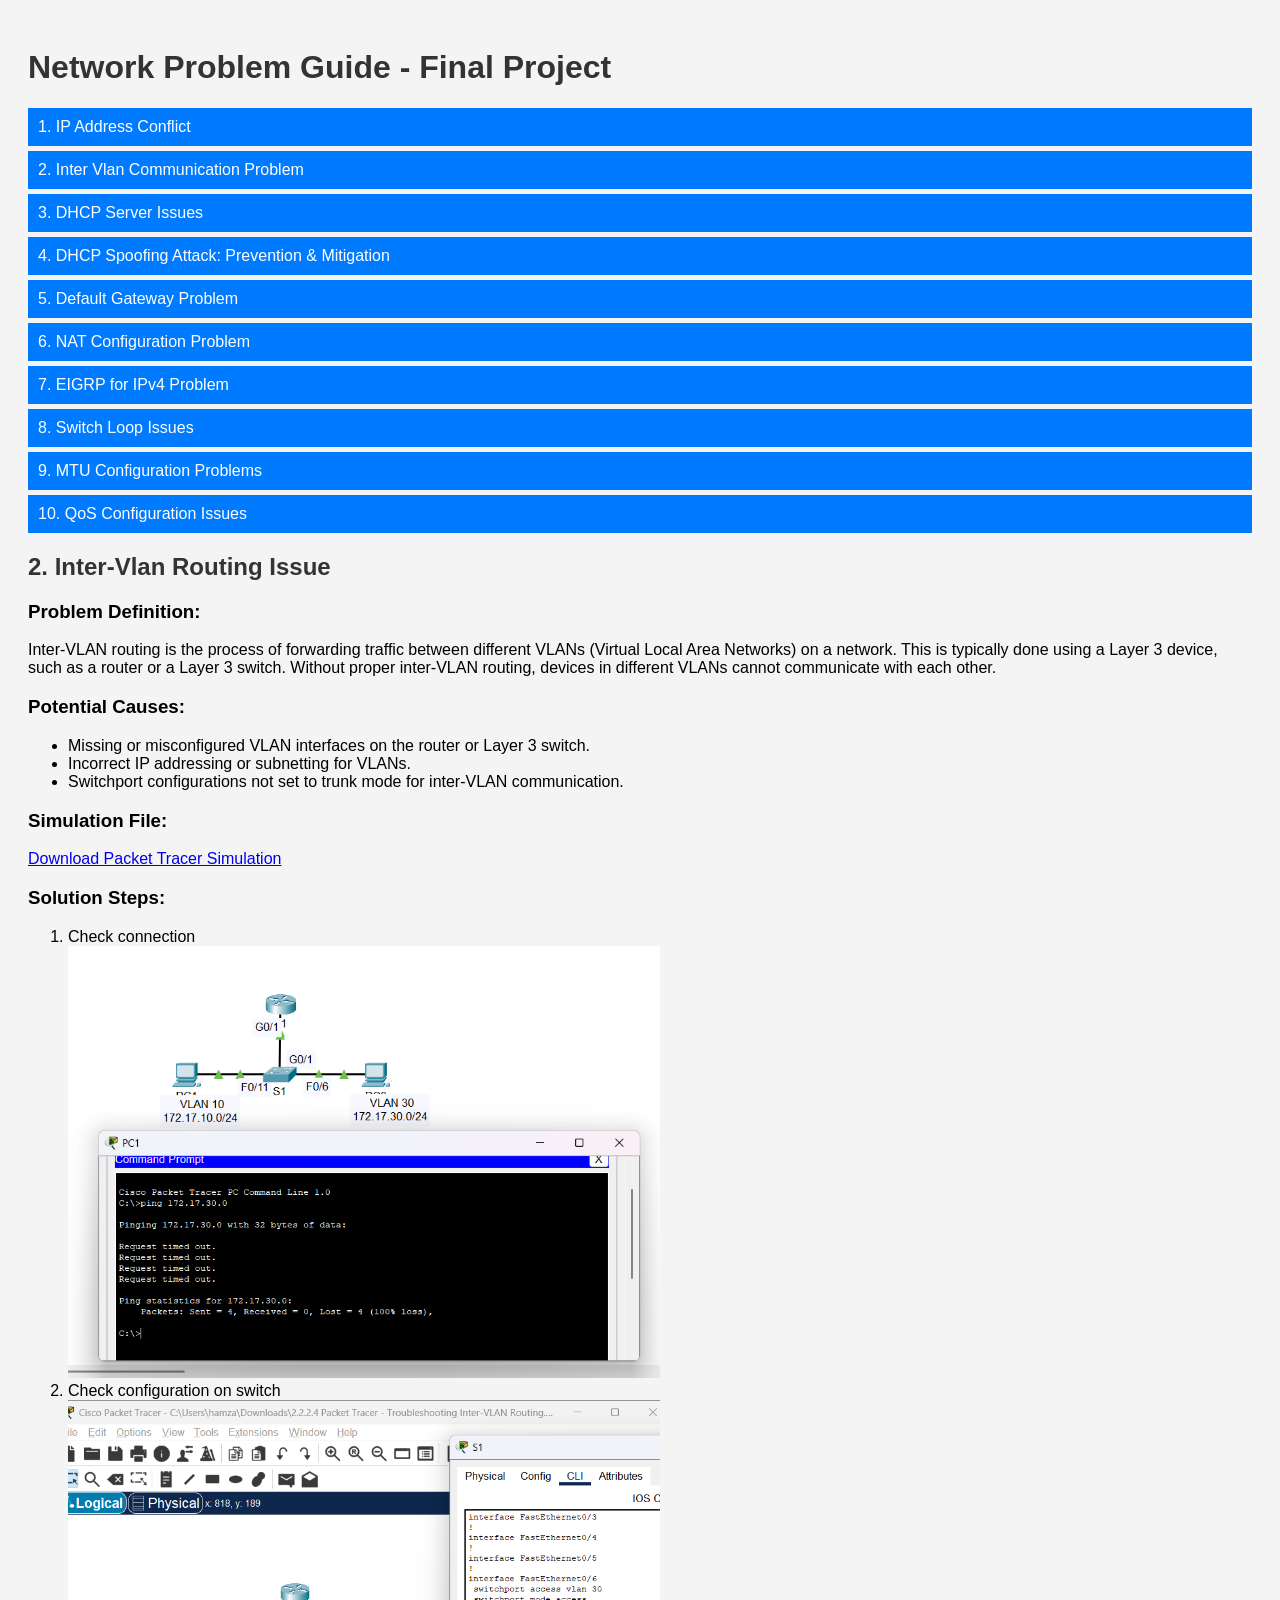
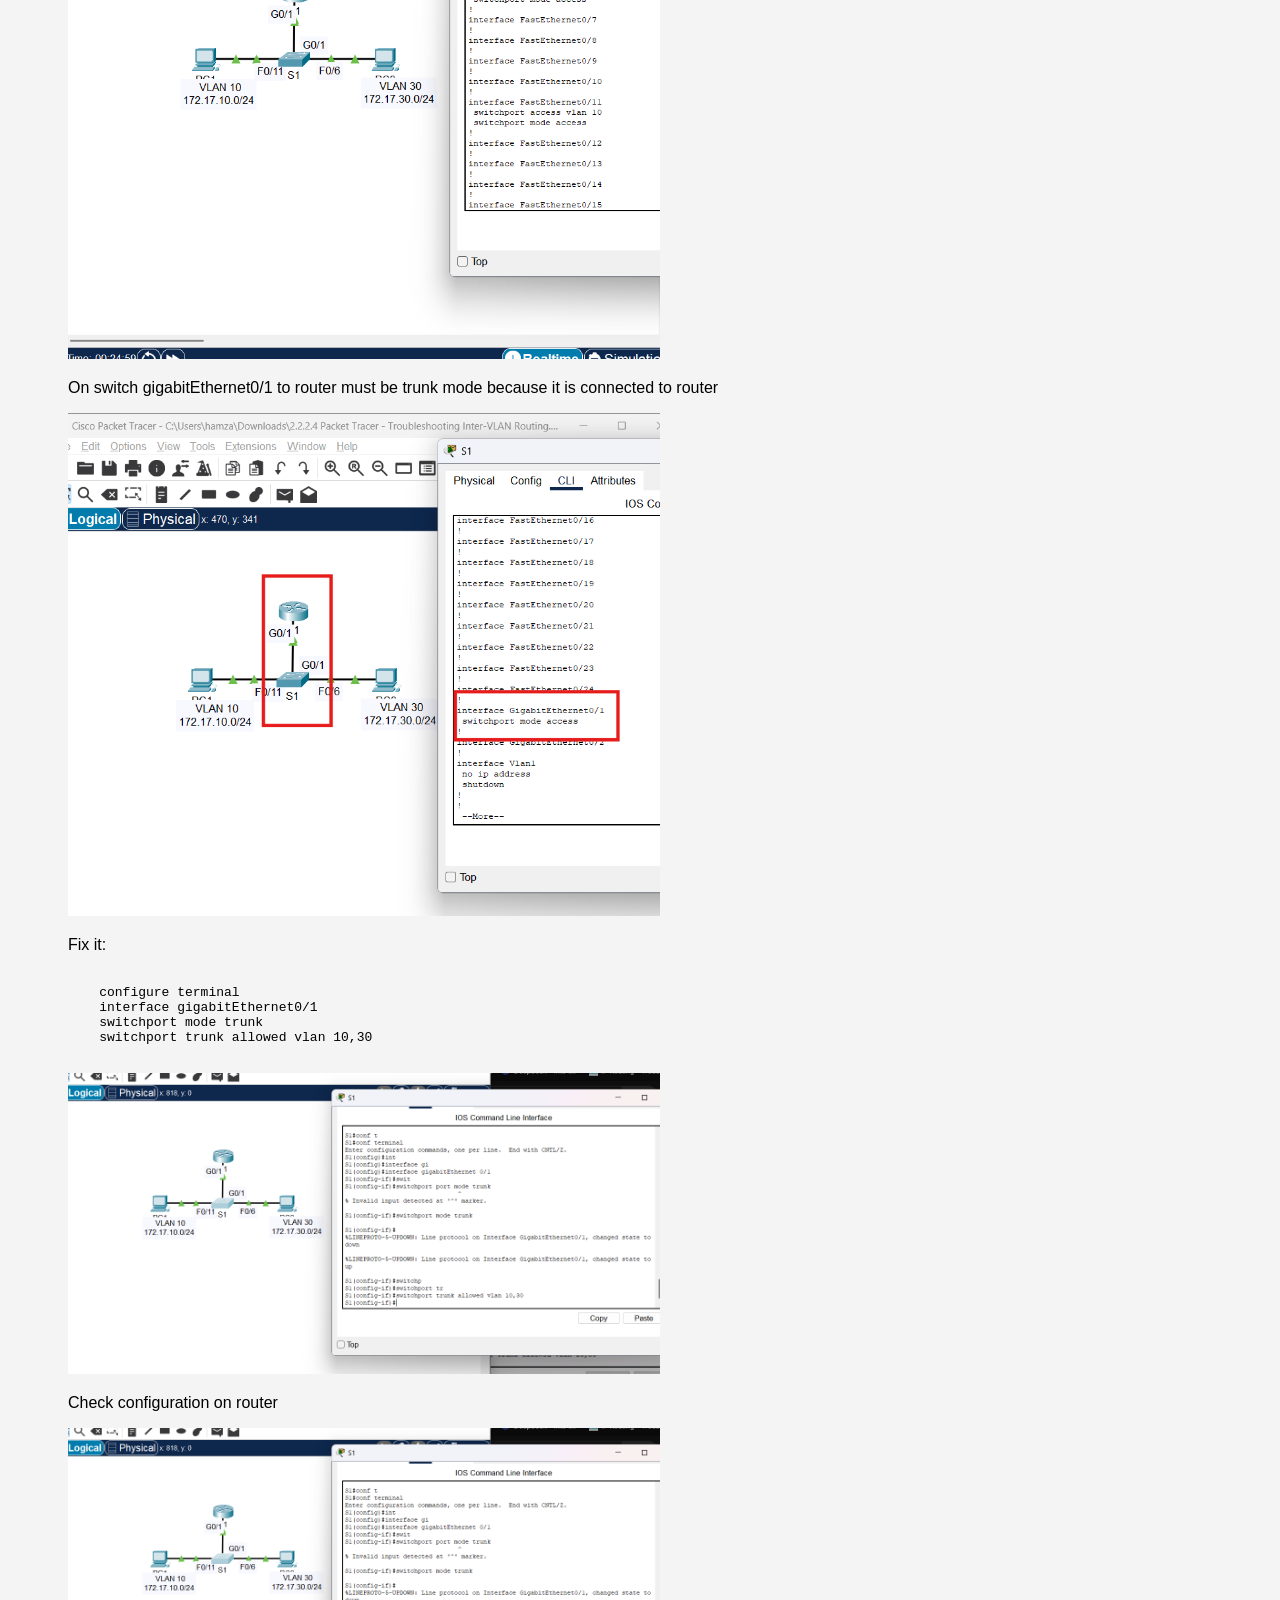
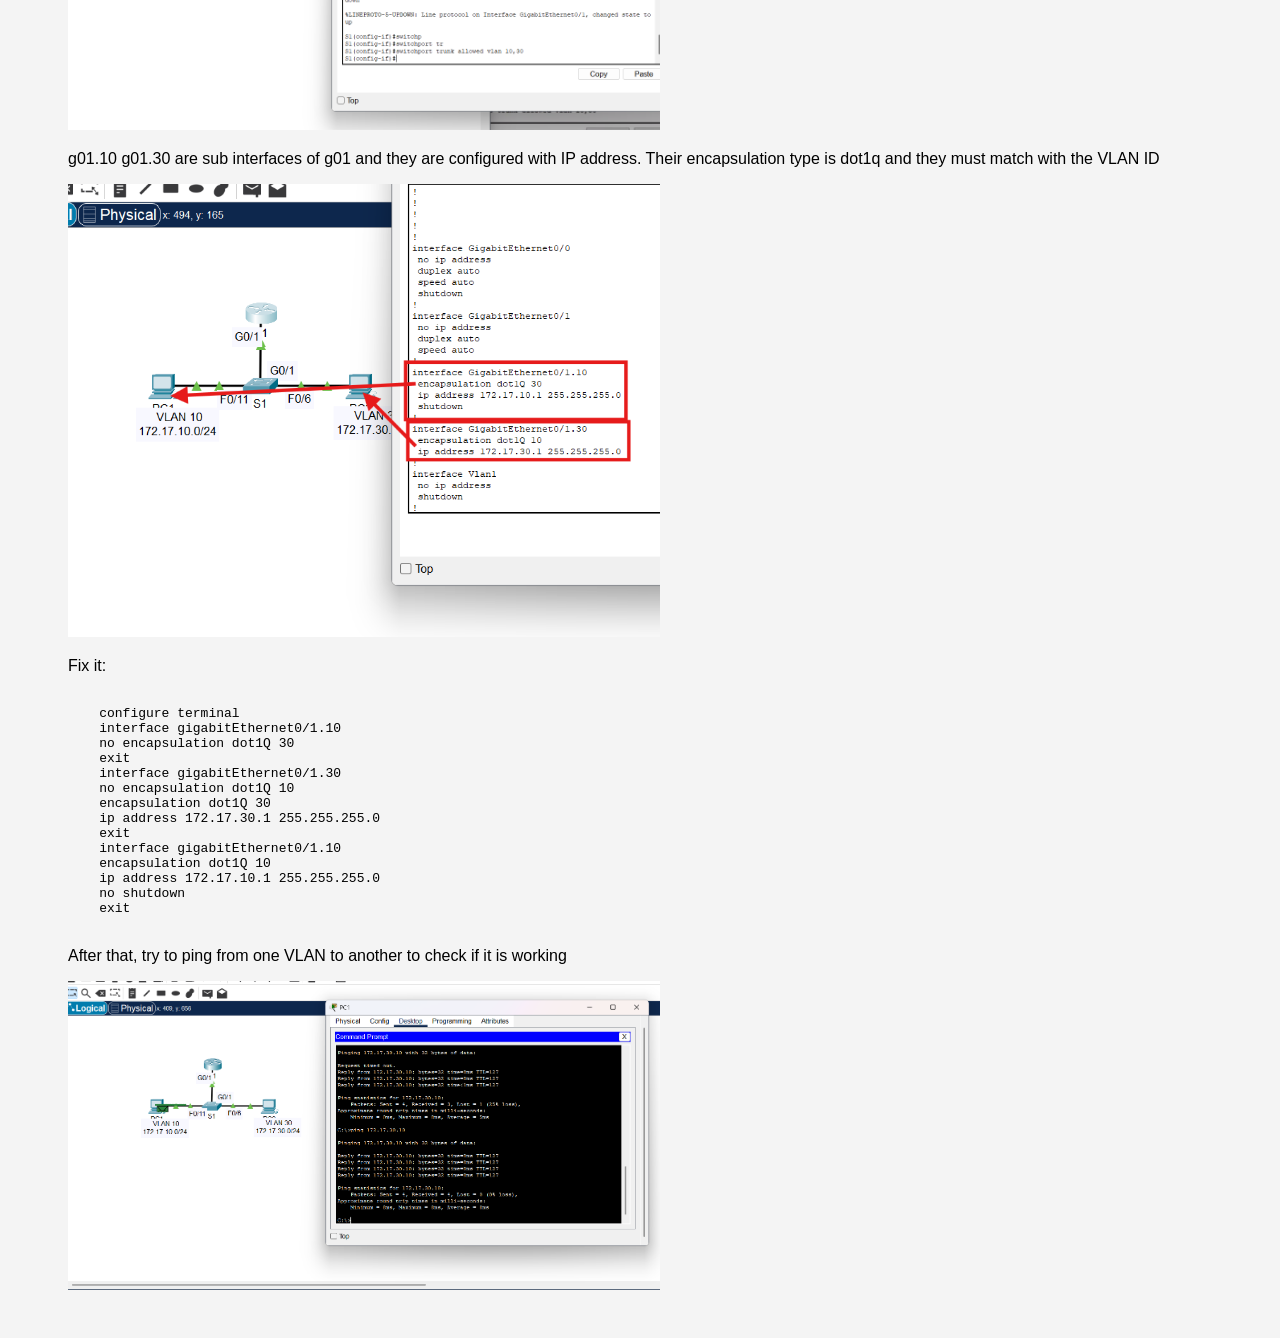
==== project_root/index.html @ 5d49b935 "switch loop resolution" ====
<!DOCTYPE html>
<html lang="en">
<head>
  <meta charset="UTF-8">
  <title>Final Design Project - Network Issues</title>
  <link rel="stylesheet" href="css/style.css">
</head>
<body>

  <h1>Network Problem Guide - Final Project</h1>

  <div class="problem-list">
    <button onclick="toggleVisibility('ip-conflict')">1. IP Address Conflict</button>
    <button onclick="toggleVisibility('Inter_vlan_communication_problem')">2. Inter Vlan Communication Problem</button>
    <button onclick="toggleVisibility('dhcp-issue')">3. DHCP Server Issues</button>
    <button onclick="toggleVisibility('dhcp-spoofing')">4. DHCP Spoofing Attack: Prevention & Mitigation</button>
    <button onclick="toggleVisibility('default-gateway-issue')">5. Default Gateway Problem</button>
    <button onclick="toggleVisibility('nat-issue')">6. NAT Configuration Problem</button>
    <button onclick="toggleVisibility('eigrp-issue')">7.  EIGRP for IPv4 Problem</button>
    <button onclick="toggleVisibility('switch-loop')">8. Switch Loop Issues</button>
    <button onclick="toggleVisibility('mtu-issue')">9. MTU Configuration Problems</button>
    <button onclick="toggleVisibility('qos-issue')">10. QoS Configuration Issues</button>
  </div>

<div id="ip-conflict" class="problem-details">
    <h2>1. IP Address Conflict (Network Layer - Layer 3)</h2>

    <h3>Problem Definition:</h3>
    <p>
      An IP address conflict occurs when two or more devices on the same network are configured with the same IP address. 
      This leads to unexpected behavior, communication errors, and loss of connectivity for affected devices.
    </p>

    <h3>Potential Causes:</h3>
    <ul>
      <li>Manual static IP assignment errors by administrators.
        <p>When administrators manually assign static IP addresses, they may accidentally assign the same IP to multiple devices, leading to conflicts.</p>
      </li>
      <li>Improper or overlapping DHCP address pool settings.
        <p>DHCP servers may be configured with overlapping address pools, causing multiple devices to receive the same IP address.</p>
      </li>
      <li>Device cloning or OS imaging without updating IP settings.
        <p>Cloning devices or using OS images without reconfiguring network settings can result in duplicate IP addresses across devices.</p>
      </li>
      <li>Rejoining devices attempting to use old IPs.
        <p>Devices that were previously disconnected from the network may attempt to reuse their old IP addresses, which might already be assigned to another device.</p>
      </li>
    </ul>

    <h3>Simulation File:</h3>
    <p>
      <a href="simulations/ip_conflict.pkt" download>Download Packet Tracer Simulation</a>
      <h3>Table: IP configuration of devices</h3>
    </p> 
    <table>
    <tr>
        <th>Device</th>
        <th>IP Address</th>
        <th>Subnet Mask</th>
        <th>Default Gateway</th>
    </tr>
    <tr>
        <td>PC0</td>
        <td>192.168.1.10</td>
        <td>255.255.255.0</td>
        <td>192.168.1.1</td>
    </tr>
    <tr>
        <td>PC1</td>
        <td>192.168.1.11</td>
        <td>255.255.255.0</td>
        <td>192.168.1.1</td>
    </tr>
    <tr>
        <td>PC2</td>
        <td>192.168.1.10</td>
        <td>255.255.255.0</td>
        <td>192.168.1.1</td>
    </tr>
    <tr>
        <td>Switch0</td>
        <td>192.168.1.100</td>
        <td>255.255.255.0</td>
        <td>—</td>
    </tr>
    </table>

    <h3>Verifying Connectivity with Ping</h3>
    <div style="display: flex; flex-wrap: wrap; justify-content: space-around; margin-top: 10px;">
    <div style="flex: 0 0 48%; max-width: 48%;">
    <img src="images/ipconf/ip_conflict_1.png" alt="IP Conflict Simulation" style="width: 100%;">
    </div>
    <div style="flex: 0 0 48%; max-width: 48%;">
    <img src="images/ipconf/ip_conflict_2.png" alt="IP Conflict Simulation" style="width: 100%;">
    </div>
    <div style="flex: 0 0 100%; max-width: 100%; margin-top: 20px;">
    <img src="images/ipconf/ip_conflict_3.png" alt="IP Conflict Simulation" style="width: 100%; max-width: 600px; display: block; margin: 0 auto;">
    </div>
    </div>

    <h3>Solution Steps:</h3>
    <ol>
      <li>Scan the network using tools like <code>arp -a</code> or network mapping to detect duplicate IPs.</li>
      <img src="images/ipconf/ip_conflict_4.png" alt="IP Conflict Simulation" style="width: 100%; max-width: 600px;">
      <li>Identify devices sharing the same IP manually or through simulation.</li>
      <li>Reassign a unique IP to one of the conflicting devices (e.g., change from 192.168.1.10 to 192.168.1.12).</li>
      <img src="images/ipconf/ip_conflict_5.png" alt="IP Conflict Simulation" style="width: 100%; max-width: 600px;">
      <li>Check and correct DHCP server configuration to prevent overlapping assignments.
        <ol>
          <li>Click on the router in Packet Tracer and switch to the <strong>CLI</strong> tab.</li>
          <li>Check the DHCP pool configuration by running the following command:
            <pre><code>show running-config | include dhcp</code></pre>
          </li>
          <li>If there is an IP range conflict, correct the DHCP settings:
            <pre><code>
            configure terminal
            ip dhcp excluded-address 192.168.1.10 192.168.1.20
            ip dhcp pool MYPOOL
            network 192.168.1.0 255.255.255.0
            default-router 192.168.1.1
            end
            </code></pre>
          </li>
          <li>Restart the DHCP service to apply the changes:
            <pre><code>clear ip dhcp binding *</code></pre>
          </li>
        </ol>
      </li>
      <li>Ping test all IPs to verify uniqueness and restore connectivity.</li>
      <img src="images/ipconf/ip_conflict_9.png" alt="IP Conflict Simulation" style="width: 100%; max-width: 600px;">
      <li>Document IP usage and consider using IP address management tools.</li>
    </ol>
  </div>
<div id="Inter_vlan_communication_problem">
  <h2>2. Inter-Vlan Routing Issue</h2>
  <h3>Problem Definition:</h3>
  <p>
    Inter-VLAN routing is the process of forwarding traffic between different VLANs (Virtual Local Area Networks) on a network. 
    This is typically done using a Layer 3 device, such as a router or a Layer 3 switch. 
    Without proper inter-VLAN routing, devices in different VLANs cannot communicate with each other.
  </p>
  <h3>Potential Causes:</h3>
  <ul>
    <li>Missing or misconfigured VLAN interfaces on the router or Layer 3 switch.</li>
    <li>Incorrect IP addressing or subnetting for VLANs.</li>
    <li>Switchport configurations not set to trunk mode for inter-VLAN communication.</li>
  </ul>
  <h3>Simulation File:</h3>
  <a href="simulations/Inter_VLAN_Routing.pka" download>Download Packet Tracer Simulation</a>

  <h3>Solution Steps:</h3>
  <ol>
    <li>Check connection</li>
    <img src="images/inter_vlan_routing/check_connection.png" alt="Inter VLAN communication problem" style="width: 50%;">
    <li>Check configuration on switch</li>
    <img src="images/inter_vlan_routing/check_vlan_on_switch.png" alt="Inter VLAN communication problem" style="width: 50%;">
    <p>On switch gigabitEthernet0/1 to router must be trunk mode because it is connected to router</p>
    <img src="images/inter_vlan_routing/g01accessmode.png" alt="Inter VLAN communication problem" style="width: 50%;">
    <p>Fix it:</p>
    <pre><code>
    configure terminal
    interface gigabitEthernet0/1
    switchport mode trunk
    switchport trunk allowed vlan 10,30
    </code></pre>
    <img src="images/inter_vlan_routing/g01totrunkmode.png" alt="Inter VLAN communication problem" style="width: 50%;">
    <p>Check configuration on router</p>
    <img src="images/inter_vlan_routing/g01totrunkmode.png" alt="Inter VLAN communication problem" style="width: 50%;">
    <p>g01.10 g01.30 are sub interfaces of g01 and they are configured with IP address. Their encapsulation type is dot1q and they must match with the VLAN ID</p>
    <img src="images/inter_vlan_routing/router_configuration.png" alt="Inter VLAN communication problem" style="width: 50%;">
    <p>Fix it:</p>
    <pre><code>
    configure terminal
    interface gigabitEthernet0/1.10
    no encapsulation dot1Q 30
    exit
    interface gigabitEthernet0/1.30
    no encapsulation dot1Q 10
    encapsulation dot1Q 30
    ip address 172.17.30.1 255.255.255.0
    exit
    interface gigabitEthernet0/1.10
    encapsulation dot1Q 10
    ip address 172.17.10.1 255.255.255.0
    no shutdown
    exit
    </code></pre>
    <p>After that, try to ping from one VLAN to another to check if it is working</p>
    <img src="images/inter_vlan_routing/verify_after_solution.png" alt="Inter VLAN communication problem" style="width: 50%;">
  </ol>
</div>
<div id="dhcp-issue" class="problem-details">
  <h2>3. DHCP Server Issues</h2>
  <h3>Problem Definition:</h3>
  <p>Devices fail to obtain IP addresses automatically due to DHCP server 
    misconfigurations or failures. This can result in devices being unable
     to communicate on the network, leading to connectivity issues and disruptions
      in network services. Without a valid IP address, devices cannot access shared resources, 
      connect to the internet, or communicate with other devices on the network.</p>
  <h3>Potential Causes:</h3>
  <ul>
    <li>DHCP server is not enabled or running.
      <p>The DHCP server may be turned off or not functioning, preventing devices from obtaining IP addresses.</p>
    </li>
    <li>IP address pool is exhausted.
      <p>The DHCP server has run out of available IP addresses to assign to devices.</p>
    </li>
    <li>Network devices are not configured to use DHCP.
      <p>Devices may be set to use static IPs instead of obtaining them automatically from the DHCP server.</p>
    </li>
  </ul>
  <h3>Simulation File:</h3>
  <p>
  <a href="simulations/dhcp_issues.pkt" download>Download Packet Tracer Simulation</a>
  <h3>DHCP fail message on pc 8</h3>
  <img src="images/dhcp/failed_message.png" alt="DHCP Fail Message" style="width: 100%; max-width: 600px;">
  <h3>Solution Steps:</h3>
  <ol>
  <li>
    <strong>Verify that the DHCP server is enabled and running</strong><br>
    Open the CLI on the router and configure the interface connected to the switch:
    <pre>
Router&gt; enable
Router# configure terminal
Router(config)# interface GigabitEthernet0/0
Router(config-if)# ip address 192.168.1.1 255.255.255.0
Router(config-if)# no shutdown
Router(config-if)# exit
    </pre>
    Then configure the DHCP service on the router:
    <pre>
Router(config)# ip dhcp pool LAN
Router(dhcp-config)# network 192.168.1.0 255.255.255.0
Router(dhcp-config)# default-router 192.168.1.1
Router(dhcp-config)# dns-server 8.8.8.8
Router(dhcp-config)# exit
    </pre>
  </li>

  <li>
    <strong>Check the IP address pool and expand it if necessary</strong><br>
    If one or more PCs do not receive an IP address (e.g., PC9), the address pool may be too small. Check for excluded addresses:
    <pre>
      Router# show running-config
    </pre>
    <img src="images/dhcp/excluded_addresses.png" alt="Excluded Addresses" style="width: 100%; max-width: 600px;">
    <p>If the range is too narrow, reduce the excluded IP range like this:</p>
    <pre>
Router(config)# no ip dhcp excluded-address 192.168.1.1 192.168.1.191
Router(config)# ip dhcp excluded-address 192.168.1.1 192.168.1.189
    </pre>
    This change increases available IPs in the pool for more clients.
  </li>

  <li>
    <strong>Ensure devices are set to obtain IP addresses automatically</strong><br>
    For each PC:
    <ul>
      <li>Click on the PC.</li>
      <li>Go to the <strong>Desktop</strong> tab.</li>
      <li>Open <strong>IP Configuration</strong>.</li>
      <li>Select the <strong>DHCP</strong> option (instead of Static).</li>
    </ul>
    After selecting DHCP, the PC should receive an IP like <code>192.168.1.190</code> or higher (depending on the available range).
    <img src="images/dhcp/successful_assign.png" alt="IP Configuration" style="width: 100%; max-width: 600px;">
  </li>
</ol>

</div>
<div id="dhcp-spoofing" class="problem-details">
  <h2>4. DHCP Spoofing Attack: Prevention & Mitigation</h2>
  
  <h3>Problem Definition:</h3>
  <p>An attacker introduces a rogue DHCP server to distribute malicious network configurations, potentially intercepting or redirecting network traffic.</p>
  
  <h3>Potential Causes:</h3>
  <ul>
    <li>Unsecured switch ports allowing unauthorized DHCP servers.</li>
    <li>Missing DHCP snooping protection on network switches.</li>
    <li>Lack of port security measures.</li>
    <li>Physical access to network infrastructure.</li>
  </ul>
  
  <h3>Simulation File:</h3>
  <p>
    <a href="simulations/DHCP_Snooping_Attack.pkt" download>Download Packet Tracer Simulation</a>
  </p>
  <h3>Router Configuration for Saving Current Status:</h3>
  <p>I was unable to save the current status and initial configurations on Packet Tracer, use the following commands:</p>
  
  <h4>For Router 2:</h4>
  <pre><code>
enable
configure terminal
interface gigabitEthernet0/0/0
no shutdown
exit

ip dhcp pool CCNA
network 192.168.2.0 255.255.255.0
default-router 192.168.2.100
dns-server 192.168.2.50
exit

interface gigabitEthernet0/0/0
ip address 192.168.2.100 255.255.255.0
no shutdown
exit
exit
write memory
  </code></pre>

  <h4>For Router 1:</h4>
  <pre><code>
enable
configure terminal
interface gigabitEthernet0/0/0
no shutdown
exit

ip dhcp pool CNC
network 192.168.1.0 255.255.255.0
default-router 192.168.1.100
dns-server 192.168.1.50
exit

interface gigabitEthernet0/0/0
ip address 192.168.1.100 255.255.255.0
no shutdown
exit
exit
write memory
  </code></pre>
  <h3>DHCP Spoofing Attack Simulation:</h3>
  <img src="images/dhcp_spoofing/simulation.png" alt="DHCP Spoofing Attack Simulation" style="width: 100%; max-width: 600px;">
  
  <table>
    <thead>
        <tr>
            <th>Device Type</th>
            <th>IP Address</th>
            <th>Connected Port</th>
            <th>Details</th>
            <th>Status</th>
        </tr>
    </thead>
    <tbody>
        <tr>
            <td>Legitimate DHCP Server</td>
            <td>192.168.1.100</td>
            <td>Switch Port 5</td>
            <td>IP Range: 192.168.1.10-50</td>
            <td>Secure</td>
        </tr>
        <tr>
            <td>Rogue DHCP Server</td>
            <td>192.168.2.100</td>
            <td>Switch Port 6</td>
            <td>IP Range: 192.168.2.10-50</td>
            <td class="warning">ATTACKER</td>
        </tr>
        <tr class="warning">
            <td>Workstation 1</td>
            <td>192.168.2.6</td>
            <td>Switch Port 1</td>
            <td>Compromised by rogue DHCP</td>
            <td class="warning">COMPROMISED</td>
        </tr>
        <tr>
            <td>Workstation 2</td>
            <td>192.168.1.2</td>
            <td>Switch Port 2</td>
            <td>Normal client</td>
            <td>Secure</td>
        </tr>
        <tr>
            <td>Workstation 3</td>
            <td>192.168.1.3</td>
            <td>Switch Port 3</td>
            <td>Normal client</td>
            <td>Secure</td>
        </tr>
        <tr class="warning">
            <td>Workstation 4</td>
            <td>192.168.2.5</td>
            <td>Switch Port 4</td>
            <td>Compromised by rogue DHCP</td>
            <td class="warning">COMPROMISED</td>
        </tr>
    </tbody>
  </table>
  
  <img src="images/dhcp_spoofing/spoofed_pcs.png" alt="Rogue DHCP Server" style="width: 100%; max-width: 600px;">
  
  <h3>Solution Steps:</h3>
  <ol>
    <li>
      <strong>Enable DHCP Snooping:</strong>
      <p>With this, all ports are untrusted by default, and only the trusted ports can send DHCP messages.</p>
      <pre><code>
ip dhcp snooping
      </code></pre>
    </li>
    
    <li>
      <strong>Configure Trusted Ports:</strong>
      <pre><code>
interface fastethernet 0/5
ip dhcp snooping trust
no ip dh snooping information option 
exit
      </code></pre>
    </li>
    
    <li>
      <strong>Verify Configuration:</strong>
      <pre><code>

do show ip dhcp snooping
show ip dhcp snooping binding

      </code></pre>
    </li>
    <img src="images/dhcp_spoofing/fixed.png" alt="Verify Configuration" style="width: 100%; max-width: 600px;">
    
    <li>
      <strong>Implement Additional Protections:</strong>
      <ul>
        <li>Port security to limit device connections.</li>
        <li>Dynamic ARP Inspection (DAI).</li>
        <li>IP Source Guard.</li>
      </ul>
    </li>
  </ol>
  
  <h3>Expected Results:</h3>
  <ul>
    <li>Only authorized DHCP servers can distribute IP addresses.</li>
    <li>Rogue DHCP server responses are blocked.</li>
    <li>Network clients receive legitimate configuration.</li>
  </ul>
  
  <div class="note">
    <strong>Remember:</strong> Attack = Spoofing | Defense = Snooping
  </div>
</div>
<div id="default-gateway-issue" class="problem-details">
  <h2>5. Default Gateway Issue</h2>
  <h3>Problem Definition:</h3>
  <p>The default gateway is a critical network component that acts as an access point or IP router for devices
     to communicate with other networks, including the internet. Issues with the default gateway can disrupt network 
     connectivity and prevent devices from accessing external resources.</p>
  <h3>Potential Causes:</h3>
  <ul>
    <li>Incorrect default gateway IP address configured.
      <p>If the default gateway IP is set incorrectly on the client device, it will fail to communicate with external networks.</p>
    </li>
    <li>Default gateway device (e.g., router) is down or unreachable.
      <p>The router or gateway device may be powered off, disconnected, or experiencing hardware/software issues.</p>
    </li>
    <li>Network interface issues on the client device.
      <p>Problems with the network adapter, such as driver issues or physical damage, can prevent proper communication with the gateway.</p>
    </li>
  </ul>
  <h3>Simulation File:</h3>
  <a href="simulations/default_gateway_issue.pka" download>Download Packet Tracer Simulation</a>
  <h3>Table: Default Gateway Configuration</h3>
  <table>
    <tr>
      <th>Device</th>
      <th>Interface</th>
      <th>IP Address</th>
      <th>Subnet Mask</th>
      <th>Default Gateway</th>
    </tr>
    <tr>
      <td>R1</td>
      <td>G0/0</td>
      <td>192.168.10.1</td>
      <td>255.255.255.0</td>
      <td>N/A</td>
    </tr>
    <tr>
      <td>R1</td>
      <td>G0/1</td>
      <td>192.168.11.1</td>
      <td>255.255.255.0</td>
      <td>N/A</td>
    </tr>
    <tr>
      <td>S1</td>
      <td>VLAN 1</td>
      <td>192.168.10.2</td>
      <td>255.255.255.0</td>
      <td>blank</td>
    </tr>
    <tr>
      <td>S2</td>
      <td>VLAN 1</td>
      <td>192.168.11.2</td>
      <td>255.255.255.0</td>
      <td>blank</td>
    </tr>
    <tr>
      <td>PC1</td>
      <td>NIC</td>
      <td>192.168.10.10</td>
      <td>255.255.255.0</td>
      <td>blank</td>
    </tr>
    <tr>
      <td>PC2</td>
      <td>NIC</td>
      <td>192.168.10.11</td>
      <td>255.255.255.0</td>
      <td>blank</td>
    </tr>
    <tr>
      <td>PC3</td>
      <td>NIC</td>
      <td>192.168.11.10</td>
      <td>255.255.255.0</td>
      <td>blank</td>
    </tr>
    <tr>
      <td>PC4</td>
      <td>NIC</td>
      <td>192.168.11.11</td>
      <td>255.255.255.0</td>
      <td>blank</td>
    </tr>
  </table>
  <h3>Solution Steps:</h3>
  <ol>
    <li>verify router configuration for your network <code>show running-config</code> on exec mode.</li>
    <img src="images/default_gateway/router_config.png" alt="Router Configuration" style="width: 100%; max-width: 600px;">
    <li>check all pc for their if configuration by their vlan and fix them</li>
    <img src="images/default_gateway/pc_config.png" alt="PC Configuration" style="width: 100%; max-width: 600px;">
    <li>Check switch configurations</li>
    <img src="images/default_gateway/switch_config.png" alt="Switch Configuration" style="width: 100%; max-width: 600px;">
    <li>in switch1 there is no default gateway and switch2 there is no ip address </li>
    <li>Fix them by these instructions</li>
    <pre>
      switch1
      <code>
      enable
      configure terminal
      ip default-gateway 192.168.10.1
      exit
      write memory
      </code>
      switch2
      <code>
      enable
      configure terminal
      interface vlan 1
      ip address 192.168.11.2 255.255.255.0
      no shutdown
      exit
      exit
      write memory
      </code>
    <li>Use the <code>ping</code> or <code>tracert</code> command to test connectivity after making changes.</li>
    <img src="images/default_gateway/ping_test.png" alt="Ping Test" style="width: 100%; max-width: 600px;">
  </ol>
</div>
<div id="nat-issue" class="problem-details">
  <h2>6. NAT Configuration Issues</h2>
  <h3>Problem Definition:</h3>
  <p>
    Network Address Translation (NAT) is a process used to map private IP addresses within a
    local network to a public IP address for internet access. Misconfigurations in NAT can prevent
    devices on a private network from accessing the internet or external resources. This can lead
    to connectivity issues and disrupt network operations.
  </p>

  <h3>Potential Causes:</h3>
  <ul>
    <li>
      Incorrect NAT rules or settings.
      <p>
        NAT rules on the router may be misconfigured, leading to improper translation of private IP
        addresses to public IP addresses. For example, missing or incorrect <code>ip nat inside</code>
        or <code>ip nat outside</code> configurations can cause issues.
      </p>
    </li>
    <li>
      Overlapping IP address ranges.
      <p>
        If the private IP address range overlaps with another network's IP range, NAT may fail to function
        correctly. This can occur in cases where multiple networks are merged or when VPNs are used.
      </p>
    </li>
    <li>
      Insufficient NAT resources on the router.
      <p>
        Routers have a limited capacity for NAT translations. If the number of devices exceeds this capacity,
        new devices may fail to establish connections. This is often referred to as "NAT table exhaustion."
      </p>
    </li>
  </ul>

  <h3>Simulation File:</h3>
  <p>
    <a href="simulations/NAT_issues.pka" download>Download Packet Tracer Simulation "about static NAT"</a>
  </p>
  <table>
    <thead>
      <tr>
        <th>Device</th>
        <th>Interface</th>
        <th>IP Address</th>
        <th>Subnet Mask</th>
        <th>Default Gateway</th>
      </tr>
    </thead>
    <tbody>
      <tr>
        <td>R1</td>
        <td>G0/0</td>
        <td>10.4.10.254</td>
        <td>255.255.255.0</td>
        <td>N/A</td>
      </tr>
      <tr>
        <td>R1</td>
        <td>G0/1</td>
        <td>10.4.11.254</td>
        <td>255.255.255.0</td>
        <td>N/A</td>
      </tr>
      <tr>
        <td>R1</td>
        <td>S0/0/1</td>
        <td>10.4.1.2</td>
        <td>255.255.255.252</td>
        <td>N/A</td>
      </tr>
      <tr>
        <td>R2</td>
        <td>S0/0/0</td>
        <td>209.165.76.194</td>
        <td>255.255.255.224</td>
        <td>N/A</td>
      </tr>
      <tr>
        <td>R2</td>
        <td>S0/0/1</td>
        <td>10.4.1.1</td>
        <td>255.255.255.252</td>
        <td>N/A</td>
      </tr>
      <tr>
        <td>Server1</td>
        <td>NIC</td>
        <td>64.100.201.5</td>
        <td>255.255.255.0</td>
        <td>64.100.201.1</td>
      </tr>
      <tr>
        <td>PC1</td>
        <td>NIC</td>
        <td>10.4.10.1</td>
        <td>255.255.255.0</td>
        <td>10.4.10.254</td>
      </tr>
      <tr>
        <td>PC2</td>
        <td>NIC</td>
        <td>10.4.10.2</td>
        <td>255.255.255.0</td>
        <td>10.4.10.254</td>
      </tr>
      <tr>
        <td>L1</td>
        <td>NIC</td>
        <td>10.4.11.1</td>
        <td>255.255.255.0</td>
        <td>10.4.11.254</td>
      </tr>
      <tr>
        <td>L2</td>
        <td>NIC</td>
        <td>10.4.11.2</td>
        <td>255.255.255.0</td>
        <td>10.4.11.254</td>
      </tr>
    </tbody>
  </table>

  <h3>Solution Steps:</h3>
  <ol>
    <li>
      Check all network devices <code>ping ****.****.****.****</code> to destination.
      <div style="text-align: center;"></div>
      <p>As we see, only R2 could send ping. So there could be a NAT issue in the network.</p>
    </li>
    <li>
      View NAT translation on R2 with <code>show ip nat translation</code>.
      <p>If the output is empty, it indicates that no NAT translations are currently active. This could be due to:</p>
      <ul>
        <li>No traffic has passed through the NAT-enabled interfaces yet.</li>
        <li>Incorrect NAT configuration, such as missing or misconfigured access lists or NAT rules.</li>
        <li>Interfaces not properly marked as <code>ip nat inside</code> or <code>ip nat outside</code>.</li>
        <li>Devices in the network are not generating traffic that requires NAT.</li>
      </ul>
    </li>
    <li>
      Verify and correct NAT rules on the router.
      <p>Check the NAT configuration on the router using the following command:</p>
      <pre><code>show running-config | include nat</code></pre>
      <img src="images/nat_issues/swapping_issue.png" alt="NAT Configuration" style="width: 100%; max-width: 600px;">
      <p>If interfaces are not properly marked as <code>ip nat inside</code> or <code>ip nat outside</code>, fix NAT with:</p>
      <pre><code>
interface s0/0/0
ip nat outside
interface s0/0/1
ip nat inside
      </code></pre>
    </li>
    <li>
      Ping all network devices and show the access list with <code>show running-config</code> to check NAT configuration.
      <img src="images/nat_issues/access_list.png" alt="NAT Configuration" style="width: 100%; max-width: 600px;">
    </li>
    <li>
      Upgrade router resources if necessary.
      <p>Info: For each VLAN, there must be an access permit to ensure proper communication and security.</p>
      <p>If a VLAN access-list permit is not present, execute the following command:</p>
      <pre><code>
R2(config)# no access-list 101
R2(config)# access-list 101 permit ip 10.4.10.0 0.0.1.255 any
      </code></pre>
      <p>This command allows NAT for all IPs between 10.4.10.0 and 10.4.11.255. The "any" keyword indicates that access to all destination networks is permitted.</p>
    </li>
    <li>Recheck all configurations and test connectivity again to ensure the issue is resolved.</li>
    <img src="images/nat_issues/after_solution.png" alt="NAT Configuration" style="width: 100%; max-width: 600px;">
  </ol>
</div>

<div id="eigrp-issue" class="problem-details">
  <h2>7. EIGRP Routing Protocol Problem</h2>
  <h3>Problem Definition:</h3>
  <p>Network connectivity issues arise between routers running the EIGRP protocol,
     leading to missing routes and neighbor adjacency failures. For instance, consider
      a scenario where Router A and Router B are connected via a serial link, but Router
       A cannot establish an EIGRP neighbor relationship with Router B. This could result 
       in Router A being unable to learn routes to networks behind Router B, causing communication 
       failures between devices in those networks.</p>
  
  <h3>Potential Causes:</h3>
  <ul>
    <li>Mismatched Autonomous System (AS) numbers between routers</li>
    <li>Missing network statements in EIGRP configuration</li>
    <li>Auto-summary causing route aggregation issues</li>
    <li>Missing passive-interface configuration on LAN ports</li>
    <li>ACL or firewall blocking EIGRP multicast traffic (224.0.0.10)</li>
  </ul>
  <h3>Simulation File:</h3>
  <p>
    <a href="simulations/EIGRP_issues.pka" download>Download Packet Tracer Simulation</a>
  <table>
    <thead>
      <tr>
        <th>Device</th>
        <th>Interface</th>
        <th>IP Address</th>
        <th>Subnet Mask</th>
        <th>Default Gateway</th>
      </tr>
    </thead>
    <tbody>
      <tr>
        <td>R1</td>
        <td>G0/0</td>
        <td>172.31.10.1</td>
        <td>255.255.255.0</td>
        <td>N/A</td>
      </tr>
      <tr>
        <td>R1</td>
        <td>S0/0/0</td>
        <td>172.31.40.225</td>
        <td>255.255.255.252</td>
        <td>N/A</td>
      </tr>
      <tr>
        <td>R1</td>
        <td>S0/0/1</td>
        <td>172.31.40.233</td>
        <td>255.255.255.252</td>
        <td>N/A</td>
      </tr>
      <tr>
        <td>R2</td>
        <td>G0/0</td>
        <td>172.31.20.1</td>
        <td>255.255.255.0</td>
        <td>N/A</td>
      </tr>
      <tr>
        <td>R2</td>
        <td>S0/0/0</td>
        <td>172.31.40.226</td>
        <td>255.255.255.252</td>
        <td>N/A</td>
      </tr>
      <tr>
        <td>R2</td>
        <td>S0/0/1</td>
        <td>172.31.40.229</td>
        <td>255.255.255.252</td>
        <td>N/A</td>
      </tr>
      <tr>
        <td>R2</td>
        <td>S0/1/0</td>
        <td>209.165.201.1</td>
        <td>255.255.255.224</td>
        <td>N/A</td>
      </tr>
      <tr>
        <td>R3</td>
        <td>G0/0</td>
        <td>172.31.30.1</td>
        <td>255.255.255.0</td>
        <td>N/A</td>
      </tr>
      <tr>
        <td>R3</td>
        <td>S0/0/0</td>
        <td>172.31.40.234</td>
        <td>255.255.255.252</td>
        <td>N/A</td>
      </tr>
      <tr>
        <td>R3</td>
        <td>S0/0/1</td>
        <td>172.31.40.230</td>
        <td>255.255.255.252</td>
        <td>N/A</td>
      </tr>
      <tr>
        <td>PC1</td>
        <td>NIC</td>
        <td>172.31.10.10</td>
        <td>255.255.255.0</td>
        <td>172.31.10.1</td>
      </tr>
      <tr>
        <td>PC2</td>
        <td>NIC</td>
        <td>172.31.20.10</td>
        <td>255.255.255.0</td>
        <td>172.31.20.1</td>
      </tr>
      <tr>
        <td>PC3</td>
        <td>NIC</td>
        <td>172.31.30.10</td>
        <td>255.255.255.0</td>
        <td>172.31.30.1</td>
      </tr>
    </tbody>
  </table>
  <h3>Solution Steps:</h3>
  <ol>
    <li><strong>Verify AS Number Consistency:</strong>
      <pre>show running-config | section router eigrp</pre>
      <p>Ensure all routers use the same AS number</p>
      <img src="images/eigrp/as_number.png" alt="AS Number" style="width: 100%; max-width: 600px;">
      <p>If their number inconsistent, fix it in configuration mode using:
        <pre><code>
      <ul>
        <li>first copy EIGRP contents</li>
        <li>no router eigrp [AS_NUM]</li>
        <li>router eigrp [NEW_AS_NUM]</li>
        <li>network [NETWORK] [WILDCARD_MASK]  ////Apply this for all list items</li>
      </ul>
      <img src="images/eigrp/fix_as_number.png" alt="Fix AS Number" style="width: 100%; max-width: 600px;">
    </li>
    
    <li><strong>Check EIGRP Neighbors:</strong>
      <pre>show ip eigrp neighbors</pre>
      <h4>
        Investigate missing adjacencies
      </h4>
      <img src="images/eigrp/neighbors.png" alt="EIGRP Neighbors" style="width: 100%; max-width: 600px;">
      <p>If there is missing adjacencies then: </p>
      <code>
        <ul>
          <li>enable</li>
          <li>configure terminal</li>
          <li>router eigrp [AS_NUM]</li>
          <li>network [NETWORK] [WILDCARD_MASK]</li>
          <li>no auto-summary</li>
        </ul>
      </code>
    </li>
    <li>
      <h3>Check connectivity with ping</h3>
      <img src="images/eigrp/ping.png" alt="EIGRP Ping" style="width: 100%; max-width: 600px;">
    </li>
  </ol>
  <h3>Important Notes:</h3>
  <ul>
    <li>Wildcard mask is the inverse of subnet mask (e.g., /24 → 0.0.0.255)</li>
    <li>For internet connectivity, redistribute static default route:
      <pre>
      <ul>
        <li>ip route 0.0.0.0 0.0.0.0 [NEXT_HOP]</li>
        <li>router eigrp [AS_NUM]</li>
        <li>redistribute static</li>
      </ul>
      </pre>
    </li>
  </ul>
</div>
<div id="switch-loop" class="problem-details">
  <h2>8. Switch Loop Issues</h2>
  
  <h3>Problem Definition:</h3>
  <p>Network experiences severe performance degradation or complete outage due to broadcast storms
     caused by switching loops, where packets circulate endlessly between interconnected switches.</p>
  
  <h3>Primary Symptoms:</h3>
  <ul>
    <li>Network slowdown or complete unresponsiveness</li>
    <li>Switch LEDs flashing rapidly and continuously</li>
    <li>High CPU utilization on network devices</li>
    <li>Flapping MAC address tables</li>
  </ul>
  
  <h3>Potential Causes:</h3>
  <ul>
    <li><strong>Redundant physical connections</strong> between switches without proper loop prevention</li>
    <li><strong>Disabled or misconfigured STP</strong> (Spanning Tree Protocol)</li>
    <li><strong>Multiple active paths</strong> between network segments</li>
    <li><strong>Incorrect cabling</strong> creating unintended loops</li>
  </ul>
  <h3>Simulation File:</h3>
  <p>
    <a href="simulations/Switch_Loop_Issue.pkt" download>Download Packet Tracer Simulation</a>
  </p>
  <h3>Solution Steps:</h3>
  <ol>
    <li>
      <p>ping in network and use <code>show spanning-tree</code> in switch exec mode </p>
    <img src="images/switch_loop/ping.png" alt="Switch Loop Ping" style="width: 100%; max-width: 600px;">
    <img src="images/switch_loop/ping1.png" alt="Switch Loop Ping" style="width: 100%; max-width: 600px;">
    <li>
      <strong>Enable STP on All Switches</strong>
      <p>Run the following commands on each switch to ensure STP is active on VLAN 1:</p>
      <pre><code>
  Switch> enable
  Switch# configure terminal
  Switch(config)# spanning-tree vlan 1
      </code></pre>
      <div class="note">
      <strong>Explanation:</strong> This command enables Spanning Tree Protocol (STP) on VLAN 1. STP detects loops and automatically blocks redundant paths to prevent broadcast storms.
      </div>
    </li>
    <li>
      <strong>Verify STP Status</strong>
      <p>Check the STP status on each switch:</p>
      <pre><code>
  Switch# show spanning-tree
      </code></pre>
      <p>
      <strong>What to look for:</strong>
      <ul>
        <li>Which switch is the Root Bridge</li>
        <li>Port roles: Root Port (RP), Designated Port (DP), Blocking</li>
      </ul>
      </p>
      <div class="example">
      <strong>Example Output:</strong>
      <pre>
  Interface        Role  State
  Fa0/1            Desg  Forwarding
  Fa0/2            Root  Forwarding
  Fa0/3            Altn  Blocking
      </pre>
      <p>✅ Blocking port detected = STP is working and breaking the loop.</p>
      </div>
    </li>
    <li>
      <strong>Wait for Convergence</strong>
      <p>STP takes about 30-50 seconds to converge. One switch becomes the Root Bridge, all switches calculate the shortest path to the root, and redundant links are blocked.</p>
    </li>
    <li>
      <strong>Perform a Ping Test</strong>
      <p>On a PC (e.g., PC1), run:</p>
      <pre><code>
  ping 192.168.1.20
      </code></pre>
      <p>
        <img src="images/switch_loop/after_recovery.png" alt="Ping Test" style="width: 100%; max-width: 600px;">
      </p>
      <p>
      <strong>Expected Result:</strong> Successful pings, no broadcast storm, and smooth network response.
      </p>
    </li>
    <li>
      <strong>Check MAC Address Table Stability</strong>
      <p>On each switch, run:</p>
      <pre><code>
  Switch# show mac address-table
      </code></pre>
      <p>
      <strong>Explanation:</strong> If MAC addresses are stable and not constantly changing, STP has eliminated the loop.
      </p>
    </li>
    <li>
      <strong>(Optional) Manually Set the Root Bridge</strong>
      <p>To force a specific switch to become the Root Bridge:</p>
      <pre><code>
  Switch(config)# spanning-tree vlan 1 priority 4096
      </code></pre>
      <p>
      <strong>Note:</strong> Default STP priority is 32769. Lower values increase the chance to become Root Bridge.
      </p>
    </li>
    <li>
      <strong>(Optional) Use Rapid STP for Faster Recovery</strong>
      <pre><code>
  Switch(config)# spanning-tree mode rapid-pvst
      </code></pre>
      <p>
      <strong>Explanation:</strong> Rapid PVST+ provides faster convergence than standard STP, reducing downtime in real networks.
      </p>
    </li>
  </li>
</div>

<div id="mtu-issue" class="problem-details">
  <h2>9. MTU Configuration Problems</h2>
  <h3>Problem Definition:</h3>
  <p>Large packets are dropped due to incorrect MTU settings.</p>
  <h3>Potential Causes:</h3>
  <ul>
    <li>MTU size mismatch between devices.</li>
    <li>Fragmentation issues.</li>
  </ul>
  <h3>Solution Steps:</h3>
  <ol>
    <li>Set the MTU size to match across all devices.</li>
    <li>Enable packet fragmentation if necessary.</li>
  </ol>
</div>
<div id="qos-issue" class="problem-details">
  <h2>10. QoS Configuration Issues</h2>
  <h3>Problem Definition:</h3>
  <p>Critical traffic experiences delays due to lack of QoS policies.</p>
  <h3>Potential Causes:</h3>
  <ul>
    <li>No QoS policies configured.</li>
    <li>Incorrect prioritization of traffic.</li>
  </ul>
  <h3>Solution Steps:</h3>
  <ol>
    <li>Implement QoS policies to prioritize critical traffic.</li>
    <li>Verify and adjust traffic prioritization settings.</li>
  </ol>
</div>

  <script src="js/main.js"></script>
</body>
</html>
---- project_root/css/style.css ----
body {
  font-family: Arial, sans-serif;
  padding: 20px;
  background-color: #f4f4f4;
}

.problem-list button {
  display: block;
  width: 100%;
  padding: 10px;
  margin: 5px 0;
  background-color: #007BFF;
  color: white;
  border: none;
  text-align: left;
  cursor: pointer;
  font-size: 16px;
}

.problem-details {
  background-color: white;
  padding: 15px;
  margin-top: 10px;
  border: 1px solid #ccc;
  display: none;
}

h1, h2 {
  color: #333;
}

 table {
            width: 100%;
            border-collapse: collapse;
            margin-top: 20px;
        }
        table, th, td {
            border: 1px solid black;
        }
        th, td {
            padding: 10px;
            text-align: center;
        }
        th {
            background-color: #f2f2f2;
        }
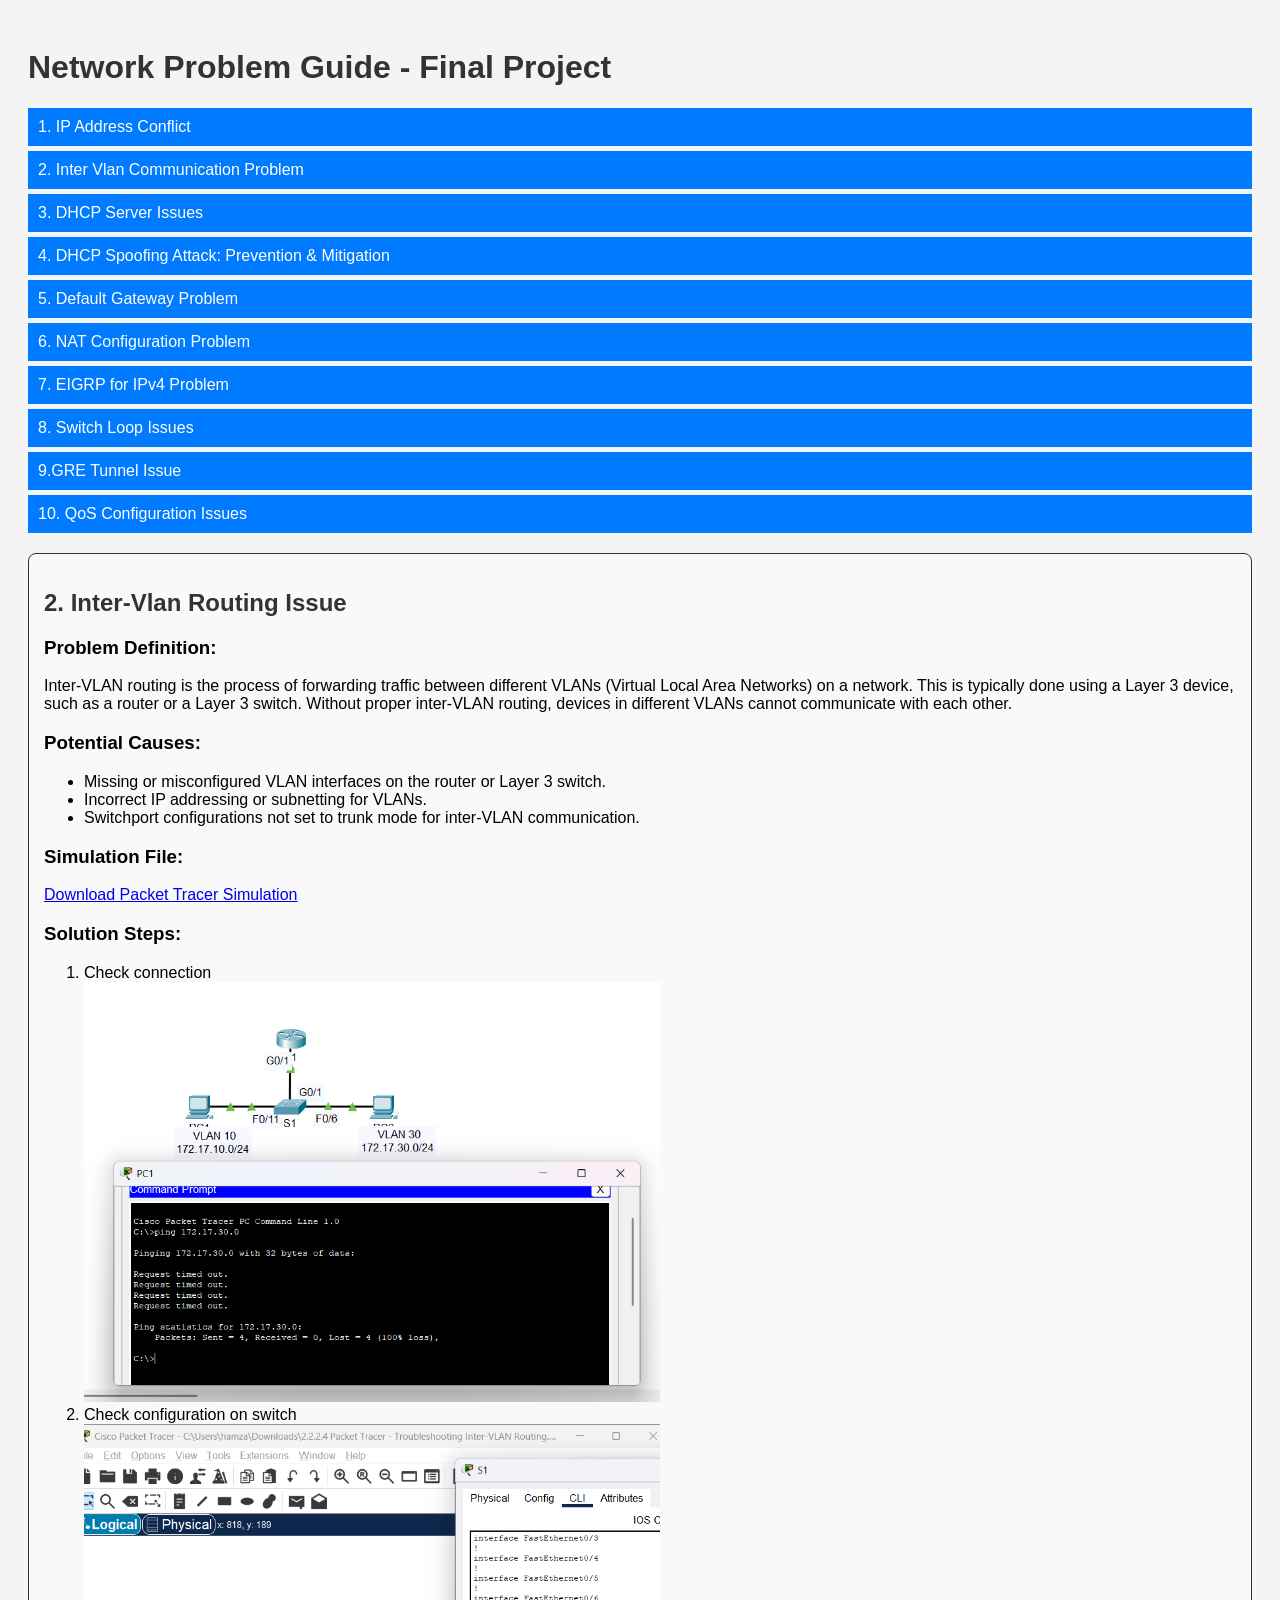
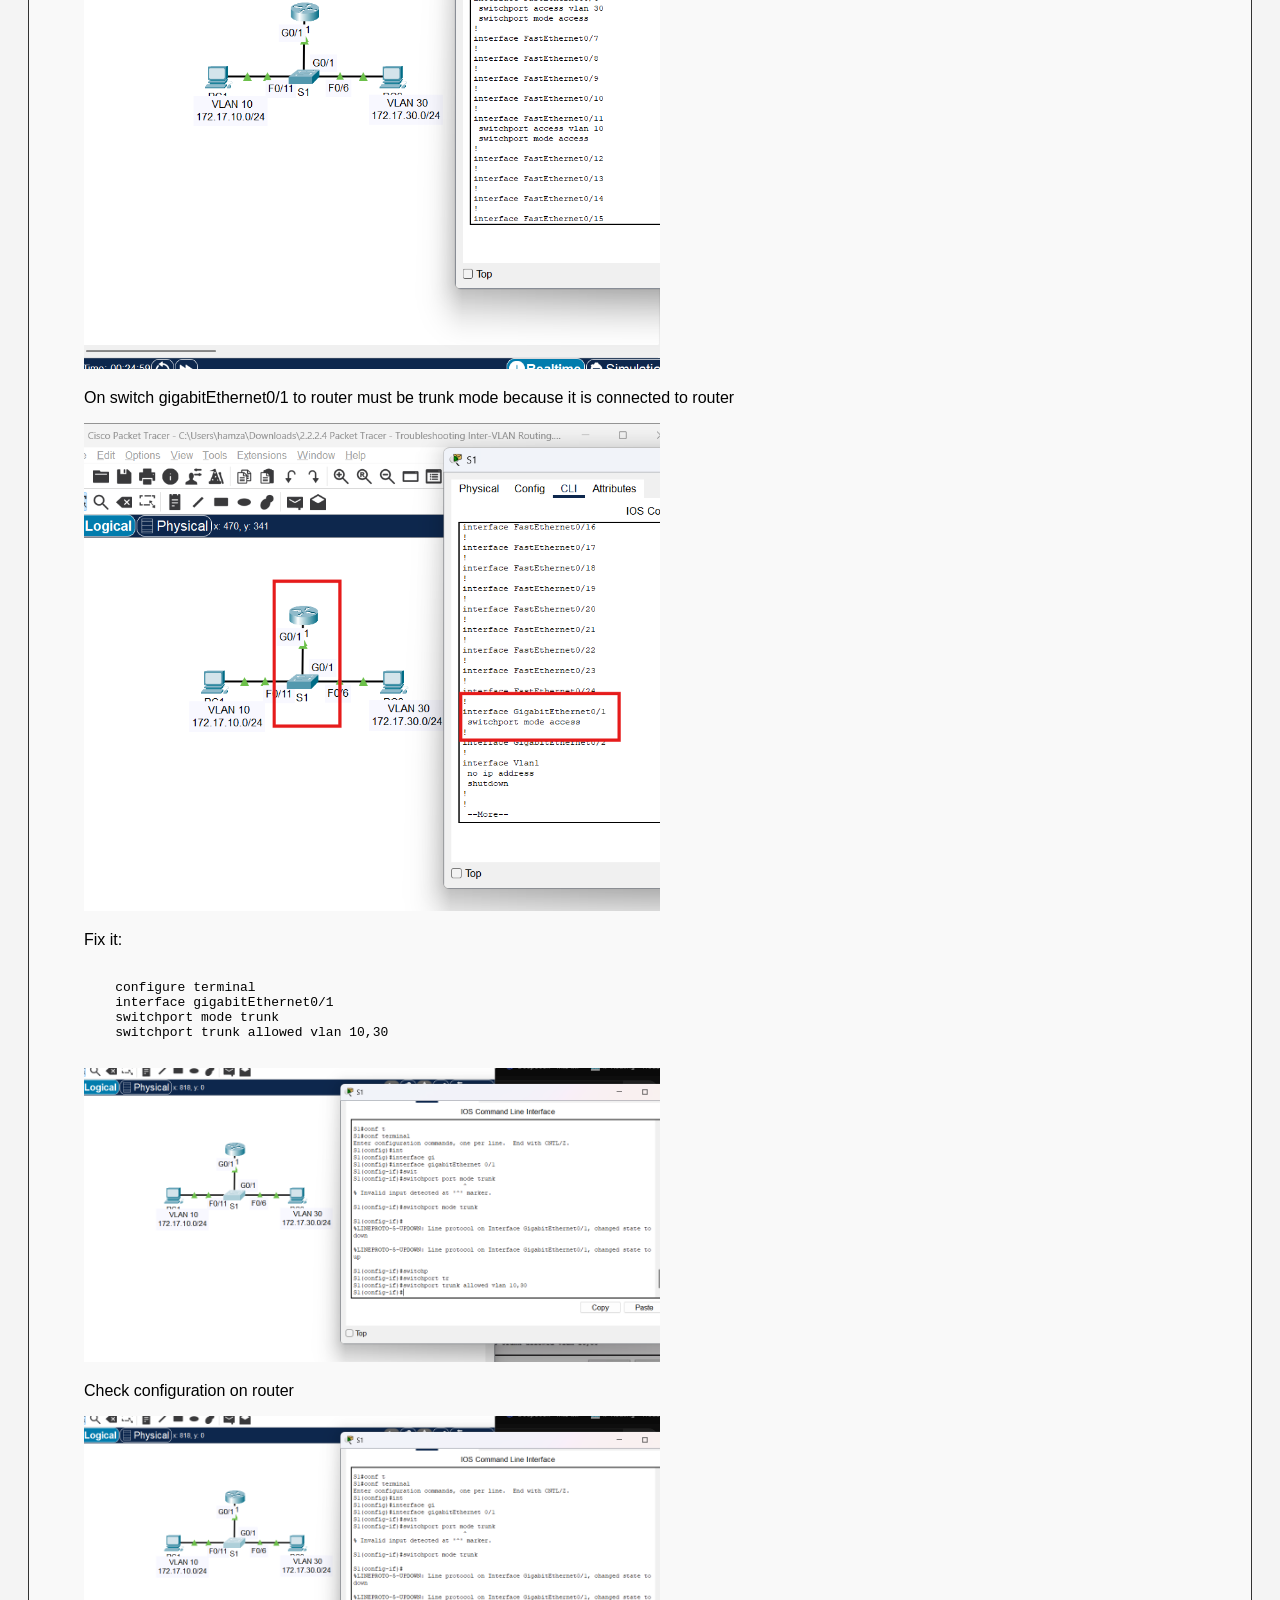
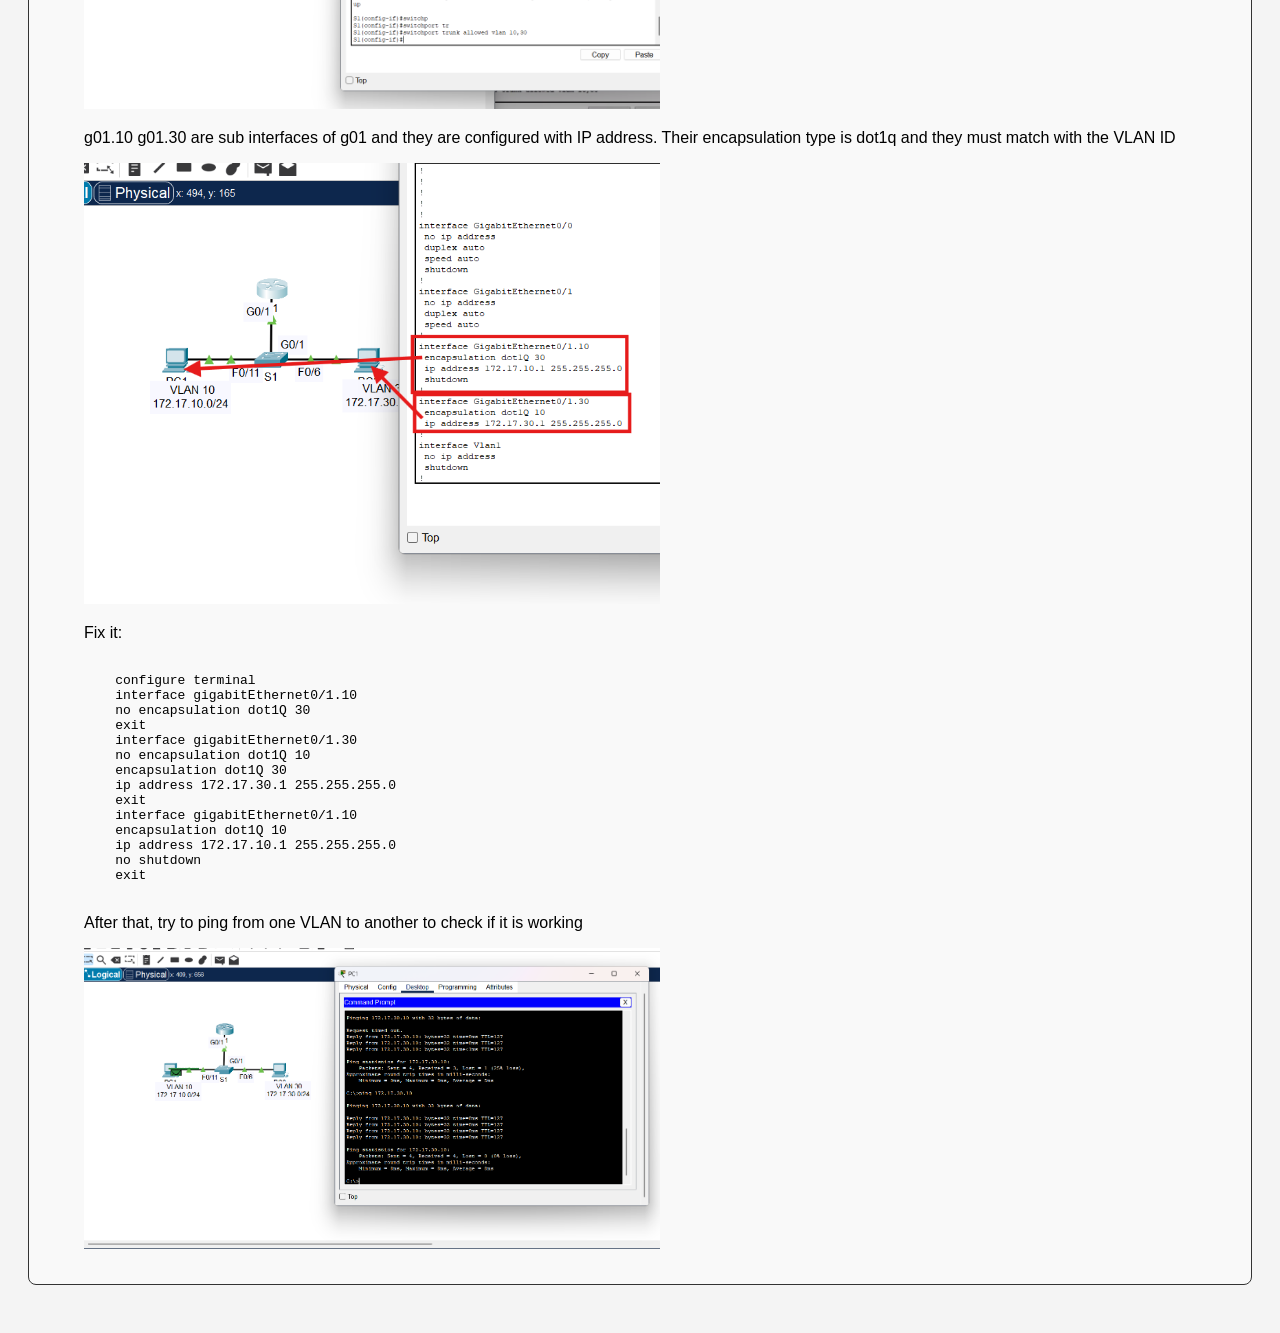
==== commit 69fd8995: "gre tunelling issue resolution" ====
--- a/project_root/index.html
+++ b/project_root/index.html
@@ -18,11 +18,11 @@
     <button onclick="toggleVisibility('nat-issue')">6. NAT Configuration Problem</button>
     <button onclick="toggleVisibility('eigrp-issue')">7.  EIGRP for IPv4 Problem</button>
     <button onclick="toggleVisibility('switch-loop')">8. Switch Loop Issues</button>
-    <button onclick="toggleVisibility('mtu-issue')">9. MTU Configuration Problems</button>
+    <button onclick="toggleVisibility('gre-issue')">9.GRE Tunnel Issue</button>
     <button onclick="toggleVisibility('qos-issue')">10. QoS Configuration Issues</button>
   </div>
 
-<div id="ip-conflict" class="problem-details">
+<div id="ip-conflict" class="problem-details"  style="border:1px solid #333; padding:15px; font-family:Arial, sans-serif; background:#f9f9f9; margin:20px auto; border-radius:8px;">
     <h2>1. IP Address Conflict (Network Layer - Layer 3)</h2>
 
     <h3>Problem Definition:</h3>
@@ -131,7 +131,7 @@
       <li>Document IP usage and consider using IP address management tools.</li>
     </ol>
   </div>
-<div id="Inter_vlan_communication_problem">
+<div id="Inter_vlan_communication_problem"  style="border:1px solid #333; padding:15px; font-family:Arial, sans-serif; background:#f9f9f9; margin:20px auto; border-radius:8px;">
   <h2>2. Inter-Vlan Routing Issue</h2>
   <h3>Problem Definition:</h3>
   <p>
@@ -189,7 +189,7 @@
     <img src="images/inter_vlan_routing/verify_after_solution.png" alt="Inter VLAN communication problem" style="width: 50%;">
   </ol>
 </div>
-<div id="dhcp-issue" class="problem-details">
+<div id="dhcp-issue" class="problem-details"  style="border:1px solid #333; padding:15px; font-family:Arial, sans-serif; background:#f9f9f9; margin:20px auto; border-radius:8px;">
   <h2>3. DHCP Server Issues</h2>
   <h3>Problem Definition:</h3>
   <p>Devices fail to obtain IP addresses automatically due to DHCP server 
@@ -267,7 +267,7 @@
 </ol>
 
 </div>
-<div id="dhcp-spoofing" class="problem-details">
+<div id="dhcp-spoofing" class="problem-details"  style="border:1px solid #333; padding:15px; font-family:Arial, sans-serif; background:#f9f9f9; margin:20px auto; border-radius:8px;">
   <h2>4. DHCP Spoofing Attack: Prevention & Mitigation</h2>
   
   <h3>Problem Definition:</h3>
@@ -444,7 +444,7 @@
     <strong>Remember:</strong> Attack = Spoofing | Defense = Snooping
   </div>
 </div>
-<div id="default-gateway-issue" class="problem-details">
+<div id="default-gateway-issue" class="problem-details"  style="border:1px solid #333; padding:15px; font-family:Arial, sans-serif; background:#f9f9f9; margin:20px auto; border-radius:8px;">
   <h2>5. Default Gateway Issue</h2>
   <h3>Problem Definition:</h3>
   <p>The default gateway is a critical network component that acts as an access point or IP router for devices
@@ -564,7 +564,7 @@
     <img src="images/default_gateway/ping_test.png" alt="Ping Test" style="width: 100%; max-width: 600px;">
   </ol>
 </div>
-<div id="nat-issue" class="problem-details">
+<div id="nat-issue" class="problem-details"  style="border:1px solid #333; padding:15px; font-family:Arial, sans-serif; background:#f9f9f9; margin:20px auto; border-radius:8px;">
   <h2>6. NAT Configuration Issues</h2>
   <h3>Problem Definition:</h3>
   <p>
@@ -736,8 +736,7 @@
     <img src="images/nat_issues/after_solution.png" alt="NAT Configuration" style="width: 100%; max-width: 600px;">
   </ol>
 </div>
-
-<div id="eigrp-issue" class="problem-details">
+<div id="eigrp-issue" class="problem-details" style="border:1px solid #333; padding:15px; font-family:Arial, sans-serif; background:#f9f9f9; margin:20px auto; border-radius:8px;">
   <h2>7. EIGRP Routing Protocol Problem</h2>
   <h3>Problem Definition:</h3>
   <p>Network connectivity issues arise between routers running the EIGRP protocol,
@@ -915,7 +914,7 @@
     </li>
   </ul>
 </div>
-<div id="switch-loop" class="problem-details">
+<div id="switch-loop" class="problem-details" style="border:1px solid #333; padding:15px; font-family:Arial, sans-serif; background:#f9f9f9; margin:20px auto; border-radius:8px;">
   <h2>8. Switch Loop Issues</h2>
   
   <h3>Problem Definition:</h3>
@@ -1031,22 +1030,187 @@
     </li>
   </li>
 </div>
-
-<div id="mtu-issue" class="problem-details">
-  <h2>9. MTU Configuration Problems</h2>
+<div id="gre-issue" class="problem-details" style="border:1px solid #333; padding:15px; font-family:Arial, sans-serif; background:#f9f9f9; margin:20px auto; border-radius:8px;">
+  <h2>GRE Tunnel Issue</h2>
+  
   <h3>Problem Definition:</h3>
-  <p>Large packets are dropped due to incorrect MTU settings.</p>
+  <p>
+    GRE (Generic Routing Encapsulation) tunnels are used to connect remote networks over an IP backbone. Misconfiguration of GRE tunnels can result in loss of connectivity between sites, routing failures, or tunnel interface issues.
+  </p>
+
   <h3>Potential Causes:</h3>
   <ul>
-    <li>MTU size mismatch between devices.</li>
-    <li>Fragmentation issues.</li>
+    <li>Incorrect tunnel source or destination IP addresses</li>
+    <li>Wrong IP addressing on tunnel interfaces</li>
+    <li>Static routes not pointing to the tunnel interface</li>
+    <li>Physical interfaces down or misconfigured</li>
   </ul>
+
+  <h3>Simulation File:</h3>
+  <p>
+    <a href="simulations/gre_tunnel_issue.pka" download>Download Packet Tracer Simulation</a>
+  </p>
+  <h3>Table: GRE Tunnel Configuration</h3>
+  <table>
+    <thead>
+      <tr>
+        <th>Device</th>
+        <th>Interface</th>
+        <th>IP Address</th>
+        <th>Subnet Mask</th>
+        <th>Default Gateway</th>
+      </tr>
+    </thead>
+    <tbody>
+      <tr>
+        <td>RA</td>
+        <td>G0/0</td>
+        <td>192.168.1.1</td>
+        <td>255.255.255.0</td>
+        <td>N/A</td>
+      </tr>
+      <tr>
+        <td>RA</td>
+        <td>S0/0/0</td>
+        <td>64.103.211.2</td>
+        <td>255.255.255.252</td>
+        <td>N/A</td>
+      </tr>
+      <tr>
+        <td>RA</td>
+        <td>Tunnel 0</td>
+        <td>10.10.10.1</td>
+        <td>255.255.255.252</td>
+        <td>N/A</td>
+      </tr>
+      <tr>
+        <td>RB</td>
+        <td>G0/0</td>
+        <td>192.168.2.1</td>
+        <td>255.255.255.0</td>
+        <td>N/A</td>
+      </tr>
+      <tr>
+        <td>RB</td>
+        <td>S0/0/0</td>
+        <td>209.165.122.2</td>
+        <td>255.255.255.252</td>
+        <td>N/A</td>
+      </tr>
+      <tr>
+        <td>RB</td>
+        <td>Tunnel 0</td>
+        <td>10.10.10.2</td>
+        <td>255.255.255.252</td>
+        <td>N/A</td>
+      </tr>
+      <tr>
+        <td>PC-A</td>
+        <td>NIC</td>
+        <td>192.168.1.2</td>
+        <td>255.255.255.0</td>
+        <td>192.168.1.1</td>
+      </tr>
+      <tr>
+        <td>PC-C</td>
+        <td>NIC</td>
+        <td>192.168.2.2</td>
+        <td>255.255.255.0</td>
+        <td>192.168.2.1</td>
+      </tr>
+    </tbody>
+  </table>
+
   <h3>Solution Steps:</h3>
   <ol>
-    <li>Set the MTU size to match across all devices.</li>
-    <li>Enable packet fragmentation if necessary.</li>
+    <li>
+      <p>Test tunnel connectivity with <code>ping</code> from one tunnel endpoint to the other (e.g., <code>ping [remote tunnel IP]</code>).</p>
+      <img src="images/gre_issue/ping_test.png" alt="Ping Test" style="width: 100%; max-width: 600px;">
+    </li>
+    <li>
+      <strong>Verify physical connectivity and interface status on both routers using <code>show ip interface brief</code>.</strong>
+      <ul>
+      <li>
+        On end devices, use <code>show ip interface brief</code> to see tunnel configurations<br>
+        <img src="images/gre_issue/shw_A.png" alt="Show IP Interface" style="width: 100%; max-width: 600px;"><br>
+        <img src="images/gre_issue/shw_B.png" alt="Show IP Interface" style="width: 100%; max-width: 600px;">
+      </li>
+      </ul>
+    </li>
+    <li>
+      <strong>If There Are Mistakes in Configuration, Configure GRE Tunnel Interfaces</strong>
+      <ul>
+        <li>
+          <strong>Step 1: Configure Tunnel 0 on RA.</strong>
+          <pre>
+    RA(config)# interface tunnel 0
+    RA(config-if)# ip address 192.168.1.1 255.255.255.252
+    RA(config-if)# tunnel source s0/0/0
+    RA(config-if)# tunnel destination 209.165.122.2
+    RA(config-if)# tunnel mode gre ip
+    RA(config-if)# no shutdown
+          </pre>
+        </li>
+        <li>
+          <strong>Step 2: Configure Tunnel 0 on RB.</strong>
+          <pre>
+    RB(config)# interface tunnel 0
+    RB(config-if)# ip address 10.10.10.2 255.255.255.252
+    RB(config-if)# tunnel source s0/0/0
+    RB(config-if)# tunnel destination 64.103.211.2
+    RB(config-if)# tunnel mode gre ip
+    RB(config-if)# no shutdown
+          </pre>
+        </li>
+      </ul>
+        </li>
+    <li>
+      <strong>Configure Static Routes for Private IP Traffic</strong>
+      <ul>
+      <li>
+        <strong>Step 3: Configure a static route for private IP traffic.(ip route [network address] [tunnel interface address(global)])</strong>
+        <pre>
+  RA(config)# ip route 172.31.1.0 255.255.255.0 64.103.211.2
+  RB(config)# ip route 192.168.1.0 255.255.255.0 10.10.10.1
+        </pre>
+      </li>
+      </ul>
+    </li>
+    <li>
+      <strong>Check tunnel configuration with <code>show running-config</code> and <code>show interfaces tunnel X</code>.</strong>
+    </li>
+    <li>
+      <strong>Correct tunnel source and destination IP addresses to match the physical interface IPs.</strong>
+    </li>
+    <li>
+      <strong>Assign correct IP addresses to tunnel interfaces.</strong>
+    </li>
+    <li>
+      <p><strong>Update static routes to use the tunnel interface as the next hop.</strong></p>
+      <img src="images/gre_issue/static_tunnel.png" alt="Static Route" style="width: 100%; max-width: 600px;">
+    </li>
+    <li>
+      <strong>Ensure all interfaces are enabled with <code>no shutdown</code>.</strong>
+    </li>
+    <li>
+      <strong>Test connectivity with <code>ping</code> between remote networks.</strong>
+      <ul>
+      <li>
+        <strong>Step 1: Ping PCA from PCB.</strong><br>
+        <p>
+        After configuration, ping PCA from PCB. The ping should now succeed.
+        </p>
+        <img src="images/gre_issue/chek_last_ping.png" alt="Ping Test" style="width: 100%; max-width: 600px;">
+      </li>
+      <li>
+        <strong>Step 2: Trace the path from PCA to PCB.</strong><br>
+        Use <code>tracert</code> or <code>traceroute</code> to verify the path. You should not see public IPs in the output, confirming GRE encapsulation.
+      </li>
+      </ul>
+    </li>
   </ol>
 </div>
+
 <div id="qos-issue" class="problem-details">
   <h2>10. QoS Configuration Issues</h2>
   <h3>Problem Definition:</h3>
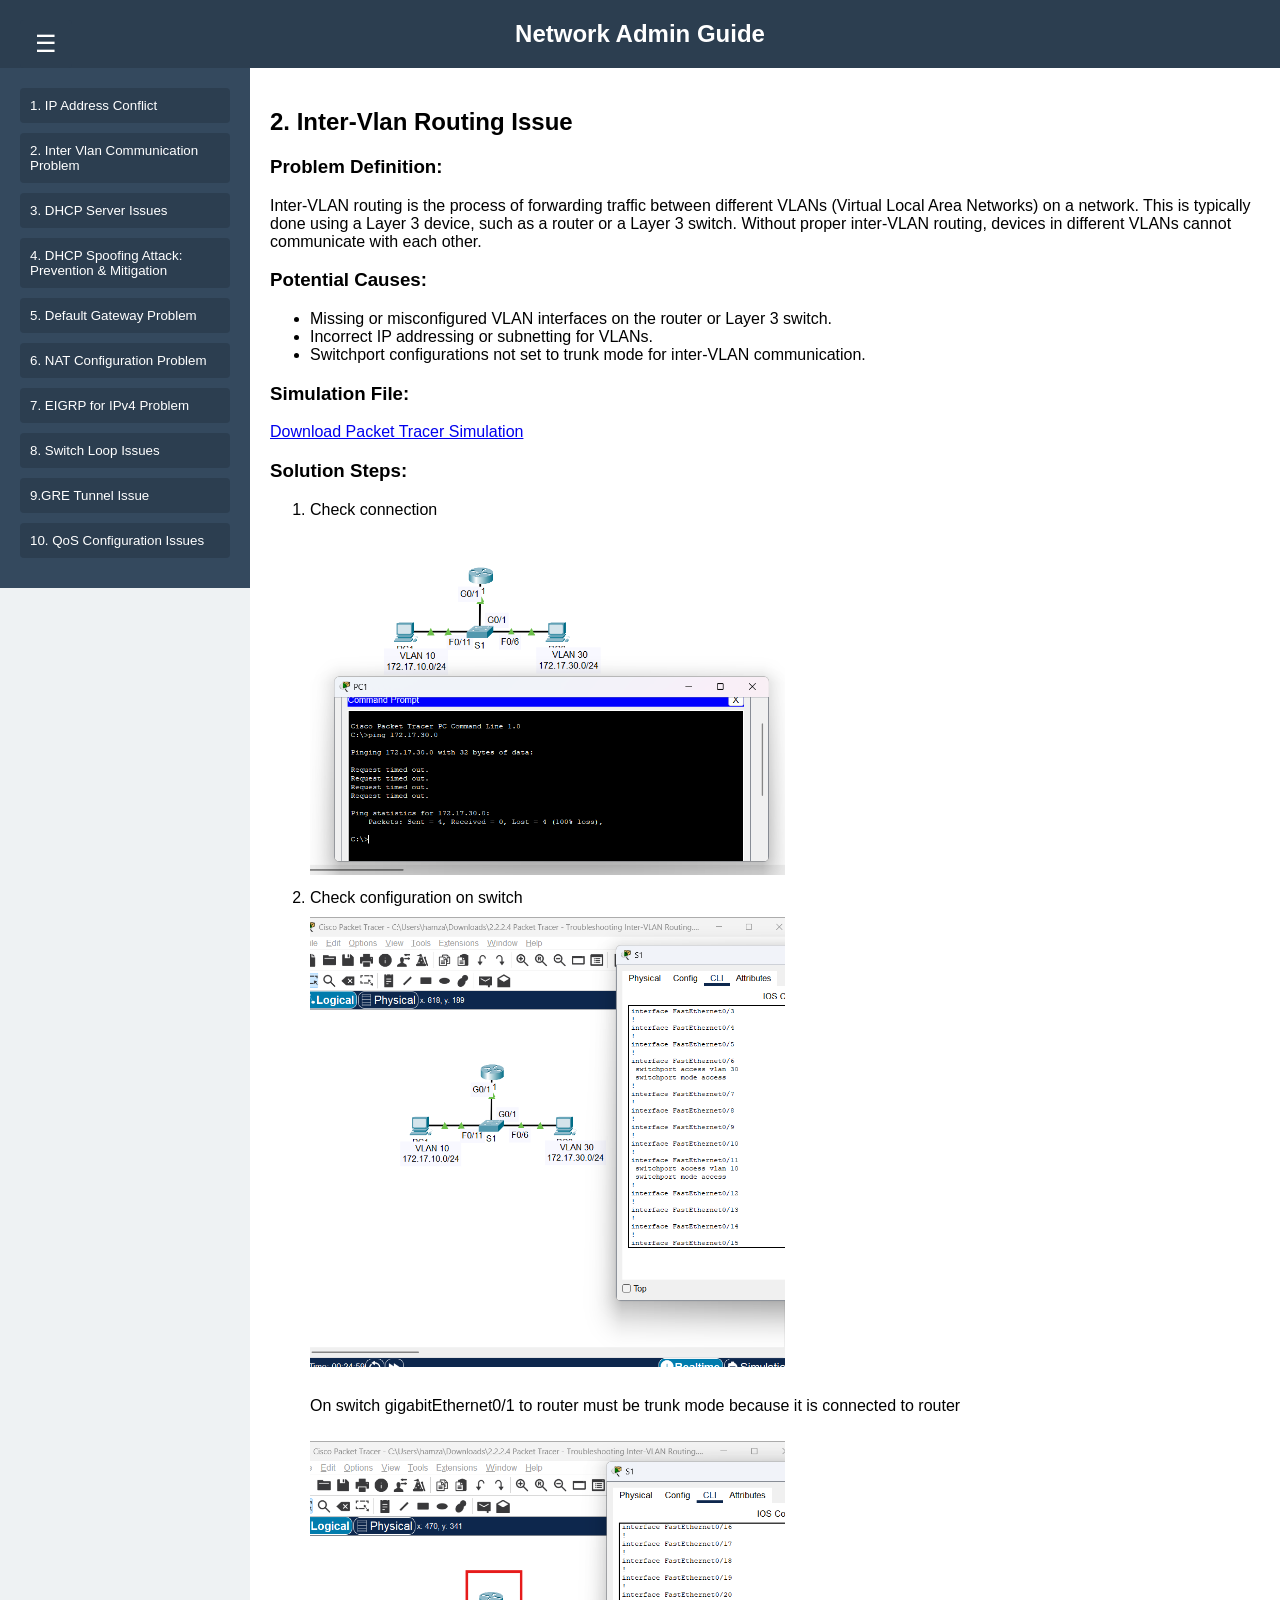
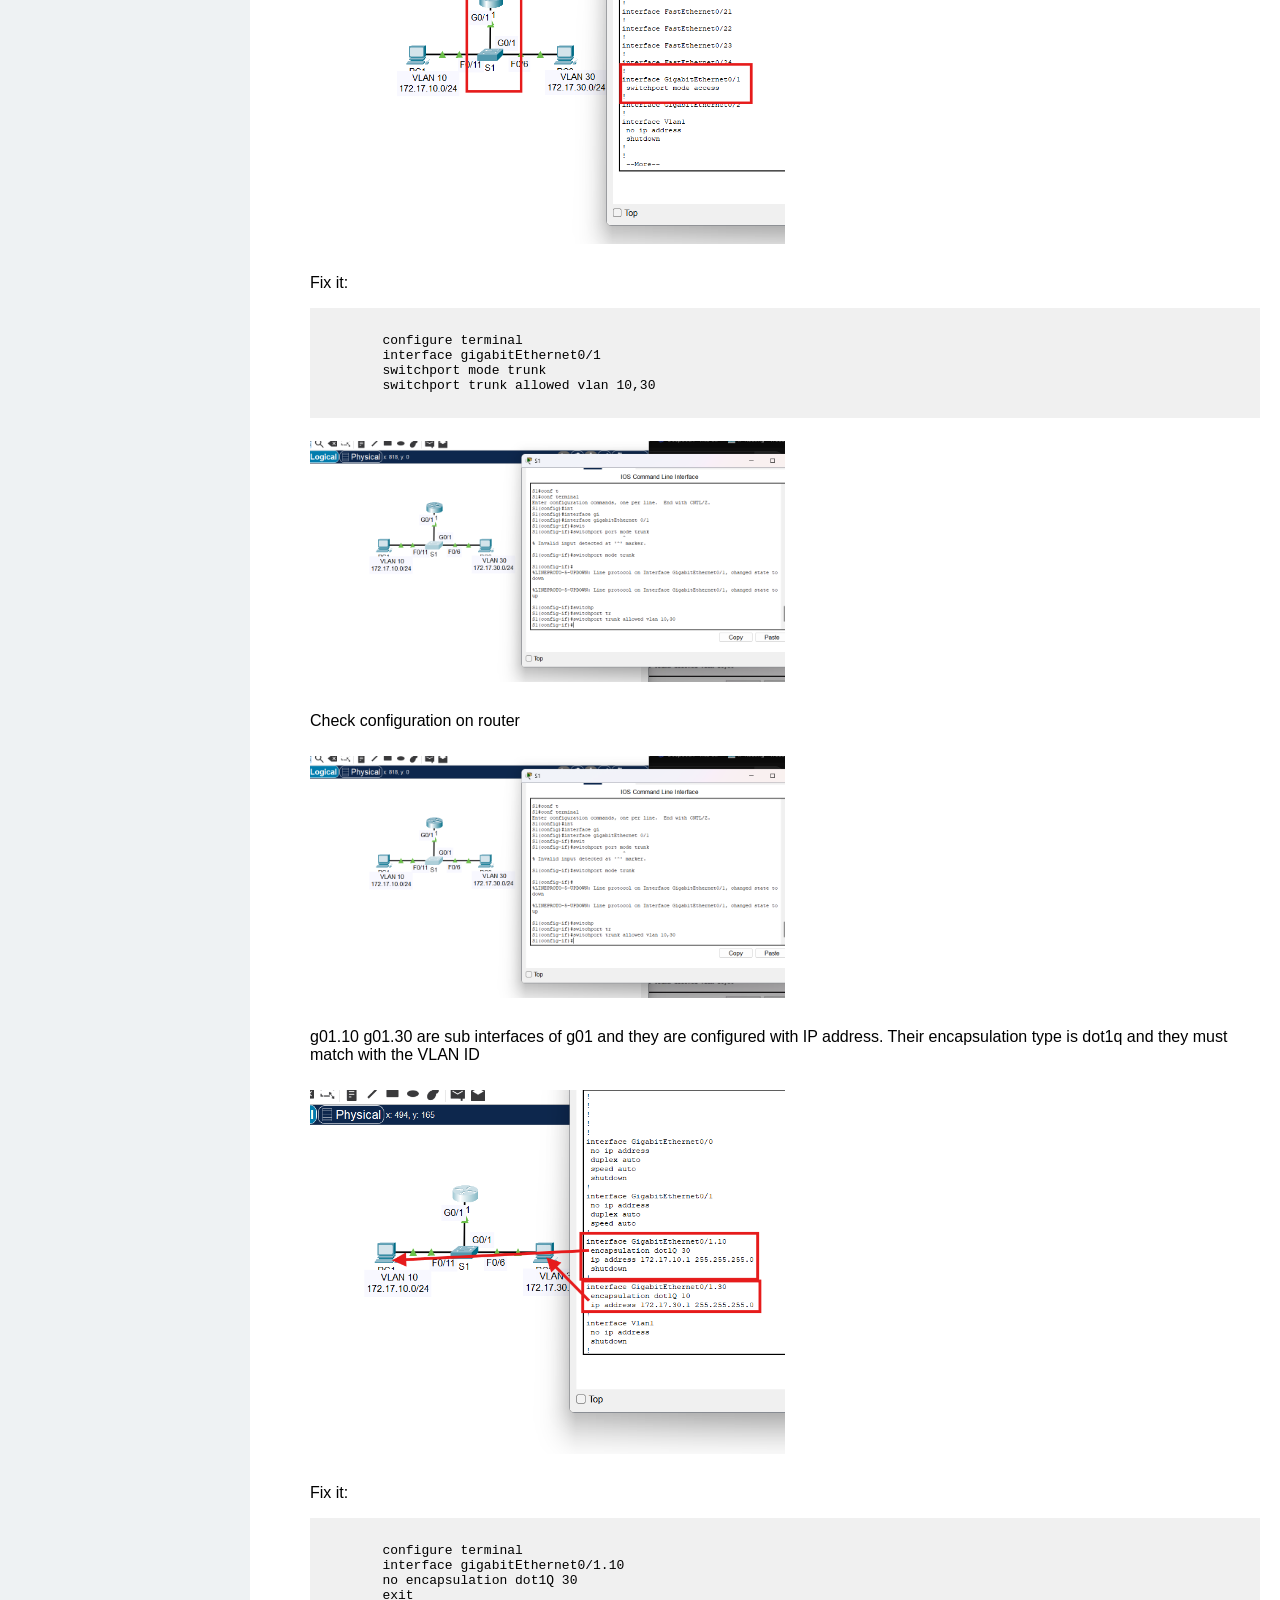
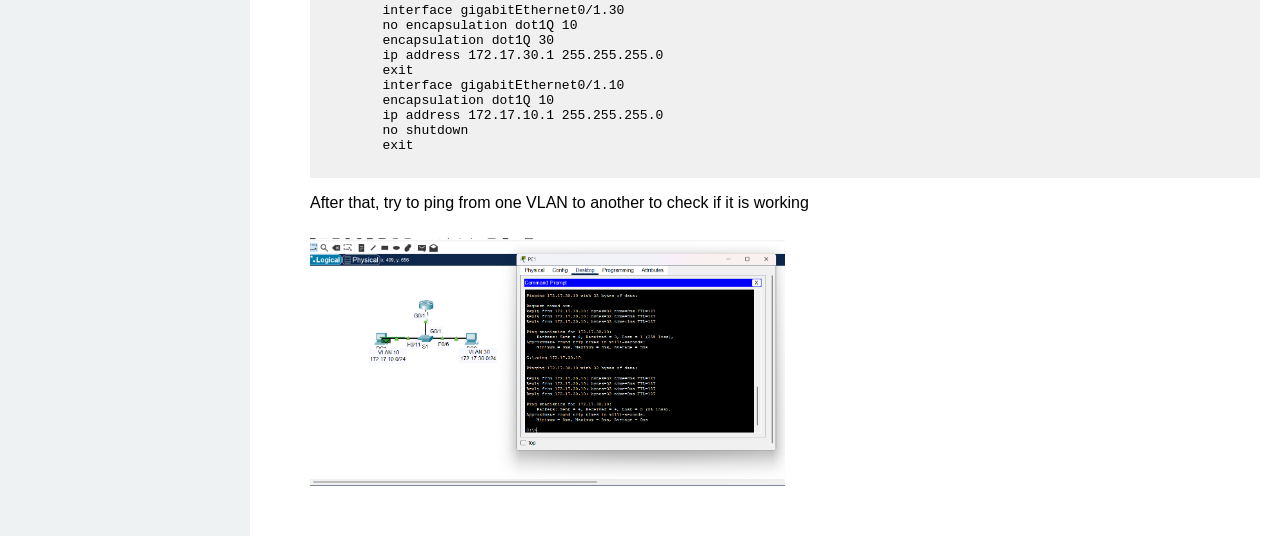
==== commit 795ea418: "rewrite page and desing" ====
--- a/project_root/index.html
+++ b/project_root/index.html
@@ -1,15 +1,20 @@
 <!DOCTYPE html>
 <html lang="en">
 <head>
-  <meta charset="UTF-8">
-  <title>Final Design Project - Network Issues</title>
+  <meta charset="UTF-8" />
+  <meta name="viewport" content="width=device-width, initial-scale=1.0"/>
+  <title>  Final Design Project-Network Admin Guide</title>
   <link rel="stylesheet" href="css/style.css">
+  
 </head>
 <body>
 
-  <h1>Network Problem Guide - Final Project</h1>
-
-  <div class="problem-list">
+<header>Network Admin Guide</header>
+<button class="toggle-btn" onclick="toggleSidebar()">☰</button>
+
+
+<div class="container">
+  <div class="sidebar" id="sidebar">
     <button onclick="toggleVisibility('ip-conflict')">1. IP Address Conflict</button>
     <button onclick="toggleVisibility('Inter_vlan_communication_problem')">2. Inter Vlan Communication Problem</button>
     <button onclick="toggleVisibility('dhcp-issue')">3. DHCP Server Issues</button>
@@ -22,1211 +27,1199 @@
     <button onclick="toggleVisibility('qos-issue')">10. QoS Configuration Issues</button>
   </div>
 
-<div id="ip-conflict" class="problem-details"  style="border:1px solid #333; padding:15px; font-family:Arial, sans-serif; background:#f9f9f9; margin:20px auto; border-radius:8px;">
-    <h2>1. IP Address Conflict (Network Layer - Layer 3)</h2>
-
+  <div class="content">
+    
+    <div id="ip-conflict" class="problem-details"  >
+        <h2>1. IP Address Conflict (Network Layer - Layer 3)</h2>
+
+        <h3>Problem Definition:</h3>
+        <p>
+          An IP address conflict occurs when two or more devices on the same network are configured with the same IP address. 
+          This leads to unexpected behavior, communication errors, and loss of connectivity for affected devices.
+        </p>
+
+        <h3>Potential Causes:</h3>
+        <ul>
+          <li>Manual static IP assignment errors by administrators.
+            <p>When administrators manually assign static IP addresses, they may accidentally assign the same IP to multiple devices, leading to conflicts.</p>
+          </li>
+          <li>Improper or overlapping DHCP address pool settings.
+            <p>DHCP servers may be configured with overlapping address pools, causing multiple devices to receive the same IP address.</p>
+          </li>
+          <li>Device cloning or OS imaging without updating IP settings.
+            <p>Cloning devices or using OS images without reconfiguring network settings can result in duplicate IP addresses across devices.</p>
+          </li>
+          <li>Rejoining devices attempting to use old IPs.
+            <p>Devices that were previously disconnected from the network may attempt to reuse their old IP addresses, which might already be assigned to another device.</p>
+          </li>
+        </ul>
+
+        <h3>Simulation File:</h3>
+        <p>
+          <a href="simulations/ip_conflict.pkt" download>Download Packet Tracer Simulation</a>
+          <h3>Table: IP configuration of devices</h3>
+        </p> 
+        <table>
+        <tr>
+            <th>Device</th>
+            <th>IP Address</th>
+            <th>Subnet Mask</th>
+            <th>Default Gateway</th>
+        </tr>
+        <tr>
+            <td>PC0</td>
+            <td>192.168.1.10</td>
+            <td>255.255.255.0</td>
+            <td>192.168.1.1</td>
+        </tr>
+        <tr>
+            <td>PC1</td>
+            <td>192.168.1.11</td>
+            <td>255.255.255.0</td>
+            <td>192.168.1.1</td>
+        </tr>
+        <tr>
+            <td>PC2</td>
+            <td>192.168.1.10</td>
+            <td>255.255.255.0</td>
+            <td>192.168.1.1</td>
+        </tr>
+        <tr>
+            <td>Switch0</td>
+            <td>192.168.1.100</td>
+            <td>255.255.255.0</td>
+            <td>—</td>
+        </tr>
+        </table>
+
+        <h3>Verifying Connectivity with Ping</h3>
+        <div style="display: flex; flex-wrap: wrap; justify-content: space-around; margin-top: 10px;">
+        <div style="flex: 0 0 48%; max-width: 48%;">
+        <img src="images/ipconf/ip_conflict_1.png" alt="IP Conflict Simulation" style="width: 100%;">
+        </div>
+        <div style="flex: 0 0 48%; max-width: 48%;">
+        <img src="images/ipconf/ip_conflict_2.png" alt="IP Conflict Simulation" style="width: 100%;">
+        </div>
+        <div style="flex: 0 0 100%; max-width: 100%; margin-top: 20px;">
+        <img src="images/ipconf/ip_conflict_3.png" alt="IP Conflict Simulation" style="width: 100%; max-width: 600px; display: block; margin: 0 auto;">
+        </div>
+        </div>
+
+        <h3>Solution Steps:</h3>
+        <ol>
+          <li>Scan the network using tools like <code>arp -a</code> or network mapping to detect duplicate IPs.</li>
+          <img src="images/ipconf/ip_conflict_4.png" alt="IP Conflict Simulation" style="width: 100%; max-width: 600px;">
+          <li>Identify devices sharing the same IP manually or through simulation.</li>
+          <li>Reassign a unique IP to one of the conflicting devices (e.g., change from 192.168.1.10 to 192.168.1.12).</li>
+          <img src="images/ipconf/ip_conflict_5.png" alt="IP Conflict Simulation" style="width: 100%; max-width: 600px;">
+          <li>Check and correct DHCP server configuration to prevent overlapping assignments.
+            <ol>
+              <li>Click on the router in Packet Tracer and switch to the <strong>CLI</strong> tab.</li>
+              <li>Check the DHCP pool configuration by running the following command:
+                <pre><code>show running-config | include dhcp</code></pre>
+              </li>
+              <li>If there is an IP range conflict, correct the DHCP settings:
+                <pre><code>
+                configure terminal
+                ip dhcp excluded-address 192.168.1.10 192.168.1.20
+                ip dhcp pool MYPOOL
+                network 192.168.1.0 255.255.255.0
+                default-router 192.168.1.1
+                end
+                </code></pre>
+              </li>
+              <li>Restart the DHCP service to apply the changes:
+                <pre><code>clear ip dhcp binding *</code></pre>
+              </li>
+            </ol>
+          </li>
+          <li>Ping test all IPs to verify uniqueness and restore connectivity.</li>
+          <img src="images/ipconf/ip_conflict_9.png" alt="IP Conflict Simulation" style="width: 100%; max-width: 600px;">
+          <li>Document IP usage and consider using IP address management tools.</li>
+        </ol>
+      </div>
+    <div id="Inter_vlan_communication_problem"  >
+      <h2>2. Inter-Vlan Routing Issue</h2>
+      <h3>Problem Definition:</h3>
+      <p>
+        Inter-VLAN routing is the process of forwarding traffic between different VLANs (Virtual Local Area Networks) on a network. 
+        This is typically done using a Layer 3 device, such as a router or a Layer 3 switch. 
+        Without proper inter-VLAN routing, devices in different VLANs cannot communicate with each other.
+      </p>
+      <h3>Potential Causes:</h3>
+      <ul>
+        <li>Missing or misconfigured VLAN interfaces on the router or Layer 3 switch.</li>
+        <li>Incorrect IP addressing or subnetting for VLANs.</li>
+        <li>Switchport configurations not set to trunk mode for inter-VLAN communication.</li>
+      </ul>
+      <h3>Simulation File:</h3>
+      <a href="simulations/Inter_VLAN_Routing.pka" download>Download Packet Tracer Simulation</a>
+
+      <h3>Solution Steps:</h3>
+      <ol>
+        <li>Check connection</li>
+        <img src="images/inter_vlan_routing/check_connection.png" alt="Inter VLAN communication problem" style="width: 50%;">
+        <li>Check configuration on switch</li>
+        <img src="images/inter_vlan_routing/check_vlan_on_switch.png" alt="Inter VLAN communication problem" style="width: 50%;">
+        <p>On switch gigabitEthernet0/1 to router must be trunk mode because it is connected to router</p>
+        <img src="images/inter_vlan_routing/g01accessmode.png" alt="Inter VLAN communication problem" style="width: 50%;">
+        <p>Fix it:</p>
+        <pre><code>
+        configure terminal
+        interface gigabitEthernet0/1
+        switchport mode trunk
+        switchport trunk allowed vlan 10,30
+        </code></pre>
+        <img src="images/inter_vlan_routing/g01totrunkmode.png" alt="Inter VLAN communication problem" style="width: 50%;">
+        <p>Check configuration on router</p>
+        <img src="images/inter_vlan_routing/g01totrunkmode.png" alt="Inter VLAN communication problem" style="width: 50%;">
+        <p>g01.10 g01.30 are sub interfaces of g01 and they are configured with IP address. Their encapsulation type is dot1q and they must match with the VLAN ID</p>
+        <img src="images/inter_vlan_routing/router_configuration.png" alt="Inter VLAN communication problem" style="width: 50%;">
+        <p>Fix it:</p>
+        <pre><code>
+        configure terminal
+        interface gigabitEthernet0/1.10
+        no encapsulation dot1Q 30
+        exit
+        interface gigabitEthernet0/1.30
+        no encapsulation dot1Q 10
+        encapsulation dot1Q 30
+        ip address 172.17.30.1 255.255.255.0
+        exit
+        interface gigabitEthernet0/1.10
+        encapsulation dot1Q 10
+        ip address 172.17.10.1 255.255.255.0
+        no shutdown
+        exit
+        </code></pre>
+        <p>After that, try to ping from one VLAN to another to check if it is working</p>
+        <img src="images/inter_vlan_routing/verify_after_solution.png" alt="Inter VLAN communication problem" style="width: 50%;">
+      </ol>
+    </div>
+    <div id="dhcp-issue" class="problem-details"  >
+      <h2>3. DHCP Server Issues</h2>
+      <h3>Problem Definition:</h3>
+      <p>Devices fail to obtain IP addresses automatically due to DHCP server 
+        misconfigurations or failures. This can result in devices being unable
+        to communicate on the network, leading to connectivity issues and disruptions
+          in network services. Without a valid IP address, devices cannot access shared resources, 
+          connect to the internet, or communicate with other devices on the network.</p>
+      <h3>Potential Causes:</h3>
+      <ul>
+        <li>DHCP server is not enabled or running.
+          <p>The DHCP server may be turned off or not functioning, preventing devices from obtaining IP addresses.</p>
+        </li>
+        <li>IP address pool is exhausted.
+          <p>The DHCP server has run out of available IP addresses to assign to devices.</p>
+        </li>
+        <li>Network devices are not configured to use DHCP.
+          <p>Devices may be set to use static IPs instead of obtaining them automatically from the DHCP server.</p>
+        </li>
+      </ul>
+      <h3>Simulation File:</h3>
+      <p>
+      <a href="simulations/dhcp_issues.pkt" download>Download Packet Tracer Simulation</a>
+      <h3>DHCP fail message on pc 8</h3>
+      <img src="images/dhcp/failed_message.png" alt="DHCP Fail Message" style="width: 100%; max-width: 600px;">
+      <h3>Solution Steps:</h3>
+      <ol>
+      <li>
+        <strong>Verify that the DHCP server is enabled and running</strong><br>
+        Open the CLI on the router and configure the interface connected to the switch:
+        <pre>
+    Router&gt; enable
+    Router# configure terminal
+    Router(config)# interface GigabitEthernet0/0
+    Router(config-if)# ip address 192.168.1.1 255.255.255.0
+    Router(config-if)# no shutdown
+    Router(config-if)# exit
+        </pre>
+        Then configure the DHCP service on the router:
+        <pre>
+    Router(config)# ip dhcp pool LAN
+    Router(dhcp-config)# network 192.168.1.0 255.255.255.0
+    Router(dhcp-config)# default-router 192.168.1.1
+    Router(dhcp-config)# dns-server 8.8.8.8
+    Router(dhcp-config)# exit
+        </pre>
+      </li>
+
+      <li>
+        <strong>Check the IP address pool and expand it if necessary</strong><br>
+        If one or more PCs do not receive an IP address (e.g., PC9), the address pool may be too small. Check for excluded addresses:
+        <pre>
+          Router# show running-config
+        </pre>
+        <img src="images/dhcp/excluded_addresses.png" alt="Excluded Addresses" style="width: 100%; max-width: 600px;">
+        <p>If the range is too narrow, reduce the excluded IP range like this:</p>
+        <pre>
+    Router(config)# no ip dhcp excluded-address 192.168.1.1 192.168.1.191
+    Router(config)# ip dhcp excluded-address 192.168.1.1 192.168.1.189
+        </pre>
+        This change increases available IPs in the pool for more clients.
+      </li>
+
+      <li>
+        <strong>Ensure devices are set to obtain IP addresses automatically</strong><br>
+        For each PC:
+        <ul>
+          <li>Click on the PC.</li>
+          <li>Go to the <strong>Desktop</strong> tab.</li>
+          <li>Open <strong>IP Configuration</strong>.</li>
+          <li>Select the <strong>DHCP</strong> option (instead of Static).</li>
+        </ul>
+        After selecting DHCP, the PC should receive an IP like <code>192.168.1.190</code> or higher (depending on the available range).
+        <img src="images/dhcp/successful_assign.png" alt="IP Configuration" style="width: 100%; max-width: 600px;">
+      </li>
+    </ol>
+
+    </div>
+    <div id="dhcp-spoofing" class="problem-details"  >
+      <h2>4. DHCP Spoofing Attack: Prevention & Mitigation</h2>
+      
+      <h3>Problem Definition:</h3>
+      <p>An attacker introduces a rogue DHCP server to distribute malicious network configurations, potentially intercepting or redirecting network traffic.</p>
+      
+      <h3>Potential Causes:</h3>
+      <ul>
+        <li>Unsecured switch ports allowing unauthorized DHCP servers.</li>
+        <li>Missing DHCP snooping protection on network switches.</li>
+        <li>Lack of port security measures.</li>
+        <li>Physical access to network infrastructure.</li>
+      </ul>
+      
+      <h3>Simulation File:</h3>
+      <p>
+        <a href="simulations/DHCP_Snooping_Attack.pkt" download>Download Packet Tracer Simulation</a>
+      </p>
+      <h3>Router Configuration for Saving Current Status:</h3>
+      <p>I was unable to save the current status and initial configurations on Packet Tracer, use the following commands:</p>
+      
+      <h4>For Router 2:</h4>
+      <pre><code>
+    enable
+    configure terminal
+    interface gigabitEthernet0/0/0
+    no shutdown
+    exit
+
+    ip dhcp pool CCNA
+    network 192.168.2.0 255.255.255.0
+    default-router 192.168.2.100
+    dns-server 192.168.2.50
+    exit
+
+    interface gigabitEthernet0/0/0
+    ip address 192.168.2.100 255.255.255.0
+    no shutdown
+    exit
+    exit
+    write memory
+      </code></pre>
+
+      <h4>For Router 1:</h4>
+      <pre><code>
+    enable
+    configure terminal
+    interface gigabitEthernet0/0/0
+    no shutdown
+    exit
+
+    ip dhcp pool CNC
+    network 192.168.1.0 255.255.255.0
+    default-router 192.168.1.100
+    dns-server 192.168.1.50
+    exit
+
+    interface gigabitEthernet0/0/0
+    ip address 192.168.1.100 255.255.255.0
+    no shutdown
+    exit
+    exit
+    write memory
+      </code></pre>
+      <h3>DHCP Spoofing Attack Simulation:</h3>
+      <img src="images/dhcp_spoofing/simulation.png" alt="DHCP Spoofing Attack Simulation" style="width: 100%; max-width: 600px;">
+      
+      <table>
+        <thead>
+            <tr>
+                <th>Device Type</th>
+                <th>IP Address</th>
+                <th>Connected Port</th>
+                <th>Details</th>
+                <th>Status</th>
+            </tr>
+        </thead>
+        <tbody>
+            <tr>
+                <td>Legitimate DHCP Server</td>
+                <td>192.168.1.100</td>
+                <td>Switch Port 5</td>
+                <td>IP Range: 192.168.1.10-50</td>
+                <td>Secure</td>
+            </tr>
+            <tr>
+                <td>Rogue DHCP Server</td>
+                <td>192.168.2.100</td>
+                <td>Switch Port 6</td>
+                <td>IP Range: 192.168.2.10-50</td>
+                <td class="warning">ATTACKER</td>
+            </tr>
+            <tr class="warning">
+                <td>Workstation 1</td>
+                <td>192.168.2.6</td>
+                <td>Switch Port 1</td>
+                <td>Compromised by rogue DHCP</td>
+                <td class="warning">COMPROMISED</td>
+            </tr>
+            <tr>
+                <td>Workstation 2</td>
+                <td>192.168.1.2</td>
+                <td>Switch Port 2</td>
+                <td>Normal client</td>
+                <td>Secure</td>
+            </tr>
+            <tr>
+                <td>Workstation 3</td>
+                <td>192.168.1.3</td>
+                <td>Switch Port 3</td>
+                <td>Normal client</td>
+                <td>Secure</td>
+            </tr>
+            <tr class="warning">
+                <td>Workstation 4</td>
+                <td>192.168.2.5</td>
+                <td>Switch Port 4</td>
+                <td>Compromised by rogue DHCP</td>
+                <td class="warning">COMPROMISED</td>
+            </tr>
+        </tbody>
+      </table>
+      
+      <img src="images/dhcp_spoofing/spoofed_pcs.png" alt="Rogue DHCP Server" style="width: 100%; max-width: 600px;">
+      
+      <h3>Solution Steps:</h3>
+      <ol>
+        <li>
+          <strong>Enable DHCP Snooping:</strong>
+          <p>With this, all ports are untrusted by default, and only the trusted ports can send DHCP messages.</p>
+          <pre><code>
+    ip dhcp snooping
+          </code></pre>
+        </li>
+        
+        <li>
+          <strong>Configure Trusted Ports:</strong>
+          <pre><code>
+    interface fastethernet 0/5
+    ip dhcp snooping trust
+    no ip dh snooping information option 
+    exit
+          </code></pre>
+        </li>
+        
+        <li>
+          <strong>Verify Configuration:</strong>
+          <pre><code>
+
+    do show ip dhcp snooping
+    show ip dhcp snooping binding
+
+          </code></pre>
+        </li>
+        <img src="images/dhcp_spoofing/fixed.png" alt="Verify Configuration" style="width: 100%; max-width: 600px;">
+        
+        <li>
+          <strong>Implement Additional Protections:</strong>
+          <ul>
+            <li>Port security to limit device connections.</li>
+            <li>Dynamic ARP Inspection (DAI).</li>
+            <li>IP Source Guard.</li>
+          </ul>
+        </li>
+      </ol>
+      
+      <h3>Expected Results:</h3>
+      <ul>
+        <li>Only authorized DHCP servers can distribute IP addresses.</li>
+        <li>Rogue DHCP server responses are blocked.</li>
+        <li>Network clients receive legitimate configuration.</li>
+      </ul>
+      
+      <div class="note">
+        <strong>Remember:</strong> Attack = Spoofing | Defense = Snooping
+      </div>
+    </div>
+    <div id="default-gateway-issue" class="problem-details"  >
+      <h2>5. Default Gateway Issue</h2>
+      <h3>Problem Definition:</h3>
+      <p>The default gateway is a critical network component that acts as an access point or IP router for devices
+        to communicate with other networks, including the internet. Issues with the default gateway can disrupt network 
+        connectivity and prevent devices from accessing external resources.</p>
+      <h3>Potential Causes:</h3>
+      <ul>
+        <li>Incorrect default gateway IP address configured.
+          <p>If the default gateway IP is set incorrectly on the client device, it will fail to communicate with external networks.</p>
+        </li>
+        <li>Default gateway device (e.g., router) is down or unreachable.
+          <p>The router or gateway device may be powered off, disconnected, or experiencing hardware/software issues.</p>
+        </li>
+        <li>Network interface issues on the client device.
+          <p>Problems with the network adapter, such as driver issues or physical damage, can prevent proper communication with the gateway.</p>
+        </li>
+      </ul>
+      <h3>Simulation File:</h3>
+      <a href="simulations/default_gateway_issue.pka" download>Download Packet Tracer Simulation</a>
+      <h3>Table: Default Gateway Configuration</h3>
+      <table>
+        <tr>
+          <th>Device</th>
+          <th>Interface</th>
+          <th>IP Address</th>
+          <th>Subnet Mask</th>
+          <th>Default Gateway</th>
+        </tr>
+        <tr>
+          <td>R1</td>
+          <td>G0/0</td>
+          <td>192.168.10.1</td>
+          <td>255.255.255.0</td>
+          <td>N/A</td>
+        </tr>
+        <tr>
+          <td>R1</td>
+          <td>G0/1</td>
+          <td>192.168.11.1</td>
+          <td>255.255.255.0</td>
+          <td>N/A</td>
+        </tr>
+        <tr>
+          <td>S1</td>
+          <td>VLAN 1</td>
+          <td>192.168.10.2</td>
+          <td>255.255.255.0</td>
+          <td>blank</td>
+        </tr>
+        <tr>
+          <td>S2</td>
+          <td>VLAN 1</td>
+          <td>192.168.11.2</td>
+          <td>255.255.255.0</td>
+          <td>blank</td>
+        </tr>
+        <tr>
+          <td>PC1</td>
+          <td>NIC</td>
+          <td>192.168.10.10</td>
+          <td>255.255.255.0</td>
+          <td>blank</td>
+        </tr>
+        <tr>
+          <td>PC2</td>
+          <td>NIC</td>
+          <td>192.168.10.11</td>
+          <td>255.255.255.0</td>
+          <td>blank</td>
+        </tr>
+        <tr>
+          <td>PC3</td>
+          <td>NIC</td>
+          <td>192.168.11.10</td>
+          <td>255.255.255.0</td>
+          <td>blank</td>
+        </tr>
+        <tr>
+          <td>PC4</td>
+          <td>NIC</td>
+          <td>192.168.11.11</td>
+          <td>255.255.255.0</td>
+          <td>blank</td>
+        </tr>
+      </table>
+      <h3>Solution Steps:</h3>
+      <ol>
+        <li>verify router configuration for your network <code>show running-config</code> on exec mode.</li>
+        <img src="images/default_gateway/router_config.png" alt="Router Configuration" style="width: 100%; max-width: 600px;">
+        <li>check all pc for their if configuration by their vlan and fix them</li>
+        <img src="images/default_gateway/pc_config.png" alt="PC Configuration" style="width: 100%; max-width: 600px;">
+        <li>Check switch configurations</li>
+        <img src="images/default_gateway/switch_config.png" alt="Switch Configuration" style="width: 100%; max-width: 600px;">
+        <li>in switch1 there is no default gateway and switch2 there is no ip address </li>
+        <li>Fix them by these instructions</li>
+        <pre>
+          switch1
+          <code>
+          enable
+          configure terminal
+          ip default-gateway 192.168.10.1
+          exit
+          write memory
+          </code>
+          switch2
+          <code>
+          enable
+          configure terminal
+          interface vlan 1
+          ip address 192.168.11.2 255.255.255.0
+          no shutdown
+          exit
+          exit
+          write memory
+          </code>
+        <li>Use the <code>ping</code> or <code>tracert</code> command to test connectivity after making changes.</li>
+        <img src="images/default_gateway/ping_test.png" alt="Ping Test" style="width: 100%; max-width: 600px;">
+      </ol>
+    </div>
+    <div id="nat-issue" class="problem-details"  >
+      <h2>6. NAT Configuration Issues</h2>
+      <h3>Problem Definition:</h3>
+      <p>
+        Network Address Translation (NAT) is a process used to map private IP addresses within a
+        local network to a public IP address for internet access. Misconfigurations in NAT can prevent
+        devices on a private network from accessing the internet or external resources. This can lead
+        to connectivity issues and disrupt network operations.
+      </p>
+
+      <h3>Potential Causes:</h3>
+      <ul>
+        <li>
+          Incorrect NAT rules or settings.
+          <p>
+            NAT rules on the router may be misconfigured, leading to improper translation of private IP
+            addresses to public IP addresses. For example, missing or incorrect <code>ip nat inside</code>
+            or <code>ip nat outside</code> configurations can cause issues.
+          </p>
+        </li>
+        <li>
+          Overlapping IP address ranges.
+          <p>
+            If the private IP address range overlaps with another network's IP range, NAT may fail to function
+            correctly. This can occur in cases where multiple networks are merged or when VPNs are used.
+          </p>
+        </li>
+        <li>
+          Insufficient NAT resources on the router.
+          <p>
+            Routers have a limited capacity for NAT translations. If the number of devices exceeds this capacity,
+            new devices may fail to establish connections. This is often referred to as "NAT table exhaustion."
+          </p>
+        </li>
+      </ul>
+
+      <h3>Simulation File:</h3>
+      <p>
+        <a href="simulations/NAT_issues.pka" download>Download Packet Tracer Simulation "about static NAT"</a>
+      </p>
+      <table>
+        <thead>
+          <tr>
+            <th>Device</th>
+            <th>Interface</th>
+            <th>IP Address</th>
+            <th>Subnet Mask</th>
+            <th>Default Gateway</th>
+          </tr>
+        </thead>
+        <tbody>
+          <tr>
+            <td>R1</td>
+            <td>G0/0</td>
+            <td>10.4.10.254</td>
+            <td>255.255.255.0</td>
+            <td>N/A</td>
+          </tr>
+          <tr>
+            <td>R1</td>
+            <td>G0/1</td>
+            <td>10.4.11.254</td>
+            <td>255.255.255.0</td>
+            <td>N/A</td>
+          </tr>
+          <tr>
+            <td>R1</td>
+            <td>S0/0/1</td>
+            <td>10.4.1.2</td>
+            <td>255.255.255.252</td>
+            <td>N/A</td>
+          </tr>
+          <tr>
+            <td>R2</td>
+            <td>S0/0/0</td>
+            <td>209.165.76.194</td>
+            <td>255.255.255.224</td>
+            <td>N/A</td>
+          </tr>
+          <tr>
+            <td>R2</td>
+            <td>S0/0/1</td>
+            <td>10.4.1.1</td>
+            <td>255.255.255.252</td>
+            <td>N/A</td>
+          </tr>
+          <tr>
+            <td>Server1</td>
+            <td>NIC</td>
+            <td>64.100.201.5</td>
+            <td>255.255.255.0</td>
+            <td>64.100.201.1</td>
+          </tr>
+          <tr>
+            <td>PC1</td>
+            <td>NIC</td>
+            <td>10.4.10.1</td>
+            <td>255.255.255.0</td>
+            <td>10.4.10.254</td>
+          </tr>
+          <tr>
+            <td>PC2</td>
+            <td>NIC</td>
+            <td>10.4.10.2</td>
+            <td>255.255.255.0</td>
+            <td>10.4.10.254</td>
+          </tr>
+          <tr>
+            <td>L1</td>
+            <td>NIC</td>
+            <td>10.4.11.1</td>
+            <td>255.255.255.0</td>
+            <td>10.4.11.254</td>
+          </tr>
+          <tr>
+            <td>L2</td>
+            <td>NIC</td>
+            <td>10.4.11.2</td>
+            <td>255.255.255.0</td>
+            <td>10.4.11.254</td>
+          </tr>
+        </tbody>
+      </table>
+
+      <h3>Solution Steps:</h3>
+      <ol>
+        <li>
+          Check all network devices <code>ping ****.****.****.****</code> to destination.
+          <div style="text-align: center;"></div>
+          <p>As we see, only R2 could send ping. So there could be a NAT issue in the network.</p>
+        </li>
+        <li>
+          View NAT translation on R2 with <code>show ip nat translation</code>.
+          <p>If the output is empty, it indicates that no NAT translations are currently active. This could be due to:</p>
+          <ul>
+            <li>No traffic has passed through the NAT-enabled interfaces yet.</li>
+            <li>Incorrect NAT configuration, such as missing or misconfigured access lists or NAT rules.</li>
+            <li>Interfaces not properly marked as <code>ip nat inside</code> or <code>ip nat outside</code>.</li>
+            <li>Devices in the network are not generating traffic that requires NAT.</li>
+          </ul>
+        </li>
+        <li>
+          Verify and correct NAT rules on the router.
+          <p>Check the NAT configuration on the router using the following command:</p>
+          <pre><code>show running-config | include nat</code></pre>
+          <img src="images/nat_issues/swapping_issue.png" alt="NAT Configuration" style="width: 100%; max-width: 600px;">
+          <p>If interfaces are not properly marked as <code>ip nat inside</code> or <code>ip nat outside</code>, fix NAT with:</p>
+          <pre><code>
+    interface s0/0/0
+    ip nat outside
+    interface s0/0/1
+    ip nat inside
+          </code></pre>
+        </li>
+        <li>
+          Ping all network devices and show the access list with <code>show running-config</code> to check NAT configuration.
+          <img src="images/nat_issues/access_list.png" alt="NAT Configuration" style="width: 100%; max-width: 600px;">
+        </li>
+        <li>
+          Upgrade router resources if necessary.
+          <p>Info: For each VLAN, there must be an access permit to ensure proper communication and security.</p>
+          <p>If a VLAN access-list permit is not present, execute the following command:</p>
+          <pre><code>
+    R2(config)# no access-list 101
+    R2(config)# access-list 101 permit ip 10.4.10.0 0.0.1.255 any
+          </code></pre>
+          <p>This command allows NAT for all IPs between 10.4.10.0 and 10.4.11.255. The "any" keyword indicates that access to all destination networks is permitted.</p>
+        </li>
+        <li>Recheck all configurations and test connectivity again to ensure the issue is resolved.</li>
+        <img src="images/nat_issues/after_solution.png" alt="NAT Configuration" style="width: 100%; max-width: 600px;">
+      </ol>
+    </div>
+    <div id="eigrp-issue" class="problem-details" >
+      <h2>7. EIGRP Routing Protocol Problem</h2>
+      <h3>Problem Definition:</h3>
+      <p>Network connectivity issues arise between routers running the EIGRP protocol,
+        leading to missing routes and neighbor adjacency failures. For instance, consider
+          a scenario where Router A and Router B are connected via a serial link, but Router
+          A cannot establish an EIGRP neighbor relationship with Router B. This could result 
+          in Router A being unable to learn routes to networks behind Router B, causing communication 
+          failures between devices in those networks.</p>
+      
+      <h3>Potential Causes:</h3>
+      <ul>
+        <li>Mismatched Autonomous System (AS) numbers between routers</li>
+        <li>Missing network statements in EIGRP configuration</li>
+        <li>Auto-summary causing route aggregation issues</li>
+        <li>Missing passive-interface configuration on LAN ports</li>
+        <li>ACL or firewall blocking EIGRP multicast traffic (224.0.0.10)</li>
+      </ul>
+      <h3>Simulation File:</h3>
+      <p>
+        <a href="simulations/EIGRP_issues.pka" download>Download Packet Tracer Simulation</a>
+      <table>
+        <thead>
+          <tr>
+            <th>Device</th>
+            <th>Interface</th>
+            <th>IP Address</th>
+            <th>Subnet Mask</th>
+            <th>Default Gateway</th>
+          </tr>
+        </thead>
+        <tbody>
+          <tr>
+            <td>R1</td>
+            <td>G0/0</td>
+            <td>172.31.10.1</td>
+            <td>255.255.255.0</td>
+            <td>N/A</td>
+          </tr>
+          <tr>
+            <td>R1</td>
+            <td>S0/0/0</td>
+            <td>172.31.40.225</td>
+            <td>255.255.255.252</td>
+            <td>N/A</td>
+          </tr>
+          <tr>
+            <td>R1</td>
+            <td>S0/0/1</td>
+            <td>172.31.40.233</td>
+            <td>255.255.255.252</td>
+            <td>N/A</td>
+          </tr>
+          <tr>
+            <td>R2</td>
+            <td>G0/0</td>
+            <td>172.31.20.1</td>
+            <td>255.255.255.0</td>
+            <td>N/A</td>
+          </tr>
+          <tr>
+            <td>R2</td>
+            <td>S0/0/0</td>
+            <td>172.31.40.226</td>
+            <td>255.255.255.252</td>
+            <td>N/A</td>
+          </tr>
+          <tr>
+            <td>R2</td>
+            <td>S0/0/1</td>
+            <td>172.31.40.229</td>
+            <td>255.255.255.252</td>
+            <td>N/A</td>
+          </tr>
+          <tr>
+            <td>R2</td>
+            <td>S0/1/0</td>
+            <td>209.165.201.1</td>
+            <td>255.255.255.224</td>
+            <td>N/A</td>
+          </tr>
+          <tr>
+            <td>R3</td>
+            <td>G0/0</td>
+            <td>172.31.30.1</td>
+            <td>255.255.255.0</td>
+            <td>N/A</td>
+          </tr>
+          <tr>
+            <td>R3</td>
+            <td>S0/0/0</td>
+            <td>172.31.40.234</td>
+            <td>255.255.255.252</td>
+            <td>N/A</td>
+          </tr>
+          <tr>
+            <td>R3</td>
+            <td>S0/0/1</td>
+            <td>172.31.40.230</td>
+            <td>255.255.255.252</td>
+            <td>N/A</td>
+          </tr>
+          <tr>
+            <td>PC1</td>
+            <td>NIC</td>
+            <td>172.31.10.10</td>
+            <td>255.255.255.0</td>
+            <td>172.31.10.1</td>
+          </tr>
+          <tr>
+            <td>PC2</td>
+            <td>NIC</td>
+            <td>172.31.20.10</td>
+            <td>255.255.255.0</td>
+            <td>172.31.20.1</td>
+          </tr>
+          <tr>
+            <td>PC3</td>
+            <td>NIC</td>
+            <td>172.31.30.10</td>
+            <td>255.255.255.0</td>
+            <td>172.31.30.1</td>
+          </tr>
+        </tbody>
+      </table>
+      <h3>Solution Steps:</h3>
+      <ol>
+        <li><strong>Verify AS Number Consistency:</strong>
+          <pre>show running-config | section router eigrp</pre>
+          <p>Ensure all routers use the same AS number</p>
+          <img src="images/eigrp/as_number.png" alt="AS Number" style="width: 100%; max-width: 600px;">
+          <p>If their number inconsistent, fix it in configuration mode using:
+            <pre><code>
+          <ul>
+            <li>first copy EIGRP contents</li>
+            <li>no router eigrp [AS_NUM]</li>
+            <li>router eigrp [NEW_AS_NUM]</li>
+            <li>network [NETWORK] [WILDCARD_MASK]  ////Apply this for all list items</li>
+          </ul>
+          <img src="images/eigrp/fix_as_number.png" alt="Fix AS Number" style="width: 100%; max-width: 600px;">
+        </li>
+        
+        <li><strong>Check EIGRP Neighbors:</strong>
+          <pre>show ip eigrp neighbors</pre>
+          <h4>
+            Investigate missing adjacencies
+          </h4>
+          <img src="images/eigrp/neighbors.png" alt="EIGRP Neighbors" style="width: 100%; max-width: 600px;">
+          <p>If there is missing adjacencies then: </p>
+          <code>
+            <ul>
+              <li>enable</li>
+              <li>configure terminal</li>
+              <li>router eigrp [AS_NUM]</li>
+              <li>network [NETWORK] [WILDCARD_MASK]</li>
+              <li>no auto-summary</li>
+            </ul>
+          </code>
+        </li>
+        <li>
+          <h3>Check connectivity with ping</h3>
+          <img src="images/eigrp/ping.png" alt="EIGRP Ping" style="width: 100%; max-width: 600px;">
+        </li>
+      </ol>
+      <h3>Important Notes:</h3>
+      <ul>
+        <li>Wildcard mask is the inverse of subnet mask (e.g., /24 → 0.0.0.255)</li>
+        <li>For internet connectivity, redistribute static default route:
+          <pre>
+          <ul>
+            <li>ip route 0.0.0.0 0.0.0.0 [NEXT_HOP]</li>
+            <li>router eigrp [AS_NUM]</li>
+            <li>redistribute static</li>
+          </ul>
+          </pre>
+        </li>
+      </ul>
+    </div>
+    <div id="switch-loop" class="problem-details">
+    <h2>8. Switch Loop Issues</h2>
+    
     <h3>Problem Definition:</h3>
-    <p>
-      An IP address conflict occurs when two or more devices on the same network are configured with the same IP address. 
-      This leads to unexpected behavior, communication errors, and loss of connectivity for affected devices.
-    </p>
-
+    <p>Network experiences severe performance degradation or complete outage due to broadcast storms caused by switching loops, where packets circulate endlessly between interconnected switches.</p>
+    
+    <h3>Primary Symptoms:</h3>
+    <ul>
+        <li>Network slowdown or complete unresponsiveness</li>
+        <li>Switch LEDs flashing rapidly and continuously</li>
+        <li>High CPU utilization on network devices</li>
+        <li>Flapping MAC address tables</li>
+    </ul>
+    
     <h3>Potential Causes:</h3>
     <ul>
-      <li>Manual static IP assignment errors by administrators.
-        <p>When administrators manually assign static IP addresses, they may accidentally assign the same IP to multiple devices, leading to conflicts.</p>
-      </li>
-      <li>Improper or overlapping DHCP address pool settings.
-        <p>DHCP servers may be configured with overlapping address pools, causing multiple devices to receive the same IP address.</p>
-      </li>
-      <li>Device cloning or OS imaging without updating IP settings.
-        <p>Cloning devices or using OS images without reconfiguring network settings can result in duplicate IP addresses across devices.</p>
-      </li>
-      <li>Rejoining devices attempting to use old IPs.
-        <p>Devices that were previously disconnected from the network may attempt to reuse their old IP addresses, which might already be assigned to another device.</p>
-      </li>
+        <li><strong>Redundant physical connections</strong> between switches without proper loop prevention</li>
+        <li><strong>Disabled or misconfigured STP</strong> (Spanning Tree Protocol)</li>
+        <li><strong>Multiple active paths</strong> between network segments</li>
+        <li><strong>Incorrect cabling</strong> creating unintended loops</li>
     </ul>
-
+    
     <h3>Simulation File:</h3>
-    <p>
-      <a href="simulations/ip_conflict.pkt" download>Download Packet Tracer Simulation</a>
-      <h3>Table: IP configuration of devices</h3>
-    </p> 
-    <table>
-    <tr>
-        <th>Device</th>
-        <th>IP Address</th>
-        <th>Subnet Mask</th>
-        <th>Default Gateway</th>
-    </tr>
-    <tr>
-        <td>PC0</td>
-        <td>192.168.1.10</td>
-        <td>255.255.255.0</td>
-        <td>192.168.1.1</td>
-    </tr>
-    <tr>
-        <td>PC1</td>
-        <td>192.168.1.11</td>
-        <td>255.255.255.0</td>
-        <td>192.168.1.1</td>
-    </tr>
-    <tr>
-        <td>PC2</td>
-        <td>192.168.1.10</td>
-        <td>255.255.255.0</td>
-        <td>192.168.1.1</td>
-    </tr>
-    <tr>
-        <td>Switch0</td>
-        <td>192.168.1.100</td>
-        <td>255.255.255.0</td>
-        <td>—</td>
-    </tr>
-    </table>
-
-    <h3>Verifying Connectivity with Ping</h3>
-    <div style="display: flex; flex-wrap: wrap; justify-content: space-around; margin-top: 10px;">
-    <div style="flex: 0 0 48%; max-width: 48%;">
-    <img src="images/ipconf/ip_conflict_1.png" alt="IP Conflict Simulation" style="width: 100%;">
-    </div>
-    <div style="flex: 0 0 48%; max-width: 48%;">
-    <img src="images/ipconf/ip_conflict_2.png" alt="IP Conflict Simulation" style="width: 100%;">
-    </div>
-    <div style="flex: 0 0 100%; max-width: 100%; margin-top: 20px;">
-    <img src="images/ipconf/ip_conflict_3.png" alt="IP Conflict Simulation" style="width: 100%; max-width: 600px; display: block; margin: 0 auto;">
-    </div>
-    </div>
-
+    <p><a href="simulations/Switch_Loop_Issue.pkt" download>Download Packet Tracer Simulation</a></p>
+    
     <h3>Solution Steps:</h3>
     <ol>
-      <li>Scan the network using tools like <code>arp -a</code> or network mapping to detect duplicate IPs.</li>
-      <img src="images/ipconf/ip_conflict_4.png" alt="IP Conflict Simulation" style="width: 100%; max-width: 600px;">
-      <li>Identify devices sharing the same IP manually or through simulation.</li>
-      <li>Reassign a unique IP to one of the conflicting devices (e.g., change from 192.168.1.10 to 192.168.1.12).</li>
-      <img src="images/ipconf/ip_conflict_5.png" alt="IP Conflict Simulation" style="width: 100%; max-width: 600px;">
-      <li>Check and correct DHCP server configuration to prevent overlapping assignments.
-        <ol>
-          <li>Click on the router in Packet Tracer and switch to the <strong>CLI</strong> tab.</li>
-          <li>Check the DHCP pool configuration by running the following command:
-            <pre><code>show running-config | include dhcp</code></pre>
+        <li>
+            <p>Ping in network and use <code>show spanning-tree</code> in switch exec mode</p>
+            <img src="images/switch_loop/ping.png" alt="Switch Loop Ping" style="width: 100%; max-width: 600px;">
+            <img src="images/switch_loop/ping1.png" alt="Switch Loop Ping" style="width: 100%; max-width: 600px;">
+        </li>
+        
+        <li>
+            <strong>Enable STP on All Switches</strong>
+            <p>Run the following commands on each switch to ensure STP is active on VLAN 1:</p>
+            <pre><code>Switch> enable
+Switch# configure terminal
+Switch(config)# spanning-tree vlan 1</code></pre>
+            <div class="note">
+                <strong>Explanation:</strong> This command enables Spanning Tree Protocol (STP) on VLAN 1. STP detects loops and automatically blocks redundant paths to prevent broadcast storms.
+            </div>
+        </li>
+        
+        <li>
+            <strong>Verify STP Status</strong>
+            <p>Check the STP status on each switch:</p>
+            <pre><code>Switch# show spanning-tree</code></pre>
+            <p><strong>What to look for:</strong></p>
+            <ul>
+                <li>Which switch is the Root Bridge</li>
+                <li>Port roles: Root Port (RP), Designated Port (DP), Blocking</li>
+            </ul>
+            <div class="example">
+                <strong>Example Output:</strong>
+                <pre>Interface        Role  State
+Fa0/1            Desg  Forwarding
+Fa0/2            Root  Forwarding
+Fa0/3            Altn  Blocking</pre>
+                <p>✅ Blocking port detected = STP is working and breaking the loop.</p>
+            </div>
+        </li>
+        
+        <li>
+            <strong>Wait for Convergence</strong>
+            <p>STP takes about 30-50 seconds to converge. One switch becomes the Root Bridge, all switches calculate the shortest path to the root, and redundant links are blocked.</p>
+        </li>
+        
+        <li>
+            <strong>Perform a Ping Test</strong>
+            <p>On a PC (e.g., PC1), run:</p>
+            <pre><code>ping 192.168.1.20</code></pre>
+            <p><img src="images/switch_loop/after_recovery.png" alt="Ping Test" style="width: 100%; max-width: 600px;"></p>
+            <p><strong>Expected Result:</strong> Successful pings, no broadcast storm, and smooth network response.</p>
+        </li>
+        
+        <li>
+            <strong>Check MAC Address Table Stability</strong>
+            <p>On each switch, run:</p>
+            <pre><code>Switch# show mac address-table</code></pre>
+            <p><strong>Explanation:</strong> If MAC addresses are stable and not constantly changing, STP has eliminated the loop.</p>
+        </li>
+        
+        <li>
+            <strong>(Optional) Manually Set the Root Bridge</strong>
+            <p>To force a specific switch to become the Root Bridge:</p>
+            <pre><code>Switch(config)# spanning-tree vlan 1 priority 4096</code></pre>
+            <p><strong>Note:</strong> Default STP priority is 32769. Lower values increase the chance to become Root Bridge.</p>
+        </li>
+        
+        <li>
+            <strong>(Optional) Use Rapid STP for Faster Recovery</strong>
+            <pre><code>Switch(config)# spanning-tree mode rapid-pvst</code></pre>
+            <p><strong>Explanation:</strong> Rapid PVST+ provides faster convergence than standard STP, reducing downtime in real networks.</p>
+        </li>
+    </ol>
+</div>
+    <div id="gre-issue" class="problem-details" >
+      <h2>9. GRE Tunnel Issue</h2>
+      
+      <h3>Problem Definition:</h3>
+      <p>
+        GRE (Generic Routing Encapsulation) tunnels are used to connect remote networks over an IP backbone. Misconfiguration of GRE tunnels can result in loss of connectivity between sites, routing failures, or tunnel interface issues.
+      </p>
+
+      <h3>Potential Causes:</h3>
+      <ul>
+        <li>Incorrect tunnel source or destination IP addresses</li>
+        <li>Wrong IP addressing on tunnel interfaces</li>
+        <li>Static routes not pointing to the tunnel interface</li>
+        <li>Physical interfaces down or misconfigured</li>
+      </ul>
+
+      <h3>Simulation File:</h3>
+      <p>
+        <a href="simulations/gre_tunnel_issue.pka" download>Download Packet Tracer Simulation</a>
+      </p>
+      <h3>Table: GRE Tunnel Configuration</h3>
+      <table>
+        <thead>
+          <tr>
+            <th>Device</th>
+            <th>Interface</th>
+            <th>IP Address</th>
+            <th>Subnet Mask</th>
+            <th>Default Gateway</th>
+          </tr>
+        </thead>
+        <tbody>
+          <tr>
+            <td>RA</td>
+            <td>G0/0</td>
+            <td>192.168.1.1</td>
+            <td>255.255.255.0</td>
+            <td>N/A</td>
+          </tr>
+          <tr>
+            <td>RA</td>
+            <td>S0/0/0</td>
+            <td>64.103.211.2</td>
+            <td>255.255.255.252</td>
+            <td>N/A</td>
+          </tr>
+          <tr>
+            <td>RA</td>
+            <td>Tunnel 0</td>
+            <td>10.10.10.1</td>
+            <td>255.255.255.252</td>
+            <td>N/A</td>
+          </tr>
+          <tr>
+            <td>RB</td>
+            <td>G0/0</td>
+            <td>192.168.2.1</td>
+            <td>255.255.255.0</td>
+            <td>N/A</td>
+          </tr>
+          <tr>
+            <td>RB</td>
+            <td>S0/0/0</td>
+            <td>209.165.122.2</td>
+            <td>255.255.255.252</td>
+            <td>N/A</td>
+          </tr>
+          <tr>
+            <td>RB</td>
+            <td>Tunnel 0</td>
+            <td>10.10.10.2</td>
+            <td>255.255.255.252</td>
+            <td>N/A</td>
+          </tr>
+          <tr>
+            <td>PC-A</td>
+            <td>NIC</td>
+            <td>192.168.1.2</td>
+            <td>255.255.255.0</td>
+            <td>192.168.1.1</td>
+          </tr>
+          <tr>
+            <td>PC-C</td>
+            <td>NIC</td>
+            <td>192.168.2.2</td>
+            <td>255.255.255.0</td>
+            <td>192.168.2.1</td>
+          </tr>
+        </tbody>
+      </table>
+
+      <h3>Solution Steps:</h3>
+      <ol>
+        <li>
+          <p>Test tunnel connectivity with <code>ping</code> from one tunnel endpoint to the other (e.g., <code>ping [remote tunnel IP]</code>).</p>
+          <img src="images/gre_issue/ping_test.png" alt="Ping Test" style="width: 100%; max-width: 600px;">
+        </li>
+        <li>
+          <strong>Verify physical connectivity and interface status on both routers using <code>show ip interface brief</code>.</strong>
+          <ul>
+          <li>
+            On end devices, use <code>show ip interface brief</code> to see tunnel configurations<br>
+            <img src="images/gre_issue/shw_A.png" alt="Show IP Interface" style="width: 100%; max-width: 600px;"><br>
+            <img src="images/gre_issue/shw_B.png" alt="Show IP Interface" style="width: 100%; max-width: 600px;">
           </li>
-          <li>If there is an IP range conflict, correct the DHCP settings:
-            <pre><code>
-            configure terminal
-            ip dhcp excluded-address 192.168.1.10 192.168.1.20
-            ip dhcp pool MYPOOL
-            network 192.168.1.0 255.255.255.0
-            default-router 192.168.1.1
-            end
-            </code></pre>
+          </ul>
+        </li>
+        <li>
+          <strong>If There Are Mistakes in Configuration, Configure GRE Tunnel Interfaces</strong>
+          <ul>
+            <li>
+              <strong>Step 1: Configure Tunnel 0 on RA.</strong>
+              <pre>
+        RA(config)# interface tunnel 0
+        RA(config-if)# ip address 192.168.1.1 255.255.255.252
+        RA(config-if)# tunnel source s0/0/0
+        RA(config-if)# tunnel destination 209.165.122.2
+        RA(config-if)# tunnel mode gre ip
+        RA(config-if)# no shutdown
+              </pre>
+            </li>
+            <li>
+              <strong>Step 2: Configure Tunnel 0 on RB.</strong>
+              <pre>
+        RB(config)# interface tunnel 0
+        RB(config-if)# ip address 10.10.10.2 255.255.255.252
+        RB(config-if)# tunnel source s0/0/0
+        RB(config-if)# tunnel destination 64.103.211.2
+        RB(config-if)# tunnel mode gre ip
+        RB(config-if)# no shutdown
+              </pre>
+            </li>
+          </ul>
+            </li>
+        <li>
+          <strong>Configure Static Routes for Private IP Traffic</strong>
+          <ul>
+          <li>
+            <strong>Step 3: Configure a static route for private IP traffic.(ip route [network address] [tunnel interface address(global)])</strong>
+            <pre>
+      RA(config)# ip route 172.31.1.0 255.255.255.0 64.103.211.2
+      RB(config)# ip route 192.168.1.0 255.255.255.0 10.10.10.1
+            </pre>
           </li>
-          <li>Restart the DHCP service to apply the changes:
-            <pre><code>clear ip dhcp binding *</code></pre>
+          </ul>
+        </li>
+        <li>
+          <strong>Check tunnel configuration with <code>show running-config</code> and <code>show interfaces tunnel X</code>.</strong>
+        </li>
+        <li>
+          <strong>Correct tunnel source and destination IP addresses to match the physical interface IPs.</strong>
+        </li>
+        <li>
+          <strong>Assign correct IP addresses to tunnel interfaces.</strong>
+        </li>
+        <li>
+          <p><strong>Update static routes to use the tunnel interface as the next hop.</strong></p>
+          <img src="images/gre_issue/static_tunnel.png" alt="Static Route" style="width: 100%; max-width: 600px;">
+        </li>
+        <li>
+          <strong>Ensure all interfaces are enabled with <code>no shutdown</code>.</strong>
+        </li>
+        <li>
+          <strong>Test connectivity with <code>ping</code> between remote networks.</strong>
+          <ul>
+          <li>
+            <strong>Step 1: Ping PCA from PCB.</strong><br>
+            <p>
+            After configuration, ping PCA from PCB. The ping should now succeed.
+            </p>
+            <img src="images/gre_issue/chek_last_ping.png" alt="Ping Test" style="width: 100%; max-width: 600px;">
           </li>
-        </ol>
-      </li>
-      <li>Ping test all IPs to verify uniqueness and restore connectivity.</li>
-      <img src="images/ipconf/ip_conflict_9.png" alt="IP Conflict Simulation" style="width: 100%; max-width: 600px;">
-      <li>Document IP usage and consider using IP address management tools.</li>
-    </ol>
-  </div>
-<div id="Inter_vlan_communication_problem"  style="border:1px solid #333; padding:15px; font-family:Arial, sans-serif; background:#f9f9f9; margin:20px auto; border-radius:8px;">
-  <h2>2. Inter-Vlan Routing Issue</h2>
-  <h3>Problem Definition:</h3>
-  <p>
-    Inter-VLAN routing is the process of forwarding traffic between different VLANs (Virtual Local Area Networks) on a network. 
-    This is typically done using a Layer 3 device, such as a router or a Layer 3 switch. 
-    Without proper inter-VLAN routing, devices in different VLANs cannot communicate with each other.
-  </p>
-  <h3>Potential Causes:</h3>
-  <ul>
-    <li>Missing or misconfigured VLAN interfaces on the router or Layer 3 switch.</li>
-    <li>Incorrect IP addressing or subnetting for VLANs.</li>
-    <li>Switchport configurations not set to trunk mode for inter-VLAN communication.</li>
-  </ul>
-  <h3>Simulation File:</h3>
-  <a href="simulations/Inter_VLAN_Routing.pka" download>Download Packet Tracer Simulation</a>
-
-  <h3>Solution Steps:</h3>
-  <ol>
-    <li>Check connection</li>
-    <img src="images/inter_vlan_routing/check_connection.png" alt="Inter VLAN communication problem" style="width: 50%;">
-    <li>Check configuration on switch</li>
-    <img src="images/inter_vlan_routing/check_vlan_on_switch.png" alt="Inter VLAN communication problem" style="width: 50%;">
-    <p>On switch gigabitEthernet0/1 to router must be trunk mode because it is connected to router</p>
-    <img src="images/inter_vlan_routing/g01accessmode.png" alt="Inter VLAN communication problem" style="width: 50%;">
-    <p>Fix it:</p>
-    <pre><code>
-    configure terminal
-    interface gigabitEthernet0/1
-    switchport mode trunk
-    switchport trunk allowed vlan 10,30
-    </code></pre>
-    <img src="images/inter_vlan_routing/g01totrunkmode.png" alt="Inter VLAN communication problem" style="width: 50%;">
-    <p>Check configuration on router</p>
-    <img src="images/inter_vlan_routing/g01totrunkmode.png" alt="Inter VLAN communication problem" style="width: 50%;">
-    <p>g01.10 g01.30 are sub interfaces of g01 and they are configured with IP address. Their encapsulation type is dot1q and they must match with the VLAN ID</p>
-    <img src="images/inter_vlan_routing/router_configuration.png" alt="Inter VLAN communication problem" style="width: 50%;">
-    <p>Fix it:</p>
-    <pre><code>
-    configure terminal
-    interface gigabitEthernet0/1.10
-    no encapsulation dot1Q 30
-    exit
-    interface gigabitEthernet0/1.30
-    no encapsulation dot1Q 10
-    encapsulation dot1Q 30
-    ip address 172.17.30.1 255.255.255.0
-    exit
-    interface gigabitEthernet0/1.10
-    encapsulation dot1Q 10
-    ip address 172.17.10.1 255.255.255.0
-    no shutdown
-    exit
-    </code></pre>
-    <p>After that, try to ping from one VLAN to another to check if it is working</p>
-    <img src="images/inter_vlan_routing/verify_after_solution.png" alt="Inter VLAN communication problem" style="width: 50%;">
-  </ol>
-</div>
-<div id="dhcp-issue" class="problem-details"  style="border:1px solid #333; padding:15px; font-family:Arial, sans-serif; background:#f9f9f9; margin:20px auto; border-radius:8px;">
-  <h2>3. DHCP Server Issues</h2>
-  <h3>Problem Definition:</h3>
-  <p>Devices fail to obtain IP addresses automatically due to DHCP server 
-    misconfigurations or failures. This can result in devices being unable
-     to communicate on the network, leading to connectivity issues and disruptions
-      in network services. Without a valid IP address, devices cannot access shared resources, 
-      connect to the internet, or communicate with other devices on the network.</p>
-  <h3>Potential Causes:</h3>
-  <ul>
-    <li>DHCP server is not enabled or running.
-      <p>The DHCP server may be turned off or not functioning, preventing devices from obtaining IP addresses.</p>
-    </li>
-    <li>IP address pool is exhausted.
-      <p>The DHCP server has run out of available IP addresses to assign to devices.</p>
-    </li>
-    <li>Network devices are not configured to use DHCP.
-      <p>Devices may be set to use static IPs instead of obtaining them automatically from the DHCP server.</p>
-    </li>
-  </ul>
-  <h3>Simulation File:</h3>
-  <p>
-  <a href="simulations/dhcp_issues.pkt" download>Download Packet Tracer Simulation</a>
-  <h3>DHCP fail message on pc 8</h3>
-  <img src="images/dhcp/failed_message.png" alt="DHCP Fail Message" style="width: 100%; max-width: 600px;">
-  <h3>Solution Steps:</h3>
-  <ol>
-  <li>
-    <strong>Verify that the DHCP server is enabled and running</strong><br>
-    Open the CLI on the router and configure the interface connected to the switch:
-    <pre>
-Router&gt; enable
-Router# configure terminal
-Router(config)# interface GigabitEthernet0/0
-Router(config-if)# ip address 192.168.1.1 255.255.255.0
-Router(config-if)# no shutdown
-Router(config-if)# exit
-    </pre>
-    Then configure the DHCP service on the router:
-    <pre>
-Router(config)# ip dhcp pool LAN
-Router(dhcp-config)# network 192.168.1.0 255.255.255.0
-Router(dhcp-config)# default-router 192.168.1.1
-Router(dhcp-config)# dns-server 8.8.8.8
-Router(dhcp-config)# exit
-    </pre>
-  </li>
-
-  <li>
-    <strong>Check the IP address pool and expand it if necessary</strong><br>
-    If one or more PCs do not receive an IP address (e.g., PC9), the address pool may be too small. Check for excluded addresses:
-    <pre>
-      Router# show running-config
-    </pre>
-    <img src="images/dhcp/excluded_addresses.png" alt="Excluded Addresses" style="width: 100%; max-width: 600px;">
-    <p>If the range is too narrow, reduce the excluded IP range like this:</p>
-    <pre>
-Router(config)# no ip dhcp excluded-address 192.168.1.1 192.168.1.191
-Router(config)# ip dhcp excluded-address 192.168.1.1 192.168.1.189
-    </pre>
-    This change increases available IPs in the pool for more clients.
-  </li>
-
-  <li>
-    <strong>Ensure devices are set to obtain IP addresses automatically</strong><br>
-    For each PC:
-    <ul>
-      <li>Click on the PC.</li>
-      <li>Go to the <strong>Desktop</strong> tab.</li>
-      <li>Open <strong>IP Configuration</strong>.</li>
-      <li>Select the <strong>DHCP</strong> option (instead of Static).</li>
-    </ul>
-    After selecting DHCP, the PC should receive an IP like <code>192.168.1.190</code> or higher (depending on the available range).
-    <img src="images/dhcp/successful_assign.png" alt="IP Configuration" style="width: 100%; max-width: 600px;">
-  </li>
-</ol>
-
-</div>
-<div id="dhcp-spoofing" class="problem-details"  style="border:1px solid #333; padding:15px; font-family:Arial, sans-serif; background:#f9f9f9; margin:20px auto; border-radius:8px;">
-  <h2>4. DHCP Spoofing Attack: Prevention & Mitigation</h2>
-  
-  <h3>Problem Definition:</h3>
-  <p>An attacker introduces a rogue DHCP server to distribute malicious network configurations, potentially intercepting or redirecting network traffic.</p>
-  
-  <h3>Potential Causes:</h3>
-  <ul>
-    <li>Unsecured switch ports allowing unauthorized DHCP servers.</li>
-    <li>Missing DHCP snooping protection on network switches.</li>
-    <li>Lack of port security measures.</li>
-    <li>Physical access to network infrastructure.</li>
-  </ul>
-  
-  <h3>Simulation File:</h3>
-  <p>
-    <a href="simulations/DHCP_Snooping_Attack.pkt" download>Download Packet Tracer Simulation</a>
-  </p>
-  <h3>Router Configuration for Saving Current Status:</h3>
-  <p>I was unable to save the current status and initial configurations on Packet Tracer, use the following commands:</p>
-  
-  <h4>For Router 2:</h4>
-  <pre><code>
-enable
-configure terminal
-interface gigabitEthernet0/0/0
-no shutdown
-exit
-
-ip dhcp pool CCNA
-network 192.168.2.0 255.255.255.0
-default-router 192.168.2.100
-dns-server 192.168.2.50
-exit
-
-interface gigabitEthernet0/0/0
-ip address 192.168.2.100 255.255.255.0
-no shutdown
-exit
-exit
-write memory
-  </code></pre>
-
-  <h4>For Router 1:</h4>
-  <pre><code>
-enable
-configure terminal
-interface gigabitEthernet0/0/0
-no shutdown
-exit
-
-ip dhcp pool CNC
-network 192.168.1.0 255.255.255.0
-default-router 192.168.1.100
-dns-server 192.168.1.50
-exit
-
-interface gigabitEthernet0/0/0
-ip address 192.168.1.100 255.255.255.0
-no shutdown
-exit
-exit
-write memory
-  </code></pre>
-  <h3>DHCP Spoofing Attack Simulation:</h3>
-  <img src="images/dhcp_spoofing/simulation.png" alt="DHCP Spoofing Attack Simulation" style="width: 100%; max-width: 600px;">
-  
-  <table>
-    <thead>
-        <tr>
-            <th>Device Type</th>
-            <th>IP Address</th>
-            <th>Connected Port</th>
-            <th>Details</th>
-            <th>Status</th>
-        </tr>
-    </thead>
-    <tbody>
-        <tr>
-            <td>Legitimate DHCP Server</td>
-            <td>192.168.1.100</td>
-            <td>Switch Port 5</td>
-            <td>IP Range: 192.168.1.10-50</td>
-            <td>Secure</td>
-        </tr>
-        <tr>
-            <td>Rogue DHCP Server</td>
-            <td>192.168.2.100</td>
-            <td>Switch Port 6</td>
-            <td>IP Range: 192.168.2.10-50</td>
-            <td class="warning">ATTACKER</td>
-        </tr>
-        <tr class="warning">
-            <td>Workstation 1</td>
-            <td>192.168.2.6</td>
-            <td>Switch Port 1</td>
-            <td>Compromised by rogue DHCP</td>
-            <td class="warning">COMPROMISED</td>
-        </tr>
-        <tr>
-            <td>Workstation 2</td>
-            <td>192.168.1.2</td>
-            <td>Switch Port 2</td>
-            <td>Normal client</td>
-            <td>Secure</td>
-        </tr>
-        <tr>
-            <td>Workstation 3</td>
-            <td>192.168.1.3</td>
-            <td>Switch Port 3</td>
-            <td>Normal client</td>
-            <td>Secure</td>
-        </tr>
-        <tr class="warning">
-            <td>Workstation 4</td>
-            <td>192.168.2.5</td>
-            <td>Switch Port 4</td>
-            <td>Compromised by rogue DHCP</td>
-            <td class="warning">COMPROMISED</td>
-        </tr>
-    </tbody>
-  </table>
-  
-  <img src="images/dhcp_spoofing/spoofed_pcs.png" alt="Rogue DHCP Server" style="width: 100%; max-width: 600px;">
-  
-  <h3>Solution Steps:</h3>
-  <ol>
-    <li>
-      <strong>Enable DHCP Snooping:</strong>
-      <p>With this, all ports are untrusted by default, and only the trusted ports can send DHCP messages.</p>
-      <pre><code>
-ip dhcp snooping
-      </code></pre>
-    </li>
-    
-    <li>
-      <strong>Configure Trusted Ports:</strong>
-      <pre><code>
-interface fastethernet 0/5
-ip dhcp snooping trust
-no ip dh snooping information option 
-exit
-      </code></pre>
-    </li>
-    
-    <li>
-      <strong>Verify Configuration:</strong>
-      <pre><code>
-
-do show ip dhcp snooping
-show ip dhcp snooping binding
-
-      </code></pre>
-    </li>
-    <img src="images/dhcp_spoofing/fixed.png" alt="Verify Configuration" style="width: 100%; max-width: 600px;">
-    
-    <li>
-      <strong>Implement Additional Protections:</strong>
+          <li>
+            <strong>Step 2: Trace the path from PCA to PCB.</strong><br>
+            Use <code>tracert</code> or <code>traceroute</code> to verify the path. You should not see public IPs in the output, confirming GRE encapsulation.
+          </li>
+          </ul>
+        </li>
+      </ol>
+    </div>
+    <div id="qos-issue" class="problem-details" >
+      <h2>10. QoS Configuration Issues</h2>
+      <h3>Problem Definition:</h3>
+      <p>Critical traffic experiences delays due to lack of QoS policies.</p>
+      <h3>Potential Causes:</h3>
       <ul>
-        <li>Port security to limit device connections.</li>
-        <li>Dynamic ARP Inspection (DAI).</li>
-        <li>IP Source Guard.</li>
+        <li>No QoS policies configured.</li>
+        <li>Incorrect prioritization of traffic.</li>
       </ul>
-    </li>
-  </ol>
-  
-  <h3>Expected Results:</h3>
-  <ul>
-    <li>Only authorized DHCP servers can distribute IP addresses.</li>
-    <li>Rogue DHCP server responses are blocked.</li>
-    <li>Network clients receive legitimate configuration.</li>
-  </ul>
-  
-  <div class="note">
-    <strong>Remember:</strong> Attack = Spoofing | Defense = Snooping
+      <h3>Solution Steps:</h3>
+      <ol>
+        <li>Implement QoS policies to prioritize critical traffic.</li>
+        <li>Verify and adjust traffic prioritization settings.</li>
+      </ol>
+    </div>
   </div>
 </div>
-<div id="default-gateway-issue" class="problem-details"  style="border:1px solid #333; padding:15px; font-family:Arial, sans-serif; background:#f9f9f9; margin:20px auto; border-radius:8px;">
-  <h2>5. Default Gateway Issue</h2>
-  <h3>Problem Definition:</h3>
-  <p>The default gateway is a critical network component that acts as an access point or IP router for devices
-     to communicate with other networks, including the internet. Issues with the default gateway can disrupt network 
-     connectivity and prevent devices from accessing external resources.</p>
-  <h3>Potential Causes:</h3>
-  <ul>
-    <li>Incorrect default gateway IP address configured.
-      <p>If the default gateway IP is set incorrectly on the client device, it will fail to communicate with external networks.</p>
-    </li>
-    <li>Default gateway device (e.g., router) is down or unreachable.
-      <p>The router or gateway device may be powered off, disconnected, or experiencing hardware/software issues.</p>
-    </li>
-    <li>Network interface issues on the client device.
-      <p>Problems with the network adapter, such as driver issues or physical damage, can prevent proper communication with the gateway.</p>
-    </li>
-  </ul>
-  <h3>Simulation File:</h3>
-  <a href="simulations/default_gateway_issue.pka" download>Download Packet Tracer Simulation</a>
-  <h3>Table: Default Gateway Configuration</h3>
-  <table>
-    <tr>
-      <th>Device</th>
-      <th>Interface</th>
-      <th>IP Address</th>
-      <th>Subnet Mask</th>
-      <th>Default Gateway</th>
-    </tr>
-    <tr>
-      <td>R1</td>
-      <td>G0/0</td>
-      <td>192.168.10.1</td>
-      <td>255.255.255.0</td>
-      <td>N/A</td>
-    </tr>
-    <tr>
-      <td>R1</td>
-      <td>G0/1</td>
-      <td>192.168.11.1</td>
-      <td>255.255.255.0</td>
-      <td>N/A</td>
-    </tr>
-    <tr>
-      <td>S1</td>
-      <td>VLAN 1</td>
-      <td>192.168.10.2</td>
-      <td>255.255.255.0</td>
-      <td>blank</td>
-    </tr>
-    <tr>
-      <td>S2</td>
-      <td>VLAN 1</td>
-      <td>192.168.11.2</td>
-      <td>255.255.255.0</td>
-      <td>blank</td>
-    </tr>
-    <tr>
-      <td>PC1</td>
-      <td>NIC</td>
-      <td>192.168.10.10</td>
-      <td>255.255.255.0</td>
-      <td>blank</td>
-    </tr>
-    <tr>
-      <td>PC2</td>
-      <td>NIC</td>
-      <td>192.168.10.11</td>
-      <td>255.255.255.0</td>
-      <td>blank</td>
-    </tr>
-    <tr>
-      <td>PC3</td>
-      <td>NIC</td>
-      <td>192.168.11.10</td>
-      <td>255.255.255.0</td>
-      <td>blank</td>
-    </tr>
-    <tr>
-      <td>PC4</td>
-      <td>NIC</td>
-      <td>192.168.11.11</td>
-      <td>255.255.255.0</td>
-      <td>blank</td>
-    </tr>
-  </table>
-  <h3>Solution Steps:</h3>
-  <ol>
-    <li>verify router configuration for your network <code>show running-config</code> on exec mode.</li>
-    <img src="images/default_gateway/router_config.png" alt="Router Configuration" style="width: 100%; max-width: 600px;">
-    <li>check all pc for their if configuration by their vlan and fix them</li>
-    <img src="images/default_gateway/pc_config.png" alt="PC Configuration" style="width: 100%; max-width: 600px;">
-    <li>Check switch configurations</li>
-    <img src="images/default_gateway/switch_config.png" alt="Switch Configuration" style="width: 100%; max-width: 600px;">
-    <li>in switch1 there is no default gateway and switch2 there is no ip address </li>
-    <li>Fix them by these instructions</li>
-    <pre>
-      switch1
-      <code>
-      enable
-      configure terminal
-      ip default-gateway 192.168.10.1
-      exit
-      write memory
-      </code>
-      switch2
-      <code>
-      enable
-      configure terminal
-      interface vlan 1
-      ip address 192.168.11.2 255.255.255.0
-      no shutdown
-      exit
-      exit
-      write memory
-      </code>
-    <li>Use the <code>ping</code> or <code>tracert</code> command to test connectivity after making changes.</li>
-    <img src="images/default_gateway/ping_test.png" alt="Ping Test" style="width: 100%; max-width: 600px;">
-  </ol>
-</div>
-<div id="nat-issue" class="problem-details"  style="border:1px solid #333; padding:15px; font-family:Arial, sans-serif; background:#f9f9f9; margin:20px auto; border-radius:8px;">
-  <h2>6. NAT Configuration Issues</h2>
-  <h3>Problem Definition:</h3>
-  <p>
-    Network Address Translation (NAT) is a process used to map private IP addresses within a
-    local network to a public IP address for internet access. Misconfigurations in NAT can prevent
-    devices on a private network from accessing the internet or external resources. This can lead
-    to connectivity issues and disrupt network operations.
-  </p>
-
-  <h3>Potential Causes:</h3>
-  <ul>
-    <li>
-      Incorrect NAT rules or settings.
-      <p>
-        NAT rules on the router may be misconfigured, leading to improper translation of private IP
-        addresses to public IP addresses. For example, missing or incorrect <code>ip nat inside</code>
-        or <code>ip nat outside</code> configurations can cause issues.
-      </p>
-    </li>
-    <li>
-      Overlapping IP address ranges.
-      <p>
-        If the private IP address range overlaps with another network's IP range, NAT may fail to function
-        correctly. This can occur in cases where multiple networks are merged or when VPNs are used.
-      </p>
-    </li>
-    <li>
-      Insufficient NAT resources on the router.
-      <p>
-        Routers have a limited capacity for NAT translations. If the number of devices exceeds this capacity,
-        new devices may fail to establish connections. This is often referred to as "NAT table exhaustion."
-      </p>
-    </li>
-  </ul>
-
-  <h3>Simulation File:</h3>
-  <p>
-    <a href="simulations/NAT_issues.pka" download>Download Packet Tracer Simulation "about static NAT"</a>
-  </p>
-  <table>
-    <thead>
-      <tr>
-        <th>Device</th>
-        <th>Interface</th>
-        <th>IP Address</th>
-        <th>Subnet Mask</th>
-        <th>Default Gateway</th>
-      </tr>
-    </thead>
-    <tbody>
-      <tr>
-        <td>R1</td>
-        <td>G0/0</td>
-        <td>10.4.10.254</td>
-        <td>255.255.255.0</td>
-        <td>N/A</td>
-      </tr>
-      <tr>
-        <td>R1</td>
-        <td>G0/1</td>
-        <td>10.4.11.254</td>
-        <td>255.255.255.0</td>
-        <td>N/A</td>
-      </tr>
-      <tr>
-        <td>R1</td>
-        <td>S0/0/1</td>
-        <td>10.4.1.2</td>
-        <td>255.255.255.252</td>
-        <td>N/A</td>
-      </tr>
-      <tr>
-        <td>R2</td>
-        <td>S0/0/0</td>
-        <td>209.165.76.194</td>
-        <td>255.255.255.224</td>
-        <td>N/A</td>
-      </tr>
-      <tr>
-        <td>R2</td>
-        <td>S0/0/1</td>
-        <td>10.4.1.1</td>
-        <td>255.255.255.252</td>
-        <td>N/A</td>
-      </tr>
-      <tr>
-        <td>Server1</td>
-        <td>NIC</td>
-        <td>64.100.201.5</td>
-        <td>255.255.255.0</td>
-        <td>64.100.201.1</td>
-      </tr>
-      <tr>
-        <td>PC1</td>
-        <td>NIC</td>
-        <td>10.4.10.1</td>
-        <td>255.255.255.0</td>
-        <td>10.4.10.254</td>
-      </tr>
-      <tr>
-        <td>PC2</td>
-        <td>NIC</td>
-        <td>10.4.10.2</td>
-        <td>255.255.255.0</td>
-        <td>10.4.10.254</td>
-      </tr>
-      <tr>
-        <td>L1</td>
-        <td>NIC</td>
-        <td>10.4.11.1</td>
-        <td>255.255.255.0</td>
-        <td>10.4.11.254</td>
-      </tr>
-      <tr>
-        <td>L2</td>
-        <td>NIC</td>
-        <td>10.4.11.2</td>
-        <td>255.255.255.0</td>
-        <td>10.4.11.254</td>
-      </tr>
-    </tbody>
-  </table>
-
-  <h3>Solution Steps:</h3>
-  <ol>
-    <li>
-      Check all network devices <code>ping ****.****.****.****</code> to destination.
-      <div style="text-align: center;"></div>
-      <p>As we see, only R2 could send ping. So there could be a NAT issue in the network.</p>
-    </li>
-    <li>
-      View NAT translation on R2 with <code>show ip nat translation</code>.
-      <p>If the output is empty, it indicates that no NAT translations are currently active. This could be due to:</p>
-      <ul>
-        <li>No traffic has passed through the NAT-enabled interfaces yet.</li>
-        <li>Incorrect NAT configuration, such as missing or misconfigured access lists or NAT rules.</li>
-        <li>Interfaces not properly marked as <code>ip nat inside</code> or <code>ip nat outside</code>.</li>
-        <li>Devices in the network are not generating traffic that requires NAT.</li>
-      </ul>
-    </li>
-    <li>
-      Verify and correct NAT rules on the router.
-      <p>Check the NAT configuration on the router using the following command:</p>
-      <pre><code>show running-config | include nat</code></pre>
-      <img src="images/nat_issues/swapping_issue.png" alt="NAT Configuration" style="width: 100%; max-width: 600px;">
-      <p>If interfaces are not properly marked as <code>ip nat inside</code> or <code>ip nat outside</code>, fix NAT with:</p>
-      <pre><code>
-interface s0/0/0
-ip nat outside
-interface s0/0/1
-ip nat inside
-      </code></pre>
-    </li>
-    <li>
-      Ping all network devices and show the access list with <code>show running-config</code> to check NAT configuration.
-      <img src="images/nat_issues/access_list.png" alt="NAT Configuration" style="width: 100%; max-width: 600px;">
-    </li>
-    <li>
-      Upgrade router resources if necessary.
-      <p>Info: For each VLAN, there must be an access permit to ensure proper communication and security.</p>
-      <p>If a VLAN access-list permit is not present, execute the following command:</p>
-      <pre><code>
-R2(config)# no access-list 101
-R2(config)# access-list 101 permit ip 10.4.10.0 0.0.1.255 any
-      </code></pre>
-      <p>This command allows NAT for all IPs between 10.4.10.0 and 10.4.11.255. The "any" keyword indicates that access to all destination networks is permitted.</p>
-    </li>
-    <li>Recheck all configurations and test connectivity again to ensure the issue is resolved.</li>
-    <img src="images/nat_issues/after_solution.png" alt="NAT Configuration" style="width: 100%; max-width: 600px;">
-  </ol>
-</div>
-<div id="eigrp-issue" class="problem-details" style="border:1px solid #333; padding:15px; font-family:Arial, sans-serif; background:#f9f9f9; margin:20px auto; border-radius:8px;">
-  <h2>7. EIGRP Routing Protocol Problem</h2>
-  <h3>Problem Definition:</h3>
-  <p>Network connectivity issues arise between routers running the EIGRP protocol,
-     leading to missing routes and neighbor adjacency failures. For instance, consider
-      a scenario where Router A and Router B are connected via a serial link, but Router
-       A cannot establish an EIGRP neighbor relationship with Router B. This could result 
-       in Router A being unable to learn routes to networks behind Router B, causing communication 
-       failures between devices in those networks.</p>
-  
-  <h3>Potential Causes:</h3>
-  <ul>
-    <li>Mismatched Autonomous System (AS) numbers between routers</li>
-    <li>Missing network statements in EIGRP configuration</li>
-    <li>Auto-summary causing route aggregation issues</li>
-    <li>Missing passive-interface configuration on LAN ports</li>
-    <li>ACL or firewall blocking EIGRP multicast traffic (224.0.0.10)</li>
-  </ul>
-  <h3>Simulation File:</h3>
-  <p>
-    <a href="simulations/EIGRP_issues.pka" download>Download Packet Tracer Simulation</a>
-  <table>
-    <thead>
-      <tr>
-        <th>Device</th>
-        <th>Interface</th>
-        <th>IP Address</th>
-        <th>Subnet Mask</th>
-        <th>Default Gateway</th>
-      </tr>
-    </thead>
-    <tbody>
-      <tr>
-        <td>R1</td>
-        <td>G0/0</td>
-        <td>172.31.10.1</td>
-        <td>255.255.255.0</td>
-        <td>N/A</td>
-      </tr>
-      <tr>
-        <td>R1</td>
-        <td>S0/0/0</td>
-        <td>172.31.40.225</td>
-        <td>255.255.255.252</td>
-        <td>N/A</td>
-      </tr>
-      <tr>
-        <td>R1</td>
-        <td>S0/0/1</td>
-        <td>172.31.40.233</td>
-        <td>255.255.255.252</td>
-        <td>N/A</td>
-      </tr>
-      <tr>
-        <td>R2</td>
-        <td>G0/0</td>
-        <td>172.31.20.1</td>
-        <td>255.255.255.0</td>
-        <td>N/A</td>
-      </tr>
-      <tr>
-        <td>R2</td>
-        <td>S0/0/0</td>
-        <td>172.31.40.226</td>
-        <td>255.255.255.252</td>
-        <td>N/A</td>
-      </tr>
-      <tr>
-        <td>R2</td>
-        <td>S0/0/1</td>
-        <td>172.31.40.229</td>
-        <td>255.255.255.252</td>
-        <td>N/A</td>
-      </tr>
-      <tr>
-        <td>R2</td>
-        <td>S0/1/0</td>
-        <td>209.165.201.1</td>
-        <td>255.255.255.224</td>
-        <td>N/A</td>
-      </tr>
-      <tr>
-        <td>R3</td>
-        <td>G0/0</td>
-        <td>172.31.30.1</td>
-        <td>255.255.255.0</td>
-        <td>N/A</td>
-      </tr>
-      <tr>
-        <td>R3</td>
-        <td>S0/0/0</td>
-        <td>172.31.40.234</td>
-        <td>255.255.255.252</td>
-        <td>N/A</td>
-      </tr>
-      <tr>
-        <td>R3</td>
-        <td>S0/0/1</td>
-        <td>172.31.40.230</td>
-        <td>255.255.255.252</td>
-        <td>N/A</td>
-      </tr>
-      <tr>
-        <td>PC1</td>
-        <td>NIC</td>
-        <td>172.31.10.10</td>
-        <td>255.255.255.0</td>
-        <td>172.31.10.1</td>
-      </tr>
-      <tr>
-        <td>PC2</td>
-        <td>NIC</td>
-        <td>172.31.20.10</td>
-        <td>255.255.255.0</td>
-        <td>172.31.20.1</td>
-      </tr>
-      <tr>
-        <td>PC3</td>
-        <td>NIC</td>
-        <td>172.31.30.10</td>
-        <td>255.255.255.0</td>
-        <td>172.31.30.1</td>
-      </tr>
-    </tbody>
-  </table>
-  <h3>Solution Steps:</h3>
-  <ol>
-    <li><strong>Verify AS Number Consistency:</strong>
-      <pre>show running-config | section router eigrp</pre>
-      <p>Ensure all routers use the same AS number</p>
-      <img src="images/eigrp/as_number.png" alt="AS Number" style="width: 100%; max-width: 600px;">
-      <p>If their number inconsistent, fix it in configuration mode using:
-        <pre><code>
-      <ul>
-        <li>first copy EIGRP contents</li>
-        <li>no router eigrp [AS_NUM]</li>
-        <li>router eigrp [NEW_AS_NUM]</li>
-        <li>network [NETWORK] [WILDCARD_MASK]  ////Apply this for all list items</li>
-      </ul>
-      <img src="images/eigrp/fix_as_number.png" alt="Fix AS Number" style="width: 100%; max-width: 600px;">
-    </li>
-    
-    <li><strong>Check EIGRP Neighbors:</strong>
-      <pre>show ip eigrp neighbors</pre>
-      <h4>
-        Investigate missing adjacencies
-      </h4>
-      <img src="images/eigrp/neighbors.png" alt="EIGRP Neighbors" style="width: 100%; max-width: 600px;">
-      <p>If there is missing adjacencies then: </p>
-      <code>
-        <ul>
-          <li>enable</li>
-          <li>configure terminal</li>
-          <li>router eigrp [AS_NUM]</li>
-          <li>network [NETWORK] [WILDCARD_MASK]</li>
-          <li>no auto-summary</li>
-        </ul>
-      </code>
-    </li>
-    <li>
-      <h3>Check connectivity with ping</h3>
-      <img src="images/eigrp/ping.png" alt="EIGRP Ping" style="width: 100%; max-width: 600px;">
-    </li>
-  </ol>
-  <h3>Important Notes:</h3>
-  <ul>
-    <li>Wildcard mask is the inverse of subnet mask (e.g., /24 → 0.0.0.255)</li>
-    <li>For internet connectivity, redistribute static default route:
-      <pre>
-      <ul>
-        <li>ip route 0.0.0.0 0.0.0.0 [NEXT_HOP]</li>
-        <li>router eigrp [AS_NUM]</li>
-        <li>redistribute static</li>
-      </ul>
-      </pre>
-    </li>
-  </ul>
-</div>
-<div id="switch-loop" class="problem-details" style="border:1px solid #333; padding:15px; font-family:Arial, sans-serif; background:#f9f9f9; margin:20px auto; border-radius:8px;">
-  <h2>8. Switch Loop Issues</h2>
-  
-  <h3>Problem Definition:</h3>
-  <p>Network experiences severe performance degradation or complete outage due to broadcast storms
-     caused by switching loops, where packets circulate endlessly between interconnected switches.</p>
-  
-  <h3>Primary Symptoms:</h3>
-  <ul>
-    <li>Network slowdown or complete unresponsiveness</li>
-    <li>Switch LEDs flashing rapidly and continuously</li>
-    <li>High CPU utilization on network devices</li>
-    <li>Flapping MAC address tables</li>
-  </ul>
-  
-  <h3>Potential Causes:</h3>
-  <ul>
-    <li><strong>Redundant physical connections</strong> between switches without proper loop prevention</li>
-    <li><strong>Disabled or misconfigured STP</strong> (Spanning Tree Protocol)</li>
-    <li><strong>Multiple active paths</strong> between network segments</li>
-    <li><strong>Incorrect cabling</strong> creating unintended loops</li>
-  </ul>
-  <h3>Simulation File:</h3>
-  <p>
-    <a href="simulations/Switch_Loop_Issue.pkt" download>Download Packet Tracer Simulation</a>
-  </p>
-  <h3>Solution Steps:</h3>
-  <ol>
-    <li>
-      <p>ping in network and use <code>show spanning-tree</code> in switch exec mode </p>
-    <img src="images/switch_loop/ping.png" alt="Switch Loop Ping" style="width: 100%; max-width: 600px;">
-    <img src="images/switch_loop/ping1.png" alt="Switch Loop Ping" style="width: 100%; max-width: 600px;">
-    <li>
-      <strong>Enable STP on All Switches</strong>
-      <p>Run the following commands on each switch to ensure STP is active on VLAN 1:</p>
-      <pre><code>
-  Switch> enable
-  Switch# configure terminal
-  Switch(config)# spanning-tree vlan 1
-      </code></pre>
-      <div class="note">
-      <strong>Explanation:</strong> This command enables Spanning Tree Protocol (STP) on VLAN 1. STP detects loops and automatically blocks redundant paths to prevent broadcast storms.
-      </div>
-    </li>
-    <li>
-      <strong>Verify STP Status</strong>
-      <p>Check the STP status on each switch:</p>
-      <pre><code>
-  Switch# show spanning-tree
-      </code></pre>
-      <p>
-      <strong>What to look for:</strong>
-      <ul>
-        <li>Which switch is the Root Bridge</li>
-        <li>Port roles: Root Port (RP), Designated Port (DP), Blocking</li>
-      </ul>
-      </p>
-      <div class="example">
-      <strong>Example Output:</strong>
-      <pre>
-  Interface        Role  State
-  Fa0/1            Desg  Forwarding
-  Fa0/2            Root  Forwarding
-  Fa0/3            Altn  Blocking
-      </pre>
-      <p>✅ Blocking port detected = STP is working and breaking the loop.</p>
-      </div>
-    </li>
-    <li>
-      <strong>Wait for Convergence</strong>
-      <p>STP takes about 30-50 seconds to converge. One switch becomes the Root Bridge, all switches calculate the shortest path to the root, and redundant links are blocked.</p>
-    </li>
-    <li>
-      <strong>Perform a Ping Test</strong>
-      <p>On a PC (e.g., PC1), run:</p>
-      <pre><code>
-  ping 192.168.1.20
-      </code></pre>
-      <p>
-        <img src="images/switch_loop/after_recovery.png" alt="Ping Test" style="width: 100%; max-width: 600px;">
-      </p>
-      <p>
-      <strong>Expected Result:</strong> Successful pings, no broadcast storm, and smooth network response.
-      </p>
-    </li>
-    <li>
-      <strong>Check MAC Address Table Stability</strong>
-      <p>On each switch, run:</p>
-      <pre><code>
-  Switch# show mac address-table
-      </code></pre>
-      <p>
-      <strong>Explanation:</strong> If MAC addresses are stable and not constantly changing, STP has eliminated the loop.
-      </p>
-    </li>
-    <li>
-      <strong>(Optional) Manually Set the Root Bridge</strong>
-      <p>To force a specific switch to become the Root Bridge:</p>
-      <pre><code>
-  Switch(config)# spanning-tree vlan 1 priority 4096
-      </code></pre>
-      <p>
-      <strong>Note:</strong> Default STP priority is 32769. Lower values increase the chance to become Root Bridge.
-      </p>
-    </li>
-    <li>
-      <strong>(Optional) Use Rapid STP for Faster Recovery</strong>
-      <pre><code>
-  Switch(config)# spanning-tree mode rapid-pvst
-      </code></pre>
-      <p>
-      <strong>Explanation:</strong> Rapid PVST+ provides faster convergence than standard STP, reducing downtime in real networks.
-      </p>
-    </li>
-  </li>
-</div>
-<div id="gre-issue" class="problem-details" style="border:1px solid #333; padding:15px; font-family:Arial, sans-serif; background:#f9f9f9; margin:20px auto; border-radius:8px;">
-  <h2>GRE Tunnel Issue</h2>
-  
-  <h3>Problem Definition:</h3>
-  <p>
-    GRE (Generic Routing Encapsulation) tunnels are used to connect remote networks over an IP backbone. Misconfiguration of GRE tunnels can result in loss of connectivity between sites, routing failures, or tunnel interface issues.
-  </p>
-
-  <h3>Potential Causes:</h3>
-  <ul>
-    <li>Incorrect tunnel source or destination IP addresses</li>
-    <li>Wrong IP addressing on tunnel interfaces</li>
-    <li>Static routes not pointing to the tunnel interface</li>
-    <li>Physical interfaces down or misconfigured</li>
-  </ul>
-
-  <h3>Simulation File:</h3>
-  <p>
-    <a href="simulations/gre_tunnel_issue.pka" download>Download Packet Tracer Simulation</a>
-  </p>
-  <h3>Table: GRE Tunnel Configuration</h3>
-  <table>
-    <thead>
-      <tr>
-        <th>Device</th>
-        <th>Interface</th>
-        <th>IP Address</th>
-        <th>Subnet Mask</th>
-        <th>Default Gateway</th>
-      </tr>
-    </thead>
-    <tbody>
-      <tr>
-        <td>RA</td>
-        <td>G0/0</td>
-        <td>192.168.1.1</td>
-        <td>255.255.255.0</td>
-        <td>N/A</td>
-      </tr>
-      <tr>
-        <td>RA</td>
-        <td>S0/0/0</td>
-        <td>64.103.211.2</td>
-        <td>255.255.255.252</td>
-        <td>N/A</td>
-      </tr>
-      <tr>
-        <td>RA</td>
-        <td>Tunnel 0</td>
-        <td>10.10.10.1</td>
-        <td>255.255.255.252</td>
-        <td>N/A</td>
-      </tr>
-      <tr>
-        <td>RB</td>
-        <td>G0/0</td>
-        <td>192.168.2.1</td>
-        <td>255.255.255.0</td>
-        <td>N/A</td>
-      </tr>
-      <tr>
-        <td>RB</td>
-        <td>S0/0/0</td>
-        <td>209.165.122.2</td>
-        <td>255.255.255.252</td>
-        <td>N/A</td>
-      </tr>
-      <tr>
-        <td>RB</td>
-        <td>Tunnel 0</td>
-        <td>10.10.10.2</td>
-        <td>255.255.255.252</td>
-        <td>N/A</td>
-      </tr>
-      <tr>
-        <td>PC-A</td>
-        <td>NIC</td>
-        <td>192.168.1.2</td>
-        <td>255.255.255.0</td>
-        <td>192.168.1.1</td>
-      </tr>
-      <tr>
-        <td>PC-C</td>
-        <td>NIC</td>
-        <td>192.168.2.2</td>
-        <td>255.255.255.0</td>
-        <td>192.168.2.1</td>
-      </tr>
-    </tbody>
-  </table>
-
-  <h3>Solution Steps:</h3>
-  <ol>
-    <li>
-      <p>Test tunnel connectivity with <code>ping</code> from one tunnel endpoint to the other (e.g., <code>ping [remote tunnel IP]</code>).</p>
-      <img src="images/gre_issue/ping_test.png" alt="Ping Test" style="width: 100%; max-width: 600px;">
-    </li>
-    <li>
-      <strong>Verify physical connectivity and interface status on both routers using <code>show ip interface brief</code>.</strong>
-      <ul>
-      <li>
-        On end devices, use <code>show ip interface brief</code> to see tunnel configurations<br>
-        <img src="images/gre_issue/shw_A.png" alt="Show IP Interface" style="width: 100%; max-width: 600px;"><br>
-        <img src="images/gre_issue/shw_B.png" alt="Show IP Interface" style="width: 100%; max-width: 600px;">
-      </li>
-      </ul>
-    </li>
-    <li>
-      <strong>If There Are Mistakes in Configuration, Configure GRE Tunnel Interfaces</strong>
-      <ul>
-        <li>
-          <strong>Step 1: Configure Tunnel 0 on RA.</strong>
-          <pre>
-    RA(config)# interface tunnel 0
-    RA(config-if)# ip address 192.168.1.1 255.255.255.252
-    RA(config-if)# tunnel source s0/0/0
-    RA(config-if)# tunnel destination 209.165.122.2
-    RA(config-if)# tunnel mode gre ip
-    RA(config-if)# no shutdown
-          </pre>
-        </li>
-        <li>
-          <strong>Step 2: Configure Tunnel 0 on RB.</strong>
-          <pre>
-    RB(config)# interface tunnel 0
-    RB(config-if)# ip address 10.10.10.2 255.255.255.252
-    RB(config-if)# tunnel source s0/0/0
-    RB(config-if)# tunnel destination 64.103.211.2
-    RB(config-if)# tunnel mode gre ip
-    RB(config-if)# no shutdown
-          </pre>
-        </li>
-      </ul>
-        </li>
-    <li>
-      <strong>Configure Static Routes for Private IP Traffic</strong>
-      <ul>
-      <li>
-        <strong>Step 3: Configure a static route for private IP traffic.(ip route [network address] [tunnel interface address(global)])</strong>
-        <pre>
-  RA(config)# ip route 172.31.1.0 255.255.255.0 64.103.211.2
-  RB(config)# ip route 192.168.1.0 255.255.255.0 10.10.10.1
-        </pre>
-      </li>
-      </ul>
-    </li>
-    <li>
-      <strong>Check tunnel configuration with <code>show running-config</code> and <code>show interfaces tunnel X</code>.</strong>
-    </li>
-    <li>
-      <strong>Correct tunnel source and destination IP addresses to match the physical interface IPs.</strong>
-    </li>
-    <li>
-      <strong>Assign correct IP addresses to tunnel interfaces.</strong>
-    </li>
-    <li>
-      <p><strong>Update static routes to use the tunnel interface as the next hop.</strong></p>
-      <img src="images/gre_issue/static_tunnel.png" alt="Static Route" style="width: 100%; max-width: 600px;">
-    </li>
-    <li>
-      <strong>Ensure all interfaces are enabled with <code>no shutdown</code>.</strong>
-    </li>
-    <li>
-      <strong>Test connectivity with <code>ping</code> between remote networks.</strong>
-      <ul>
-      <li>
-        <strong>Step 1: Ping PCA from PCB.</strong><br>
-        <p>
-        After configuration, ping PCA from PCB. The ping should now succeed.
-        </p>
-        <img src="images/gre_issue/chek_last_ping.png" alt="Ping Test" style="width: 100%; max-width: 600px;">
-      </li>
-      <li>
-        <strong>Step 2: Trace the path from PCA to PCB.</strong><br>
-        Use <code>tracert</code> or <code>traceroute</code> to verify the path. You should not see public IPs in the output, confirming GRE encapsulation.
-      </li>
-      </ul>
-    </li>
-  </ol>
-</div>
-
-<div id="qos-issue" class="problem-details">
-  <h2>10. QoS Configuration Issues</h2>
-  <h3>Problem Definition:</h3>
-  <p>Critical traffic experiences delays due to lack of QoS policies.</p>
-  <h3>Potential Causes:</h3>
-  <ul>
-    <li>No QoS policies configured.</li>
-    <li>Incorrect prioritization of traffic.</li>
-  </ul>
-  <h3>Solution Steps:</h3>
-  <ol>
-    <li>Implement QoS policies to prioritize critical traffic.</li>
-    <li>Verify and adjust traffic prioritization settings.</li>
-  </ol>
-</div>
-
-  <script src="js/main.js"></script>
+
+<script src="js/main.js"></script>
+
+
+
 </body>
 </html>
+
--- a/project_root/css/style.css
+++ b/project_root/css/style.css
@@ -1,46 +1,125 @@
 body {
-  font-family: Arial, sans-serif;
-  padding: 20px;
-  background-color: #f4f4f4;
+    margin: 0;
+    font-family: Arial, sans-serif;
+    background-color: #eef2f3;
+  }
+  header {
+    background-color: #2c3e50;
+    color: white;
+    padding: 20px;
+    text-align: center;
+    font-size: 24px;
+    font-weight: bold;
+  }
+  .container {
+    display: flex;
+    min-height: 100vh;
+  }
+  .sidebar {
+    width: 250px;
+    background-color: #34495e;
+    padding: 20px;
+    box-sizing: border-box;
+    position: sticky;
+    top: 0;
+    align-self: flex-start;
+    height: fit-content;
+    z-index: 1000;
+    transition: transform 0.3s ease;
+
+  }
+  .sidebar button {
+    display: block;
+    width: 100%;
+    margin-bottom: 10px;
+    padding: 10px;
+    background-color: #2c3e50;
+    color: white;
+    border: none;
+    text-align: left;
+    cursor: pointer;
+    border-radius: 4px;
+    transition: background 0.3s;
+  }
+  .sidebar button:hover {
+    background-color: #1abc9c;
+    transition: width 0.3s ease, padding 0.3s ease;
+    overflow: hidden;
+
+  }
+  .content {
+    flex: 1;
+    padding: 20px;
+    background-color: #fff;
+    overflow-y: auto;
+    transition: margin-left 0.3s ease;
+
+  }
+  .problem-details {
+    display: none;
+    border: 1px solid #ccc;
+    padding: 20px;
+    background: #fafafa;
+    border-radius: 8px;
+    box-shadow: 0 2px 8px rgba(0,0,0,0.1);
+  }
+  .toggle-btn {
+  position: fixed;
+  top: 20px;
+  left: 20px;
+  background-color: #2c3e50;
+  color: white;
+  border: none;
+  padding: 10px 15px;
+  font-size: 24px;
+  cursor: pointer;
+  border-radius: 4px;
+  z-index: 1100;
 }
 
-.problem-list button {
-  display: block;
-  width: 100%;
-  padding: 10px;
-  margin: 5px 0;
-  background-color: #007BFF;
-  color: white;
-  border: none;
-  text-align: left;
-  cursor: pointer;
-  font-size: 16px;
+
+  .active {
+    display: block;
+  }
+  table {
+    width: 100%;
+    border-collapse: collapse;
+    margin-top: 10px;
+  }
+  table, th, td {
+    border: 1px solid #999;
+  }
+  th, td {
+    padding: 8px;
+    text-align: center;
+  }
+  img {
+    margin: 10px 0;
+    width: 100%;
+    max-width: 600px;
+  }
+  pre {
+    background: #f0f0f0;
+    padding: 10px;
+    overflow-x: auto;
+  }
+  .sidebar.hidden {
+  transform: translateX(-260px);
+   width: 0;
+  padding: 0;
 }
 
 .problem-details {
-  background-color: white;
-  padding: 15px;
-  margin-top: 10px;
-  border: 1px solid #ccc;
-  display: none;
+    font-family: "Arial", sans-serif; /* Okunabilir bir font ailesi */
+    font-weight: 400; /* Normal kalınlık */
 }
 
-h1, h2 {
-  color: #333;
+.problem-details h2, 
+.problem-details h3 {
+    font-weight: 600; /* Başlıklar daha kalın */
 }
 
- table {
-            width: 100%;
-            border-collapse: collapse;
-            margin-top: 20px;
-        }
-        table, th, td {
-            border: 1px solid black;
-        }
-        th, td {
-            padding: 10px;
-            text-align: center;
-        }
-        th {
-            background-color: #f2f2f2;
-        }+.problem-details p, 
+.problem-details li {
+    font-weight: 400; /* Paragraflar ve liste öğeleri normal */
+}
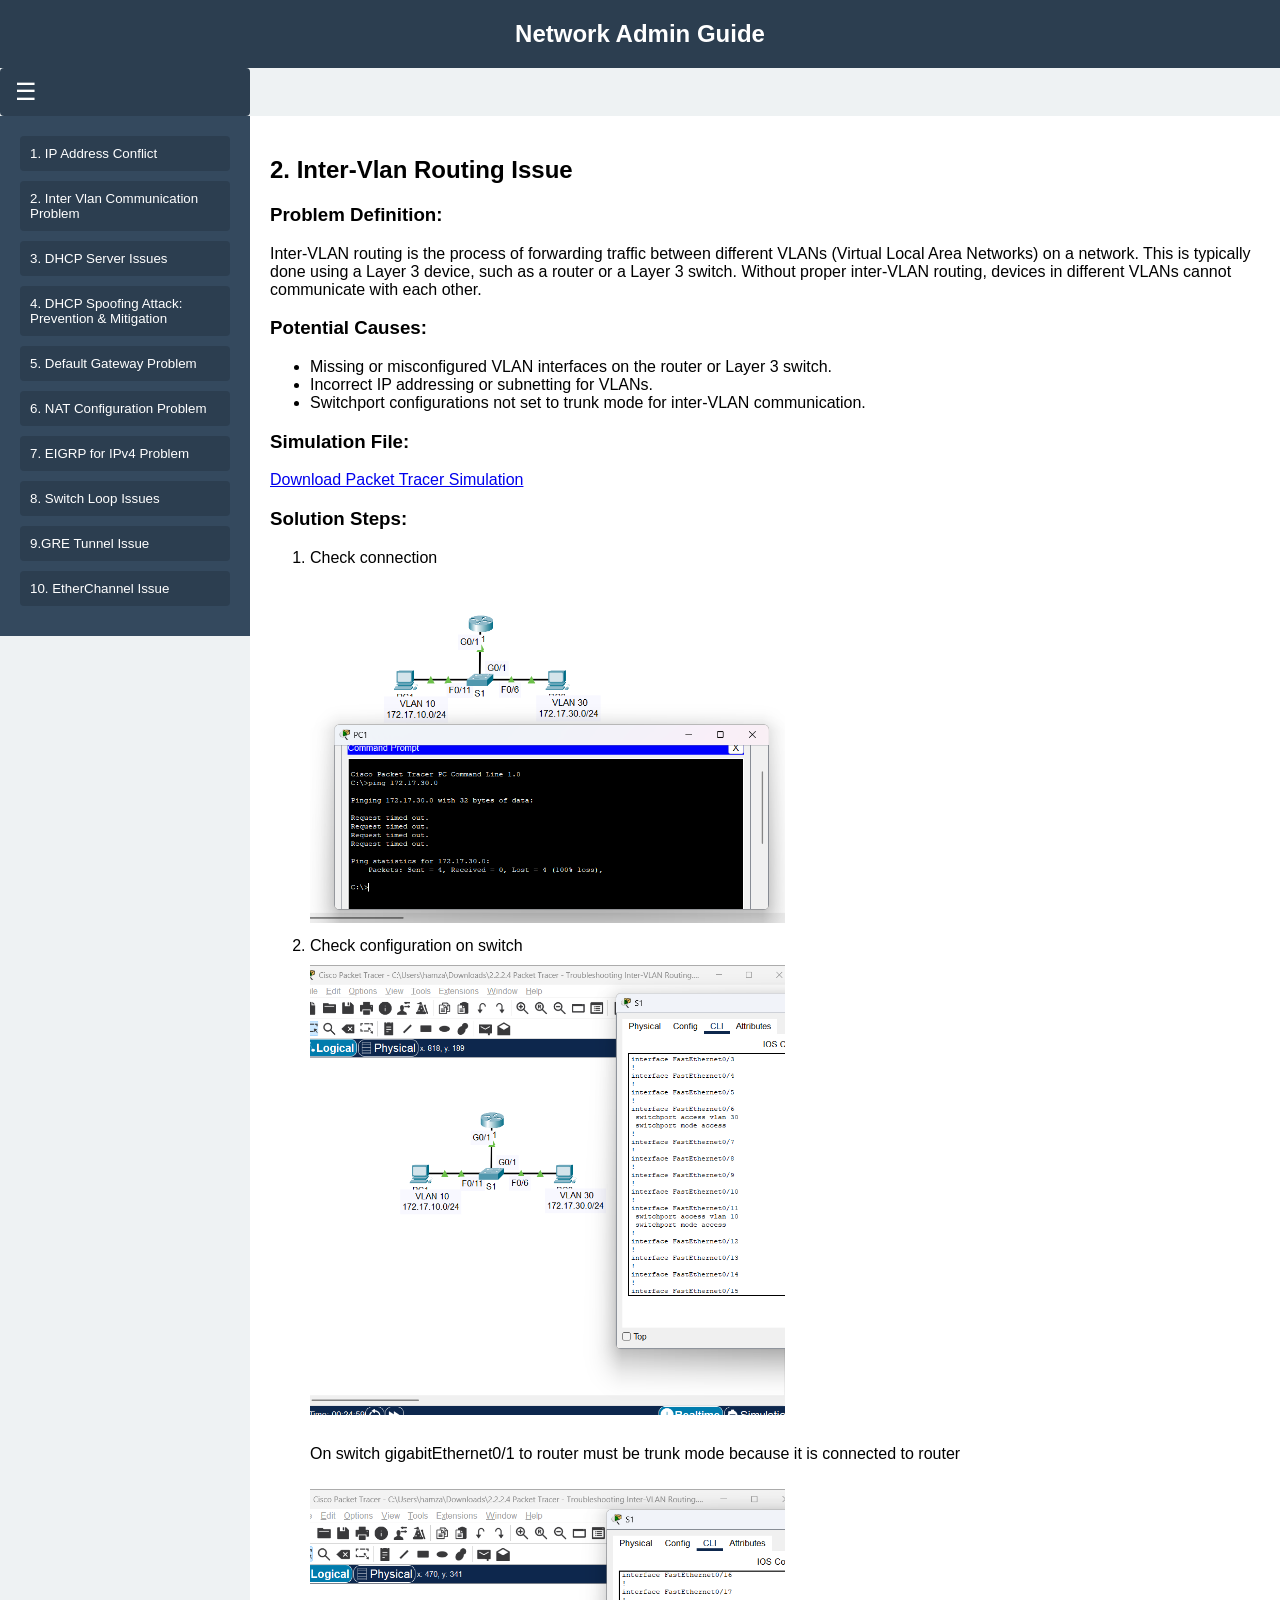
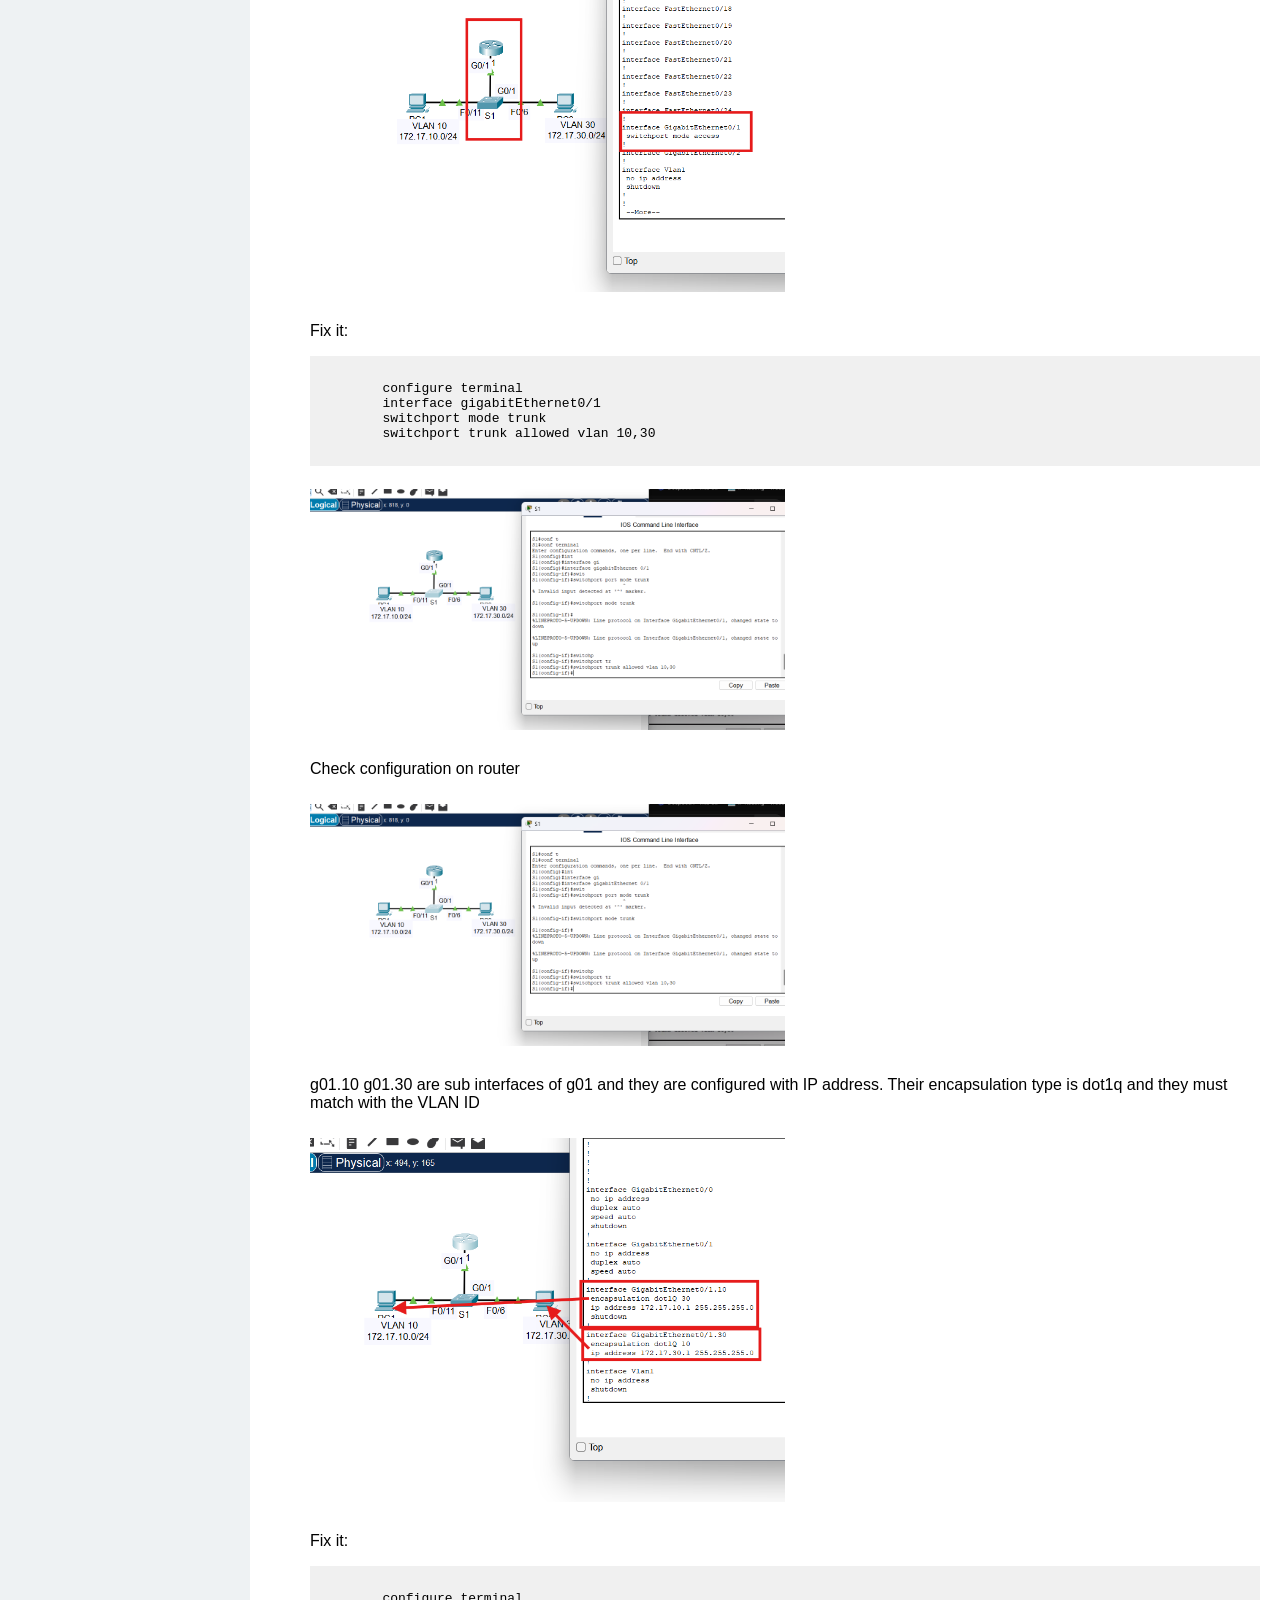
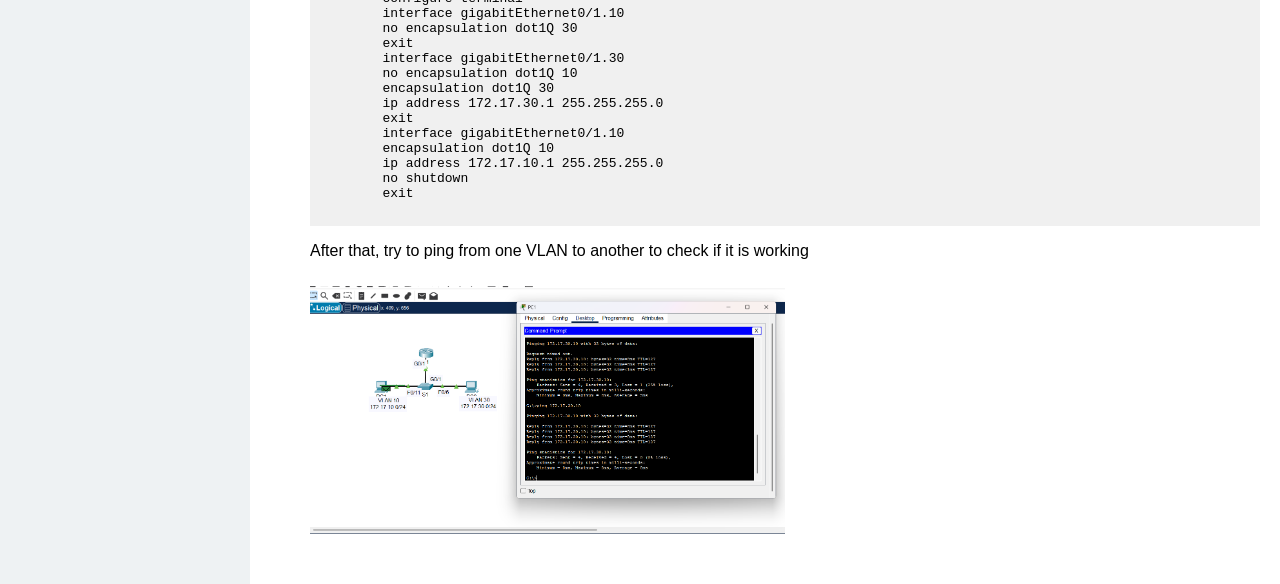
==== commit fb557bc9: "etherChannel issu resolution" ====
--- a/project_root/index.html
+++ b/project_root/index.html
@@ -11,8 +11,6 @@
 
 <header>Network Admin Guide</header>
 <button class="toggle-btn" onclick="toggleSidebar()">☰</button>
-
-
 <div class="container">
   <div class="sidebar" id="sidebar">
     <button onclick="toggleVisibility('ip-conflict')">1. IP Address Conflict</button>
@@ -24,7 +22,7 @@
     <button onclick="toggleVisibility('eigrp-issue')">7.  EIGRP for IPv4 Problem</button>
     <button onclick="toggleVisibility('switch-loop')">8. Switch Loop Issues</button>
     <button onclick="toggleVisibility('gre-issue')">9.GRE Tunnel Issue</button>
-    <button onclick="toggleVisibility('qos-issue')">10. QoS Configuration Issues</button>
+    <button onclick="toggleVisibility('etherChannel-issue')">10. EtherChannel Issue</button>
   </div>
 
   <div class="content">
@@ -1198,20 +1196,275 @@
         </li>
       </ol>
     </div>
-    <div id="qos-issue" class="problem-details" >
-      <h2>10. QoS Configuration Issues</h2>
+    <div id="etherChannel-issue" class="problem-details" >
+      <h2>10. EtherChannel Issue</h2>
       <h3>Problem Definition:</h3>
-      <p>Critical traffic experiences delays due to lack of QoS policies.</p>
+      <p>EtherChannel is a technology that allows multiple physical links
+         to be bundled into a single logical link for increased bandwidth and redundancy.
+          Misconfiguration of EtherChannel can lead to network performance issues, 
+          including packet loss, slow connectivity, or complete link failure.</p>
       <h3>Potential Causes:</h3>
       <ul>
-        <li>No QoS policies configured.</li>
-        <li>Incorrect prioritization of traffic.</li>
+        <li>Inconsistent configurations on bundled interfaces</li>
+        <li>Incorrect EtherChannel mode (e.g., active, passive, on)</li>
+        <li>Physical link issues or mismatched speed/duplex settings</li>
+        <li>VLAN mismatch on bundled interfaces</li>
+        <li>STP misconfiguration causing blocking of EtherChannel</li>
       </ul>
+
+      <h3>Simulation File:</h3>
+      <p>
+        <a href="simulations/etherchannel_issue.pka" download>Download Packet Tracer Simulation</a>
+      </p>
+      <h3>Port Channel Table</h3>
+      <table>
+        <thead>
+          <tr>
+            <th>Channel Group</th>
+            <th>Ports</th>
+            <th>Protocol</th>
+          </tr>
+        </thead>
+        <tbody>
+          <tr>
+            <td>1</td>
+            <td>
+              S1: G0/1, G0/2<br>
+              S2: G0/1, G0/2
+            </td>
+            <td>LACP active</td>
+          </tr>
+          <tr>
+            <td>2</td>
+            <td>
+              S2: G0/1, G0/2<br>
+              S4: G0/1, G0/2
+            </td>
+            <td>LACP active</td>
+          </tr>
+          <tr>
+            <td>3</td>
+            <td>
+              S1: F0/23, F0/24<br>
+              S2: F0/23, F0/24
+            </td>
+            <td>LACP active</td>
+          </tr>
+          <tr>
+            <td>4</td>
+            <td>
+              S3: F0/23, F0/24<br>
+              S4: F0/23, F0/24
+            </td>
+            <td>LACP active</td>
+          </tr>
+          <tr>
+            <td>5</td>
+            <td>
+              S1: F0/21, F0/22<br>
+              S4: F0/21, F0/22
+            </td>
+            <td>LACP active</td>
+          </tr>
+          <tr>
+            <td>6</td>
+            <td>
+              S2: F0/21, F0/22<br>
+              S3: F0/21, F0/22
+            </td>
+            <td>LACP active</td>
+          </tr>
+        </tbody>
+      </table>
+
+      <h3>Device Table</h3>
+      <table>
+        <thead>
+          <tr>
+            <th>Device</th>
+            <th>Group</th>
+            <th>Ports</th>
+          </tr>
+        </thead>
+        <tbody>
+          <tr>
+            <td>S1</td>
+            <td>1</td>
+            <td>G0/1, G0/2</td>
+          </tr>
+          <tr>
+            <td>S1</td>
+            <td>3</td>
+            <td>F0/23, F0/24</td>
+          </tr>
+          <tr>
+            <td>S1</td>
+            <td>5</td>
+            <td>F0/21, F0/22</td>
+          </tr>
+          <tr>
+            <td>S2</td>
+            <td>2</td>
+            <td>G0/1, G0/2</td>
+          </tr>
+          <tr>
+            <td>S2</td>
+            <td>3</td>
+            <td>F0/23, F0/24</td>
+          </tr>
+          <tr>
+            <td>S2</td>
+            <td>6</td>
+            <td>F0/21, F0/22</td>
+          </tr>
+          <tr>
+            <td>S3</td>
+            <td>1</td>
+            <td>G0/1, G0/2</td>
+          </tr>
+          <tr>
+            <td>S3</td>
+            <td>4</td>
+            <td>F0/23, F0/24</td>
+          </tr>
+          <tr>
+            <td>S3</td>
+            <td>6</td>
+            <td>F0/21, F0/22</td>
+          </tr>
+          <tr>
+            <td>S4</td>
+            <td>2</td>
+            <td>G0/1, G0/2</td>
+          </tr>
+          <tr>
+            <td>S4</td>
+            <td>4</td>
+            <td>F0/23, F0/24</td>
+          </tr>
+          <tr>
+            <td>S4</td>
+            <td>5</td>
+            <td>F0/21, F0/22</td>
+          </tr>
+        </tbody>
+      </table>
       <h3>Solution Steps:</h3>
       <ol>
-        <li>Implement QoS policies to prioritize critical traffic.</li>
-        <li>Verify and adjust traffic prioritization settings.</li>
+        <li>
+          <strong>Verify EtherChannel Status:</strong>
+          <ul>
+            <li>Use <code>show etherchannel summary</code> in exec mode on all switches to check the status of each port channel.</li>
+            <li>Look for port channels that are <strong>down</strong> or have mismatched protocols (e.g., LACP vs. PAgP).</li>
+            <li><strong>LACP (Link Aggregation Control Protocol)</strong> is an IEEE standard protocol
+               (802.3ad) used to automatically bundle multiple physical links into a single logical
+                channel for redundancy and increased bandwidth.</li>
+          </ul>
+        </li>
+        <li>
+          <strong>Ensure Consistent Protocols:</strong>
+          <ul>
+            <li>
+              <strong>Port Channel 1:</strong> One of the switches is not using LACP.<br>
+              <img src="images/etherchannel/issue_pc1.png" alt="EtherChannel Summary" style="width: 100%; max-width: 600px;">
+            </li>
+            <li>
+              <strong>Port Channel 2:</strong> No problem.<br>
+              <img src="images/etherchannel/issue_pc2.png" alt="EtherChannel Summary" style="width: 100%; max-width: 600px;">
+            </li>
+            <li>
+              <strong>Port Channel 3:</strong> No problem.<br>
+              <img src="images/etherchannel/issue_pc3.png" alt="EtherChannel Summary" style="width: 100%; max-width: 600px;">
+            </li>
+            <li>
+              <strong>Port Channel 4:</strong> One of the switches is not using LACP.<br>
+              <img src="images/etherchannel/issue_pc4.png" alt="EtherChannel Summary" style="width: 100%; max-width: 600px;">
+            </li>
+            <li>
+              <strong>Port Channel 5:</strong> One switch has not defined the port channel.<br>
+              <img src="images/etherchannel/issue_pc5.png" alt="EtherChannel Summary" style="width: 100%; max-width: 600px;">
+            </li>
+            <li>
+              <strong>Port Channel 6:</strong> One of the switches is not using LACP.<br>
+              <img src="images/etherchannel/issue_pc6.png" alt="EtherChannel Summary" style="width: 100%; max-width: 600px;">
+            </li>
+          </ul>
+          <ul>
+            <li>All EtherChannels in this scenario should use <strong>LACP active</strong> mode on both ends.</li>
+            <li>If a port channel is using PAgP or another mode, remove and reconfigure it with LACP active.</li>
+            <li>
+              <pre><code>
+      no interface port-channel X
+      interface range [interfaces]
+      channel-group X mode active
+      no shutdown
+      interface port-channel X
+      switchport mode trunk
+              </code></pre>
+            </li>
+            <li>If a port channel is not defined, configure it using the appropriate channel-group commands on both switches.</li>
+            <li>
+              <pre><code>
+      interface range [interfaces]
+      channel-group X mode active
+      no shutdown
+      interface port-channel X
+      switchport mode trunk
+              </code></pre>
+            </li>
+          </ul>
+        </li>
+        <li>
+          <strong>Check and Correct Port Assignments:</strong>
+          <ul>
+            <li>Ensure only the correct interfaces are assigned to each port channel as per the topology chart.</li>
+            <li>Remove any extra interfaces from the group if present.</li>
+          </ul>
+        </li>
+        <li>
+          <strong>Set Trunking Mode:</strong>
+          <ul>
+            <li>All port channels and their member interfaces should be set to <code>switchport mode trunk</code>.</li>
+            <li>Check with <code>show run</code> and correct any that are in access mode.</li>
+            <img src="images/etherchannel/issue_trunk.png" alt="EtherChannel Trunk" style="width: 100%; max-width: 600px;">
+            <li>Use the following commands to set trunking mode:</li>
+            <li>
+              <pre><code>
+      interface port-channel X
+      switchport mode trunk
+              </code></pre>
+            </li>
+          </ul>
+        </li>
+        <li>
+          <strong>Enable Interfaces:</strong>
+          <ul>
+            <li>After removing/re-adding interfaces, use <code>no shutdown</code> to bring them up.</li>
+          </ul>
+        </li>
+        <li>
+          <strong>Verify Operation:</strong>
+          <ul>
+            <li>Use <code>show etherchannel summary</code> to confirm all port channels are <strong>up</strong> and using <strong>LACP</strong>.</li>
+            <li>Look for <code>SU</code> (Layer 2, up) and <code>P</code> (port is bundled) in the output.</li>
+          </ul>
+        </li>
+        <li>
+          <strong>Check for Redundancy and Loops:</strong>
+          <ul>
+            <li>STP should block redundant links to prevent loops. Use <code>show spanning-tree</code> to verify.</li>
+          </ul>
+        </li>
       </ol>
+      <h3>Verification:</h3>
+      <ul>
+        <li><code>show etherchannel summary</code> – Check status and protocol</li>
+        <li><code>show run</code> – Confirm trunking mode</li>
+        <li><code>show interfaces status</code> – Ensure interfaces are up</li>
+      </ul>
+      <div class="note">
+        <strong>Note:</strong> All EtherChannels must use the same protocol and mode on both ends. Always verify trunking and interface status after changes.
+      </div>
     </div>
   </div>
 </div>
--- a/project_root/css/style.css
+++ b/project_root/css/style.css
@@ -64,9 +64,10 @@
     box-shadow: 0 2px 8px rgba(0,0,0,0.1);
   }
   .toggle-btn {
-  position: fixed;
+  position: sticky;
   top: 20px;
-  left: 20px;
+  left: 0; /* Sola hizala */
+  margin-left: 0; /* Ekstra boşluk olmasın */
   background-color: #2c3e50;
   color: white;
   border: none;
@@ -75,6 +76,10 @@
   cursor: pointer;
   border-radius: 4px;
   z-index: 1100;
+  width: 250px; /* Sidebar genişliğiyle aynı */
+  box-sizing: border-box;
+  display: block;
+  text-align: left; /* Simgesi solda olsun */
 }
 
 
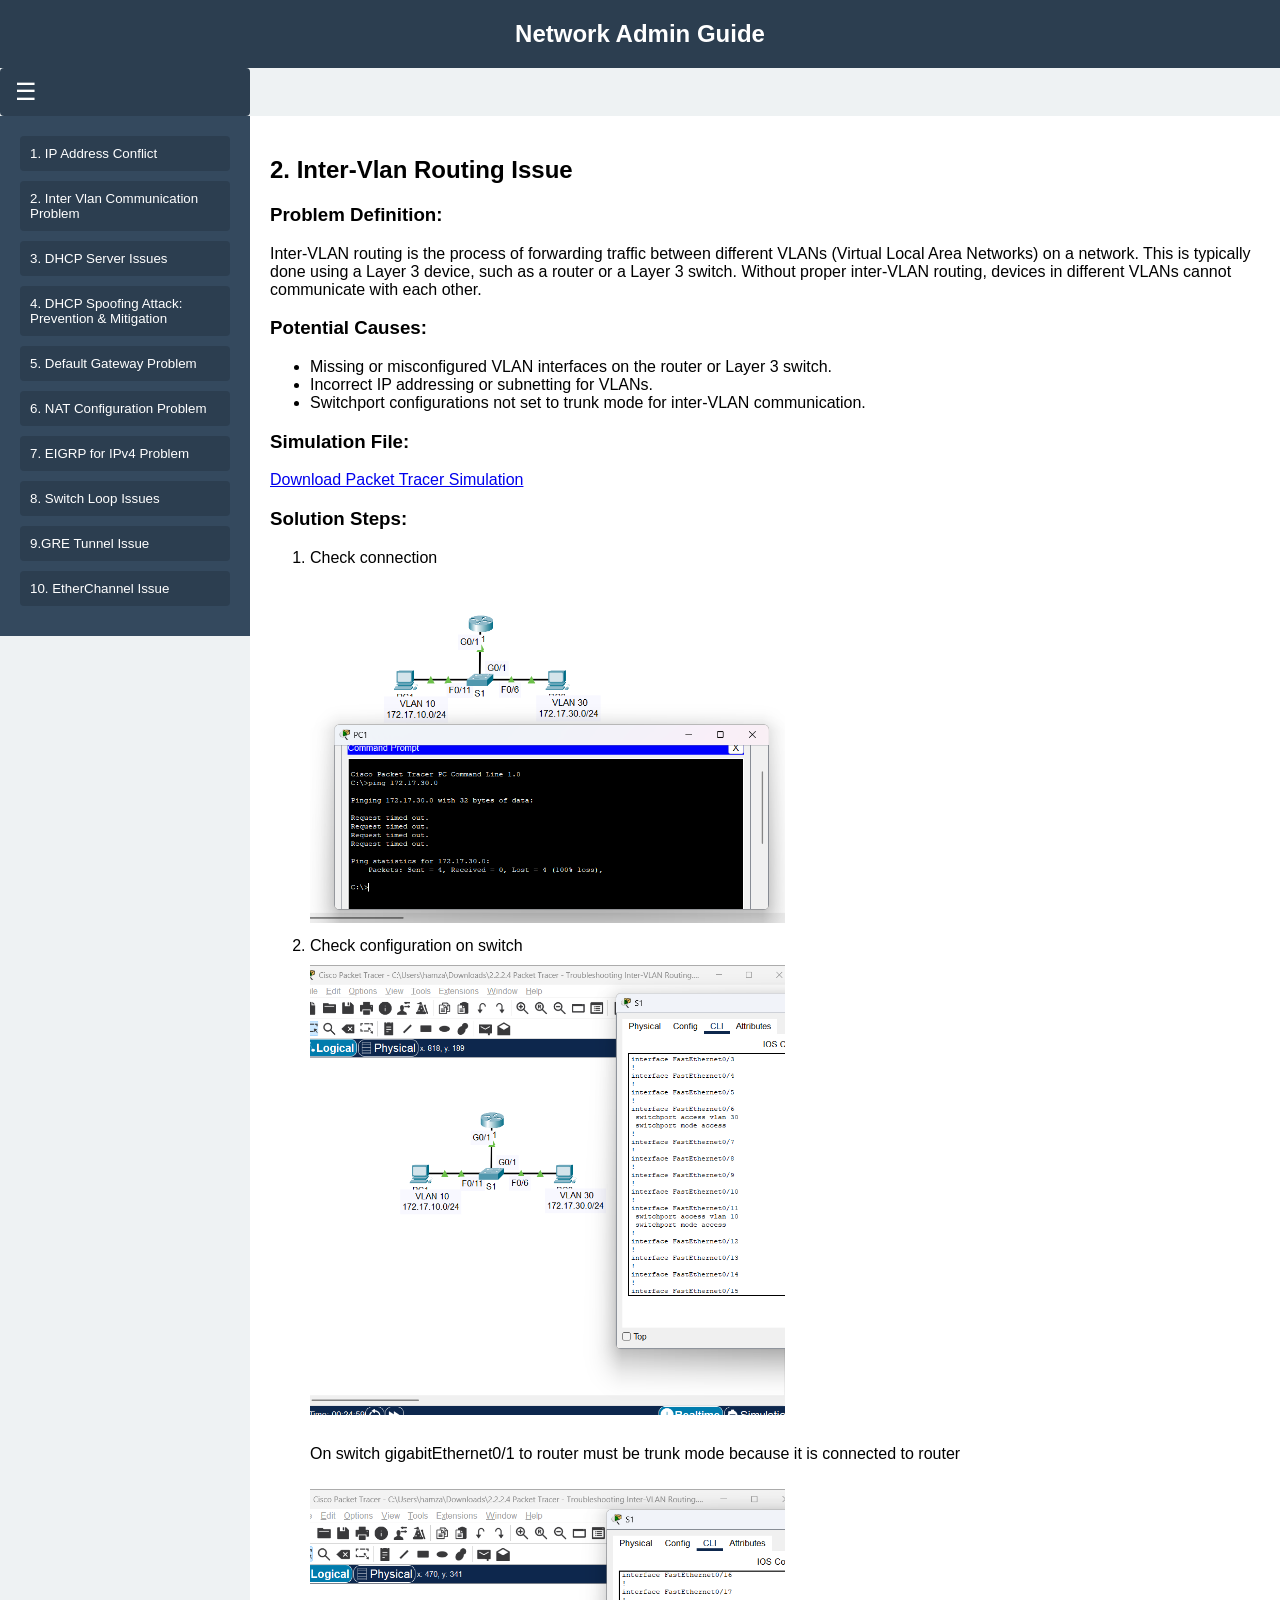
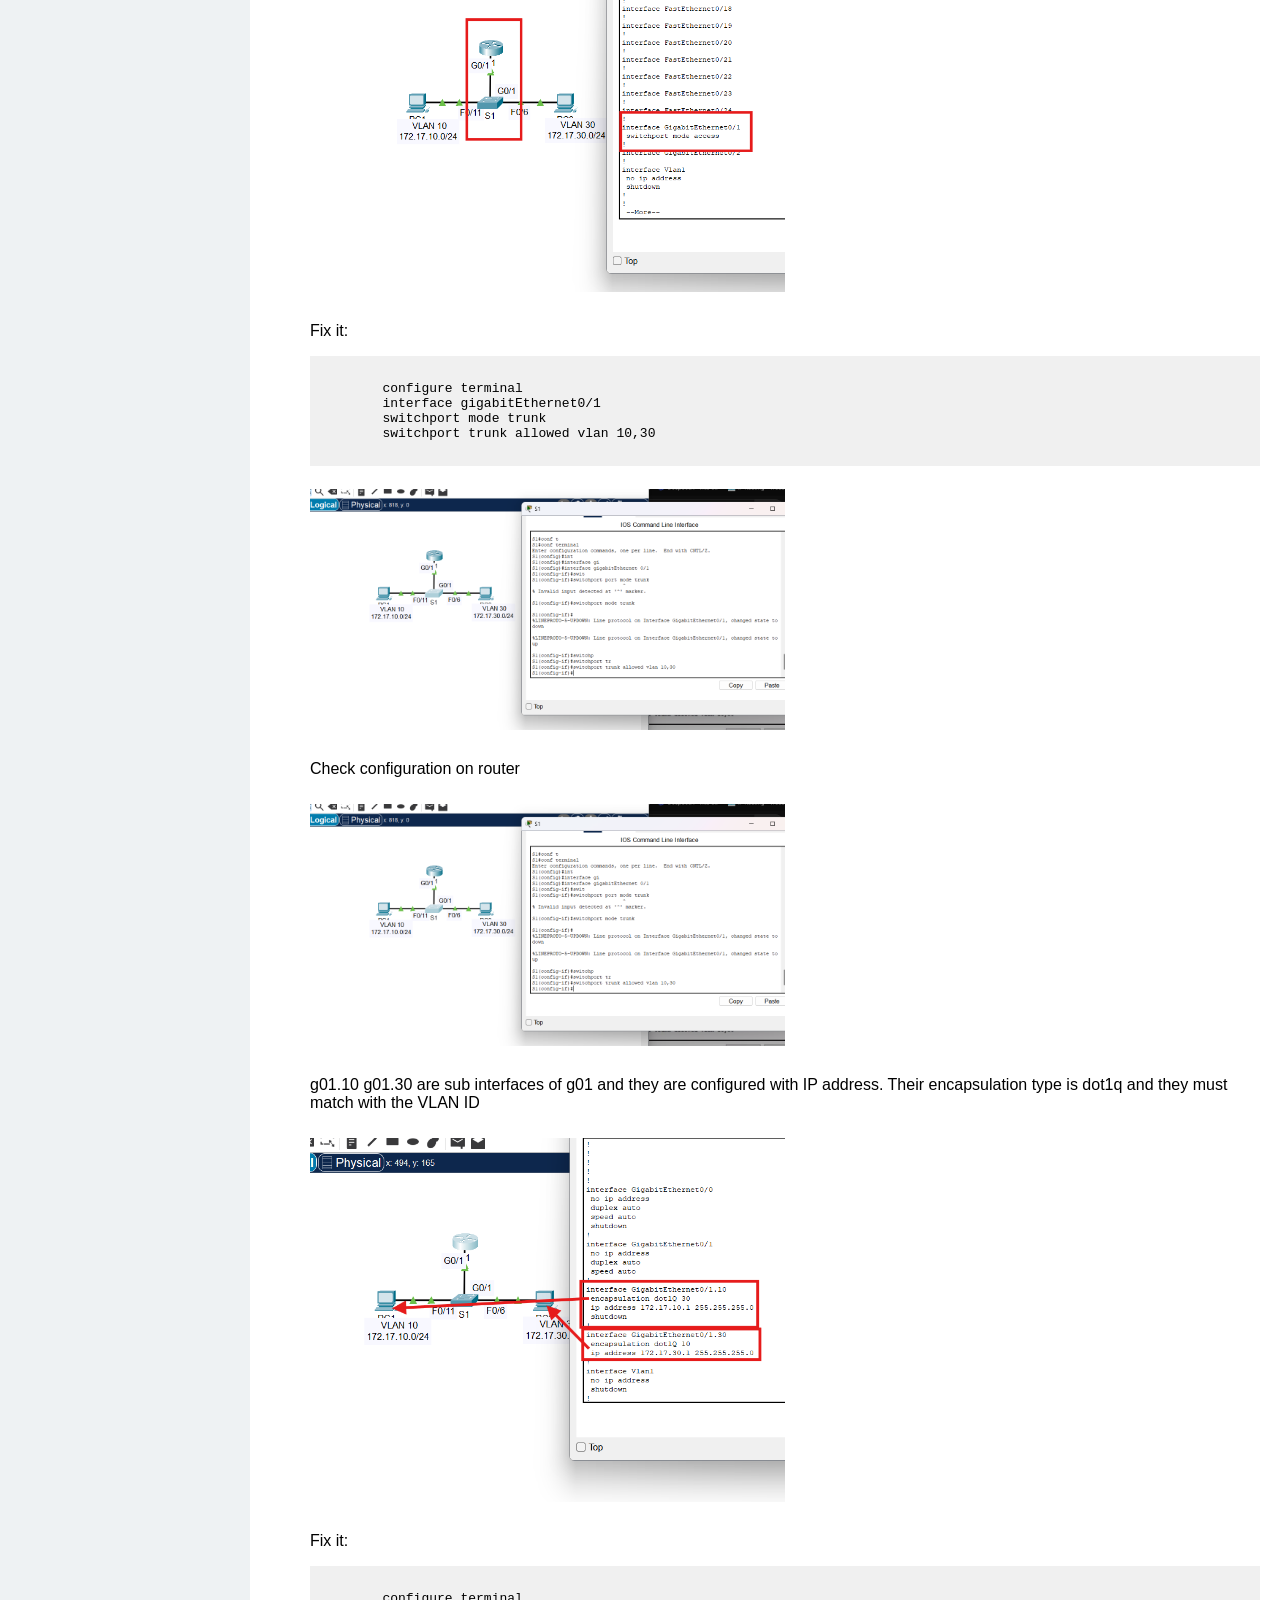
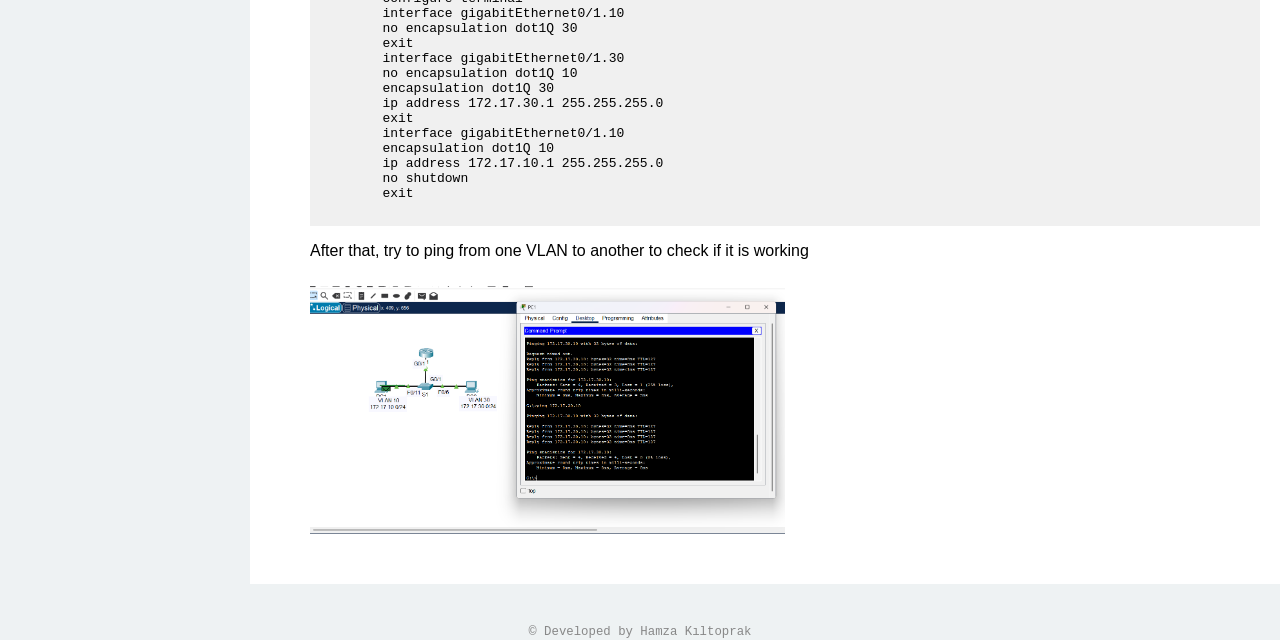
==== commit 5c2a2ac3: "." ====
--- a/project_root/index.html
+++ b/project_root/index.html
@@ -1471,8 +1471,9 @@
 
 <script src="js/main.js"></script>
 
-
-
+<footer style="text-align:center; margin-top:40px; font-size:0.95em; color:#888;">
+  <span style="font-size:1.1em;">&copy;</span> Developed by Hamza Kıltoprak
+</footer>
 </body>
 </html>
 
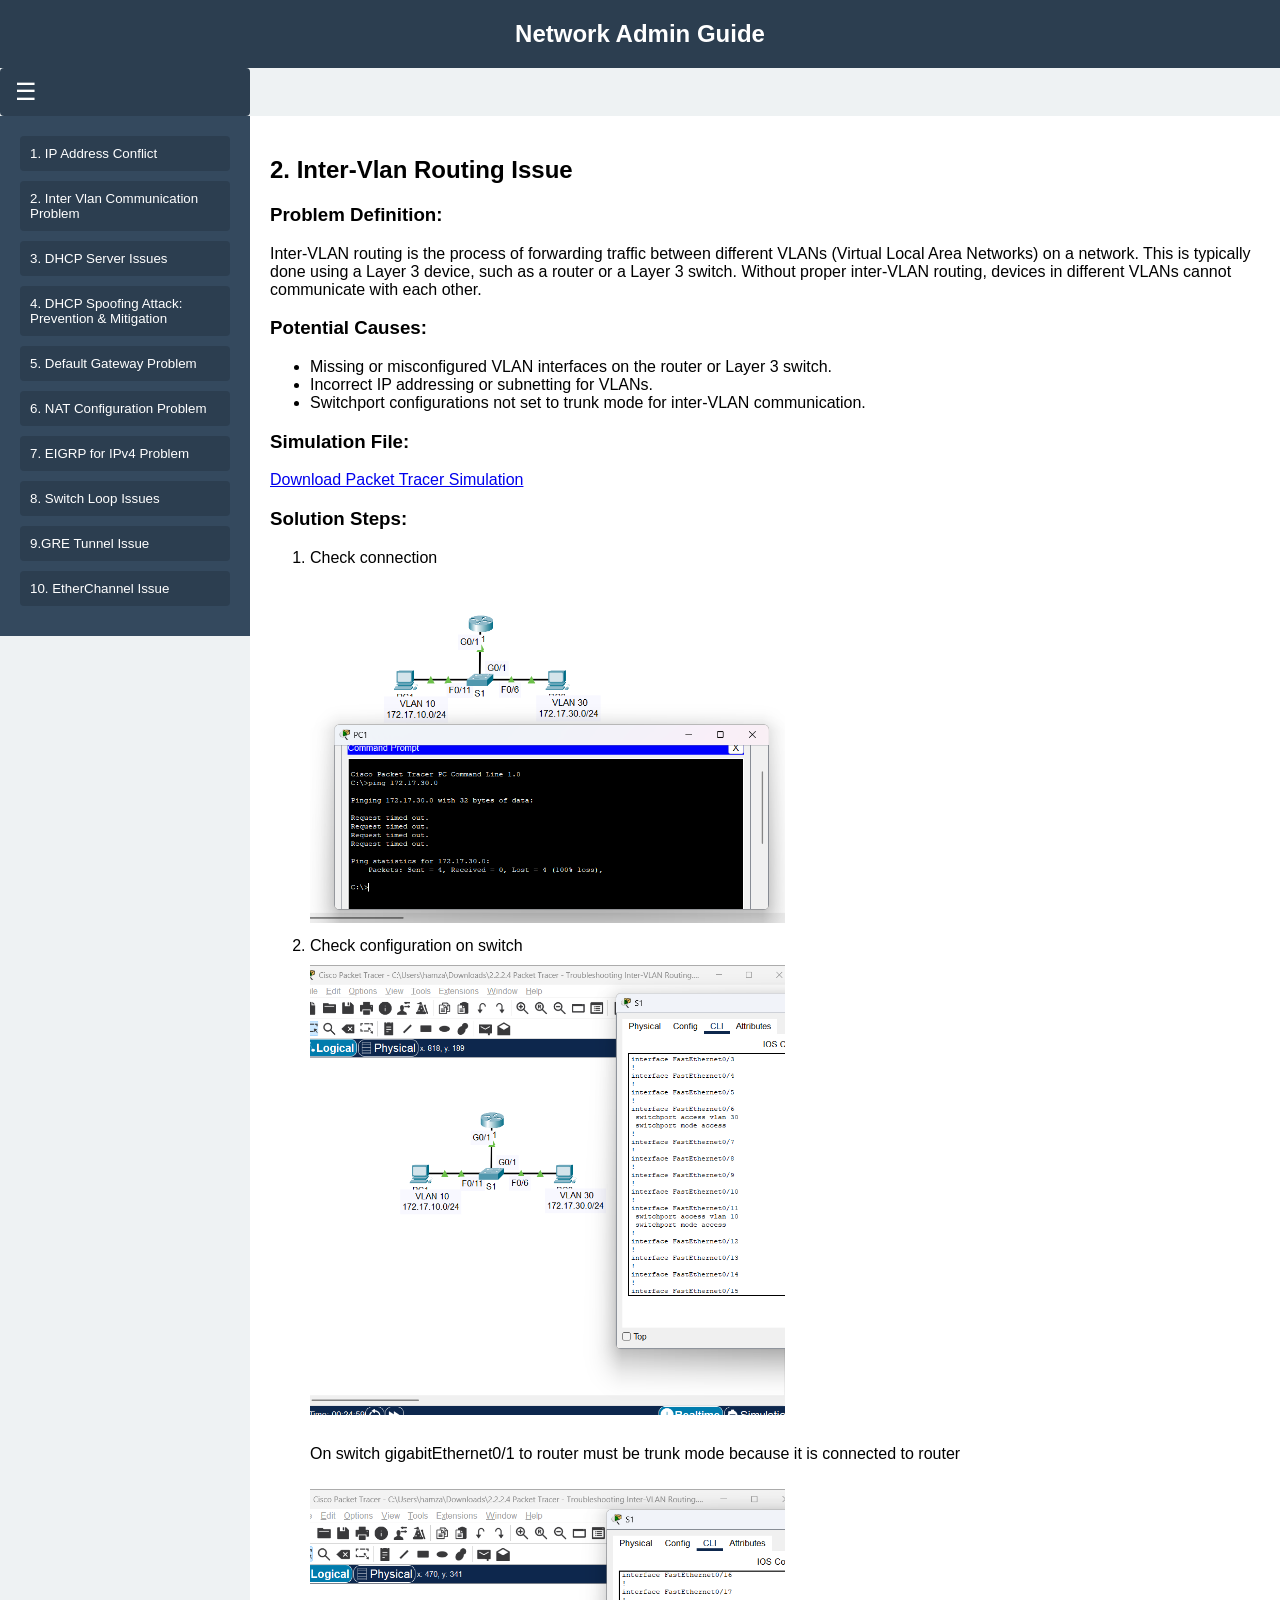
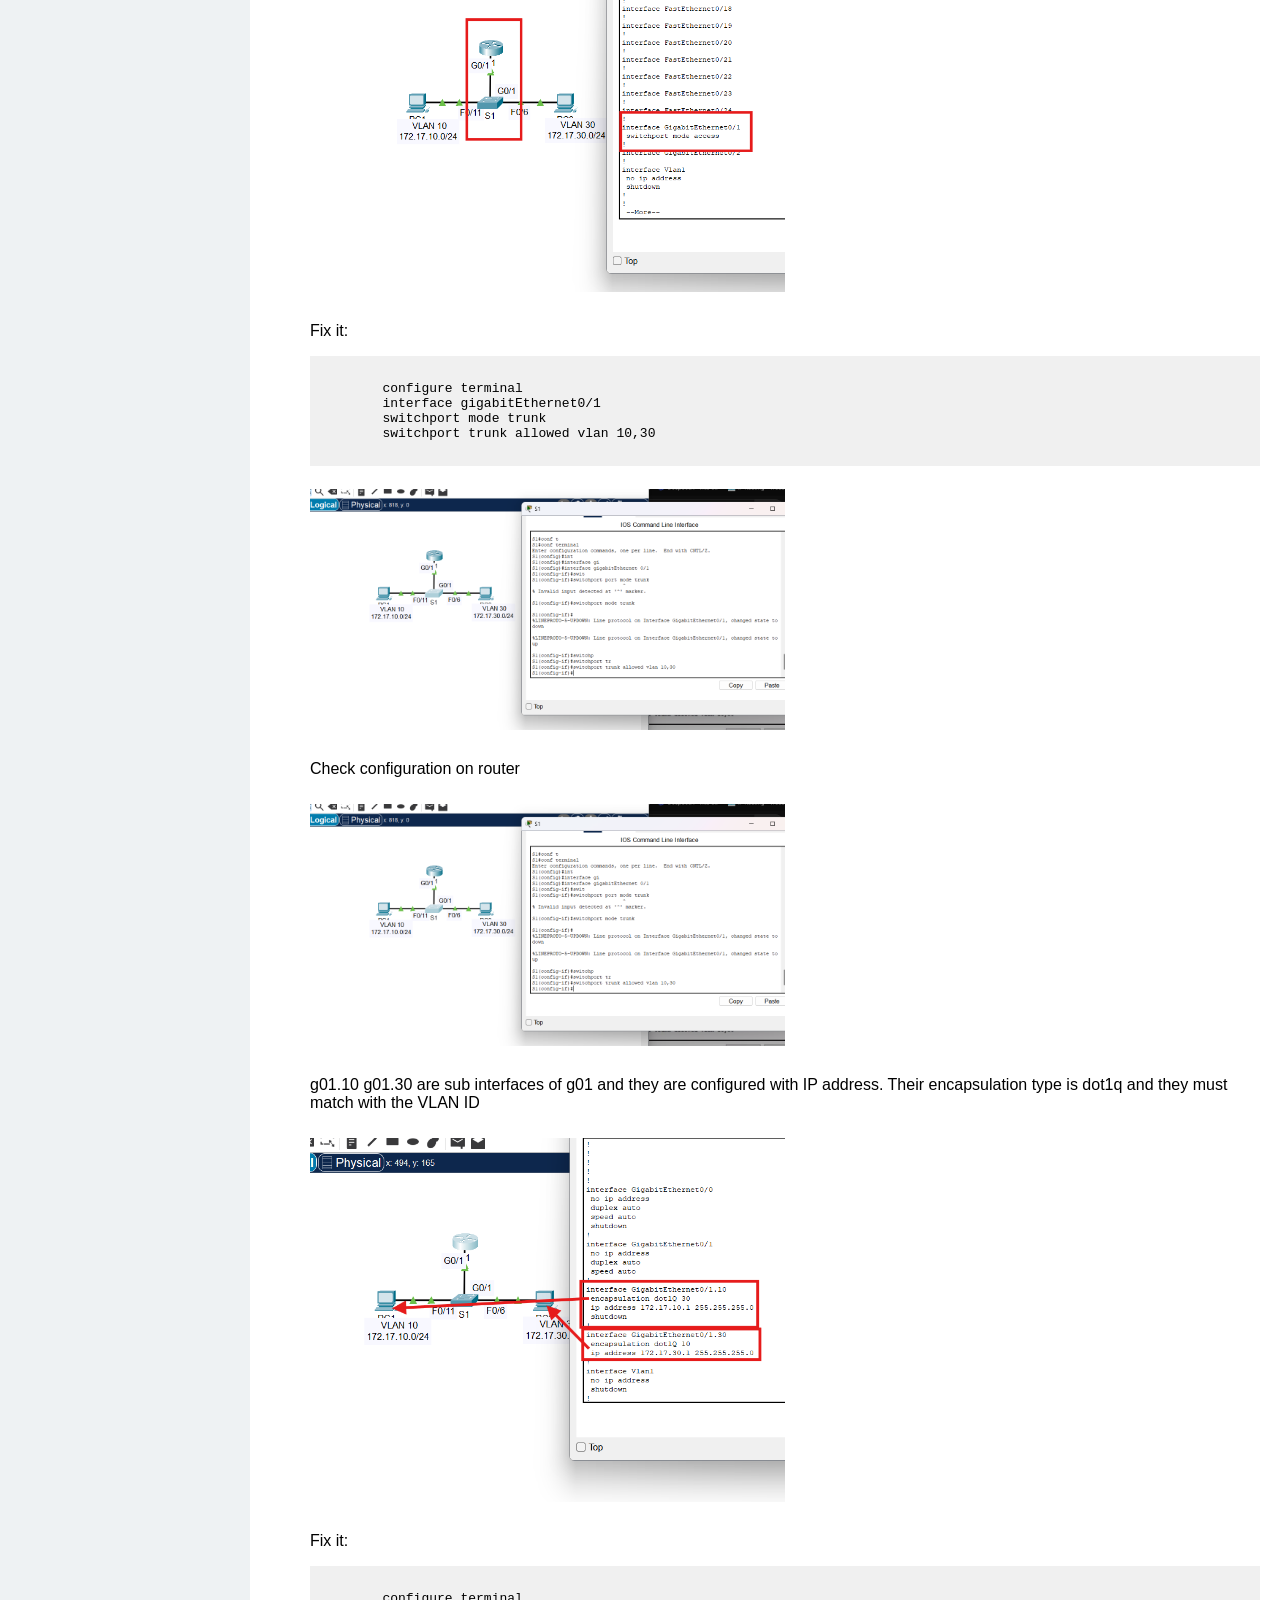
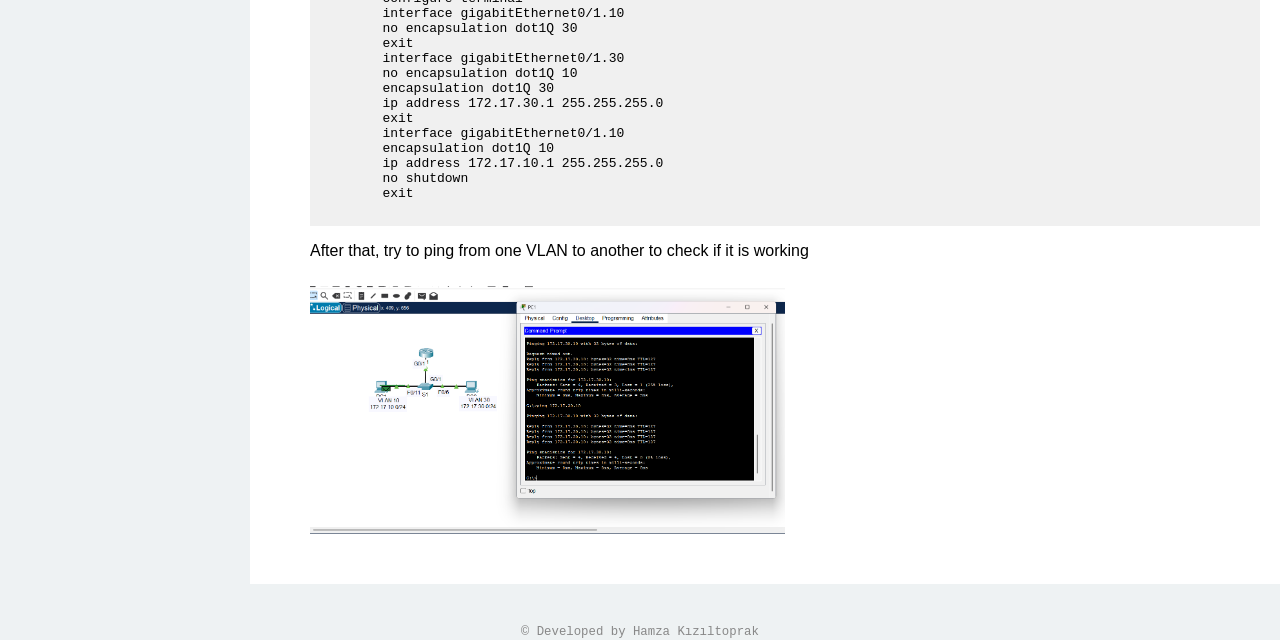
==== commit a3555199: "." ====
--- a/project_root/index.html
+++ b/project_root/index.html
@@ -1472,7 +1472,7 @@
 <script src="js/main.js"></script>
 
 <footer style="text-align:center; margin-top:40px; font-size:0.95em; color:#888;">
-  <span style="font-size:1.1em;">&copy;</span> Developed by Hamza Kıltoprak
+  <span style="font-size:1.1em;">&copy;</span> Developed by Hamza Kızıltoprak
 </footer>
 </body>
 </html>
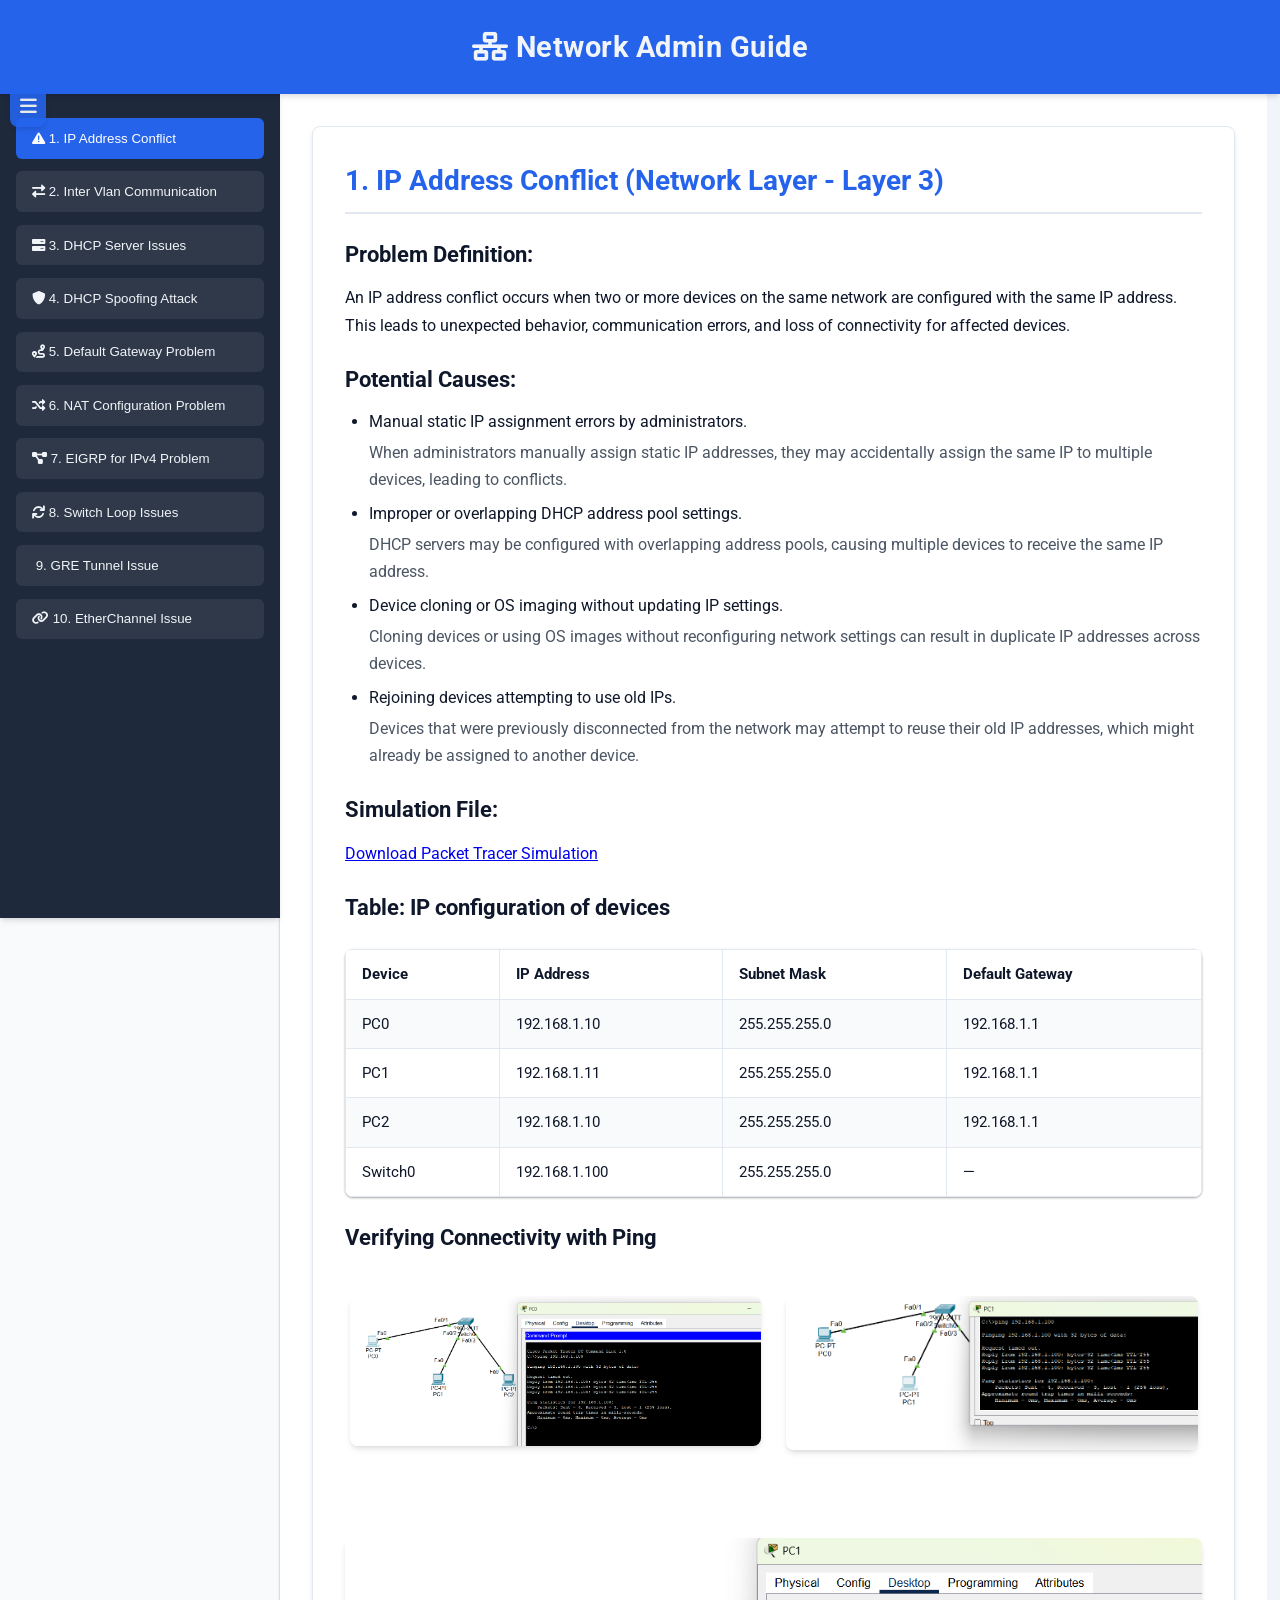
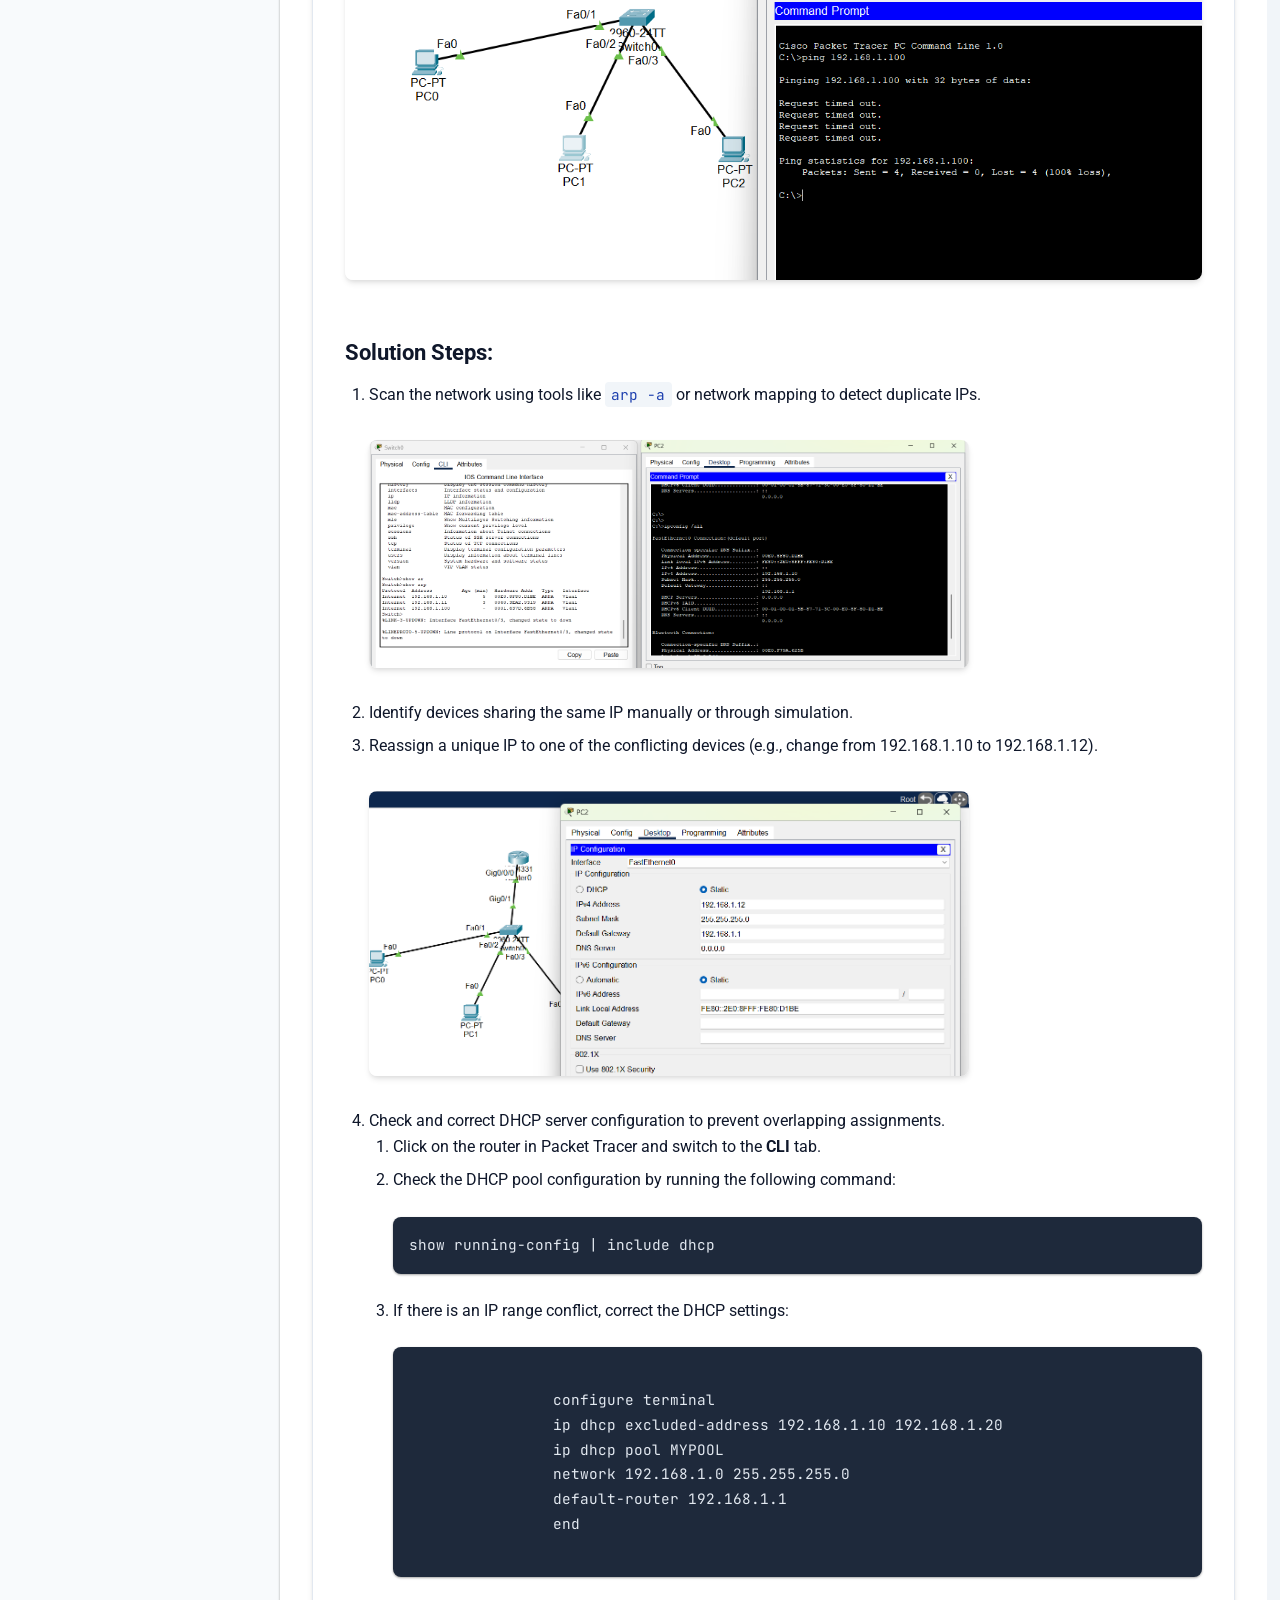
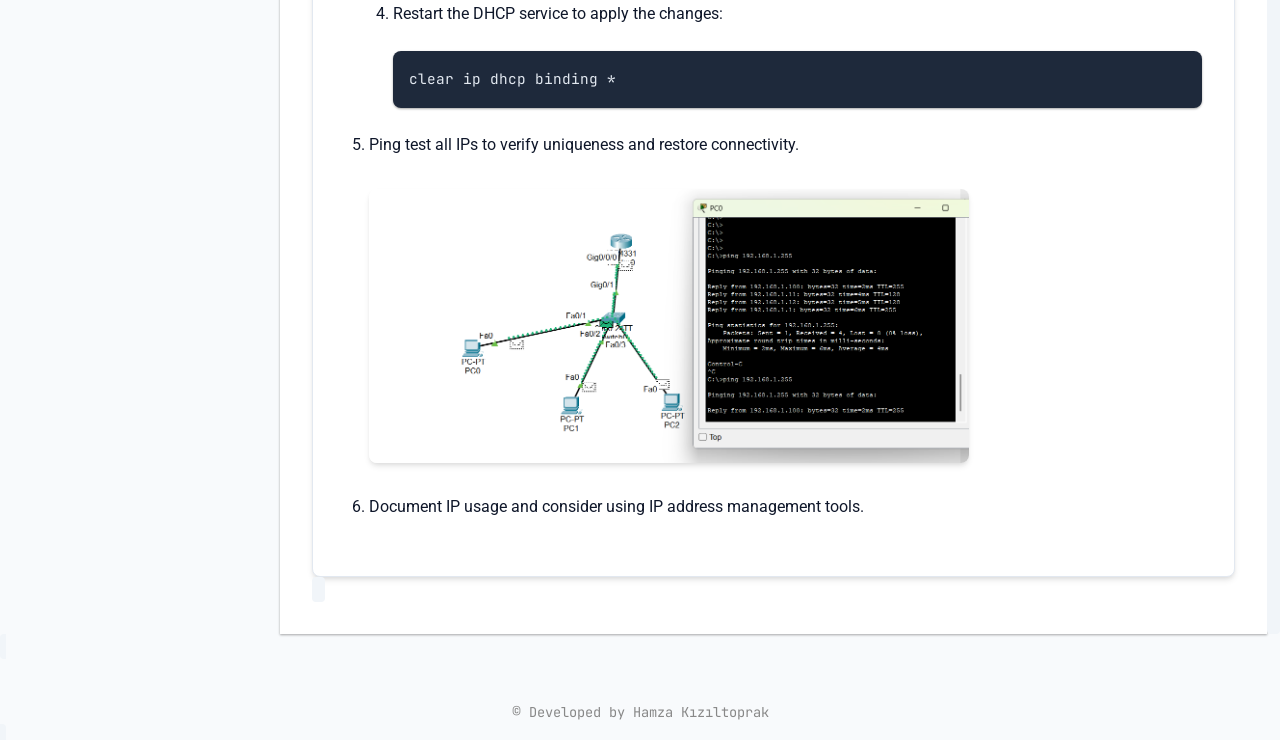
==== commit 8db07327: "." ====
--- a/project_root/index.html
+++ b/project_root/index.html
@@ -3,30 +3,51 @@
 <head>
   <meta charset="UTF-8" />
   <meta name="viewport" content="width=device-width, initial-scale=1.0"/>
-  <title>  Final Design Project-Network Admin Guide</title>
+  <title>Network Admin Guide - Networking Troubleshooting</title>
   <link rel="stylesheet" href="css/style.css">
-  
+  <link rel="stylesheet" href="https://cdnjs.cloudflare.com/ajax/libs/font-awesome/6.0.0/css/all.min.css">
 </head>
 <body>
 
-<header>Network Admin Guide</header>
-<button class="toggle-btn" onclick="toggleSidebar()">☰</button>
+<header>
+  <i class="fas fa-network-wired"></i> Network Admin Guide
+</header>
+<button class="toggle-btn" onclick="toggleSidebar()"><i class="fas fa-bars"></i></button>
 <div class="container">
   <div class="sidebar" id="sidebar">
-    <button onclick="toggleVisibility('ip-conflict')">1. IP Address Conflict</button>
-    <button onclick="toggleVisibility('Inter_vlan_communication_problem')">2. Inter Vlan Communication Problem</button>
-    <button onclick="toggleVisibility('dhcp-issue')">3. DHCP Server Issues</button>
-    <button onclick="toggleVisibility('dhcp-spoofing')">4. DHCP Spoofing Attack: Prevention & Mitigation</button>
-    <button onclick="toggleVisibility('default-gateway-issue')">5. Default Gateway Problem</button>
-    <button onclick="toggleVisibility('nat-issue')">6. NAT Configuration Problem</button>
-    <button onclick="toggleVisibility('eigrp-issue')">7.  EIGRP for IPv4 Problem</button>
-    <button onclick="toggleVisibility('switch-loop')">8. Switch Loop Issues</button>
-    <button onclick="toggleVisibility('gre-issue')">9.GRE Tunnel Issue</button>
-    <button onclick="toggleVisibility('etherChannel-issue')">10. EtherChannel Issue</button>
-  </div>
+    <button onclick="toggleVisibility('ip-conflict')" id="ip-conflict-btn">
+      <i class="fas fa-exclamation-triangle"></i> 1. IP Address Conflict
+    </button>
+    <button onclick="toggleVisibility('Inter_vlan_communication_problem')" id="Inter_vlan_communication_problem-btn">
+      <i class="fas fa-exchange-alt"></i> 2. Inter Vlan Communication 
+    </button>
+    <button onclick="toggleVisibility('dhcp-issue')" id="dhcp-issue-btn">
+      <i class="fas fa-server"></i> 3. DHCP Server Issues
+    </button>
+    <button onclick="toggleVisibility('dhcp-spoofing')" id="dhcp-spoofing-btn">
+      <i class="fas fa-shield-alt"></i> 4. DHCP Spoofing Attack
+    </button>
+    <button onclick="toggleVisibility('default-gateway-issue')" id="default-gateway-issue-btn">
+      <i class="fas fa-route"></i> 5. Default Gateway Problem
+    </button>
+    <button onclick="toggleVisibility('nat-issue')" id="nat-issue-btn">
+      <i class="fas fa-random"></i> 6. NAT Configuration Problem
+    </button>
+    <button onclick="toggleVisibility('eigrp-issue')" id="eigrp-issue-btn">
+      <i class="fas fa-project-diagram"></i> 7. EIGRP for IPv4 Problem
+    </button>
+    <button onclick="toggleVisibility('switch-loop')" id="switch-loop-btn">
+      <i class="fas fa-sync"></i> 8. Switch Loop Issues
+    </button>
+    <button onclick="toggleVisibility('gre-issue')" id="gre-issue-btn">
+      <i class="fas fa-tunnel"></i> 9. GRE Tunnel Issue
+    </button>
+    <button onclick="toggleVisibility('etherChannel-issue')" id="etherChannel-issue-btn">
+      <i class="fas fa-link"></i> 10. EtherChannel Issue
+    </button>  </div>
 
   <div class="content">
-    
+    <script src="js/main.js"></script>
     <div id="ip-conflict" class="problem-details"  >
         <h2>1. IP Address Conflict (Network Layer - Layer 3)</h2>
 
@@ -88,19 +109,17 @@
             <td>255.255.255.0</td>
             <td>—</td>
         </tr>
-        </table>
-
-        <h3>Verifying Connectivity with Ping</h3>
-        <div style="display: flex; flex-wrap: wrap; justify-content: space-around; margin-top: 10px;">
-        <div style="flex: 0 0 48%; max-width: 48%;">
-        <img src="images/ipconf/ip_conflict_1.png" alt="IP Conflict Simulation" style="width: 100%;">
-        </div>
-        <div style="flex: 0 0 48%; max-width: 48%;">
-        <img src="images/ipconf/ip_conflict_2.png" alt="IP Conflict Simulation" style="width: 100%;">
-        </div>
-        <div style="flex: 0 0 100%; max-width: 100%; margin-top: 20px;">
-        <img src="images/ipconf/ip_conflict_3.png" alt="IP Conflict Simulation" style="width: 100%; max-width: 600px; display: block; margin: 0 auto;">
-        </div>
+        </table>        <h3>Verifying Connectivity with Ping</h3>
+        <div class="image-grid">
+          <div class="image-grid-item">
+            <img src="images/ipconf/ip_conflict_1.png" alt="IP Conflict Simulation">
+          </div>
+          <div class="image-grid-item">
+            <img src="images/ipconf/ip_conflict_2.png" alt="IP Conflict Simulation">
+          </div>
+          <div class="image-grid-full">
+            <img src="images/ipconf/ip_conflict_3.png" alt="IP Conflict Simulation">
+          </div>
         </div>
 
         <h3>Solution Steps:</h3>
--- a/project_root/css/style.css
+++ b/project_root/css/style.css
@@ -1,130 +1,341 @@
+@import url('https://fonts.googleapis.com/css2?family=Roboto:wght@300;400;500;700&display=swap');
+@import url('https://fonts.googleapis.com/css2?family=JetBrains+Mono:wght@400;500&display=swap');
+
+:root {
+  --primary-color: #2563eb;
+  --primary-dark: #1e40af;
+  --secondary-color: #3b82f6;
+  --dark-bg: #1e293b;
+  --light-bg: #f8fafc;
+  --text-dark: #0f172a;
+  --text-light: #f1f5f9;
+  --border-color: #e2e8f0;
+  --hover-bg: #dbeafe;
+  --shadow-sm: 0 1px 3px rgba(0,0,0,0.12), 0 1px 2px rgba(0,0,0,0.24);
+  --shadow-md: 0 4px 6px -1px rgba(0, 0, 0, 0.1), 0 2px 4px -1px rgba(0, 0, 0, 0.06);
+  --shadow-lg: 0 10px 15px -3px rgba(0, 0, 0, 0.1), 0 4px 6px -2px rgba(0, 0, 0, 0.05);
+}
+
+* {
+  box-sizing: border-box;
+  margin: 0;
+  padding: 0;
+}
+
 body {
-    margin: 0;
-    font-family: Arial, sans-serif;
-    background-color: #eef2f3;
-  }
-  header {
-    background-color: #2c3e50;
-    color: white;
-    padding: 20px;
-    text-align: center;
-    font-size: 24px;
-    font-weight: bold;
-  }
-  .container {
-    display: flex;
-    min-height: 100vh;
-  }
-  .sidebar {
-    width: 250px;
-    background-color: #34495e;
-    padding: 20px;
-    box-sizing: border-box;
-    position: sticky;
-    top: 0;
-    align-self: flex-start;
-    height: fit-content;
-    z-index: 1000;
-    transition: transform 0.3s ease;
-
-  }
-  .sidebar button {
-    display: block;
-    width: 100%;
-    margin-bottom: 10px;
-    padding: 10px;
-    background-color: #2c3e50;
-    color: white;
-    border: none;
-    text-align: left;
-    cursor: pointer;
-    border-radius: 4px;
-    transition: background 0.3s;
-  }
-  .sidebar button:hover {
-    background-color: #1abc9c;
-    transition: width 0.3s ease, padding 0.3s ease;
-    overflow: hidden;
-
-  }
-  .content {
-    flex: 1;
-    padding: 20px;
-    background-color: #fff;
-    overflow-y: auto;
-    transition: margin-left 0.3s ease;
-
-  }
-  .problem-details {
-    display: none;
-    border: 1px solid #ccc;
-    padding: 20px;
-    background: #fafafa;
-    border-radius: 8px;
-    box-shadow: 0 2px 8px rgba(0,0,0,0.1);
-  }
-  .toggle-btn {
+  margin: 0;
+  font-family: 'Roboto', Arial, sans-serif;
+  background-color: var(--light-bg);
+  line-height: 1.6;
+  color: var(--text-dark);
+}
+
+header {
+  background-color: var(--primary-color);
+  color: var(--text-light);
+  padding: 1.5rem;
+  text-align: center;
+  font-size: 1.8rem;
+  font-weight: 700;
+  letter-spacing: 0.5px;
+  box-shadow: var(--shadow-md);
   position: sticky;
-  top: 20px;
-  left: 0; /* Sola hizala */
-  margin-left: 0; /* Ekstra boşluk olmasın */
-  background-color: #2c3e50;
+  top: 0;
+  z-index: 1000;
+}
+
+.container {
+  display: flex;
+  min-height: calc(100vh - 76px); /* header yüksekliğini çıkarın */
+}
+
+.sidebar {
+  width: 280px;
+  background-color: var(--dark-bg);
+  padding: 1.5rem 1rem;
+  box-sizing: border-box;
+  position: sticky;
+  top: 76px; /* header yüksekliğine göre */
+  height: calc(100vh - 76px);
+  overflow-y: auto;
+  z-index: 900;
+  box-shadow: var(--shadow-md);
+  transition: transform 0.3s ease, width 0.3s ease;
+  }
+
+.sidebar button {
+  display: block;
+  width: 100%;
+  margin-bottom: 0.8rem;
+  padding: 0.8rem 1rem;
+  background-color: rgba(255, 255, 255, 0.08);
+  color: var(--text-light);
+  border: none;
+  text-align: left;
+  cursor: pointer;
+  border-radius: 6px;
+  font-weight: 500;
+  position: relative;
+  overflow: hidden;
+  transition: all 0.2s ease;
+}
+
+.sidebar button:before {
+  content: "";
+  position: absolute;
+  left: 0;
+  top: 0;
+  width: 4px;
+  height: 100%;
+  background-color: var(--primary-color);
+  transform: scaleY(0);
+  transition: transform 0.2s ease;
+}
+
+.sidebar button:hover {
+  background-color: rgba(255, 255, 255, 0.15);
+}
+
+.sidebar button:hover:before {
+  transform: scaleY(1);
+}
+
+.sidebar button.active {
+  background-color: var(--primary-color);
+  color: white;
+}
+
+.content {
+  flex: 1;
+  padding: 2rem;
+  background-color: #fff;
+  box-shadow: var(--shadow-sm);
+  overflow-y: auto;
+  transition: margin-left 0.3s ease;
+}
+
+.problem-details {
+  display: none;
+  border: 1px solid var(--border-color);
+  border-radius: 8px;
+  padding: 2rem;
+  background: white;
+  box-shadow: var(--shadow-md);
+  animation: fadeIn 0.3s ease-in-out;
+}
+
+@keyframes fadeIn {
+  from { opacity: 0; transform: translateY(10px); }
+  to { opacity: 1; transform: translateY(0); }
+}.toggle-btn {
+  position: fixed;
+  top: 86px;
+  left: 10px;
+  background-color: var(--primary-color);
   color: white;
   border: none;
-  padding: 10px 15px;
-  font-size: 24px;
+  padding: 0.6rem;
+  font-size: 1.2rem;
   cursor: pointer;
+  border-radius: 8px;
+  z-index: 1100;
+  box-shadow: var(--shadow-md);
+  opacity: 0.9;
+  transition: opacity 0.3s;
+}
+
+.toggle-btn:hover {
+  opacity: 1;
+}
+
+.active {
+  display: block;
+}
+
+.problem-details h2 {
+  color: var(--primary-color);
+  margin-bottom: 1.5rem;
+  padding-bottom: 0.5rem;
+  border-bottom: 2px solid var(--border-color);
+  font-size: 1.75rem;
+}
+
+.problem-details h3 {
+  color: var(--text-dark);
+  margin-top: 1.5rem;
+  margin-bottom: 0.75rem;
+  font-size: 1.35rem;
+}
+
+.problem-details h4 {
+  color: var(--text-dark);
+  margin-top: 1rem;
+  margin-bottom: 0.5rem;
+  font-size: 1.2rem;
+}
+
+.problem-details p {
+  margin-bottom: 1rem;
+  line-height: 1.7;
+}
+
+.problem-details ul, .problem-details ol {
+  margin-bottom: 1.5rem;
+  padding-left: 1.5rem;
+}
+
+.problem-details li {
+  margin-bottom: 0.5rem;
+}
+
+.problem-details li p {
+  margin-top: 0.25rem;
+  margin-bottom: 0.5rem;
+  color: #4b5563;
+}
+
+/* Table Styles */
+table {
+  width: 100%;
+  border-collapse: collapse;
+  margin: 1.5rem 0;
+  box-shadow: var(--shadow-sm);
+  border-radius: 8px;
+  overflow: hidden;
+  font-size: 0.95rem;
+}
+
+table thead {
+  background-color: var(--primary-color);
+  color: white;
+}
+
+table th, table td {
+  padding: 0.75rem 1rem;
+  text-align: left;
+  border: 1px solid var(--border-color);
+}
+
+table tr:nth-child(even) {
+  background-color: #f9fafb;
+}
+
+table tbody tr:hover {
+  background-color: var(--hover-bg);
+}
+
+img {
+  margin: 1.5rem 0;
+  max-width: 100%;
+  border-radius: 8px;
+  box-shadow: var(--shadow-md);
+}
+
+/* Code Styles */
+code {
+  background-color: #f1f5f9;
+  padding: 0.2rem 0.4rem;
   border-radius: 4px;
-  z-index: 1100;
-  width: 250px; /* Sidebar genişliğiyle aynı */
-  box-sizing: border-box;
+  font-family: 'JetBrains Mono', monospace;
+  font-size: 0.9em;
+  color: var(--primary-dark);
+}
+
+pre {
+  background-color: #1e293b;
+  color: #e2e8f0;
+  padding: 1rem;
+  border-radius: 8px;
+  overflow-x: auto;
+  margin: 1.5rem 0;
+  box-shadow: var(--shadow-sm);
+}pre code {
+  background: none;
+  color: inherit;
+  padding: 0;
+  font-family: 'JetBrains Mono', monospace;
+  font-size: 0.9rem;
+  line-height: 1.6;
+  white-space: pre;
+}
+
+/* Note Styles */
+.note {
+  background-color: #dbeafe;
+  border-left: 4px solid var(--primary-color);
+  padding: 1rem;
+  margin: 1.5rem 0;
+  border-radius: 0 8px 8px 0;
+}
+
+.note strong {
+  color: var(--primary-dark);
   display: block;
-  text-align: left; /* Simgesi solda olsun */
-}
-
-
-  .active {
+  margin-bottom: 0.5rem;
+}
+
+.warning {
+  background-color: rgba(245, 158, 11, 0.1);
+  color: #f59e0b;
+}
+
+td.warning {
+  color: #ef4444;
+  font-weight: 500;
+}
+
+/* Image Layout */
+.image-grid {
+  display: flex;
+  flex-wrap: wrap;
+  gap: 1rem;
+  justify-content: space-around;
+  margin: 1rem 0;
+}
+
+.image-grid-item {
+  flex: 1 1 300px;
+  max-width: 48%;
+  margin-bottom: 1rem;
+}
+
+.image-grid-full {
+  flex: 0 0 100%;
+  max-width: 100%;
+  text-align: center;
+}
+
+.sidebar.hidden {
+  transform: translateX(-300px);
+  width: 0;
+  padding: 0;
+}
+
+/* Responsive Styles */
+@media (max-width: 1024px) {
+  .sidebar {
+    width: 240px;
+  }
+}
+
+@media (max-width: 768px) {
+  .container {
+    flex-direction: column;
+  }
+  .sidebar {
+    width: 100%;
+    position: static;
+    height: auto;
+    overflow-y: visible;
+  }
+  .content {
+    margin-left: 0;
+  }
+  .toggle-btn {
     display: block;
-  }
-  table {
-    width: 100%;
-    border-collapse: collapse;
-    margin-top: 10px;
-  }
-  table, th, td {
-    border: 1px solid #999;
-  }
-  th, td {
-    padding: 8px;
-    text-align: center;
-  }
-  img {
-    margin: 10px 0;
-    width: 100%;
-    max-width: 600px;
-  }
-  pre {
-    background: #f0f0f0;
-    padding: 10px;
-    overflow-x: auto;
-  }
-  .sidebar.hidden {
-  transform: translateX(-260px);
-   width: 0;
-  padding: 0;
-}
-
-.problem-details {
-    font-family: "Arial", sans-serif; /* Okunabilir bir font ailesi */
-    font-weight: 400; /* Normal kalınlık */
-}
-
-.problem-details h2, 
-.problem-details h3 {
-    font-weight: 600; /* Başlıklar daha kalın */
-}
-
-.problem-details p, 
-.problem-details li {
-    font-weight: 400; /* Paragraflar ve liste öğeleri normal */
+    position: fixed;
+  }
+  .image-grid-item {
+    max-width: 100%;
+  }
 }
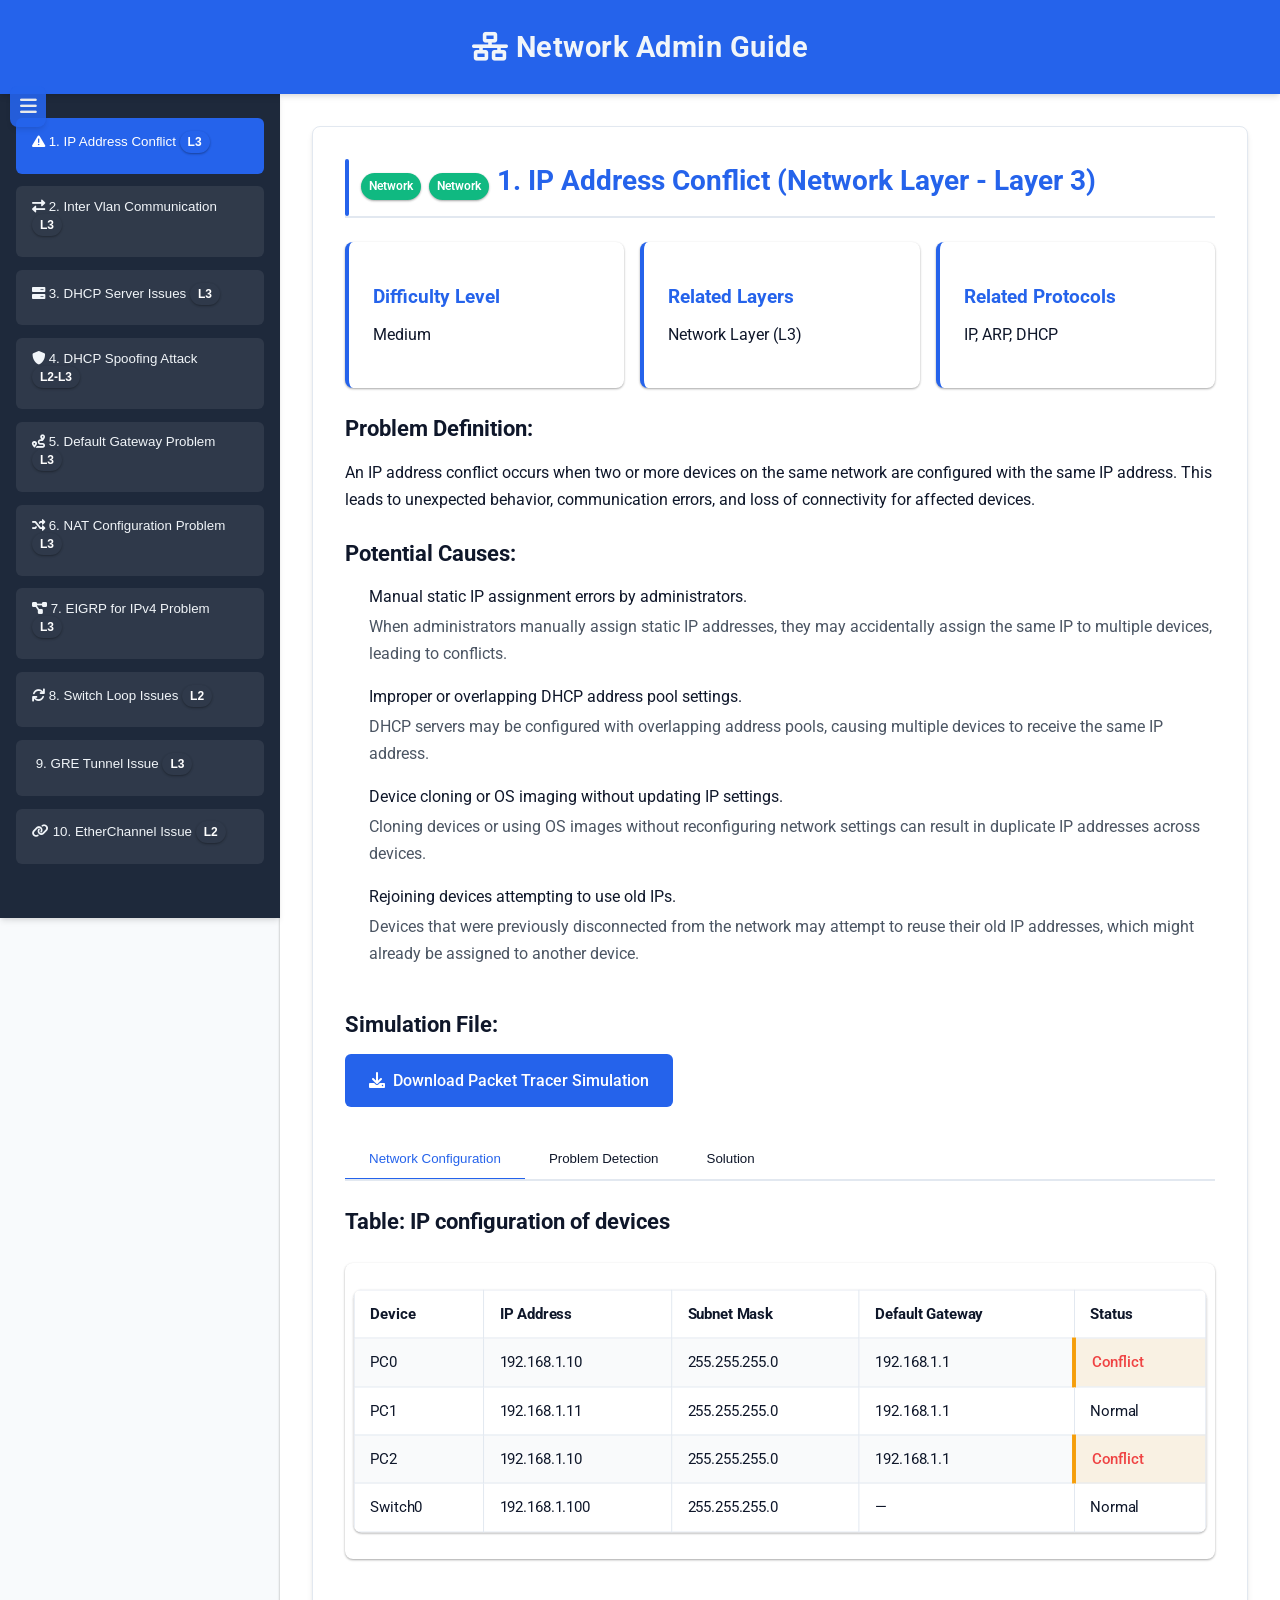
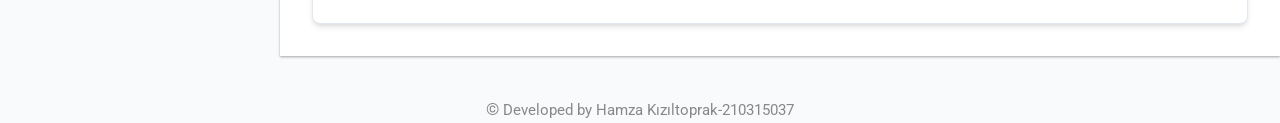
==== commit 0ecebd8c: "." ====
--- a/project_root/index.html
+++ b/project_root/index.html
@@ -6,6 +6,7 @@
   <title>Network Admin Guide - Networking Troubleshooting</title>
   <link rel="stylesheet" href="css/style.css">
   <link rel="stylesheet" href="https://cdnjs.cloudflare.com/ajax/libs/font-awesome/6.0.0/css/all.min.css">
+  <link rel="stylesheet" href="https://cdnjs.cloudflare.com/ajax/libs/animate.css/4.1.1/animate.min.css">
 </head>
 <body>
 
@@ -16,40 +17,53 @@
 <div class="container">
   <div class="sidebar" id="sidebar">
     <button onclick="toggleVisibility('ip-conflict')" id="ip-conflict-btn">
-      <i class="fas fa-exclamation-triangle"></i> 1. IP Address Conflict
+      <i class="fas fa-exclamation-triangle"></i> 1. IP Address Conflict  <span class="layer-badge">L3</span>
     </button>
     <button onclick="toggleVisibility('Inter_vlan_communication_problem')" id="Inter_vlan_communication_problem-btn">
-      <i class="fas fa-exchange-alt"></i> 2. Inter Vlan Communication 
+      <i class="fas fa-exchange-alt"></i> 2. Inter Vlan Communication  <span class="layer-badge">L3</span>
     </button>
     <button onclick="toggleVisibility('dhcp-issue')" id="dhcp-issue-btn">
-      <i class="fas fa-server"></i> 3. DHCP Server Issues
+      <i class="fas fa-server"></i> 3. DHCP Server Issues <span class="layer-badge">L3</span>
     </button>
     <button onclick="toggleVisibility('dhcp-spoofing')" id="dhcp-spoofing-btn">
-      <i class="fas fa-shield-alt"></i> 4. DHCP Spoofing Attack
+      <i class="fas fa-shield-alt"></i> 4. DHCP Spoofing Attack <span class="layer-badge">L2-L3</span>
     </button>
     <button onclick="toggleVisibility('default-gateway-issue')" id="default-gateway-issue-btn">
-      <i class="fas fa-route"></i> 5. Default Gateway Problem
+      <i class="fas fa-route"></i> 5. Default Gateway Problem <span class="layer-badge">L3</span>
     </button>
     <button onclick="toggleVisibility('nat-issue')" id="nat-issue-btn">
-      <i class="fas fa-random"></i> 6. NAT Configuration Problem
+      <i class="fas fa-random"></i> 6. NAT Configuration Problem  <span class="layer-badge">L3</span>
     </button>
     <button onclick="toggleVisibility('eigrp-issue')" id="eigrp-issue-btn">
-      <i class="fas fa-project-diagram"></i> 7. EIGRP for IPv4 Problem
+      <i class="fas fa-project-diagram"></i> 7. EIGRP for IPv4 Problem <span class="layer-badge">L3</span>
     </button>
     <button onclick="toggleVisibility('switch-loop')" id="switch-loop-btn">
-      <i class="fas fa-sync"></i> 8. Switch Loop Issues
+      <i class="fas fa-sync"></i> 8. Switch Loop Issues <span class="layer-badge">L2</span>
     </button>
     <button onclick="toggleVisibility('gre-issue')" id="gre-issue-btn">
-      <i class="fas fa-tunnel"></i> 9. GRE Tunnel Issue
+      <i class="fas fa-tunnel"></i> 9. GRE Tunnel Issue <span class="layer-badge">L3</span>
     </button>
     <button onclick="toggleVisibility('etherChannel-issue')" id="etherChannel-issue-btn">
-      <i class="fas fa-link"></i> 10. EtherChannel Issue
+      <i class="fas fa-link"></i> 10. EtherChannel Issue  <span class="layer-badge">L2</span>
     </button>  </div>
 
   <div class="content">
-    <script src="js/main.js"></script>
-    <div id="ip-conflict" class="problem-details"  >
-        <h2>1. IP Address Conflict (Network Layer - Layer 3)</h2>
+    <script src="js/main.js"></script>    <div id="ip-conflict" class="problem-details">
+        <h2>1. IP Address Conflict (Network Layer - Layer 3)</h2>        <!-- Dashboard summary -->
+        <div class="dashboard-cards">
+          <div class="dashboard-card">
+            <h4>Difficulty Level</h4>
+            <p>Medium</p>
+          </div>
+          <div class="dashboard-card">
+            <h4>Related Layers</h4>
+            <p>Network Layer (L3)</p>
+          </div>
+          <div class="dashboard-card">
+            <h4>Related Protocols</h4>
+            <p>IP, ARP, DHCP</p>
+          </div>
+        </div>
 
         <h3>Problem Definition:</h3>
         <p>
@@ -58,538 +72,914 @@
         </p>
 
         <h3>Potential Causes:</h3>
-        <ul>
-          <li>Manual static IP assignment errors by administrators.
+        <ul class="animate-in">
+          <li class="tooltip">Manual static IP assignment errors by administrators.
+            <div class="tooltip-text">When administrators manually configure IPs without proper documentation</div>
             <p>When administrators manually assign static IP addresses, they may accidentally assign the same IP to multiple devices, leading to conflicts.</p>
           </li>
-          <li>Improper or overlapping DHCP address pool settings.
+          <li class="tooltip">Improper or overlapping DHCP address pool settings.
+            <div class="tooltip-text">DHCP servers with improperly configured address ranges</div>
             <p>DHCP servers may be configured with overlapping address pools, causing multiple devices to receive the same IP address.</p>
           </li>
-          <li>Device cloning or OS imaging without updating IP settings.
+          <li class="tooltip">Device cloning or OS imaging without updating IP settings.
+            <div class="tooltip-text">Creates duplicate network configurations</div>
             <p>Cloning devices or using OS images without reconfiguring network settings can result in duplicate IP addresses across devices.</p>
           </li>
-          <li>Rejoining devices attempting to use old IPs.
+          <li class="tooltip">Rejoining devices attempting to use old IPs.
+            <div class="tooltip-text">Devices connecting after absence may cause conflicts</div>
             <p>Devices that were previously disconnected from the network may attempt to reuse their old IP addresses, which might already be assigned to another device.</p>
           </li>
         </ul>
 
         <h3>Simulation File:</h3>
         <p>
-          <a href="simulations/ip_conflict.pkt" download>Download Packet Tracer Simulation</a>
-          <h3>Table: IP configuration of devices</h3>
-        </p> 
-        <table>
-        <tr>
-            <th>Device</th>
-            <th>IP Address</th>
-            <th>Subnet Mask</th>
-            <th>Default Gateway</th>
-        </tr>
-        <tr>
-            <td>PC0</td>
-            <td>192.168.1.10</td>
-            <td>255.255.255.0</td>
-            <td>192.168.1.1</td>
-        </tr>
-        <tr>
-            <td>PC1</td>
-            <td>192.168.1.11</td>
-            <td>255.255.255.0</td>
-            <td>192.168.1.1</td>
-        </tr>
-        <tr>
-            <td>PC2</td>
-            <td>192.168.1.10</td>
-            <td>255.255.255.0</td>
-            <td>192.168.1.1</td>
-        </tr>
-        <tr>
-            <td>Switch0</td>
-            <td>192.168.1.100</td>
-            <td>255.255.255.0</td>
-            <td>—</td>
-        </tr>
-        </table>        <h3>Verifying Connectivity with Ping</h3>
-        <div class="image-grid">
-          <div class="image-grid-item">
-            <img src="images/ipconf/ip_conflict_1.png" alt="IP Conflict Simulation">
-          </div>
-          <div class="image-grid-item">
-            <img src="images/ipconf/ip_conflict_2.png" alt="IP Conflict Simulation">
-          </div>
-          <div class="image-grid-full">
-            <img src="images/ipconf/ip_conflict_3.png" alt="IP Conflict Simulation">
-          </div>
-        </div>
-
-        <h3>Solution Steps:</h3>
-        <ol>
-          <li>Scan the network using tools like <code>arp -a</code> or network mapping to detect duplicate IPs.</li>
-          <img src="images/ipconf/ip_conflict_4.png" alt="IP Conflict Simulation" style="width: 100%; max-width: 600px;">
-          <li>Identify devices sharing the same IP manually or through simulation.</li>
-          <li>Reassign a unique IP to one of the conflicting devices (e.g., change from 192.168.1.10 to 192.168.1.12).</li>
-          <img src="images/ipconf/ip_conflict_5.png" alt="IP Conflict Simulation" style="width: 100%; max-width: 600px;">
-          <li>Check and correct DHCP server configuration to prevent overlapping assignments.
-            <ol>
-              <li>Click on the router in Packet Tracer and switch to the <strong>CLI</strong> tab.</li>
-              <li>Check the DHCP pool configuration by running the following command:
-                <pre><code>show running-config | include dhcp</code></pre>
+          <a href="simulations/ip_conflict.pkt" download class="download-btn"><i class="fas fa-download"></i> Download Packet Tracer Simulation</a>
+        </p>
+        
+        <div class="tab-container">          <div class="tab-header">
+            <button class="tab-btn active">Network Configuration</button>
+            <button class="tab-btn">Problem Detection</button>
+            <button class="tab-btn">Solution</button>
+          </div>
+          
+          <div class="tab-content active">
+            <h3>Table: IP configuration of devices</h3>
+            <div class="responsive-table">
+              <table>
+                <tr>
+                  <th>Device</th>
+                  <th>IP Address</th>
+                  <th>Subnet Mask</th>
+                  <th>Default Gateway</th>
+                  <th>Status</th>
+                </tr>
+                <tr>
+                  <td>PC0</td>
+                  <td>192.168.1.10</td>
+                  <td>255.255.255.0</td>
+                  <td>192.168.1.1</td>
+                  <td class="warning">Conflict</td>
+                </tr>
+                <tr>
+                  <td>PC1</td>
+                  <td>192.168.1.11</td>
+                  <td>255.255.255.0</td>
+                  <td>192.168.1.1</td>
+                  <td>Normal</td>
+                </tr>
+                <tr>
+                  <td>PC2</td>
+                  <td>192.168.1.10</td>
+                  <td>255.255.255.0</td>
+                  <td>192.168.1.1</td>
+                  <td class="warning">Conflict</td>
+                </tr>
+                <tr>
+                  <td>Switch0</td>
+                  <td>192.168.1.100</td>
+                  <td>255.255.255.0</td>
+                  <td>—</td>
+                  <td>Normal</td>
+                </tr>
+              </table>
+            </div>
+          </div>
+          
+          <div class="tab-content">
+            <h3>Verifying Connectivity with Ping</h3>            <div class="info-box info">
+              <strong>Note:</strong> Devices with IP conflicts cannot communicate properly on the network and experience connectivity issues.
+            </div>
+            <div class="image-grid">
+              <div class="image-grid-item">                <img src="images/ipconf/ip_conflict_1.png" alt="PC0 ping test - Failed due to conflict">
+              </div>
+              <div class="image-grid-item">
+                <img src="images/ipconf/ip_conflict_2.png" alt="PC1 ping test - Normally functioning device">
+              </div>
+              <div class="image-grid-full">
+                <img src="images/ipconf/ip_conflict_3.png" alt="ARP table - Multiple MAC addresses for the same IP">
+              </div>
+            </div>
+          </div>
+          
+          <div class="tab-content">
+            <h3>Solution Steps:</h3>
+            <div class="progress-bar">
+              <div class="progress-value" style="width: 0%"></div>
+            </div>
+            <ol class="solution-steps">
+              <li class="step" data-progress="16">
+                <h4>Scan the network using tools like <code>arp -a</code> or network mapping to detect duplicate IPs.</h4>
+                <div class="image-container">                  <img src="images/ipconf/ip_conflict_4.png" alt="IP conflict detection using ARP scan">
+                  <div class="image-caption">IP conflict detection using ARP scan</div>
+                </div>
               </li>
-              <li>If there is an IP range conflict, correct the DHCP settings:
-                <pre><code>
-                configure terminal
-                ip dhcp excluded-address 192.168.1.10 192.168.1.20
-                ip dhcp pool MYPOOL
-                network 192.168.1.0 255.255.255.0
-                default-router 192.168.1.1
-                end
-                </code></pre>
+              <li class="step" data-progress="32">
+                <h4>Identify devices sharing the same IP manually or through simulation.</h4>
+                <p>Examine the console output to identify which devices are sharing the same IP address. In this scenario, PC0 and PC2 are sharing the same IP address (192.168.1.10).</p>
               </li>
-              <li>Restart the DHCP service to apply the changes:
-                <pre><code>clear ip dhcp binding *</code></pre>
+              <li class="step" data-progress="50">
+                <h4>Reassign a unique IP to one of the conflicting devices.</h4>
+                <div class="image-container">
+                  <img src="images/ipconf/ip_conflict_5.png" alt="Changing PC2's IP address">
+                  <div class="image-caption">Changing PC2's IP address to 192.168.1.12</div>
+                </div>
+              </li>
+              <li class="step" data-progress="75">
+                <h4>Check and correct DHCP server configuration to prevent overlapping assignments.</h4>
+                <ol>
+                  <li>Click on the router in Packet Tracer and switch to the <strong>CLI</strong> tab.</li>
+                  <li>Check the DHCP pool configuration by running the following command:
+                    <pre><code>show running-config | include dhcp</code></pre>
+                  </li>
+                  <li>If there is an IP range conflict, correct the DHCP settings:
+                    <pre><code>configure terminal
+ip dhcp excluded-address 192.168.1.10 192.168.1.20
+ip dhcp pool MYPOOL
+network 192.168.1.0 255.255.255.0
+default-router 192.168.1.1
+end</code></pre>
+                  </li>
+                  <li>Restart the DHCP service to apply the changes:
+                    <pre><code>clear ip dhcp binding *</code></pre>
+                  </li>
+                </ol>
+              </li>
+              <li class="step" data-progress="90">                <h4>Ping test all IPs to verify uniqueness and restore connectivity.</h4>
+                <div class="image-container">
+                  <img src="images/ipconf/ip_conflict_9.png" alt="Connection test after solution">
+                  <div class="image-caption">Successful ping test after IP conflict resolution</div>
+                </div>
+              </li>
+              <li class="step" data-progress="100">
+                <h4>Document IP usage and consider using IP address management tools.</h4>
+                <div class="info-box success">
+                  <strong>Best Practice:</strong> Documenting IP addresses using a table or IP Address Management System (IPAM) helps prevent future conflicts.
+                </div>
               </li>
             </ol>
-          </li>
-          <li>Ping test all IPs to verify uniqueness and restore connectivity.</li>
-          <img src="images/ipconf/ip_conflict_9.png" alt="IP Conflict Simulation" style="width: 100%; max-width: 600px;">
-          <li>Document IP usage and consider using IP address management tools.</li>
-        </ol>
+          </div>
+        </div>
+      </div>    <div id="Inter_vlan_communication_problem" class="problem-details">
+      <h2>2. Inter-Vlan Routing Issue (Network Layer - Layer 3)</h2>
+      
+      <!-- Dashboard summary -->
+      <div class="dashboard-cards">
+        <div class="dashboard-card">
+          <h4>Difficulty Level</h4>
+          <p>Medium</p>
+        </div>
+        <div class="dashboard-card">
+          <h4>Related Layers</h4>
+          <p>Network Layer (L3)</p>
+        </div>
+        <div class="dashboard-card">
+          <h4>Related Protocols</h4>
+          <p>IP, VLAN, 802.1Q</p>
+        </div>
       </div>
-    <div id="Inter_vlan_communication_problem"  >
-      <h2>2. Inter-Vlan Routing Issue</h2>
+      
       <h3>Problem Definition:</h3>
       <p>
         Inter-VLAN routing is the process of forwarding traffic between different VLANs (Virtual Local Area Networks) on a network. 
         This is typically done using a Layer 3 device, such as a router or a Layer 3 switch. 
         Without proper inter-VLAN routing, devices in different VLANs cannot communicate with each other.
       </p>
+      
       <h3>Potential Causes:</h3>
-      <ul>
-        <li>Missing or misconfigured VLAN interfaces on the router or Layer 3 switch.</li>
-        <li>Incorrect IP addressing or subnetting for VLANs.</li>
-        <li>Switchport configurations not set to trunk mode for inter-VLAN communication.</li>
+      <ul class="animate-in">
+        <li class="tooltip">Missing or misconfigured VLAN interfaces on the router or Layer 3 switch.
+          <div class="tooltip-text">Router interfaces must be properly configured for each VLAN</div>
+          <p>The router requires properly configured subinterfaces with the correct VLAN IDs to route between VLANs.</p>
+        </li>
+        <li class="tooltip">Incorrect IP addressing or subnetting for VLANs.
+          <div class="tooltip-text">IP subnets must match the VLAN configuration</div>
+          <p>Each VLAN should have its unique subnet to ensure proper routing between networks.</p>
+        </li>
+        <li class="tooltip">Switchport configurations not set to trunk mode for inter-VLAN communication.
+          <div class="tooltip-text">Trunk ports must carry multiple VLAN traffic</div>
+          <p>The switch port connecting to the router must be set to trunk mode to carry traffic from multiple VLANs.</p>
+        </li>
       </ul>
+      
       <h3>Simulation File:</h3>
-      <a href="simulations/Inter_VLAN_Routing.pka" download>Download Packet Tracer Simulation</a>
-
-      <h3>Solution Steps:</h3>
-      <ol>
-        <li>Check connection</li>
-        <img src="images/inter_vlan_routing/check_connection.png" alt="Inter VLAN communication problem" style="width: 50%;">
-        <li>Check configuration on switch</li>
-        <img src="images/inter_vlan_routing/check_vlan_on_switch.png" alt="Inter VLAN communication problem" style="width: 50%;">
-        <p>On switch gigabitEthernet0/1 to router must be trunk mode because it is connected to router</p>
-        <img src="images/inter_vlan_routing/g01accessmode.png" alt="Inter VLAN communication problem" style="width: 50%;">
-        <p>Fix it:</p>
-        <pre><code>
-        configure terminal
-        interface gigabitEthernet0/1
-        switchport mode trunk
-        switchport trunk allowed vlan 10,30
-        </code></pre>
-        <img src="images/inter_vlan_routing/g01totrunkmode.png" alt="Inter VLAN communication problem" style="width: 50%;">
-        <p>Check configuration on router</p>
-        <img src="images/inter_vlan_routing/g01totrunkmode.png" alt="Inter VLAN communication problem" style="width: 50%;">
-        <p>g01.10 g01.30 are sub interfaces of g01 and they are configured with IP address. Their encapsulation type is dot1q and they must match with the VLAN ID</p>
-        <img src="images/inter_vlan_routing/router_configuration.png" alt="Inter VLAN communication problem" style="width: 50%;">
-        <p>Fix it:</p>
-        <pre><code>
-        configure terminal
-        interface gigabitEthernet0/1.10
-        no encapsulation dot1Q 30
-        exit
-        interface gigabitEthernet0/1.30
-        no encapsulation dot1Q 10
-        encapsulation dot1Q 30
-        ip address 172.17.30.1 255.255.255.0
-        exit
-        interface gigabitEthernet0/1.10
-        encapsulation dot1Q 10
-        ip address 172.17.10.1 255.255.255.0
-        no shutdown
-        exit
-        </code></pre>
-        <p>After that, try to ping from one VLAN to another to check if it is working</p>
-        <img src="images/inter_vlan_routing/verify_after_solution.png" alt="Inter VLAN communication problem" style="width: 50%;">
-      </ol>
-    </div>
-    <div id="dhcp-issue" class="problem-details"  >
-      <h2>3. DHCP Server Issues</h2>
+      <p>
+        <a href="simulations/Inter_VLAN_Routing.pka" download class="download-btn"><i class="fas fa-download"></i> Download Packet Tracer Simulation</a>
+      </p>
+      
+      <div class="tab-container">
+        <div class="tab-header">
+          <button class="tab-btn active">Network Configuration</button>
+          <button class="tab-btn">Problem Detection</button>
+          <button class="tab-btn">Solution</button>
+        </div>
+        
+        <div class="tab-content active">
+          <h3>Table: VLAN Configuration</h3>
+          <div class="responsive-table">
+            <table>
+              <tr>
+                <th>VLAN ID</th>
+                <th>Name</th>
+                <th>Subnet</th>
+                <th>Default Gateway</th>
+                <th>Connected Devices</th>
+              </tr>
+              <tr>
+                <td>10</td>
+                <td>Faculty</td>
+                <td>172.17.10.0/24</td>
+                <td>172.17.10.1</td>
+                <td>PC1, PC2</td>
+              </tr>
+              <tr>
+                <td>30</td>
+                <td>Student</td>
+                <td>172.17.30.0/24</td>
+                <td>172.17.30.1</td>
+                <td>PC3, PC4</td>
+              </tr>
+            </table>
+          </div>
+        </div>
+        
+        <div class="tab-content">
+          <h3>Connectivity Testing</h3>
+          <div class="info-box info">
+            <strong>Note:</strong> When inter-VLAN routing is not working properly, devices in different VLANs cannot ping each other.
+          </div>
+          <div class="image-container">
+            <img src="images/inter_vlan_routing/check_connection.png" alt="Failed connectivity between VLANs">
+            <div class="image-caption">Failed ping test between devices in different VLANs</div>
+          </div>
+        </div>
+        
+        <div class="tab-content">
+          <h3>Solution Steps:</h3>
+          <div class="progress-bar">
+            <div class="progress-value" style="width: 0%"></div>
+          </div>
+          <ol class="solution-steps">
+            <li class="step" data-progress="20">
+              <h4>Verify switch port configuration</h4>
+              <div class="image-container">
+                <img src="images/inter_vlan_routing/check_vlan_on_switch.png" alt="VLAN configuration on switch">
+                <div class="image-caption">Checking VLAN assignments on the switch</div>
+              </div>
+              <p>On switch gigabitEthernet0/1 to router must be trunk mode because it is connected to router</p>
+              <div class="image-container">
+                <img src="images/inter_vlan_routing/g01accessmode.png" alt="Switch port in access mode instead of trunk">
+                <div class="image-caption">Interface G0/1 incorrectly configured as access mode</div>
+              </div>
+            </li>
+            <li class="step" data-progress="40">
+              <h4>Configure switch port for trunk mode</h4>
+              <pre><code>configure terminal
+interface gigabitEthernet0/1
+switchport mode trunk
+switchport trunk allowed vlan 10,30
+end</code></pre>
+              <div class="image-container">
+                <img src="images/inter_vlan_routing/g01totrunkmode.png" alt="Switch port changed to trunk mode">
+                <div class="image-caption">Interface G0/1 after changing to trunk mode</div>
+              </div>
+            </li>
+            <li class="step" data-progress="60">
+              <h4>Check router subinterfaces configuration</h4>
+              <p>G0/1.10 and G0/1.30 are subinterfaces of G0/1 and they are configured with IP addresses. Their encapsulation type is dot1q and they must match with the VLAN ID</p>
+              <div class="image-container">
+                <img src="images/inter_vlan_routing/router_configuration.png" alt="Router subinterface configuration">
+                <div class="image-caption">Router subinterface configuration showing incorrect VLAN assignments</div>
+              </div>
+            </li>
+            <li class="step" data-progress="80">
+              <h4>Configure router subinterfaces correctly</h4>
+              <pre><code>configure terminal
+interface gigabitEthernet0/1.10
+no encapsulation dot1Q 30
+exit
+interface gigabitEthernet0/1.30
+no encapsulation dot1Q 10
+encapsulation dot1Q 30
+ip address 172.17.30.1 255.255.255.0
+exit
+interface gigabitEthernet0/1.10
+encapsulation dot1Q 10
+ip address 172.17.10.1 255.255.255.0
+no shutdown
+exit</code></pre>
+            </li>
+            <li class="step" data-progress="100">
+              <h4>Verify inter-VLAN connectivity</h4>
+              <p>After making the changes, try to ping from one VLAN to another to check if it is working</p>
+              <div class="image-container">
+                <img src="images/inter_vlan_routing/verify_after_solution.png" alt="Successful inter-VLAN communication">
+                <div class="image-caption">Successful ping test between devices in different VLANs</div>
+              </div>
+              <div class="info-box success">
+                <strong>Best Practice:</strong> Always ensure switch ports connecting to routers are configured as trunk ports and that router subinterfaces have the correct VLAN encapsulation.
+              </div>
+            </li>
+          </ol>
+        </div>
+      </div>
+    </div>    <div id="dhcp-issue" class="problem-details">
+      <h2>3. DHCP Server Issues (Network Layer - Layer 3)</h2>
+      
+      <!-- Dashboard summary -->
+      <div class="dashboard-cards">
+        <div class="dashboard-card">
+          <h4>Difficulty Level</h4>
+          <p>Medium</p>
+        </div>
+        <div class="dashboard-card">
+          <h4>Related Layers</h4>
+          <p>Network Layer (L3)</p>
+        </div>
+        <div class="dashboard-card">
+          <h4>Related Protocols</h4>
+          <p>DHCP, IP</p>
+        </div>
+      </div>
+      
       <h3>Problem Definition:</h3>
       <p>Devices fail to obtain IP addresses automatically due to DHCP server 
         misconfigurations or failures. This can result in devices being unable
         to communicate on the network, leading to connectivity issues and disruptions
           in network services. Without a valid IP address, devices cannot access shared resources, 
           connect to the internet, or communicate with other devices on the network.</p>
+      
       <h3>Potential Causes:</h3>
-      <ul>
-        <li>DHCP server is not enabled or running.
+      <ul class="animate-in">
+        <li class="tooltip">DHCP server is not enabled or running.
+          <div class="tooltip-text">Server may be disabled or misconfigured</div>
           <p>The DHCP server may be turned off or not functioning, preventing devices from obtaining IP addresses.</p>
         </li>
-        <li>IP address pool is exhausted.
+        <li class="tooltip">IP address pool is exhausted.
+          <div class="tooltip-text">No more available addresses to assign</div>
           <p>The DHCP server has run out of available IP addresses to assign to devices.</p>
         </li>
-        <li>Network devices are not configured to use DHCP.
+        <li class="tooltip">Network devices are not configured to use DHCP.
+          <div class="tooltip-text">Client configuration issues</div>
           <p>Devices may be set to use static IPs instead of obtaining them automatically from the DHCP server.</p>
         </li>
       </ul>
+      
       <h3>Simulation File:</h3>
       <p>
-      <a href="simulations/dhcp_issues.pkt" download>Download Packet Tracer Simulation</a>
-      <h3>DHCP fail message on pc 8</h3>
-      <img src="images/dhcp/failed_message.png" alt="DHCP Fail Message" style="width: 100%; max-width: 600px;">
-      <h3>Solution Steps:</h3>
-      <ol>
-      <li>
-        <strong>Verify that the DHCP server is enabled and running</strong><br>
-        Open the CLI on the router and configure the interface connected to the switch:
-        <pre>
-    Router&gt; enable
-    Router# configure terminal
-    Router(config)# interface GigabitEthernet0/0
-    Router(config-if)# ip address 192.168.1.1 255.255.255.0
-    Router(config-if)# no shutdown
-    Router(config-if)# exit
-        </pre>
-        Then configure the DHCP service on the router:
-        <pre>
-    Router(config)# ip dhcp pool LAN
-    Router(dhcp-config)# network 192.168.1.0 255.255.255.0
-    Router(dhcp-config)# default-router 192.168.1.1
-    Router(dhcp-config)# dns-server 8.8.8.8
-    Router(dhcp-config)# exit
-        </pre>
-      </li>
-
-      <li>
-        <strong>Check the IP address pool and expand it if necessary</strong><br>
-        If one or more PCs do not receive an IP address (e.g., PC9), the address pool may be too small. Check for excluded addresses:
-        <pre>
-          Router# show running-config
-        </pre>
-        <img src="images/dhcp/excluded_addresses.png" alt="Excluded Addresses" style="width: 100%; max-width: 600px;">
-        <p>If the range is too narrow, reduce the excluded IP range like this:</p>
-        <pre>
-    Router(config)# no ip dhcp excluded-address 192.168.1.1 192.168.1.191
-    Router(config)# ip dhcp excluded-address 192.168.1.1 192.168.1.189
-        </pre>
-        This change increases available IPs in the pool for more clients.
-      </li>
-
-      <li>
-        <strong>Ensure devices are set to obtain IP addresses automatically</strong><br>
-        For each PC:
-        <ul>
-          <li>Click on the PC.</li>
-          <li>Go to the <strong>Desktop</strong> tab.</li>
-          <li>Open <strong>IP Configuration</strong>.</li>
-          <li>Select the <strong>DHCP</strong> option (instead of Static).</li>
-        </ul>
-        After selecting DHCP, the PC should receive an IP like <code>192.168.1.190</code> or higher (depending on the available range).
-        <img src="images/dhcp/successful_assign.png" alt="IP Configuration" style="width: 100%; max-width: 600px;">
-      </li>
-    </ol>
-
-    </div>
-    <div id="dhcp-spoofing" class="problem-details"  >
-      <h2>4. DHCP Spoofing Attack: Prevention & Mitigation</h2>
+        <a href="simulations/dhcp_issues.pkt" download class="download-btn"><i class="fas fa-download"></i> Download Packet Tracer Simulation</a>
+      </p>
+      
+      <div class="tab-container">
+        <div class="tab-header">
+          <button class="tab-btn active">Network Configuration</button>
+          <button class="tab-btn">Problem Detection</button>
+          <button class="tab-btn">Solution</button>
+        </div>
+        
+        <div class="tab-content active">
+          <h3>Table: Network Device Configuration</h3>
+          <div class="responsive-table">
+            <table>
+              <tr>
+                <th>Device</th>
+                <th>IP Assignment Method</th>
+                <th>Status</th>
+              </tr>
+              <tr>
+                <td>Router</td>
+                <td>192.168.1.1/24 (Static)</td>
+                <td>DHCP Server</td>
+              </tr>
+              <tr>
+                <td>PC1-PC8</td>
+                <td>DHCP Client</td>
+                <td>Normal</td>
+              </tr>
+              <tr>
+                <td>PC9</td>
+                <td>DHCP Client</td>
+                <td class="warning">No IP Address</td>
+              </tr>
+            </table>
+          </div>
+        </div>
+        
+        <div class="tab-content">
+          <h3>DHCP Failure Detection</h3>
+          <div class="info-box info">
+            <strong>Note:</strong> When a DHCP server is misconfigured or the address pool is exhausted, clients may fail to obtain IP addresses.
+          </div>
+          <div class="image-container">
+            <img src="images/dhcp/failed_message.png" alt="DHCP Fail Message">
+            <div class="image-caption">DHCP failure message on PC8 indicating no available IP address</div>
+          </div>
+        </div>
+        
+        <div class="tab-content">
+          <h3>Solution Steps:</h3>
+          <div class="progress-bar">
+            <div class="progress-value" style="width: 0%"></div>
+          </div>
+          <ol class="solution-steps">
+            <li class="step" data-progress="25">
+              <h4>Verify that the DHCP server is enabled and running</h4>
+              <p>Open the CLI on the router and configure the interface connected to the switch:</p>
+              <pre><code>Router> enable
+Router# configure terminal
+Router(config)# interface GigabitEthernet0/0
+Router(config-if)# ip address 192.168.1.1 255.255.255.0
+Router(config-if)# no shutdown
+Router(config-if)# exit</code></pre>
+              <p>Then configure the DHCP service on the router:</p>
+              <pre><code>Router(config)# ip dhcp pool LAN
+Router(dhcp-config)# network 192.168.1.0 255.255.255.0
+Router(dhcp-config)# default-router 192.168.1.1
+Router(dhcp-config)# dns-server 8.8.8.8
+Router(dhcp-config)# exit</code></pre>
+            </li>
+            
+            <li class="step" data-progress="50">
+              <h4>Check the IP address pool and expand it if necessary</h4>
+              <p>If one or more PCs do not receive an IP address (e.g., PC9), the address pool may be too small. Check for excluded addresses:</p>
+              <pre><code>Router# show running-config</code></pre>
+              <div class="image-container">
+                <img src="images/dhcp/excluded_addresses.png" alt="Excluded Addresses">
+                <div class="image-caption">Router configuration showing excessive excluded address range</div>
+              </div>
+              <p>If the range is too narrow, reduce the excluded IP range like this:</p>
+              <pre><code>Router(config)# no ip dhcp excluded-address 192.168.1.1 192.168.1.191
+Router(config)# ip dhcp excluded-address 192.168.1.1 192.168.1.189</code></pre>
+              <p>This change increases available IPs in the pool for more clients.</p>
+            </li>
+            
+            <li class="step" data-progress="75">
+              <h4>Ensure devices are set to obtain IP addresses automatically</h4>
+              <p>For each PC that needs to use DHCP:</p>
+              <ol>
+                <li>Click on the PC.</li>
+                <li>Go to the <strong>Desktop</strong> tab.</li>
+                <li>Open <strong>IP Configuration</strong>.</li>
+                <li>Select the <strong>DHCP</strong> option (instead of Static).</li>
+              </ol>
+            </li>
+            
+            <li class="step" data-progress="100">
+              <h4>Verify successful IP assignment</h4>
+              <div class="image-container">
+                <img src="images/dhcp/successful_assign.png" alt="IP Configuration">
+                <div class="image-caption">Successful IP address assignment via DHCP</div>
+              </div>
+              <div class="info-box success">
+                <strong>Best Practice:</strong> Always configure the DHCP server with sufficient address space for all clients, and reserve specific addresses for network infrastructure devices.
+              </div>
+            </li>
+          </ol>
+        </div>
+      </div>
+    </div>    <div id="dhcp-spoofing" class="problem-details">
+      <h2>4. DHCP Spoofing Attack (Data Link/Network Layers - L2/L3)</h2>
+      
+      <!-- Dashboard summary -->
+      <div class="dashboard-cards">
+        <div class="dashboard-card">
+          <h4>Difficulty Level</h4>
+          <p>High</p>
+        </div>
+        <div class="dashboard-card">
+          <h4>Related Layers</h4>
+          <p>Data Link (L2), Network (L3)</p>
+        </div>
+        <div class="dashboard-card">
+          <h4>Related Protocols</h4>
+          <p>DHCP, ARP</p>
+        </div>
+      </div>
       
       <h3>Problem Definition:</h3>
       <p>An attacker introduces a rogue DHCP server to distribute malicious network configurations, potentially intercepting or redirecting network traffic.</p>
       
       <h3>Potential Causes:</h3>
-      <ul>
-        <li>Unsecured switch ports allowing unauthorized DHCP servers.</li>
-        <li>Missing DHCP snooping protection on network switches.</li>
-        <li>Lack of port security measures.</li>
-        <li>Physical access to network infrastructure.</li>
+      <ul class="animate-in">
+        <li class="tooltip">Unsecured switch ports allowing unauthorized DHCP servers.
+          <div class="tooltip-text">No port security measures implemented</div>
+          <p>When switch ports are not properly secured, attackers can connect rogue DHCP servers to the network.</p>
+        </li>
+        <li class="tooltip">Missing DHCP snooping protection on network switches.
+          <div class="tooltip-text">No DHCP traffic monitoring</div>
+          <p>Without DHCP snooping, switches cannot distinguish between legitimate and malicious DHCP servers.</p>
+        </li>
+        <li class="tooltip">Physical access to network infrastructure.
+          <div class="tooltip-text">Unauthorized physical network access</div>
+          <p>Unauthorized physical access to network equipment allows attackers to connect malicious devices.</p>
+        </li>
       </ul>
       
       <h3>Simulation File:</h3>
       <p>
-        <a href="simulations/DHCP_Snooping_Attack.pkt" download>Download Packet Tracer Simulation</a>
+        <a href="simulations/DHCP_Snooping_Attack.pkt" download class="download-btn"><i class="fas fa-download"></i> Download Packet Tracer Simulation</a>
       </p>
-      <h3>Router Configuration for Saving Current Status:</h3>
-      <p>I was unable to save the current status and initial configurations on Packet Tracer, use the following commands:</p>
-      
-      <h4>For Router 2:</h4>
-      <pre><code>
-    enable
-    configure terminal
-    interface gigabitEthernet0/0/0
-    no shutdown
-    exit
+      
+      <div class="tab-container">
+        <div class="tab-header">
+          <button class="tab-btn active">Network Configuration</button>
+          <button class="tab-btn">Attack Simulation</button>
+          <button class="tab-btn">Solution</button>
+        </div>
+        
+        <div class="tab-content active">
+          <h3>Router Configuration for Initial Setup:</h3>
+          
+          <h4>For Router 2 (Rogue):</h4>
+          <pre><code>enable
+configure terminal
+interface gigabitEthernet0/0/0
+no shutdown
+exit
 
-    ip dhcp pool CCNA
-    network 192.168.2.0 255.255.255.0
-    default-router 192.168.2.100
-    dns-server 192.168.2.50
-    exit
+ip dhcp pool CCNA
+network 192.168.2.0 255.255.255.0
+default-router 192.168.2.100
+dns-server 192.168.2.50
+exit
 
-    interface gigabitEthernet0/0/0
-    ip address 192.168.2.100 255.255.255.0
-    no shutdown
-    exit
-    exit
-    write memory
-      </code></pre>
+interface gigabitEthernet0/0/0
+ip address 192.168.2.100 255.255.255.0
+no shutdown
+exit
+exit
+write memory</code></pre>
 
-      <h4>For Router 1:</h4>
-      <pre><code>
-    enable
-    configure terminal
-    interface gigabitEthernet0/0/0
-    no shutdown
-    exit
+          <h4>For Router 1 (Legitimate):</h4>
+          <pre><code>enable
+configure terminal
+interface gigabitEthernet0/0/0
+no shutdown
+exit
 
-    ip dhcp pool CNC
-    network 192.168.1.0 255.255.255.0
-    default-router 192.168.1.100
-    dns-server 192.168.1.50
-    exit
+ip dhcp pool CNC
+network 192.168.1.0 255.255.255.0
+default-router 192.168.1.100
+dns-server 192.168.1.50
+exit
 
-    interface gigabitEthernet0/0/0
-    ip address 192.168.1.100 255.255.255.0
-    no shutdown
-    exit
-    exit
-    write memory
-      </code></pre>
-      <h3>DHCP Spoofing Attack Simulation:</h3>
-      <img src="images/dhcp_spoofing/simulation.png" alt="DHCP Spoofing Attack Simulation" style="width: 100%; max-width: 600px;">
-      
-      <table>
-        <thead>
-            <tr>
-                <th>Device Type</th>
-                <th>IP Address</th>
-                <th>Connected Port</th>
-                <th>Details</th>
-                <th>Status</th>
-            </tr>
-        </thead>
-        <tbody>
-            <tr>
-                <td>Legitimate DHCP Server</td>
-                <td>192.168.1.100</td>
-                <td>Switch Port 5</td>
-                <td>IP Range: 192.168.1.10-50</td>
-                <td>Secure</td>
-            </tr>
-            <tr>
-                <td>Rogue DHCP Server</td>
-                <td>192.168.2.100</td>
-                <td>Switch Port 6</td>
-                <td>IP Range: 192.168.2.10-50</td>
-                <td class="warning">ATTACKER</td>
-            </tr>
-            <tr class="warning">
-                <td>Workstation 1</td>
-                <td>192.168.2.6</td>
-                <td>Switch Port 1</td>
-                <td>Compromised by rogue DHCP</td>
-                <td class="warning">COMPROMISED</td>
-            </tr>
-            <tr>
-                <td>Workstation 2</td>
-                <td>192.168.1.2</td>
-                <td>Switch Port 2</td>
-                <td>Normal client</td>
-                <td>Secure</td>
-            </tr>
-            <tr>
-                <td>Workstation 3</td>
-                <td>192.168.1.3</td>
-                <td>Switch Port 3</td>
-                <td>Normal client</td>
-                <td>Secure</td>
-            </tr>
-            <tr class="warning">
-                <td>Workstation 4</td>
-                <td>192.168.2.5</td>
-                <td>Switch Port 4</td>
-                <td>Compromised by rogue DHCP</td>
-                <td class="warning">COMPROMISED</td>
-            </tr>
-        </tbody>
-      </table>
-      
-      <img src="images/dhcp_spoofing/spoofed_pcs.png" alt="Rogue DHCP Server" style="width: 100%; max-width: 600px;">
-      
-      <h3>Solution Steps:</h3>
-      <ol>
-        <li>
-          <strong>Enable DHCP Snooping:</strong>
-          <p>With this, all ports are untrusted by default, and only the trusted ports can send DHCP messages.</p>
-          <pre><code>
-    ip dhcp snooping
-          </code></pre>
-        </li>
-        
-        <li>
-          <strong>Configure Trusted Ports:</strong>
-          <pre><code>
-    interface fastethernet 0/5
-    ip dhcp snooping trust
-    no ip dh snooping information option 
-    exit
-          </code></pre>
-        </li>
-        
-        <li>
-          <strong>Verify Configuration:</strong>
-          <pre><code>
+interface gigabitEthernet0/0/0
+ip address 192.168.1.100 255.255.255.0
+no shutdown
+exit
+exit
+write memory</code></pre>
 
-    do show ip dhcp snooping
-    show ip dhcp snooping binding
-
-          </code></pre>
-        </li>
-        <img src="images/dhcp_spoofing/fixed.png" alt="Verify Configuration" style="width: 100%; max-width: 600px;">
-        
-        <li>
-          <strong>Implement Additional Protections:</strong>
-          <ul>
-            <li>Port security to limit device connections.</li>
-            <li>Dynamic ARP Inspection (DAI).</li>
-            <li>IP Source Guard.</li>
-          </ul>
-        </li>
-      </ol>
-      
-      <h3>Expected Results:</h3>
-      <ul>
-        <li>Only authorized DHCP servers can distribute IP addresses.</li>
-        <li>Rogue DHCP server responses are blocked.</li>
-        <li>Network clients receive legitimate configuration.</li>
-      </ul>
-      
-      <div class="note">
-        <strong>Remember:</strong> Attack = Spoofing | Defense = Snooping
+          <div class="responsive-table">
+            <table>
+              <thead>
+                <tr>
+                  <th>Device Type</th>
+                  <th>IP Address</th>
+                  <th>Connected Port</th>
+                  <th>Details</th>
+                  <th>Status</th>
+                </tr>
+              </thead>
+              <tbody>
+                <tr>
+                  <td>Legitimate DHCP Server</td>
+                  <td>192.168.1.100</td>
+                  <td>Switch Port 5</td>
+                  <td>IP Range: 192.168.1.10-50</td>
+                  <td>Secure</td>
+                </tr>
+                <tr>
+                  <td>Rogue DHCP Server</td>
+                  <td>192.168.2.100</td>
+                  <td>Switch Port 6</td>
+                  <td>IP Range: 192.168.2.10-50</td>
+                  <td class="warning">ATTACKER</td>
+                </tr>
+                <tr class="warning">
+                  <td>Workstation 1</td>
+                  <td>192.168.2.6</td>
+                  <td>Switch Port 1</td>
+                  <td>Compromised by rogue DHCP</td>
+                  <td class="warning">COMPROMISED</td>
+                </tr>
+                <tr>
+                  <td>Workstation 2</td>
+                  <td>192.168.1.2</td>
+                  <td>Switch Port 2</td>
+                  <td>Normal client</td>
+                  <td>Secure</td>
+                </tr>
+                <tr>
+                  <td>Workstation 3</td>
+                  <td>192.168.1.3</td>
+                  <td>Switch Port 3</td>
+                  <td>Normal client</td>
+                  <td>Secure</td>
+                </tr>
+                <tr class="warning">
+                  <td>Workstation 4</td>
+                  <td>192.168.2.5</td>
+                  <td>Switch Port 4</td>
+                  <td>Compromised by rogue DHCP</td>
+                  <td class="warning">COMPROMISED</td>
+                </tr>
+              </tbody>
+            </table>
+          </div>
+        </div>
+        
+        <div class="tab-content">
+          <h3>DHCP Spoofing Attack Detection</h3>
+          <div class="info-box warning">
+            <strong>Warning:</strong> When a rogue DHCP server is active on the network, clients may receive malicious configuration that redirects traffic through an attacker's system.
+          </div>
+          <div class="image-container">
+            <img src="images/dhcp_spoofing/simulation.png" alt="DHCP Spoofing Attack Simulation">
+            <div class="image-caption">Network topology showing legitimate and rogue DHCP servers</div>
+          </div>
+          <div class="image-container">
+            <img src="images/dhcp_spoofing/spoofed_pcs.png" alt="Rogue DHCP Server">
+            <div class="image-caption">Workstations receiving addresses from the rogue DHCP server</div>
+          </div>
+        </div>
+        
+        <div class="tab-content">
+          <h3>Solution Steps:</h3>
+          <div class="progress-bar">
+            <div class="progress-value" style="width: 0%"></div>
+          </div>
+          <ol class="solution-steps">
+            <li class="step" data-progress="25">
+              <h4>Enable DHCP Snooping on the Switch</h4>
+              <p>With this, all ports are untrusted by default, and only the trusted ports can send DHCP messages:</p>
+              <pre><code>Switch> enable
+Switch# configure terminal
+Switch(config)# ip dhcp snooping</code></pre>
+            </li>
+            
+            <li class="step" data-progress="50">
+              <h4>Configure Trusted Ports</h4>
+              <p>Mark the port connected to the legitimate DHCP server as trusted:</p>
+              <pre><code>Switch(config)# interface fastethernet 0/5
+Switch(config-if)# ip dhcp snooping trust
+Switch(config-if)# exit
+Switch(config)# no ip dhcp snooping information option
+Switch(config)# exit</code></pre>
+            </li>
+            
+            <li class="step" data-progress="75">
+              <h4>Verify Configuration</h4>
+              <p>Check that DHCP snooping is properly configured:</p>
+              <pre><code>Switch# show ip dhcp snooping
+Switch# show ip dhcp snooping binding</code></pre>
+              <div class="image-container">
+                <img src="images/dhcp_spoofing/fixed.png" alt="Verify Configuration">
+                <div class="image-caption">DHCP snooping verification showing trusted port and bindings</div>
+              </div>
+            </li>
+            
+            <li class="step" data-progress="100">
+              <h4>Implement Additional Protections</h4>
+              <ul>
+                <li>Configure port security to limit device connections</li>
+                <li>Implement Dynamic ARP Inspection (DAI)</li>
+                <li>Enable IP Source Guard</li>
+              </ul>
+              <div class="info-box success">
+                <strong>Best Practice:</strong> Remember that the attack mechanism is "Spoofing" and the defense is "Snooping". Always implement DHCP snooping on production networks to protect against rogue DHCP servers.
+              </div>
+            </li>
+          </ol>
+        </div>
       </div>
-    </div>
-    <div id="default-gateway-issue" class="problem-details"  >
-      <h2>5. Default Gateway Issue</h2>
+    </div>    <div id="default-gateway-issue" class="problem-details">
+      <h2>5. Default Gateway Issue (Network Layer - Layer 3)</h2>
+      
+      <!-- Dashboard summary -->
+      <div class="dashboard-cards">
+        <div class="dashboard-card">
+          <h4>Difficulty Level</h4>
+          <p>Medium</p>
+        </div>
+        <div class="dashboard-card">
+          <h4>Related Layers</h4>
+          <p>Network Layer (L3)</p>
+        </div>
+        <div class="dashboard-card">
+          <h4>Related Protocols</h4>
+          <p>IP, ARP, ICMP</p>
+        </div>
+      </div>
+      
       <h3>Problem Definition:</h3>
       <p>The default gateway is a critical network component that acts as an access point or IP router for devices
         to communicate with other networks, including the internet. Issues with the default gateway can disrupt network 
         connectivity and prevent devices from accessing external resources.</p>
+      
       <h3>Potential Causes:</h3>
-      <ul>
-        <li>Incorrect default gateway IP address configured.
+      <ul class="animate-in">
+        <li class="tooltip">Incorrect default gateway IP address configured.
+          <div class="tooltip-text">Wrong gateway settings on client devices</div>
           <p>If the default gateway IP is set incorrectly on the client device, it will fail to communicate with external networks.</p>
         </li>
-        <li>Default gateway device (e.g., router) is down or unreachable.
+        <li class="tooltip">Default gateway device (e.g., router) is down or unreachable.
+          <div class="tooltip-text">Router hardware or connectivity issues</div>
           <p>The router or gateway device may be powered off, disconnected, or experiencing hardware/software issues.</p>
         </li>
-        <li>Network interface issues on the client device.
+        <li class="tooltip">Network interface issues on the client device.
+          <div class="tooltip-text">Client-side network adapter problems</div>
           <p>Problems with the network adapter, such as driver issues or physical damage, can prevent proper communication with the gateway.</p>
         </li>
       </ul>
+      
       <h3>Simulation File:</h3>
-      <a href="simulations/default_gateway_issue.pka" download>Download Packet Tracer Simulation</a>
-      <h3>Table: Default Gateway Configuration</h3>
-      <table>
-        <tr>
-          <th>Device</th>
-          <th>Interface</th>
-          <th>IP Address</th>
-          <th>Subnet Mask</th>
-          <th>Default Gateway</th>
-        </tr>
-        <tr>
-          <td>R1</td>
-          <td>G0/0</td>
-          <td>192.168.10.1</td>
-          <td>255.255.255.0</td>
-          <td>N/A</td>
-        </tr>
-        <tr>
-          <td>R1</td>
-          <td>G0/1</td>
-          <td>192.168.11.1</td>
-          <td>255.255.255.0</td>
-          <td>N/A</td>
-        </tr>
-        <tr>
-          <td>S1</td>
-          <td>VLAN 1</td>
-          <td>192.168.10.2</td>
-          <td>255.255.255.0</td>
-          <td>blank</td>
-        </tr>
-        <tr>
-          <td>S2</td>
-          <td>VLAN 1</td>
-          <td>192.168.11.2</td>
-          <td>255.255.255.0</td>
-          <td>blank</td>
-        </tr>
-        <tr>
-          <td>PC1</td>
-          <td>NIC</td>
-          <td>192.168.10.10</td>
-          <td>255.255.255.0</td>
-          <td>blank</td>
-        </tr>
-        <tr>
-          <td>PC2</td>
-          <td>NIC</td>
-          <td>192.168.10.11</td>
-          <td>255.255.255.0</td>
-          <td>blank</td>
-        </tr>
-        <tr>
-          <td>PC3</td>
-          <td>NIC</td>
-          <td>192.168.11.10</td>
-          <td>255.255.255.0</td>
-          <td>blank</td>
-        </tr>
-        <tr>
-          <td>PC4</td>
-          <td>NIC</td>
-          <td>192.168.11.11</td>
-          <td>255.255.255.0</td>
-          <td>blank</td>
-        </tr>
-      </table>
-      <h3>Solution Steps:</h3>
-      <ol>
-        <li>verify router configuration for your network <code>show running-config</code> on exec mode.</li>
-        <img src="images/default_gateway/router_config.png" alt="Router Configuration" style="width: 100%; max-width: 600px;">
-        <li>check all pc for their if configuration by their vlan and fix them</li>
-        <img src="images/default_gateway/pc_config.png" alt="PC Configuration" style="width: 100%; max-width: 600px;">
-        <li>Check switch configurations</li>
-        <img src="images/default_gateway/switch_config.png" alt="Switch Configuration" style="width: 100%; max-width: 600px;">
-        <li>in switch1 there is no default gateway and switch2 there is no ip address </li>
-        <li>Fix them by these instructions</li>
-        <pre>
-          switch1
-          <code>
-          enable
-          configure terminal
-          ip default-gateway 192.168.10.1
-          exit
-          write memory
-          </code>
-          switch2
-          <code>
-          enable
-          configure terminal
-          interface vlan 1
-          ip address 192.168.11.2 255.255.255.0
-          no shutdown
-          exit
-          exit
-          write memory
-          </code>
-        <li>Use the <code>ping</code> or <code>tracert</code> command to test connectivity after making changes.</li>
-        <img src="images/default_gateway/ping_test.png" alt="Ping Test" style="width: 100%; max-width: 600px;">
-      </ol>
-    </div>
-    <div id="nat-issue" class="problem-details"  >
-      <h2>6. NAT Configuration Issues</h2>
+      <p>
+        <a href="simulations/default_gateway_issue.pka" download class="download-btn"><i class="fas fa-download"></i> Download Packet Tracer Simulation</a>
+      </p>
+      
+      <div class="tab-container">
+        <div class="tab-header">
+          <button class="tab-btn active">Network Configuration</button>
+          <button class="tab-btn">Problem Detection</button>
+          <button class="tab-btn">Solution</button>
+        </div>
+        
+        <div class="tab-content active">
+          <h3>Table: Default Gateway Configuration</h3>
+          <div class="responsive-table">
+            <table>
+              <tr>
+                <th>Device</th>
+                <th>Interface</th>
+                <th>IP Address</th>
+                <th>Subnet Mask</th>
+                <th>Default Gateway</th>
+              </tr>
+              <tr>
+                <td>R1</td>
+                <td>G0/0</td>
+                <td>192.168.10.1</td>
+                <td>255.255.255.0</td>
+                <td>N/A</td>
+              </tr>
+              <tr>
+                <td>R1</td>
+                <td>G0/1</td>
+                <td>192.168.11.1</td>
+                <td>255.255.255.0</td>
+                <td>N/A</td>
+              </tr>
+              <tr>
+                <td>S1</td>
+                <td>VLAN 1</td>
+                <td>192.168.10.2</td>
+                <td>255.255.255.0</td>
+                <td class="warning">Not Configured</td>
+              </tr>
+              <tr>
+                <td>S2</td>
+                <td>VLAN 1</td>
+                <td>Not Configured</td>
+                <td>Not Configured</td>
+                <td>Not Configured</td>
+              </tr>
+              <tr>
+                <td>PC1</td>
+                <td>NIC</td>
+                <td>192.168.10.10</td>
+                <td>255.255.255.0</td>
+                <td>192.168.10.1</td>
+              </tr>
+              <tr>
+                <td>PC2</td>
+                <td>NIC</td>
+                <td>192.168.10.11</td>
+                <td>255.255.255.0</td>
+                <td>192.168.10.1</td>
+              </tr>
+              <tr>
+                <td>PC3</td>
+                <td>NIC</td>
+                <td>192.168.11.10</td>
+                <td>255.255.255.0</td>
+                <td>192.168.11.1</td>
+              </tr>
+              <tr>
+                <td>PC4</td>
+                <td>NIC</td>
+                <td>192.168.11.11</td>
+                <td>255.255.255.0</td>
+                <td>192.168.11.1</td>
+              </tr>
+            </table>
+          </div>
+        </div>
+        
+        <div class="tab-content">
+          <h3>Gateway Issue Detection</h3>
+          <div class="info-box info">
+            <strong>Note:</strong> When default gateway issues occur, devices can communicate within their local network but cannot reach devices in other networks.
+          </div>
+          <div class="image-container">
+            <img src="images/default_gateway/router_config.png" alt="Router Configuration">
+            <div class="image-caption">Router configuration showing interfaces for two subnets</div>
+          </div>
+        </div>
+        
+        <div class="tab-content">
+          <h3>Solution Steps:</h3>
+          <div class="progress-bar">
+            <div class="progress-value" style="width: 0%"></div>
+          </div>
+          <ol class="solution-steps">
+            <li class="step" data-progress="20">
+              <h4>Verify router configuration</h4>
+              <p>Check the router's running configuration to ensure interfaces are properly configured:</p>
+              <pre><code>Router> enable
+Router# show running-config</code></pre>
+              <div class="image-container">
+                <img src="images/default_gateway/router_config.png" alt="Router Configuration">
+                <div class="image-caption">Router configuration with properly set up interfaces</div>
+              </div>
+            </li>
+            
+            <li class="step" data-progress="40">
+              <h4>Check PC configurations</h4>
+              <p>Verify that all PCs have the correct default gateway configured according to their subnet:</p>
+              <div class="image-container">
+                <img src="images/default_gateway/pc_config.png" alt="PC Configuration">
+                <div class="image-caption">PC configuration showing correct IP and gateway settings</div>
+              </div>
+            </li>
+            
+            <li class="step" data-progress="60">
+              <h4>Check switch configurations</h4>
+              <p>Examine both switches to identify configuration issues:</p>
+              <div class="image-container">
+                <img src="images/default_gateway/switch_config.png" alt="Switch Configuration">
+                <div class="image-caption">Switch configuration showing missing default gateway and IP address</div>
+              </div>
+              <p>Issues identified:</p>
+              <ul>
+                <li>Switch 1 is missing a default gateway configuration</li>
+                <li>Switch 2 has no IP address configured on VLAN 1</li>
+              </ul>
+            </li>
+            
+            <li class="step" data-progress="80">
+              <h4>Configure Switch 1 default gateway</h4>
+              <pre><code>Switch1> enable
+Switch1# configure terminal
+Switch1(config)# ip default-gateway 192.168.10.1
+Switch1(config)# exit
+Switch1# write memory</code></pre>
+              <p>This configures the default gateway on Switch 1 to point to its local router interface.</p>
+              
+              <h4>Configure Switch 2 IP address and default gateway</h4>
+              <pre><code>Switch2> enable
+Switch2# configure terminal
+Switch2(config)# interface vlan 1
+Switch2(config-if)# ip address 192.168.11.2 255.255.255.0
+Switch2(config-if)# no shutdown
+Switch2(config-if)# exit
+Switch2(config)# ip default-gateway 192.168.11.1
+Switch2(config)# exit
+Switch2# write memory</code></pre>
+            </li>
+            
+            <li class="step" data-progress="100">
+              <h4>Verify connectivity between networks</h4>
+              <p>Test connectivity between devices in different subnets using ping:</p>
+              <div class="image-container">
+                <img src="images/default_gateway/ping_test.png" alt="Ping Test">
+                <div class="image-caption">Successful ping test between devices in different subnets</div>
+              </div>
+              <div class="info-box success">
+                <strong>Best Practice:</strong> Always ensure management devices like switches have properly configured default gateways to enable remote management across networks.
+              </div>
+            </li>
+          </ol>
+        </div>
+      </div>
+    </div>    <div id="nat-issue" class="problem-details">
+      <h2>6. NAT Configuration Issues (Network Layer - Layer 3)</h2>
+      
+      <!-- Dashboard summary -->
+      <div class="dashboard-cards">
+        <div class="dashboard-card">
+          <h4>Difficulty Level</h4>
+          <p>High</p>
+        </div>
+        <div class="dashboard-card">
+          <h4>Related Layers</h4>
+          <p>Network Layer (L3)</p>
+        </div>
+        <div class="dashboard-card">
+          <h4>Related Protocols</h4>
+          <p>IP, NAT, ACL</p>
+        </div>
+      </div>
+      
       <h3>Problem Definition:</h3>
       <p>
         Network Address Translation (NAT) is a process used to map private IP addresses within a
@@ -599,24 +989,24 @@
       </p>
 
       <h3>Potential Causes:</h3>
-      <ul>
-        <li>
-          Incorrect NAT rules or settings.
+      <ul class="animate-in">
+        <li class="tooltip">Incorrect NAT rules or settings.
+          <div class="tooltip-text">Improper NAT configuration on routers</div>
           <p>
             NAT rules on the router may be misconfigured, leading to improper translation of private IP
             addresses to public IP addresses. For example, missing or incorrect <code>ip nat inside</code>
             or <code>ip nat outside</code> configurations can cause issues.
           </p>
         </li>
-        <li>
-          Overlapping IP address ranges.
+        <li class="tooltip">Overlapping IP address ranges.
+          <div class="tooltip-text">Conflicting network addresses</div>
           <p>
             If the private IP address range overlaps with another network's IP range, NAT may fail to function
             correctly. This can occur in cases where multiple networks are merged or when VPNs are used.
           </p>
         </li>
-        <li>
-          Insufficient NAT resources on the router.
+        <li class="tooltip">Insufficient NAT resources on the router.
+          <div class="tooltip-text">NAT table capacity limits</div>
           <p>
             Routers have a limited capacity for NAT translations. If the number of devices exceeds this capacity,
             new devices may fail to establish connections. This is often referred to as "NAT table exhaustion."
@@ -626,142 +1016,202 @@
 
       <h3>Simulation File:</h3>
       <p>
-        <a href="simulations/NAT_issues.pka" download>Download Packet Tracer Simulation "about static NAT"</a>
+        <a href="simulations/NAT_issues.pka" download class="download-btn"><i class="fas fa-download"></i> Download Packet Tracer Simulation</a>
       </p>
-      <table>
-        <thead>
-          <tr>
-            <th>Device</th>
-            <th>Interface</th>
-            <th>IP Address</th>
-            <th>Subnet Mask</th>
-            <th>Default Gateway</th>
-          </tr>
-        </thead>
-        <tbody>
-          <tr>
-            <td>R1</td>
-            <td>G0/0</td>
-            <td>10.4.10.254</td>
-            <td>255.255.255.0</td>
-            <td>N/A</td>
-          </tr>
-          <tr>
-            <td>R1</td>
-            <td>G0/1</td>
-            <td>10.4.11.254</td>
-            <td>255.255.255.0</td>
-            <td>N/A</td>
-          </tr>
-          <tr>
-            <td>R1</td>
-            <td>S0/0/1</td>
-            <td>10.4.1.2</td>
-            <td>255.255.255.252</td>
-            <td>N/A</td>
-          </tr>
-          <tr>
-            <td>R2</td>
-            <td>S0/0/0</td>
-            <td>209.165.76.194</td>
-            <td>255.255.255.224</td>
-            <td>N/A</td>
-          </tr>
-          <tr>
-            <td>R2</td>
-            <td>S0/0/1</td>
-            <td>10.4.1.1</td>
-            <td>255.255.255.252</td>
-            <td>N/A</td>
-          </tr>
-          <tr>
-            <td>Server1</td>
-            <td>NIC</td>
-            <td>64.100.201.5</td>
-            <td>255.255.255.0</td>
-            <td>64.100.201.1</td>
-          </tr>
-          <tr>
-            <td>PC1</td>
-            <td>NIC</td>
-            <td>10.4.10.1</td>
-            <td>255.255.255.0</td>
-            <td>10.4.10.254</td>
-          </tr>
-          <tr>
-            <td>PC2</td>
-            <td>NIC</td>
-            <td>10.4.10.2</td>
-            <td>255.255.255.0</td>
-            <td>10.4.10.254</td>
-          </tr>
-          <tr>
-            <td>L1</td>
-            <td>NIC</td>
-            <td>10.4.11.1</td>
-            <td>255.255.255.0</td>
-            <td>10.4.11.254</td>
-          </tr>
-          <tr>
-            <td>L2</td>
-            <td>NIC</td>
-            <td>10.4.11.2</td>
-            <td>255.255.255.0</td>
-            <td>10.4.11.254</td>
-          </tr>
-        </tbody>
-      </table>
-
-      <h3>Solution Steps:</h3>
-      <ol>
-        <li>
-          Check all network devices <code>ping ****.****.****.****</code> to destination.
-          <div style="text-align: center;"></div>
-          <p>As we see, only R2 could send ping. So there could be a NAT issue in the network.</p>
-        </li>
-        <li>
-          View NAT translation on R2 with <code>show ip nat translation</code>.
-          <p>If the output is empty, it indicates that no NAT translations are currently active. This could be due to:</p>
-          <ul>
-            <li>No traffic has passed through the NAT-enabled interfaces yet.</li>
-            <li>Incorrect NAT configuration, such as missing or misconfigured access lists or NAT rules.</li>
-            <li>Interfaces not properly marked as <code>ip nat inside</code> or <code>ip nat outside</code>.</li>
-            <li>Devices in the network are not generating traffic that requires NAT.</li>
-          </ul>
-        </li>
-        <li>
-          Verify and correct NAT rules on the router.
-          <p>Check the NAT configuration on the router using the following command:</p>
-          <pre><code>show running-config | include nat</code></pre>
-          <img src="images/nat_issues/swapping_issue.png" alt="NAT Configuration" style="width: 100%; max-width: 600px;">
-          <p>If interfaces are not properly marked as <code>ip nat inside</code> or <code>ip nat outside</code>, fix NAT with:</p>
-          <pre><code>
-    interface s0/0/0
-    ip nat outside
-    interface s0/0/1
-    ip nat inside
-          </code></pre>
-        </li>
-        <li>
-          Ping all network devices and show the access list with <code>show running-config</code> to check NAT configuration.
-          <img src="images/nat_issues/access_list.png" alt="NAT Configuration" style="width: 100%; max-width: 600px;">
-        </li>
-        <li>
-          Upgrade router resources if necessary.
-          <p>Info: For each VLAN, there must be an access permit to ensure proper communication and security.</p>
-          <p>If a VLAN access-list permit is not present, execute the following command:</p>
-          <pre><code>
-    R2(config)# no access-list 101
-    R2(config)# access-list 101 permit ip 10.4.10.0 0.0.1.255 any
-          </code></pre>
-          <p>This command allows NAT for all IPs between 10.4.10.0 and 10.4.11.255. The "any" keyword indicates that access to all destination networks is permitted.</p>
-        </li>
-        <li>Recheck all configurations and test connectivity again to ensure the issue is resolved.</li>
-        <img src="images/nat_issues/after_solution.png" alt="NAT Configuration" style="width: 100%; max-width: 600px;">
-      </ol>
-    </div>
-    <div id="eigrp-issue" class="problem-details" >
-      <h2>7. EIGRP Routing Protocol Problem</h2>
+      
+      <div class="tab-container">
+        <div class="tab-header">
+          <button class="tab-btn active">Network Configuration</button>
+          <button class="tab-btn">Problem Detection</button>
+          <button class="tab-btn">Solution</button>
+        </div>
+        
+        <div class="tab-content active">
+          <h3>Table: NAT Network Configuration</h3>
+          <div class="responsive-table">
+            <table>
+              <thead>
+                <tr>
+                  <th>Device</th>
+                  <th>Interface</th>
+                  <th>IP Address</th>
+                  <th>Subnet Mask</th>
+                  <th>Default Gateway</th>
+                </tr>
+              </thead>
+              <tbody>
+                <tr>
+                  <td>R1</td>
+                  <td>G0/0</td>
+                  <td>10.4.10.254</td>
+                  <td>255.255.255.0</td>
+                  <td>N/A</td>
+                </tr>
+                <tr>
+                  <td>R1</td>
+                  <td>G0/1</td>
+                  <td>10.4.11.254</td>
+                  <td>255.255.255.0</td>
+                  <td>N/A</td>
+                </tr>
+                <tr>
+                  <td>R1</td>
+                  <td>S0/0/1</td>
+                  <td>10.4.1.2</td>
+                  <td>255.255.255.252</td>
+                  <td>N/A</td>
+                </tr>
+                <tr>
+                  <td>R2</td>
+                  <td>S0/0/0</td>
+                  <td>209.165.76.194</td>
+                  <td>255.255.255.224</td>
+                  <td>N/A</td>
+                </tr>
+                <tr>
+                  <td>R2</td>
+                  <td>S0/0/1</td>
+                  <td>10.4.1.1</td>
+                  <td>255.255.255.252</td>
+                  <td>N/A</td>
+                </tr>
+                <tr>
+                  <td>Server1</td>
+                  <td>NIC</td>
+                  <td>64.100.201.5</td>
+                  <td>255.255.255.0</td>
+                  <td>64.100.201.1</td>
+                </tr>
+                <tr>
+                  <td>PC1</td>
+                  <td>NIC</td>
+                  <td>10.4.10.1</td>
+                  <td>255.255.255.0</td>
+                  <td>10.4.10.254</td>
+                </tr>
+                <tr>
+                  <td>PC2</td>
+                  <td>NIC</td>
+                  <td>10.4.10.2</td>
+                  <td>255.255.255.0</td>
+                  <td>10.4.10.254</td>
+                </tr>
+                <tr>
+                  <td>L1</td>
+                  <td>NIC</td>
+                  <td>10.4.11.1</td>
+                  <td>255.255.255.0</td>
+                  <td>10.4.11.254</td>
+                </tr>
+                <tr>
+                  <td>L2</td>
+                  <td>NIC</td>
+                  <td>10.4.11.2</td>
+                  <td>255.255.255.0</td>
+                  <td>10.4.11.254</td>
+                </tr>
+              </tbody>
+            </table>
+          </div>
+        </div>
+        
+        <div class="tab-content">
+          <h3>NAT Issue Detection</h3>
+          <div class="info-box info">
+            <strong>Note:</strong> When NAT is not functioning correctly, internal devices cannot communicate with external networks or the internet.
+          </div>
+          <p>Test connectivity by pinging from internal devices to external addresses:</p>
+          <pre><code>PC1> ping 64.100.201.5</code></pre>
+          <p>Expected failure if NAT is not working properly.</p>
+          <p>As we see, only R2 could ping external addresses. This indicates a NAT configuration issue.</p>
+        </div>
+        
+        <div class="tab-content">
+          <h3>Solution Steps:</h3>
+          <div class="progress-bar">
+            <div class="progress-value" style="width: 0%"></div>
+          </div>
+          <ol class="solution-steps">
+            <li class="step" data-progress="20">
+              <h4>Verify NAT configuration on the router</h4>
+              <p>Check the current NAT configuration using:</p>
+              <pre><code>Router# show ip nat translation
+Router# show running-config | include nat</code></pre>
+              <p>If the output is empty, it indicates that no NAT translations are currently active. This could be due to:</p>
+              <ul>
+                <li>No traffic has passed through the NAT-enabled interfaces yet</li>
+                <li>Incorrect NAT configuration, such as missing or misconfigured access lists</li>
+                <li>Interfaces not properly marked as <code>ip nat inside</code> or <code>ip nat outside</code></li>
+              </ul>
+            </li>
+            
+            <li class="step" data-progress="40">
+              <h4>Identify interface role issues</h4>
+              <div class="image-container">
+                <img src="images/nat_issues/swapping_issue.png" alt="NAT Configuration">
+                <div class="image-caption">NAT configuration showing incorrect interface assignments</div>
+              </div>
+              <p>The NAT configuration on R2 shows that the inside and outside interfaces are swapped.</p>
+            </li>
+            
+            <li class="step" data-progress="60">
+              <h4>Correct interface NAT roles</h4>
+              <p>Fix the NAT configuration by properly marking interfaces:</p>
+              <pre><code>Router# configure terminal
+Router(config)# interface s0/0/0
+Router(config-if)# ip nat outside
+Router(config-if)# exit
+Router(config)# interface s0/0/1
+Router(config-if)# ip nat inside
+Router(config-if)# exit</code></pre>
+              <p>This correctly configures S0/0/0 (connected to the internet) as the outside interface and S0/0/1 (connected to the internal network) as the inside interface.</p>
+            </li>
+            
+            <li class="step" data-progress="80">
+              <h4>Verify and correct access lists</h4>
+              <div class="image-container">
+                <img src="images/nat_issues/access_list.png" alt="NAT Access List">
+                <div class="image-caption">Access list configuration for NAT translation</div>
+              </div>
+              <p>Ensure that access lists are properly configured to permit traffic from all intended internal networks:</p>
+              <pre><code>Router(config)# no access-list 101
+Router(config)# access-list 101 permit ip 10.4.10.0 0.0.1.255 any</code></pre>
+              <p>This command allows NAT for all IPs between 10.4.10.0 and 10.4.11.255. The "any" keyword indicates that access to all destination networks is permitted.</p>
+            </li>
+            
+            <li class="step" data-progress="100">
+              <h4>Verify connectivity after changes</h4>
+              <div class="image-container">
+                <img src="images/nat_issues/after_solution.png" alt="NAT Configuration">
+                <div class="image-caption">Successful ping test after NAT configuration correction</div>
+              </div>
+              <p>Test connectivity from internal devices to external networks to confirm that NAT is working correctly.</p>
+              <div class="info-box success">
+                <strong>Best Practice:</strong> Always verify NAT configuration using <code>show ip nat translations</code> during active traffic to ensure translations are occurring properly. For production environments, consider implementing NAT logging to help troubleshoot issues.
+              </div>
+            </li>
+          </ol>
+        </div>
+      </div>
+    </div>    <div id="eigrp-issue" class="problem-details">
+      <h2>7. EIGRP Routing Protocol Issues (Network Layer - Layer 3)</h2>
+      
+      <!-- Dashboard summary -->
+      <div class="dashboard-cards">
+        <div class="dashboard-card">
+          <h4>Difficulty Level</h4>
+          <p>High</p>
+        </div>
+        <div class="dashboard-card">
+          <h4>Related Layers</h4>
+          <p>Network Layer (L3)</p>
+        </div>
+        <div class="dashboard-card">
+          <h4>Related Protocols</h4>
+          <p>EIGRP, IP</p>
+        </div>
+      </div>
+      
       <h3>Problem Definition:</h3>
       <p>Network connectivity issues arise between routers running the EIGRP protocol,
         leading to missing routes and neighbor adjacency failures. For instance, consider
@@ -771,272 +1221,466 @@
           failures between devices in those networks.</p>
       
       <h3>Potential Causes:</h3>
-      <ul>
-        <li>Mismatched Autonomous System (AS) numbers between routers</li>
-        <li>Missing network statements in EIGRP configuration</li>
-        <li>Auto-summary causing route aggregation issues</li>
-        <li>Missing passive-interface configuration on LAN ports</li>
-        <li>ACL or firewall blocking EIGRP multicast traffic (224.0.0.10)</li>
+      <ul class="animate-in">
+        <li class="tooltip">Mismatched Autonomous System (AS) numbers between routers
+          <div class="tooltip-text">EIGRP AS number must match between neighbors</div>
+          <p>EIGRP routers will only form adjacencies with other routers in the same AS. If AS numbers differ, they will not communicate.</p>
+        </li>
+        <li class="tooltip">Missing network statements in EIGRP configuration
+          <div class="tooltip-text">Incomplete routing configuration</div>
+          <p>Networks must be explicitly advertised in EIGRP to be included in the routing process.</p>
+        </li>
+        <li class="tooltip">Auto-summary causing route aggregation issues
+          <div class="tooltip-text">Unwanted route summarization</div>
+          <p>Auto-summary can cause routing issues when connecting discontiguous networks.</p>
+        </li>
+        <li class="tooltip">Missing passive-interface configuration on LAN ports
+          <div class="tooltip-text">Unnecessary EIGRP processing on end-user segments</div>
+          <p>Interfaces connected to end-user segments should be configured as passive to prevent EIGRP processing.</p>
+        </li>
+        <li class="tooltip">ACL or firewall blocking EIGRP multicast traffic (224.0.0.10)
+          <div class="tooltip-text">Security rules blocking protocol communication</div>
+          <p>Access lists or firewall rules may block the multicast traffic needed for EIGRP neighbor discovery.</p>
+        </li>
       </ul>
+      
       <h3>Simulation File:</h3>
       <p>
-        <a href="simulations/EIGRP_issues.pka" download>Download Packet Tracer Simulation</a>
-      <table>
-        <thead>
-          <tr>
-            <th>Device</th>
-            <th>Interface</th>
-            <th>IP Address</th>
-            <th>Subnet Mask</th>
-            <th>Default Gateway</th>
-          </tr>
-        </thead>
-        <tbody>
-          <tr>
-            <td>R1</td>
-            <td>G0/0</td>
-            <td>172.31.10.1</td>
-            <td>255.255.255.0</td>
-            <td>N/A</td>
-          </tr>
-          <tr>
-            <td>R1</td>
-            <td>S0/0/0</td>
-            <td>172.31.40.225</td>
-            <td>255.255.255.252</td>
-            <td>N/A</td>
-          </tr>
-          <tr>
-            <td>R1</td>
-            <td>S0/0/1</td>
-            <td>172.31.40.233</td>
-            <td>255.255.255.252</td>
-            <td>N/A</td>
-          </tr>
-          <tr>
-            <td>R2</td>
-            <td>G0/0</td>
-            <td>172.31.20.1</td>
-            <td>255.255.255.0</td>
-            <td>N/A</td>
-          </tr>
-          <tr>
-            <td>R2</td>
-            <td>S0/0/0</td>
-            <td>172.31.40.226</td>
-            <td>255.255.255.252</td>
-            <td>N/A</td>
-          </tr>
-          <tr>
-            <td>R2</td>
-            <td>S0/0/1</td>
-            <td>172.31.40.229</td>
-            <td>255.255.255.252</td>
-            <td>N/A</td>
-          </tr>
-          <tr>
-            <td>R2</td>
-            <td>S0/1/0</td>
-            <td>209.165.201.1</td>
-            <td>255.255.255.224</td>
-            <td>N/A</td>
-          </tr>
-          <tr>
-            <td>R3</td>
-            <td>G0/0</td>
-            <td>172.31.30.1</td>
-            <td>255.255.255.0</td>
-            <td>N/A</td>
-          </tr>
-          <tr>
-            <td>R3</td>
-            <td>S0/0/0</td>
-            <td>172.31.40.234</td>
-            <td>255.255.255.252</td>
-            <td>N/A</td>
-          </tr>
-          <tr>
-            <td>R3</td>
-            <td>S0/0/1</td>
-            <td>172.31.40.230</td>
-            <td>255.255.255.252</td>
-            <td>N/A</td>
-          </tr>
-          <tr>
-            <td>PC1</td>
-            <td>NIC</td>
-            <td>172.31.10.10</td>
-            <td>255.255.255.0</td>
-            <td>172.31.10.1</td>
-          </tr>
-          <tr>
-            <td>PC2</td>
-            <td>NIC</td>
-            <td>172.31.20.10</td>
-            <td>255.255.255.0</td>
-            <td>172.31.20.1</td>
-          </tr>
-          <tr>
-            <td>PC3</td>
-            <td>NIC</td>
-            <td>172.31.30.10</td>
-            <td>255.255.255.0</td>
-            <td>172.31.30.1</td>
-          </tr>
-        </tbody>
-      </table>
-      <h3>Solution Steps:</h3>
-      <ol>
-        <li><strong>Verify AS Number Consistency:</strong>
-          <pre>show running-config | section router eigrp</pre>
-          <p>Ensure all routers use the same AS number</p>
-          <img src="images/eigrp/as_number.png" alt="AS Number" style="width: 100%; max-width: 600px;">
-          <p>If their number inconsistent, fix it in configuration mode using:
-            <pre><code>
-          <ul>
-            <li>first copy EIGRP contents</li>
-            <li>no router eigrp [AS_NUM]</li>
-            <li>router eigrp [NEW_AS_NUM]</li>
-            <li>network [NETWORK] [WILDCARD_MASK]  ////Apply this for all list items</li>
-          </ul>
-          <img src="images/eigrp/fix_as_number.png" alt="Fix AS Number" style="width: 100%; max-width: 600px;">
-        </li>
-        
-        <li><strong>Check EIGRP Neighbors:</strong>
-          <pre>show ip eigrp neighbors</pre>
-          <h4>
-            Investigate missing adjacencies
-          </h4>
-          <img src="images/eigrp/neighbors.png" alt="EIGRP Neighbors" style="width: 100%; max-width: 600px;">
-          <p>If there is missing adjacencies then: </p>
-          <code>
-            <ul>
-              <li>enable</li>
-              <li>configure terminal</li>
-              <li>router eigrp [AS_NUM]</li>
-              <li>network [NETWORK] [WILDCARD_MASK]</li>
-              <li>no auto-summary</li>
-            </ul>
-          </code>
-        </li>
-        <li>
-          <h3>Check connectivity with ping</h3>
-          <img src="images/eigrp/ping.png" alt="EIGRP Ping" style="width: 100%; max-width: 600px;">
-        </li>
-      </ol>
-      <h3>Important Notes:</h3>
-      <ul>
-        <li>Wildcard mask is the inverse of subnet mask (e.g., /24 → 0.0.0.255)</li>
-        <li>For internet connectivity, redistribute static default route:
-          <pre>
-          <ul>
-            <li>ip route 0.0.0.0 0.0.0.0 [NEXT_HOP]</li>
-            <li>router eigrp [AS_NUM]</li>
-            <li>redistribute static</li>
-          </ul>
-          </pre>
+        <a href="simulations/EIGRP_issues.pka" download class="download-btn"><i class="fas fa-download"></i> Download Packet Tracer Simulation</a>
+      </p>
+      
+      <div class="tab-container">
+        <div class="tab-header">
+          <button class="tab-btn active">Network Configuration</button>
+          <button class="tab-btn">Problem Detection</button>
+          <button class="tab-btn">Solution</button>
+        </div>
+        
+        <div class="tab-content active">
+          <h3>Table: Router Interface Configuration</h3>
+          <div class="responsive-table">
+            <table>
+              <thead>
+                <tr>
+                  <th>Device</th>
+                  <th>Interface</th>
+                  <th>IP Address</th>
+                  <th>Subnet Mask</th>
+                  <th>Default Gateway</th>
+                </tr>
+              </thead>
+              <tbody>
+                <tr>
+                  <td>R1</td>
+                  <td>G0/0</td>
+                  <td>172.31.10.1</td>
+                  <td>255.255.255.0</td>
+                  <td>N/A</td>
+                </tr>
+                <tr>
+                  <td>R1</td>
+                  <td>S0/0/0</td>
+                  <td>172.31.40.225</td>
+                  <td>255.255.255.252</td>
+                  <td>N/A</td>
+                </tr>
+                <tr>
+                  <td>R1</td>
+                  <td>S0/0/1</td>
+                  <td>172.31.40.233</td>
+                  <td>255.255.255.252</td>
+                  <td>N/A</td>
+                </tr>
+                <tr>
+                  <td>R2</td>
+                  <td>G0/0</td>
+                  <td>172.31.20.1</td>
+                  <td>255.255.255.0</td>
+                  <td>N/A</td>
+                </tr>
+                <tr>
+                  <td>R2</td>
+                  <td>S0/0/0</td>
+                  <td>172.31.40.226</td>
+                  <td>255.255.255.252</td>
+                  <td>N/A</td>
+                </tr>
+                <tr>
+                  <td>R2</td>
+                  <td>S0/0/1</td>
+                  <td>172.31.40.229</td>
+                  <td>255.255.255.252</td>
+                  <td>N/A</td>
+                </tr>
+                <tr>
+                  <td>R2</td>
+                  <td>S0/1/0</td>
+                  <td>209.165.201.1</td>
+                  <td>255.255.255.224</td>
+                  <td>N/A</td>
+                </tr>
+                <tr>
+                  <td>R3</td>
+                  <td>G0/0</td>
+                  <td>172.31.30.1</td>
+                  <td>255.255.255.0</td>
+                  <td>N/A</td>
+                </tr>
+                <tr>
+                  <td>R3</td>
+                  <td>S0/0/0</td>
+                  <td>172.31.40.234</td>
+                  <td>255.255.255.252</td>
+                  <td>N/A</td>
+                </tr>
+                <tr>
+                  <td>R3</td>
+                  <td>S0/0/1</td>
+                  <td>172.31.40.230</td>
+                  <td>255.255.255.252</td>
+                  <td>N/A</td>
+                </tr>
+              </tbody>
+            </table>
+          </div>
+          
+          <h3>Table: End Device Configuration</h3>
+          <div class="responsive-table">
+            <table>
+              <thead>
+                <tr>
+                  <th>Device</th>
+                  <th>Interface</th>
+                  <th>IP Address</th>
+                  <th>Subnet Mask</th>
+                  <th>Default Gateway</th>
+                </tr>
+              </thead>
+              <tbody>
+                <tr>
+                  <td>PC1</td>
+                  <td>NIC</td>
+                  <td>172.31.10.10</td>
+                  <td>255.255.255.0</td>
+                  <td>172.31.10.1</td>
+                </tr>
+                <tr>
+                  <td>PC2</td>
+                  <td>NIC</td>
+                  <td>172.31.20.10</td>
+                  <td>255.255.255.0</td>
+                  <td>172.31.20.1</td>
+                </tr>
+                <tr>
+                  <td>PC3</td>
+                  <td>NIC</td>
+                  <td>172.31.30.10</td>
+                  <td>255.255.255.0</td>
+                  <td>172.31.30.1</td>
+                </tr>
+              </tbody>
+            </table>
+          </div>
+        </div>
+        
+        <div class="tab-content">
+          <h3>EIGRP Configuration Issues</h3>
+          <div class="info-box info">
+            <strong>Note:</strong> When EIGRP is misconfigured, routers will not exchange routing information properly, leading to connectivity issues between different network segments.
+          </div>
+          <div class="image-container">
+            <img src="images/eigrp/as_number.png" alt="AS Number">
+            <div class="image-caption">EIGRP configurations showing inconsistent AS numbers</div>
+          </div>
+        </div>
+        
+        <div class="tab-content">
+          <h3>Solution Steps:</h3>
+          <div class="progress-bar">
+            <div class="progress-value" style="width: 0%"></div>
+          </div>
+          <ol class="solution-steps">
+            <li class="step" data-progress="25">
+              <h4>Verify AS Number Consistency</h4>
+              <p>Check the AS numbers on all routers to ensure they match:</p>
+              <pre><code>Router> enable
+Router# show running-config | section router eigrp</code></pre>
+              <div class="image-container">
+                <img src="images/eigrp/as_number.png" alt="AS Number">
+                <div class="image-caption">Router configuration showing inconsistent EIGRP AS numbers</div>
+              </div>
+              <p>If AS numbers are inconsistent, reconfigure the routers to use the same AS number:</p>
+              <pre><code>Router# configure terminal
+Router(config)# no router eigrp [OLD_AS_NUM]
+Router(config)# router eigrp [NEW_CONSISTENT_AS_NUM]
+Router(config-router)# network [NETWORK] [WILDCARD_MASK]
+Router(config-router)# no auto-summary
+Router(config-router)# exit</code></pre>
+              <div class="image-container">
+                <img src="images/eigrp/fix_as_number.png" alt="Fix AS Number">
+                <div class="image-caption">Router configuration after correcting AS number</div>
+              </div>
+            </li>
+            
+            <li class="step" data-progress="50">
+              <h4>Check EIGRP Neighbors</h4>
+              <p>Verify that EIGRP neighbors are properly established:</p>
+              <pre><code>Router# show ip eigrp neighbors</code></pre>
+              <div class="image-container">
+                <img src="images/eigrp/neighbors.png" alt="EIGRP Neighbors">
+                <div class="image-caption">EIGRP neighbor table with successfully established adjacencies</div>
+              </div>
+              <p>If neighbors are missing, ensure all network statements are correct:</p>
+              <pre><code>Router(config)# router eigrp [AS_NUM]
+Router(config-router)# network [NETWORK] [WILDCARD_MASK]
+Router(config-router)# no auto-summary
+Router(config-router)# exit</code></pre>
+              <p>The wildcard mask is the inverse of the subnet mask (e.g., 255.255.255.0 → 0.0.0.255)</p>
+            </li>
+            
+            <li class="step" data-progress="75">
+              <h4>Configure Passive Interfaces</h4>
+              <p>Configure interfaces connected to end-user segments as passive:</p>
+              <pre><code>Router(config)# router eigrp [AS_NUM]
+Router(config-router)# passive-interface GigabitEthernet0/0
+Router(config-router)# exit</code></pre>
+              <p>This prevents unnecessary EIGRP processing while still advertising the network.</p>
+            </li>
+            
+            <li class="step" data-progress="100">
+              <h4>Verify Connectivity</h4>
+              <p>Test connectivity between devices in different network segments using ping:</p>
+              <div class="image-container">
+                <img src="images/eigrp/ping.png" alt="EIGRP Ping">
+                <div class="image-caption">Successful ping test demonstrating connectivity across EIGRP-routed networks</div>
+              </div>
+              <div class="info-box success">
+                <strong>Best Practice:</strong> For internet connectivity, redistribute a static default route into EIGRP:
+                <pre><code>Router(config)# ip route 0.0.0.0 0.0.0.0 [NEXT_HOP]
+Router(config)# router eigrp [AS_NUM]
+Router(config-router)# redistribute static
+Router(config-router)# exit</code></pre>
+              </div>
+            </li>
+          </ol>
+        </div>
+      </div>
+    </div>    <div id="switch-loop" class="problem-details">
+      <h2>8. Switch Loop Issues (Data Link Layer - Layer 2)</h2>
+      
+      <!-- Dashboard summary -->
+      <div class="dashboard-cards">
+        <div class="dashboard-card">
+          <h4>Difficulty Level</h4>
+          <p>Medium</p>
+        </div>
+        <div class="dashboard-card">
+          <h4>Related Layers</h4>
+          <p>Data Link Layer (L2)</p>
+        </div>
+        <div class="dashboard-card">
+          <h4>Related Protocols</h4>
+          <p>STP, RSTP, Ethernet</p>
+        </div>
+      </div>
+      
+      <h3>Problem Definition:</h3>
+      <p>Network experiences severe performance degradation or complete outage due to broadcast storms caused by switching loops, where packets circulate endlessly between interconnected switches.</p>
+      
+      <h3>Potential Causes:</h3>
+      <ul class="animate-in">
+        <li class="tooltip">Redundant physical connections between switches without proper loop prevention
+          <div class="tooltip-text">Multiple paths without STP</div>
+          <p>When multiple cables connect the same switches without STP enabled, broadcasts can loop infinitely and flood the network.</p>
+        </li>
+        <li class="tooltip">Disabled or misconfigured STP (Spanning Tree Protocol)
+          <div class="tooltip-text">STP not working correctly</div>
+          <p>If STP is disabled or improperly configured, it cannot detect and block redundant paths, allowing loops to form.</p>
+        </li>
+        <li class="tooltip">Multiple active paths between network segments
+          <div class="tooltip-text">Redundant connections without protection</div>
+          <p>When there are multiple active paths between switches and STP is not functioning, broadcast packets can travel in circles, multiplying with each pass.</p>
+        </li>
+        <li class="tooltip">Incorrect cabling creating unintended loops
+          <div class="tooltip-text">Misconnected network cables</div>
+          <p>Accidental connections that create loops, such as connecting both ends of a cable to the same switch or creating circular paths.</p>
         </li>
       </ul>
-    </div>
-    <div id="switch-loop" class="problem-details">
-    <h2>8. Switch Loop Issues</h2>
-    
-    <h3>Problem Definition:</h3>
-    <p>Network experiences severe performance degradation or complete outage due to broadcast storms caused by switching loops, where packets circulate endlessly between interconnected switches.</p>
-    
-    <h3>Primary Symptoms:</h3>
-    <ul>
-        <li>Network slowdown or complete unresponsiveness</li>
-        <li>Switch LEDs flashing rapidly and continuously</li>
-        <li>High CPU utilization on network devices</li>
-        <li>Flapping MAC address tables</li>
-    </ul>
-    
-    <h3>Potential Causes:</h3>
-    <ul>
-        <li><strong>Redundant physical connections</strong> between switches without proper loop prevention</li>
-        <li><strong>Disabled or misconfigured STP</strong> (Spanning Tree Protocol)</li>
-        <li><strong>Multiple active paths</strong> between network segments</li>
-        <li><strong>Incorrect cabling</strong> creating unintended loops</li>
-    </ul>
-    
-    <h3>Simulation File:</h3>
-    <p><a href="simulations/Switch_Loop_Issue.pkt" download>Download Packet Tracer Simulation</a></p>
-    
-    <h3>Solution Steps:</h3>
-    <ol>
-        <li>
-            <p>Ping in network and use <code>show spanning-tree</code> in switch exec mode</p>
-            <img src="images/switch_loop/ping.png" alt="Switch Loop Ping" style="width: 100%; max-width: 600px;">
-            <img src="images/switch_loop/ping1.png" alt="Switch Loop Ping" style="width: 100%; max-width: 600px;">
-        </li>
-        
-        <li>
-            <strong>Enable STP on All Switches</strong>
-            <p>Run the following commands on each switch to ensure STP is active on VLAN 1:</p>
-            <pre><code>Switch> enable
+      
+      <h3>Simulation File:</h3>
+      <p>
+        <a href="simulations/Switch_Loop_Issue.pkt" download class="download-btn"><i class="fas fa-download"></i> Download Packet Tracer Simulation</a>
+      </p>
+      
+      <div class="tab-container">
+        <div class="tab-header">
+          <button class="tab-btn active">Network Configuration</button>
+          <button class="tab-btn">Problem Detection</button>
+          <button class="tab-btn">Solution</button>
+        </div>
+        
+        <div class="tab-content active">
+          <h3>Table: Network Topology</h3>
+          <div class="responsive-table">
+            <table>
+              <tr>
+                <th>Device</th>
+                <th>Interface</th>
+                <th>Connected To</th>
+                <th>STP Status</th>
+              </tr>
+              <tr>
+                <td>Switch1</td>
+                <td>Fa0/1</td>
+                <td>Switch2 Fa0/1</td>
+                <td>No STP blocking</td>
+              </tr>
+              <tr>
+                <td>Switch1</td>
+                <td>Fa0/2</td>
+                <td>Switch3 Fa0/1</td>
+                <td>No STP blocking</td>
+              </tr>
+              <tr>
+                <td>Switch2</td>
+                <td>Fa0/2</td>
+                <td>Switch3 Fa0/2</td>
+                <td>No STP blocking</td>
+              </tr>
+              <tr>
+                <td>Switch1</td>
+                <td>Fa0/3</td>
+                <td>PC1</td>
+                <td>N/A</td>
+              </tr>
+              <tr>
+                <td>Switch2</td>
+                <td>Fa0/3</td>
+                <td>PC2</td>
+                <td>N/A</td>
+              </tr>
+              <tr>
+                <td>Switch3</td>
+                <td>Fa0/3</td>
+                <td>PC3</td>
+                <td>N/A</td>
+              </tr>
+            </table>
+          </div>
+        </div>
+        
+        <div class="tab-content">
+          <h3>Switch Loop Detection</h3>
+          <div class="info-box warning">
+            <strong>Warning:</strong> Layer 2 loops cause broadcast storms that can completely disable network communication. Key symptoms include high CPU usage on switches, MAC address table instability, and intermittent connectivity.
+          </div>
+          <div class="image-container">
+            <img src="images/switch_loop/ping.png" alt="Switch Loop Ping">
+            <div class="image-caption">Ping test showing excessive packet loss and timeout due to loop condition</div>
+          </div>
+          <div class="image-container">
+            <img src="images/switch_loop/ping1.png" alt="Switch Loop Ping">
+            <div class="image-caption">Additional ping tests demonstrating inconsistent connectivity during a loop condition</div>
+          </div>
+        </div>
+        
+        <div class="tab-content">
+          <h3>Solution Steps:</h3>
+          <div class="progress-bar">
+            <div class="progress-value" style="width: 0%"></div>
+          </div>
+          <ol class="solution-steps">
+            <li class="step" data-progress="20">
+              <h4>Identify the loop condition</h4>
+              <p>Verify that a switching loop exists by checking for these symptoms:</p>
+              <ul>
+                <li>Unusually high network utilization with minimal user traffic</li>
+                <li>Multiple duplicate frames observed on traffic capture</li>
+                <li>Rapidly flashing port lights on switches</li>
+                <li>Extremely slow network response or complete outage</li>
+              </ul>
+            </li>
+            
+            <li class="step" data-progress="40">
+              <h4>Enable STP on all switches</h4>
+              <p>Run the following commands on each switch to ensure STP is active on VLAN 1:</p>
+              <pre><code>Switch> enable
 Switch# configure terminal
-Switch(config)# spanning-tree vlan 1</code></pre>
-            <div class="note">
-                <strong>Explanation:</strong> This command enables Spanning Tree Protocol (STP) on VLAN 1. STP detects loops and automatically blocks redundant paths to prevent broadcast storms.
-            </div>
-        </li>
-        
-        <li>
-            <strong>Verify STP Status</strong>
-            <p>Check the STP status on each switch:</p>
-            <pre><code>Switch# show spanning-tree</code></pre>
-            <p><strong>What to look for:</strong></p>
-            <ul>
-                <li>Which switch is the Root Bridge</li>
-                <li>Port roles: Root Port (RP), Designated Port (DP), Blocking</li>
-            </ul>
-            <div class="example">
-                <strong>Example Output:</strong>
-                <pre>Interface        Role  State
-Fa0/1            Desg  Forwarding
-Fa0/2            Root  Forwarding
-Fa0/3            Altn  Blocking</pre>
-                <p>✅ Blocking port detected = STP is working and breaking the loop.</p>
-            </div>
-        </li>
-        
-        <li>
-            <strong>Wait for Convergence</strong>
-            <p>STP takes about 30-50 seconds to converge. One switch becomes the Root Bridge, all switches calculate the shortest path to the root, and redundant links are blocked.</p>
-        </li>
-        
-        <li>
-            <strong>Perform a Ping Test</strong>
-            <p>On a PC (e.g., PC1), run:</p>
-            <pre><code>ping 192.168.1.20</code></pre>
-            <p><img src="images/switch_loop/after_recovery.png" alt="Ping Test" style="width: 100%; max-width: 600px;"></p>
-            <p><strong>Expected Result:</strong> Successful pings, no broadcast storm, and smooth network response.</p>
-        </li>
-        
-        <li>
-            <strong>Check MAC Address Table Stability</strong>
-            <p>On each switch, run:</p>
-            <pre><code>Switch# show mac address-table</code></pre>
-            <p><strong>Explanation:</strong> If MAC addresses are stable and not constantly changing, STP has eliminated the loop.</p>
-        </li>
-        
-        <li>
-            <strong>(Optional) Manually Set the Root Bridge</strong>
-            <p>To force a specific switch to become the Root Bridge:</p>
-            <pre><code>Switch(config)# spanning-tree vlan 1 priority 4096</code></pre>
-            <p><strong>Note:</strong> Default STP priority is 32769. Lower values increase the chance to become Root Bridge.</p>
-        </li>
-        
-        <li>
-            <strong>(Optional) Use Rapid STP for Faster Recovery</strong>
-            <pre><code>Switch(config)# spanning-tree mode rapid-pvst</code></pre>
-            <p><strong>Explanation:</strong> Rapid PVST+ provides faster convergence than standard STP, reducing downtime in real networks.</p>
-        </li>
-    </ol>
-</div>
-    <div id="gre-issue" class="problem-details" >
-      <h2>9. GRE Tunnel Issue</h2>
+Switch(config)# spanning-tree vlan 1
+Switch(config)# exit</code></pre>
+              <p>This enables Spanning Tree Protocol on VLAN 1, which will detect and block redundant paths to prevent loops.</p>
+            </li>
+            
+            <li class="step" data-progress="60">
+              <h4>Verify STP status</h4>
+              <p>Check the STP status on each switch to confirm it's working properly:</p>
+              <pre><code>Switch# show spanning-tree</code></pre>
+              <p>Look for:</p>
+              <ul>
+                <li>Root Bridge identification (lower Bridge ID wins)</li>
+                <li>Port roles: Root Port (RP), Designated Port (DP), or Alternate (Blocking)</li>
+                <li>Port states: Forwarding (normal traffic flow) or Blocking (loop prevention)</li>
+              </ul>
+              <p>A properly functioning STP will have at least one port in Blocking state when redundant paths exist.</p>
+            </li>
+            
+            <li class="step" data-progress="80">
+              <h4>Wait for STP convergence</h4>
+              <p>STP typically takes 30-50 seconds to fully converge. During this time:</p>
+              <ol>
+                <li>Switches elect a Root Bridge</li>
+                <li>Each non-root switch identifies its best path to the root</li>
+                <li>Redundant links are automatically blocked</li>
+              </ol>
+              <p>After convergence, perform a ping test from PC1:</p>
+              <pre><code>ping 192.168.1.20</code></pre>
+              <div class="image-container">
+                <img src="images/switch_loop/after_recovery.png" alt="Ping Test">
+                <div class="image-caption">Successful ping test after STP has resolved the loop condition</div>
+              </div>
+            </li>
+            
+            <li class="step" data-progress="100">
+              <h4>Implement additional STP optimizations</h4>
+              <p>For better network performance and faster recovery:</p>
+              <ul>
+                <li>Use Rapid STP for faster convergence:
+                  <pre><code>Switch(config)# spanning-tree mode rapid-pvst</code></pre>
+                </li>
+                <li>Manually designate a root bridge by setting a lower priority:
+                  <pre><code>Switch(config)# spanning-tree vlan 1 priority 4096</code></pre>
+                </li>
+                <li>Configure PortFast on access ports connected to end devices:
+                  <pre><code>Switch(config)# interface range fa0/3-24
+Switch(config-if-range)# spanning-tree portfast
+Switch(config-if-range)# exit</code></pre>
+                </li>
+              </ul>
+              <div class="info-box success">
+                <strong>Best Practice:</strong> While redundant connections provide fault tolerance, always ensure STP is properly configured to prevent loops. Consider using modern variants like RSTP or MSTP for faster convergence and more flexible topologies.
+              </div>
+            </li>
+          </ol>
+        </div>
+      </div>
+    </div>    <div id="gre-issue" class="problem-details">
+      <h2>9. GRE Tunnel Issue (Network Layer - Layer 3)</h2>
+      
+      <!-- Dashboard summary -->
+      <div class="dashboard-cards">
+        <div class="dashboard-card">
+          <h4>Difficulty Level</h4>
+          <p>High</p>
+        </div>
+        <div class="dashboard-card">
+          <h4>Related Layers</h4>
+          <p>Network Layer (L3)</p>
+        </div>
+        <div class="dashboard-card">
+          <h4>Related Protocols</h4>
+          <p>GRE, IP, Static Routing</p>
+        </div>
+      </div>
       
       <h3>Problem Definition:</h3>
       <p>
@@ -1044,445 +1688,504 @@
       </p>
 
       <h3>Potential Causes:</h3>
-      <ul>
-        <li>Incorrect tunnel source or destination IP addresses</li>
-        <li>Wrong IP addressing on tunnel interfaces</li>
-        <li>Static routes not pointing to the tunnel interface</li>
-        <li>Physical interfaces down or misconfigured</li>
+      <ul class="animate-in">
+        <li class="tooltip">Incorrect tunnel source or destination IP addresses
+          <div class="tooltip-text">Tunnel endpoints misconfigured</div>
+          <p>When tunnel source or destination IPs don't match the actual public interfaces, packets can't be properly encapsulated or routed.</p>
+        </li>
+        <li class="tooltip">Wrong IP addressing on tunnel interfaces
+          <div class="tooltip-text">IP conflicts or subnet issues</div>
+          <p>Improper IP addressing on tunnel interfaces can prevent tunnel establishment or cause routing conflicts.</p>
+        </li>
+        <li class="tooltip">Static routes not pointing to the tunnel interface
+          <div class="tooltip-text">Routing configuration errors</div>
+          <p>Without proper static routes, traffic won't be directed through the tunnel even if the tunnel is operational.</p>
+        </li>
+        <li class="tooltip">Physical interfaces down or misconfigured
+          <div class="tooltip-text">Underlying connectivity issues</div>
+          <p>If the physical interfaces used as tunnel endpoints are down or misconfigured, the tunnel cannot establish.</p>
+        </li>
       </ul>
 
       <h3>Simulation File:</h3>
       <p>
-        <a href="simulations/gre_tunnel_issue.pka" download>Download Packet Tracer Simulation</a>
+        <a href="simulations/gre_tunnel_issue.pka" download class="download-btn"><i class="fas fa-download"></i> Download Packet Tracer Simulation</a>
       </p>
-      <h3>Table: GRE Tunnel Configuration</h3>
-      <table>
-        <thead>
-          <tr>
-            <th>Device</th>
-            <th>Interface</th>
-            <th>IP Address</th>
-            <th>Subnet Mask</th>
-            <th>Default Gateway</th>
-          </tr>
-        </thead>
-        <tbody>
-          <tr>
-            <td>RA</td>
-            <td>G0/0</td>
-            <td>192.168.1.1</td>
-            <td>255.255.255.0</td>
-            <td>N/A</td>
-          </tr>
-          <tr>
-            <td>RA</td>
-            <td>S0/0/0</td>
-            <td>64.103.211.2</td>
-            <td>255.255.255.252</td>
-            <td>N/A</td>
-          </tr>
-          <tr>
-            <td>RA</td>
-            <td>Tunnel 0</td>
-            <td>10.10.10.1</td>
-            <td>255.255.255.252</td>
-            <td>N/A</td>
-          </tr>
-          <tr>
-            <td>RB</td>
-            <td>G0/0</td>
-            <td>192.168.2.1</td>
-            <td>255.255.255.0</td>
-            <td>N/A</td>
-          </tr>
-          <tr>
-            <td>RB</td>
-            <td>S0/0/0</td>
-            <td>209.165.122.2</td>
-            <td>255.255.255.252</td>
-            <td>N/A</td>
-          </tr>
-          <tr>
-            <td>RB</td>
-            <td>Tunnel 0</td>
-            <td>10.10.10.2</td>
-            <td>255.255.255.252</td>
-            <td>N/A</td>
-          </tr>
-          <tr>
-            <td>PC-A</td>
-            <td>NIC</td>
-            <td>192.168.1.2</td>
-            <td>255.255.255.0</td>
-            <td>192.168.1.1</td>
-          </tr>
-          <tr>
-            <td>PC-C</td>
-            <td>NIC</td>
-            <td>192.168.2.2</td>
-            <td>255.255.255.0</td>
-            <td>192.168.2.1</td>
-          </tr>
-        </tbody>
-      </table>
-
-      <h3>Solution Steps:</h3>
-      <ol>
-        <li>
-          <p>Test tunnel connectivity with <code>ping</code> from one tunnel endpoint to the other (e.g., <code>ping [remote tunnel IP]</code>).</p>
-          <img src="images/gre_issue/ping_test.png" alt="Ping Test" style="width: 100%; max-width: 600px;">
-        </li>
-        <li>
-          <strong>Verify physical connectivity and interface status on both routers using <code>show ip interface brief</code>.</strong>
-          <ul>
-          <li>
-            On end devices, use <code>show ip interface brief</code> to see tunnel configurations<br>
-            <img src="images/gre_issue/shw_A.png" alt="Show IP Interface" style="width: 100%; max-width: 600px;"><br>
-            <img src="images/gre_issue/shw_B.png" alt="Show IP Interface" style="width: 100%; max-width: 600px;">
-          </li>
-          </ul>
-        </li>
-        <li>
-          <strong>If There Are Mistakes in Configuration, Configure GRE Tunnel Interfaces</strong>
-          <ul>
-            <li>
-              <strong>Step 1: Configure Tunnel 0 on RA.</strong>
-              <pre>
-        RA(config)# interface tunnel 0
-        RA(config-if)# ip address 192.168.1.1 255.255.255.252
-        RA(config-if)# tunnel source s0/0/0
-        RA(config-if)# tunnel destination 209.165.122.2
-        RA(config-if)# tunnel mode gre ip
-        RA(config-if)# no shutdown
-              </pre>
-            </li>
-            <li>
-              <strong>Step 2: Configure Tunnel 0 on RB.</strong>
-              <pre>
-        RB(config)# interface tunnel 0
-        RB(config-if)# ip address 10.10.10.2 255.255.255.252
-        RB(config-if)# tunnel source s0/0/0
-        RB(config-if)# tunnel destination 64.103.211.2
-        RB(config-if)# tunnel mode gre ip
-        RB(config-if)# no shutdown
-              </pre>
-            </li>
-          </ul>
-            </li>
-        <li>
-          <strong>Configure Static Routes for Private IP Traffic</strong>
-          <ul>
-          <li>
-            <strong>Step 3: Configure a static route for private IP traffic.(ip route [network address] [tunnel interface address(global)])</strong>
-            <pre>
-      RA(config)# ip route 172.31.1.0 255.255.255.0 64.103.211.2
-      RB(config)# ip route 192.168.1.0 255.255.255.0 10.10.10.1
-            </pre>
-          </li>
-          </ul>
-        </li>
-        <li>
-          <strong>Check tunnel configuration with <code>show running-config</code> and <code>show interfaces tunnel X</code>.</strong>
-        </li>
-        <li>
-          <strong>Correct tunnel source and destination IP addresses to match the physical interface IPs.</strong>
-        </li>
-        <li>
-          <strong>Assign correct IP addresses to tunnel interfaces.</strong>
-        </li>
-        <li>
-          <p><strong>Update static routes to use the tunnel interface as the next hop.</strong></p>
-          <img src="images/gre_issue/static_tunnel.png" alt="Static Route" style="width: 100%; max-width: 600px;">
-        </li>
-        <li>
-          <strong>Ensure all interfaces are enabled with <code>no shutdown</code>.</strong>
-        </li>
-        <li>
-          <strong>Test connectivity with <code>ping</code> between remote networks.</strong>
-          <ul>
-          <li>
-            <strong>Step 1: Ping PCA from PCB.</strong><br>
-            <p>
-            After configuration, ping PCA from PCB. The ping should now succeed.
-            </p>
-            <img src="images/gre_issue/chek_last_ping.png" alt="Ping Test" style="width: 100%; max-width: 600px;">
-          </li>
-          <li>
-            <strong>Step 2: Trace the path from PCA to PCB.</strong><br>
-            Use <code>tracert</code> or <code>traceroute</code> to verify the path. You should not see public IPs in the output, confirming GRE encapsulation.
-          </li>
-          </ul>
-        </li>
-      </ol>
-    </div>
-    <div id="etherChannel-issue" class="problem-details" >
-      <h2>10. EtherChannel Issue</h2>
+      
+      <div class="tab-container">
+        <div class="tab-header">
+          <button class="tab-btn active">Network Configuration</button>
+          <button class="tab-btn">Problem Detection</button>
+          <button class="tab-btn">Solution</button>
+        </div>
+        
+        <div class="tab-content active">
+          <h3>Table: GRE Tunnel Configuration</h3>
+          <div class="responsive-table">
+            <table>
+              <thead>
+                <tr>
+                  <th>Device</th>
+                  <th>Interface</th>
+                  <th>IP Address</th>
+                  <th>Subnet Mask</th>
+                  <th>Default Gateway</th>
+                </tr>
+              </thead>
+              <tbody>
+                <tr>
+                  <td>RA</td>
+                  <td>G0/0</td>
+                  <td>192.168.1.1</td>
+                  <td>255.255.255.0</td>
+                  <td>N/A</td>
+                </tr>
+                <tr>
+                  <td>RA</td>
+                  <td>S0/0/0</td>
+                  <td>64.103.211.2</td>
+                  <td>255.255.255.252</td>
+                  <td>N/A</td>
+                </tr>
+                <tr>
+                  <td>RA</td>
+                  <td>Tunnel 0</td>
+                  <td class="warning">192.168.1.1</td>
+                  <td>255.255.255.252</td>
+                  <td>N/A</td>
+                </tr>
+                <tr>
+                  <td>RB</td>
+                  <td>G0/0</td>
+                  <td>192.168.2.1</td>
+                  <td>255.255.255.0</td>
+                  <td>N/A</td>
+                </tr>
+                <tr>
+                  <td>RB</td>
+                  <td>S0/0/0</td>
+                  <td>209.165.122.2</td>
+                  <td>255.255.255.252</td>
+                  <td>N/A</td>
+                </tr>
+                <tr>
+                  <td>RB</td>
+                  <td>Tunnel 0</td>
+                  <td>10.10.10.2</td>
+                  <td>255.255.255.252</td>
+                  <td>N/A</td>
+                </tr>
+                <tr>
+                  <td>PC-A</td>
+                  <td>NIC</td>
+                  <td>192.168.1.2</td>
+                  <td>255.255.255.0</td>
+                  <td>192.168.1.1</td>
+                </tr>
+                <tr>
+                  <td>PC-C</td>
+                  <td>NIC</td>
+                  <td>192.168.2.2</td>
+                  <td>255.255.255.0</td>
+                  <td>192.168.2.1</td>
+                </tr>
+              </tbody>
+            </table>
+          </div>
+        </div>
+        
+        <div class="tab-content">
+          <h3>GRE Tunnel Issue Detection</h3>
+          <div class="info-box info">
+            <strong>Note:</strong> When GRE tunneling is not working correctly, devices in separate networks cannot communicate with each other, even though they have connectivity to their local routers.
+          </div>
+          <p>Initial connectivity testing shows tunnel failure:</p>
+          <div class="image-container">
+            <img src="images/gre_issue/ping_test.png" alt="Ping Test">
+            <div class="image-caption">Failed ping test showing lack of connectivity across the tunnel</div>
+          </div>
+          <p>Examining interface status on both routers:</p>
+          <div class="image-container">
+            <img src="images/gre_issue/shw_A.png" alt="Show IP Interface on Router A">
+            <div class="image-caption">Router A interface status showing tunnel configuration issues</div>
+          </div>
+          <div class="image-container">
+            <img src="images/gre_issue/shw_B.png" alt="Show IP Interface on Router B">
+            <div class="image-caption">Router B interface status showing correct configuration</div>
+          </div>
+        </div>
+        
+        <div class="tab-content">
+          <h3>Solution Steps:</h3>
+          <div class="progress-bar">
+            <div class="progress-value" style="width: 0%"></div>
+          </div>
+          <ol class="solution-steps">
+            <li class="step" data-progress="20">
+              <h4>Verify physical connectivity</h4>
+              <p>Ensure physical interfaces used for the tunnel are up and properly connected:</p>
+              <pre><code>Router> enable
+Router# show ip interface brief</code></pre>
+              <p>Both routers' serial interfaces should be up and have the correct IP addresses.</p>
+            </li>
+            
+            <li class="step" data-progress="40">
+              <h4>Fix tunnel configuration on Router A</h4>
+              <p>Correct the tunnel interface IP address and configuration on Router A:</p>
+              <pre><code>RA# configure terminal
+RA(config)# interface tunnel 0
+RA(config-if)# ip address 10.10.10.1 255.255.255.252
+RA(config-if)# tunnel source s0/0/0
+RA(config-if)# tunnel destination 209.165.122.2
+RA(config-if)# tunnel mode gre ip
+RA(config-if)# no shutdown
+RA(config-if)# exit</code></pre>
+              <p>The issue was that Router A had an incorrect tunnel IP address that conflicted with its physical interface.</p>
+            </li>
+            
+            <li class="step" data-progress="60">
+              <h4>Verify tunnel configuration on Router B</h4>
+              <p>Ensure Router B's tunnel is properly configured:</p>
+              <pre><code>RB# show running-config interface tunnel 0</code></pre>
+              <p>If needed, correct any configuration issues:</p>
+              <pre><code>RB# configure terminal
+RB(config)# interface tunnel 0
+RB(config-if)# ip address 10.10.10.2 255.255.255.252
+RB(config-if)# tunnel source s0/0/0
+RB(config-if)# tunnel destination 64.103.211.2
+RB(config-if)# tunnel mode gre ip
+RB(config-if)# no shutdown
+RB(config-if)# exit</code></pre>
+            </li>
+            
+            <li class="step" data-progress="80">
+              <h4>Configure static routes to direct traffic through the tunnel</h4>
+              <p>Add static routes on both routers to direct traffic for remote networks through the tunnel:</p>
+              <pre><code>RA(config)# ip route 192.168.2.0 255.255.255.0 10.10.10.2
+RB(config)# ip route 192.168.1.0 255.255.255.0 10.10.10.1</code></pre>
+              <div class="image-container">
+                <img src="images/gre_issue/static_tunnel.png" alt="Static Route Configuration">
+                <div class="image-caption">Static route configuration directing traffic through the tunnel</div>
+              </div>
+            </li>
+            
+            <li class="step" data-progress="100">
+              <h4>Verify connectivity through the tunnel</h4>
+              <p>Test connectivity between devices in the separate networks:</p>
+              <div class="image-container">
+                <img src="images/gre_issue/chek_last_ping.png" alt="Successful Ping Through Tunnel">
+                <div class="image-caption">Successful ping test showing connectivity through the GRE tunnel</div>
+              </div>
+              <p>Additionally, you can use traceroute to verify the path through the tunnel:</p>
+              <pre><code>PC-A> tracert 192.168.2.2</code></pre>
+              <div class="info-box success">
+                <strong>Best Practice:</strong> For production environments, consider implementing dynamic routing protocols over the GRE tunnel to automatically propagate route information between sites. This improves scalability and reduces manual configuration.
+              </div>
+            </li>
+          </ol>
+        </div>
+      </div>
+    </div>    <div id="etherChannel-issue" class="problem-details">
+      <h2>10. EtherChannel Issue (Data Link Layer - Layer 2)</h2>
+      
+      <!-- Dashboard summary -->
+      <div class="dashboard-cards">
+        <div class="dashboard-card">
+          <h4>Difficulty Level</h4>
+          <p>Medium</p>
+        </div>
+        <div class="dashboard-card">
+          <h4>Related Layers</h4>
+          <p>Data Link Layer (L2)</p>
+        </div>
+        <div class="dashboard-card">
+          <h4>Related Protocols</h4>
+          <p>LACP, PAgP, Spanning Tree</p>
+        </div>
+      </div>
+      
       <h3>Problem Definition:</h3>
       <p>EtherChannel is a technology that allows multiple physical links
          to be bundled into a single logical link for increased bandwidth and redundancy.
           Misconfiguration of EtherChannel can lead to network performance issues, 
           including packet loss, slow connectivity, or complete link failure.</p>
+      
       <h3>Potential Causes:</h3>
-      <ul>
-        <li>Inconsistent configurations on bundled interfaces</li>
-        <li>Incorrect EtherChannel mode (e.g., active, passive, on)</li>
-        <li>Physical link issues or mismatched speed/duplex settings</li>
-        <li>VLAN mismatch on bundled interfaces</li>
-        <li>STP misconfiguration causing blocking of EtherChannel</li>
+      <ul class="animate-in">
+        <li class="tooltip">Inconsistent configurations on bundled interfaces
+          <div class="tooltip-text">Mismatched settings between ports in the same channel</div>
+          <p>All ports in an EtherChannel must have identical configurations including speed, duplex, and VLAN settings.</p>
+        </li>
+        <li class="tooltip">Incorrect EtherChannel mode (e.g., active, passive, on)
+          <div class="tooltip-text">Protocol mismatch between switches</div>
+          <p>Both ends of an EtherChannel must use compatible modes for the same protocol (LACP or PAgP).</p>
+        </li>
+        <li class="tooltip">Physical link issues or mismatched speed/duplex settings
+          <div class="tooltip-text">Layer 1 configuration errors</div>
+          <p>Cable problems or port speed/duplex mismatches can prevent channels from forming properly.</p>
+        </li>
+        <li class="tooltip">VLAN mismatch on bundled interfaces
+          <div class="tooltip-text">Inconsistent VLAN configuration</div>
+          <p>Ports in the same EtherChannel must belong to identical VLANs and have the same trunking configuration.</p>
+        </li>
+        <li class="tooltip">STP misconfiguration causing blocking of EtherChannel
+          <div class="tooltip-text">STP treating channel ports individually</div>
+          <p>If not properly configured, STP might block some ports in the channel, reducing bandwidth or causing connectivity issues.</p>
+        </li>
       </ul>
 
       <h3>Simulation File:</h3>
       <p>
-        <a href="simulations/etherchannel_issue.pka" download>Download Packet Tracer Simulation</a>
+        <a href="simulations/etherchannel_issue.pka" download class="download-btn"><i class="fas fa-download"></i> Download Packet Tracer Simulation</a>
       </p>
-      <h3>Port Channel Table</h3>
-      <table>
-        <thead>
-          <tr>
-            <th>Channel Group</th>
-            <th>Ports</th>
-            <th>Protocol</th>
-          </tr>
-        </thead>
-        <tbody>
-          <tr>
-            <td>1</td>
-            <td>
-              S1: G0/1, G0/2<br>
-              S2: G0/1, G0/2
-            </td>
-            <td>LACP active</td>
-          </tr>
-          <tr>
-            <td>2</td>
-            <td>
-              S2: G0/1, G0/2<br>
-              S4: G0/1, G0/2
-            </td>
-            <td>LACP active</td>
-          </tr>
-          <tr>
-            <td>3</td>
-            <td>
-              S1: F0/23, F0/24<br>
-              S2: F0/23, F0/24
-            </td>
-            <td>LACP active</td>
-          </tr>
-          <tr>
-            <td>4</td>
-            <td>
-              S3: F0/23, F0/24<br>
-              S4: F0/23, F0/24
-            </td>
-            <td>LACP active</td>
-          </tr>
-          <tr>
-            <td>5</td>
-            <td>
-              S1: F0/21, F0/22<br>
-              S4: F0/21, F0/22
-            </td>
-            <td>LACP active</td>
-          </tr>
-          <tr>
-            <td>6</td>
-            <td>
-              S2: F0/21, F0/22<br>
-              S3: F0/21, F0/22
-            </td>
-            <td>LACP active</td>
-          </tr>
-        </tbody>
-      </table>
-
-      <h3>Device Table</h3>
-      <table>
-        <thead>
-          <tr>
-            <th>Device</th>
-            <th>Group</th>
-            <th>Ports</th>
-          </tr>
-        </thead>
-        <tbody>
-          <tr>
-            <td>S1</td>
-            <td>1</td>
-            <td>G0/1, G0/2</td>
-          </tr>
-          <tr>
-            <td>S1</td>
-            <td>3</td>
-            <td>F0/23, F0/24</td>
-          </tr>
-          <tr>
-            <td>S1</td>
-            <td>5</td>
-            <td>F0/21, F0/22</td>
-          </tr>
-          <tr>
-            <td>S2</td>
-            <td>2</td>
-            <td>G0/1, G0/2</td>
-          </tr>
-          <tr>
-            <td>S2</td>
-            <td>3</td>
-            <td>F0/23, F0/24</td>
-          </tr>
-          <tr>
-            <td>S2</td>
-            <td>6</td>
-            <td>F0/21, F0/22</td>
-          </tr>
-          <tr>
-            <td>S3</td>
-            <td>1</td>
-            <td>G0/1, G0/2</td>
-          </tr>
-          <tr>
-            <td>S3</td>
-            <td>4</td>
-            <td>F0/23, F0/24</td>
-          </tr>
-          <tr>
-            <td>S3</td>
-            <td>6</td>
-            <td>F0/21, F0/22</td>
-          </tr>
-          <tr>
-            <td>S4</td>
-            <td>2</td>
-            <td>G0/1, G0/2</td>
-          </tr>
-          <tr>
-            <td>S4</td>
-            <td>4</td>
-            <td>F0/23, F0/24</td>
-          </tr>
-          <tr>
-            <td>S4</td>
-            <td>5</td>
-            <td>F0/21, F0/22</td>
-          </tr>
-        </tbody>
-      </table>
-      <h3>Solution Steps:</h3>
-      <ol>
-        <li>
-          <strong>Verify EtherChannel Status:</strong>
-          <ul>
-            <li>Use <code>show etherchannel summary</code> in exec mode on all switches to check the status of each port channel.</li>
-            <li>Look for port channels that are <strong>down</strong> or have mismatched protocols (e.g., LACP vs. PAgP).</li>
-            <li><strong>LACP (Link Aggregation Control Protocol)</strong> is an IEEE standard protocol
-               (802.3ad) used to automatically bundle multiple physical links into a single logical
-                channel for redundancy and increased bandwidth.</li>
-          </ul>
-        </li>
-        <li>
-          <strong>Ensure Consistent Protocols:</strong>
-          <ul>
-            <li>
-              <strong>Port Channel 1:</strong> One of the switches is not using LACP.<br>
-              <img src="images/etherchannel/issue_pc1.png" alt="EtherChannel Summary" style="width: 100%; max-width: 600px;">
-            </li>
-            <li>
-              <strong>Port Channel 2:</strong> No problem.<br>
-              <img src="images/etherchannel/issue_pc2.png" alt="EtherChannel Summary" style="width: 100%; max-width: 600px;">
-            </li>
-            <li>
-              <strong>Port Channel 3:</strong> No problem.<br>
-              <img src="images/etherchannel/issue_pc3.png" alt="EtherChannel Summary" style="width: 100%; max-width: 600px;">
-            </li>
-            <li>
-              <strong>Port Channel 4:</strong> One of the switches is not using LACP.<br>
-              <img src="images/etherchannel/issue_pc4.png" alt="EtherChannel Summary" style="width: 100%; max-width: 600px;">
-            </li>
-            <li>
-              <strong>Port Channel 5:</strong> One switch has not defined the port channel.<br>
-              <img src="images/etherchannel/issue_pc5.png" alt="EtherChannel Summary" style="width: 100%; max-width: 600px;">
-            </li>
-            <li>
-              <strong>Port Channel 6:</strong> One of the switches is not using LACP.<br>
-              <img src="images/etherchannel/issue_pc6.png" alt="EtherChannel Summary" style="width: 100%; max-width: 600px;">
-            </li>
-          </ul>
-          <ul>
-            <li>All EtherChannels in this scenario should use <strong>LACP active</strong> mode on both ends.</li>
-            <li>If a port channel is using PAgP or another mode, remove and reconfigure it with LACP active.</li>
-            <li>
-              <pre><code>
-      no interface port-channel X
-      interface range [interfaces]
-      channel-group X mode active
-      no shutdown
-      interface port-channel X
-      switchport mode trunk
-              </code></pre>
-            </li>
-            <li>If a port channel is not defined, configure it using the appropriate channel-group commands on both switches.</li>
-            <li>
-              <pre><code>
-      interface range [interfaces]
-      channel-group X mode active
-      no shutdown
-      interface port-channel X
-      switchport mode trunk
-              </code></pre>
-            </li>
-          </ul>
-        </li>
-        <li>
-          <strong>Check and Correct Port Assignments:</strong>
-          <ul>
-            <li>Ensure only the correct interfaces are assigned to each port channel as per the topology chart.</li>
-            <li>Remove any extra interfaces from the group if present.</li>
-          </ul>
-        </li>
-        <li>
-          <strong>Set Trunking Mode:</strong>
-          <ul>
-            <li>All port channels and their member interfaces should be set to <code>switchport mode trunk</code>.</li>
-            <li>Check with <code>show run</code> and correct any that are in access mode.</li>
-            <img src="images/etherchannel/issue_trunk.png" alt="EtherChannel Trunk" style="width: 100%; max-width: 600px;">
-            <li>Use the following commands to set trunking mode:</li>
-            <li>
-              <pre><code>
-      interface port-channel X
-      switchport mode trunk
-              </code></pre>
-            </li>
-          </ul>
-        </li>
-        <li>
-          <strong>Enable Interfaces:</strong>
-          <ul>
-            <li>After removing/re-adding interfaces, use <code>no shutdown</code> to bring them up.</li>
-          </ul>
-        </li>
-        <li>
-          <strong>Verify Operation:</strong>
-          <ul>
-            <li>Use <code>show etherchannel summary</code> to confirm all port channels are <strong>up</strong> and using <strong>LACP</strong>.</li>
-            <li>Look for <code>SU</code> (Layer 2, up) and <code>P</code> (port is bundled) in the output.</li>
-          </ul>
-        </li>
-        <li>
-          <strong>Check for Redundancy and Loops:</strong>
-          <ul>
-            <li>STP should block redundant links to prevent loops. Use <code>show spanning-tree</code> to verify.</li>
-          </ul>
-        </li>
-      </ol>
-      <h3>Verification:</h3>
-      <ul>
-        <li><code>show etherchannel summary</code> – Check status and protocol</li>
-        <li><code>show run</code> – Confirm trunking mode</li>
-        <li><code>show interfaces status</code> – Ensure interfaces are up</li>
-      </ul>
-      <div class="note">
-        <strong>Note:</strong> All EtherChannels must use the same protocol and mode on both ends. Always verify trunking and interface status after changes.
+      
+      <div class="tab-container">
+        <div class="tab-header">
+          <button class="tab-btn active">Network Configuration</button>
+          <button class="tab-btn">Problem Detection</button>
+          <button class="tab-btn">Solution</button>
+        </div>
+        
+        <div class="tab-content active">
+          <h3>Table: Port Channel Design</h3>
+          <div class="responsive-table">
+            <table>
+              <thead>
+                <tr>
+                  <th>Channel Group</th>
+                  <th>Ports</th>
+                  <th>Protocol</th>
+                </tr>
+              </thead>
+              <tbody>
+                <tr>
+                  <td>1</td>
+                  <td>
+                    S1: G0/1, G0/2<br>
+                    S3: G0/1, G0/2
+                  </td>
+                  <td>LACP active</td>
+                </tr>
+                <tr>
+                  <td>2</td>
+                  <td>
+                    S2: G0/1, G0/2<br>
+                    S4: G0/1, G0/2
+                  </td>
+                  <td>LACP active</td>
+                </tr>
+                <tr>
+                  <td>3</td>
+                  <td>
+                    S1: F0/23, F0/24<br>
+                    S2: F0/23, F0/24
+                  </td>
+                  <td>LACP active</td>
+                </tr>
+                <tr>
+                  <td>4</td>
+                  <td>
+                    S3: F0/23, F0/24<br>
+                    S4: F0/23, F0/24
+                  </td>
+                  <td>LACP active</td>
+                </tr>
+                <tr>
+                  <td>5</td>
+                  <td>
+                    S1: F0/21, F0/22<br>
+                    S4: F0/21, F0/22
+                  </td>
+                  <td>LACP active</td>
+                </tr>
+                <tr>
+                  <td>6</td>
+                  <td>
+                    S2: F0/21, F0/22<br>
+                    S3: F0/21, F0/22
+                  </td>
+                  <td>LACP active</td>
+                </tr>
+              </tbody>
+            </table>
+          </div>
+          
+          <h3>Table: Switch Port Channel Assignments</h3>
+          <div class="responsive-table">
+            <table>
+              <thead>
+                <tr>
+                  <th>Device</th>
+                  <th>Group</th>
+                  <th>Ports</th>
+                </tr>
+              </thead>
+              <tbody>
+                <tr>
+                  <td>S1</td>
+                  <td>1</td>
+                  <td>G0/1, G0/2</td>
+                </tr>
+                <tr>
+                  <td>S1</td>
+                  <td>3</td>
+                  <td>F0/23, F0/24</td>
+                </tr>
+                <tr>
+                  <td>S1</td>
+                  <td>5</td>
+                  <td>F0/21, F0/22</td>
+                </tr>
+                <tr>
+                  <td>S2</td>
+                  <td>2</td>
+                  <td>G0/1, G0/2</td>
+                </tr>
+                <tr>
+                  <td>S2</td>
+                  <td>3</td>
+                  <td>F0/23, F0/24</td>
+                </tr>
+                <tr>
+                  <td>S2</td>
+                  <td>6</td>
+                  <td>F0/21, F0/22</td>
+                </tr>
+                <tr>
+                  <td>S3</td>
+                  <td>1</td>
+                  <td>G0/1, G0/2</td>
+                </tr>
+                <tr>
+                  <td>S3</td>
+                  <td>4</td>
+                  <td>F0/23, F0/24</td>
+                </tr>
+                <tr>
+                  <td>S3</td>
+                  <td>6</td>
+                  <td>F0/21, F0/22</td>
+                </tr>
+                <tr>
+                  <td>S4</td>
+                  <td>2</td>
+                  <td>G0/1, G0/2</td>
+                </tr>
+                <tr>
+                  <td>S4</td>
+                  <td>4</td>
+                  <td>F0/23, F0/24</td>
+                </tr>
+                <tr>
+                  <td>S4</td>
+                  <td>5</td>
+                  <td>F0/21, F0/22</td>
+                </tr>
+              </tbody>
+            </table>
+          </div>
+        </div>
+        
+        <div class="tab-content">
+          <h3>EtherChannel Status Verification</h3>
+          <div class="info-box info">
+            <strong>Note:</strong> When EtherChannel is misconfigured, interfaces may show as individual links rather than bundled, or may appear in an inconsistent state between switches.
+          </div>
+          
+          <div class="image-container">
+            <img src="images/etherchannel/issue_pc1.png" alt="Port Channel 1 Issue">
+            <div class="image-caption">Port Channel 1: Protocol mismatch between switches</div>
+          </div>
+          
+          <div class="image-container">
+            <img src="images/etherchannel/issue_pc4.png" alt="Port Channel 4 Issue">
+            <div class="image-caption">Port Channel 4: One switch not using LACP</div>
+          </div>
+          
+          <div class="image-container">
+            <img src="images/etherchannel/issue_pc5.png" alt="Port Channel 5 Issue">
+            <div class="image-caption">Port Channel 5: Missing port channel definition on one switch</div>
+          </div>
+          
+          <div class="image-container">
+            <img src="images/etherchannel/issue_trunk.png" alt="Trunk Mode Issue">
+            <div class="image-caption">Interfaces showing incorrect trunk mode configuration</div>
+          </div>
+        </div>
+        
+        <div class="tab-content">
+          <h3>Solution Steps:</h3>
+          <div class="progress-bar">
+            <div class="progress-value" style="width: 0%"></div>
+          </div>
+          <ol class="solution-steps">
+            <li class="step" data-progress="20">
+              <h4>Verify EtherChannel status on all switches</h4>
+              <p>Check the current status of all EtherChannel groups on each switch:</p>
+              <pre><code>Switch> enable
+Switch# show etherchannel summary</code></pre>
+              <p>Look for port channels that are down or have mismatched protocols (e.g., LACP vs. PAgP). Note that all EtherChannels in this scenario should use LACP active mode on both ends.</p>
+            </li>
+            
+            <li class="step" data-progress="40">
+              <h4>Fix protocol mismatches in Port Channels 1, 4, and 6</h4>
+              <p>These port channels show protocol mismatches where one switch is not using LACP. To fix this, reconfigure the EtherChannels with the correct protocol:</p>
+              <pre><code>Switch# configure terminal
+Switch(config)# no interface port-channel [1|4|6]
+Switch(config)# interface range [appropriate interfaces]
+Switch(config-if-range)# no channel-group
+Switch(config-if-range)# channel-group [1|4|6] mode active
+Switch(config-if-range)# no shutdown
+Switch(config-if-range)# exit
+Switch(config)# interface port-channel [1|4|6]
+Switch(config-if)# switchport mode trunk
+Switch(config-if)# exit</code></pre>
+            </li>
+            
+            <li class="step" data-progress="60">
+              <h4>Configure missing Port Channel 5</h4>
+              <p>Port Channel 5 is not defined on one switch. Create it with the correct configuration:</p>
+              <pre><code>Switch# configure terminal
+Switch(config)# interface range fa0/21-22
+Switch(config-if-range)# channel-group 5 mode active
+Switch(config-if-range)# no shutdown
+Switch(config-if-range)# exit
+Switch(config)# interface port-channel 5
+Switch(config-if)# switchport mode trunk
+Switch(config-if)# exit</code></pre>
+            </li>
+            
+            <li class="step" data-progress="80">
+              <h4>Fix trunk mode configuration</h4>
+              <p>Ensure all port channels and their member interfaces are properly configured as trunk ports:</p>
+              <pre><code>Switch# configure terminal
+Switch(config)# interface port-channel [channel-number]
+Switch(config-if)# switchport mode trunk
+Switch(config-if)# exit</code></pre>
+              <p>For member interfaces that may not have inherited the trunk configuration:</p>
+              <pre><code>Switch(config)# interface range [interface range]
+Switch(config-if-range)# switchport mode trunk
+Switch(config-if-range)# exit</code></pre>
+            </li>
+            
+            <li class="step" data-progress="100">
+              <h4>Verify final EtherChannel configuration</h4>
+              <p>After making all changes, verify that all EtherChannels are properly configured and operational:</p>
+              <pre><code>Switch# show etherchannel summary</code></pre>
+              <p>Look for:</p>
+              <ul>
+                <li>All port channels show as "SU" (Layer 2, up)</li>
+                <li>All member ports show as "P" (port is bundled in port-channel)</li>
+                <li>The correct protocol (LACP) is in use for all port channels</li>
+              </ul>
+              <p>Additionally, check spanning tree status to ensure it recognizes the EtherChannels as single logical links:</p>
+              <pre><code>Switch# show spanning-tree</code></pre>
+              <div class="info-box success">
+                <strong>Best Practice:</strong> When configuring EtherChannels, always ensure consistent settings on all ports in the bundle, including speed, duplex, VLAN membership, and trunking mode. Use the same EtherChannel protocol (LACP or PAgP) on both ends, and verify that both switches use compatible modes.
+              </div>
+            </li>
+          </ol>
+        </div>
       </div>
     </div>
   </div>
@@ -1491,7 +2194,7 @@
 <script src="js/main.js"></script>
 
 <footer style="text-align:center; margin-top:40px; font-size:0.95em; color:#888;">
-  <span style="font-size:1.1em;">&copy;</span> Developed by Hamza Kızıltoprak
+  <span style="font-size:1.1em;">&copy;</span> Developed by Hamza Kızıltoprak-210315037
 </footer>
 </body>
 </html>
--- a/project_root/css/style.css
+++ b/project_root/css/style.css
@@ -14,6 +14,15 @@
   --shadow-sm: 0 1px 3px rgba(0,0,0,0.12), 0 1px 2px rgba(0,0,0,0.24);
   --shadow-md: 0 4px 6px -1px rgba(0, 0, 0, 0.1), 0 2px 4px -1px rgba(0, 0, 0, 0.06);
   --shadow-lg: 0 10px 15px -3px rgba(0, 0, 0, 0.1), 0 4px 6px -2px rgba(0, 0, 0, 0.05);
+  
+  /* OSI Layer Colors */
+  --l1-color: #ef4444;  /* Physical */
+  --l2-color: #f59e0b;  /* Data Link */
+  --l3-color: #10b981;  /* Network */
+  --l4-color: #3b82f6;  /* Transport */
+  --l5-color: #8b5cf6;  /* Session */
+  --l6-color: #ec4899;  /* Presentation */
+  --l7-color: #6366f1;  /* Application */
 }
 
 * {
@@ -61,7 +70,7 @@
   z-index: 900;
   box-shadow: var(--shadow-md);
   transition: transform 0.3s ease, width 0.3s ease;
-  }
+}
 
 .sidebar button {
   display: block;
@@ -127,7 +136,9 @@
 @keyframes fadeIn {
   from { opacity: 0; transform: translateY(10px); }
   to { opacity: 1; transform: translateY(0); }
-}.toggle-btn {
+}
+
+.toggle-btn {
   position: fixed;
   top: 86px;
   left: 10px;
@@ -158,6 +169,19 @@
   padding-bottom: 0.5rem;
   border-bottom: 2px solid var(--border-color);
   font-size: 1.75rem;
+  position: relative;
+  padding-left: 1rem;
+}
+
+.problem-details h2::before {
+  content: '';
+  position: absolute;
+  left: 0;
+  top: 0;
+  height: 100%;
+  width: 4px;
+  background: var(--primary-color);
+  border-radius: 2px;
 }
 
 .problem-details h3 {
@@ -203,6 +227,12 @@
   border-radius: 8px;
   overflow: hidden;
   font-size: 0.95rem;
+  transform: scale(0.98);
+  transition: transform 0.2s;
+}
+
+table:hover {
+  transform: scale(1);
 }
 
 table thead {
@@ -229,6 +259,39 @@
   max-width: 100%;
   border-radius: 8px;
   box-shadow: var(--shadow-md);
+  transition: transform 0.3s;
+  cursor: pointer;
+}
+
+img:hover {
+  transform: scale(1.02);
+}
+
+.zoomed {
+  position: fixed;
+  top: 50%;
+  left: 50%;
+  transform: translate(-50%, -50%) scale(1.5) !important;
+  max-height: 90vh;
+  max-width: 90vw;
+  z-index: 2000;
+  box-shadow: var(--shadow-lg);
+  cursor: zoom-out;
+}
+
+.overlay {
+  display: none;
+  position: fixed;
+  top: 0;
+  left: 0;
+  width: 100%;
+  height: 100%;
+  background-color: rgba(0, 0, 0, 0.8);
+  z-index: 1500;
+}
+
+.overlay.active {
+  display: block;
 }
 
 /* Code Styles */
@@ -249,7 +312,23 @@
   overflow-x: auto;
   margin: 1.5rem 0;
   box-shadow: var(--shadow-sm);
-}pre code {
+  position: relative;
+  padding-top: 2rem;
+}
+
+pre::before {
+  content: 'Terminal';
+  position: absolute;
+  top: 0;
+  left: 0;
+  right: 0;
+  background: rgba(0,0,0,0.3);
+  padding: 0.25rem 1rem;
+  font-size: 0.8rem;
+  color: #fff;
+}
+
+pre code {
   background: none;
   color: inherit;
   padding: 0;
@@ -259,6 +338,43 @@
   white-space: pre;
 }
 
+.copy-button {
+  position: absolute;
+  top: 0.2rem;
+  right: 0.5rem;
+  background: rgba(255, 255, 255, 0.2);
+  border: none;
+  color: white;
+  padding: 0.2rem 0.5rem;
+  border-radius: 4px;
+  font-size: 0.8rem;
+  cursor: pointer;
+  transition: background 0.2s;
+  z-index: 10;
+}
+
+.copy-button:hover {
+  background: rgba(255, 255, 255, 0.3);
+}
+
+.copy-feedback {
+  position: absolute;
+  top: 0.2rem;
+  right: 3.5rem;
+  background: var(--primary-color);
+  color: white;
+  padding: 0.2rem 0.5rem;
+  border-radius: 4px;
+  font-size: 0.8rem;
+  animation: fade-out 2s forwards;
+}
+
+@keyframes fade-out {
+  0% { opacity: 1; }
+  80% { opacity: 1; }
+  100% { opacity: 0; }
+}
+
 /* Note Styles */
 .note {
   background-color: #dbeafe;
@@ -276,7 +392,17 @@
 
 .warning {
   background-color: rgba(245, 158, 11, 0.1);
-  color: #f59e0b;
+  border-left: 4px solid #f59e0b;
+}
+
+.error {
+  background-color: rgba(239, 68, 68, 0.1);
+  border-left: 4px solid #ef4444;
+}
+
+.success {
+  background-color: rgba(16, 185, 129, 0.1);
+  border-left: 4px solid #10b981;
 }
 
 td.warning {
@@ -311,6 +437,294 @@
   padding: 0;
 }
 
+/* Layer badges */
+.layer-badge {
+  display: inline-block;
+  padding: 0.25rem 0.5rem;
+  border-radius: 1rem;
+  font-size: 0.75rem;
+  font-weight: 600;
+  color: white;
+  margin-right: 0.5rem;
+  margin-bottom: 0.5rem;
+  box-shadow: var(--shadow-sm);
+}
+
+.layer-badge.l1 {
+  background-color: var(--l1-color);
+}
+
+.layer-badge.l2 {
+  background-color: var(--l2-color);
+}
+
+.layer-badge.l3 {
+  background-color: var(--l3-color);
+}
+
+.layer-badge.l4 {
+  background-color: var(--l4-color);
+}
+
+.layer-badge.l5 {
+  background-color: var(--l5-color);
+}
+
+.layer-badge.l6 {
+  background-color: var(--l6-color);
+}
+
+.layer-badge.l7 {
+  background-color: var(--l7-color);
+}
+
+/* Tooltip */
+.tooltip {
+  position: relative;
+  display: inline-block;
+}
+
+.tooltip .tooltip-text {
+  visibility: hidden;
+  width: 200px;
+  background-color: var(--dark-bg);
+  color: var(--text-light);
+  text-align: center;
+  border-radius: 6px;
+  padding: 0.5rem;
+  position: absolute;
+  z-index: 1;
+  bottom: 125%;
+  left: 50%;
+  transform: translateX(-50%);
+  opacity: 0;
+  transition: opacity 0.3s;
+  box-shadow: var(--shadow-md);
+}
+
+.tooltip:hover .tooltip-text {
+  visibility: visible;
+  opacity: 0.95;
+}
+
+/* Image container */
+.image-container {
+  position: relative;
+  overflow: hidden;
+  border-radius: 8px;
+  margin: 1.5rem 0;
+  box-shadow: var(--shadow-md);
+}
+
+.image-container img {
+  margin: 0;
+  border-radius: 0;
+  box-shadow: none;
+  display: block;
+  width: 100%;
+  transform-origin: center;
+  transition: transform 0.3s ease;
+}
+
+.image-container:hover img {
+  transform: scale(1.03);
+}
+
+.image-caption {
+  position: absolute;
+  bottom: 0;
+  left: 0;
+  right: 0;
+  background-color: rgba(0, 0, 0, 0.7);
+  color: white;
+  padding: 0.75rem;
+  transform: translateY(100%);
+  transition: transform 0.3s ease;
+}
+
+.image-container:hover .image-caption {
+  transform: translateY(0);
+}
+
+/* Dashboard cards */
+.dashboard-cards {
+  display: grid;
+  grid-template-columns: repeat(auto-fit, minmax(250px, 1fr));
+  gap: 1rem;
+  margin: 1.5rem 0;
+}
+
+.dashboard-card {
+  background-color: white;
+  border-radius: 8px;
+  padding: 1.5rem;
+  box-shadow: var(--shadow-sm);
+  border-left: 4px solid var(--primary-color);
+  transition: transform 0.2s, box-shadow 0.2s;
+}
+
+.dashboard-card:hover {
+  transform: translateY(-5px);
+  box-shadow: var(--shadow-md);
+}
+
+.dashboard-card h4 {
+  color: var(--primary-color);
+  margin-bottom: 0.5rem;
+}
+
+/* Animated elements */
+.animate-in {
+  opacity: 0;
+  transform: translateY(20px);
+  animation: slideIn 0.5s forwards;
+}
+
+@keyframes slideIn {
+  to { opacity: 1; transform: translateY(0); }
+}
+
+/* Tab Container */
+.tab-container {
+  margin: 2rem 0;
+}
+
+.tab-header {
+  display: flex;
+  border-bottom: 2px solid var(--border-color);
+  margin-bottom: 1rem;
+  overflow-x: auto;
+  scrollbar-width: thin;
+  scrollbar-color: var(--primary-color) var(--light-bg);
+}
+
+.tab-header::-webkit-scrollbar {
+  height: 5px;
+}
+
+.tab-header::-webkit-scrollbar-thumb {
+  background-color: var(--primary-color);
+  border-radius: 10px;
+}
+
+.tab-btn {
+  padding: 0.75rem 1.5rem;
+  background: transparent;
+  border: none;
+  border-bottom: 3px solid transparent;
+  margin-bottom: -2px;
+  cursor: pointer;
+  font-weight: 500;
+  color: var(--text-dark);
+  transition: all 0.3s;
+  white-space: nowrap;
+}
+
+.tab-btn:hover {
+  color: var(--primary-color);
+}
+
+.tab-btn.active {
+  border-bottom: 3px solid var(--primary-color);
+  color: var(--primary-color);
+}
+
+.tab-content {
+  display: none;
+  animation: fadeIn 0.5s;
+}
+
+.tab-content.active {
+  display: block;
+}
+
+/* Info Box */
+.info-box {
+  background-color: #dbeafe;
+  border-radius: 8px;
+  padding: 1rem;
+  margin: 1rem 0;
+  position: relative;
+  border-left: 4px solid var(--primary-color);
+}
+
+.info-box strong {
+  display: block;
+  margin-bottom: 0.5rem;
+  color: var(--primary-dark);
+}
+
+.info {
+  background-color: rgba(59, 130, 246, 0.1);
+}
+
+.warning-box {
+  background-color: rgba(245, 158, 11, 0.1);
+  border-left-color: #f59e0b;
+}
+
+.error-box {
+  background-color: rgba(239, 68, 68, 0.1);
+  border-left-color: #ef4444;
+}
+
+.success-box {
+  background-color: rgba(16, 185, 129, 0.1);
+  border-left-color: #10b981;
+}
+
+/* Progress Bar */
+.progress-bar {
+  width: 100%;
+  height: 8px;
+  background-color: #e2e8f0;
+  border-radius: 4px;
+  margin: 1.5rem 0;
+  overflow: hidden;
+}
+
+.progress-value {
+  height: 100%;
+  background-color: var(--primary-color);
+  transition: width 0.6s ease;
+}
+
+.solution-steps {
+  counter-reset: steps;
+}
+
+.step {
+  margin-bottom: 2rem;
+  position: relative;
+}
+
+/* Download button */
+.download-btn {
+  display: inline-flex;
+  align-items: center;
+  gap: 8px;
+  padding: 0.8rem 1.5rem;
+  background-color: var(--primary-color);
+  color: white;
+  text-decoration: none;
+  border-radius: 6px;
+  font-weight: 500;
+  transition: all 0.3s ease;
+}
+
+.download-btn:hover {
+  background-color: var(--primary-dark);
+  transform: translateY(-2px);
+  box-shadow: var(--shadow-md);
+}
+
+.responsive-table {
+  overflow-x: auto;
+  margin: 1.5rem 0;
+  border-radius: 8px;
+  box-shadow: var(--shadow-sm);
+}
+
 /* Responsive Styles */
 @media (max-width: 1024px) {
   .sidebar {
@@ -338,4 +752,28 @@
   .image-grid-item {
     max-width: 100%;
   }
+  .dashboard-cards {
+    grid-template-columns: 1fr;
+  }
+}
+
+@media (max-width: 480px) {
+  .problem-details {
+    padding: 1rem;
+  }
+  .problem-details h2 {
+    font-size: 1.4rem;
+  }
+  .problem-details h3 {
+    font-size: 1.2rem;
+  }
+  pre {
+    font-size: 0.8rem;
+  }
+  table {
+    font-size: 0.8rem;
+  }
+  table th, table td {
+    padding: 0.5rem;
+  }
 }
